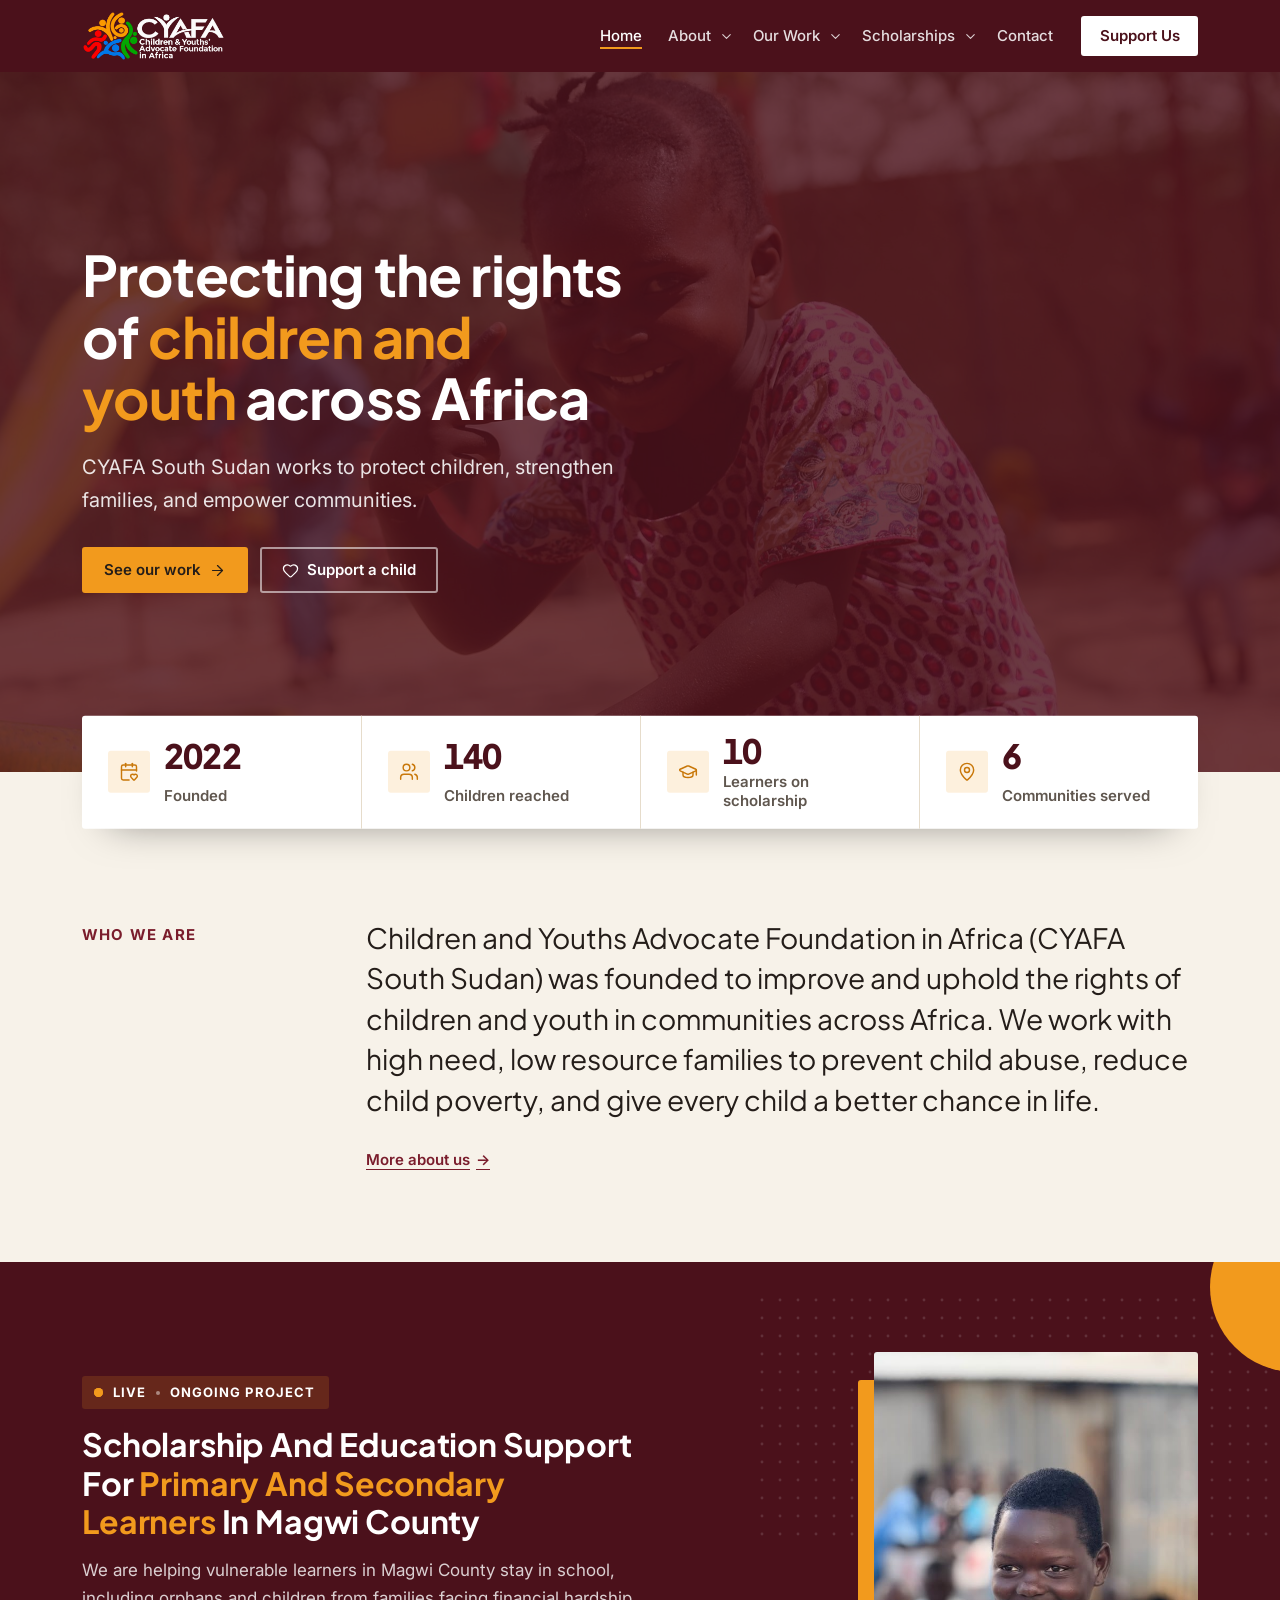
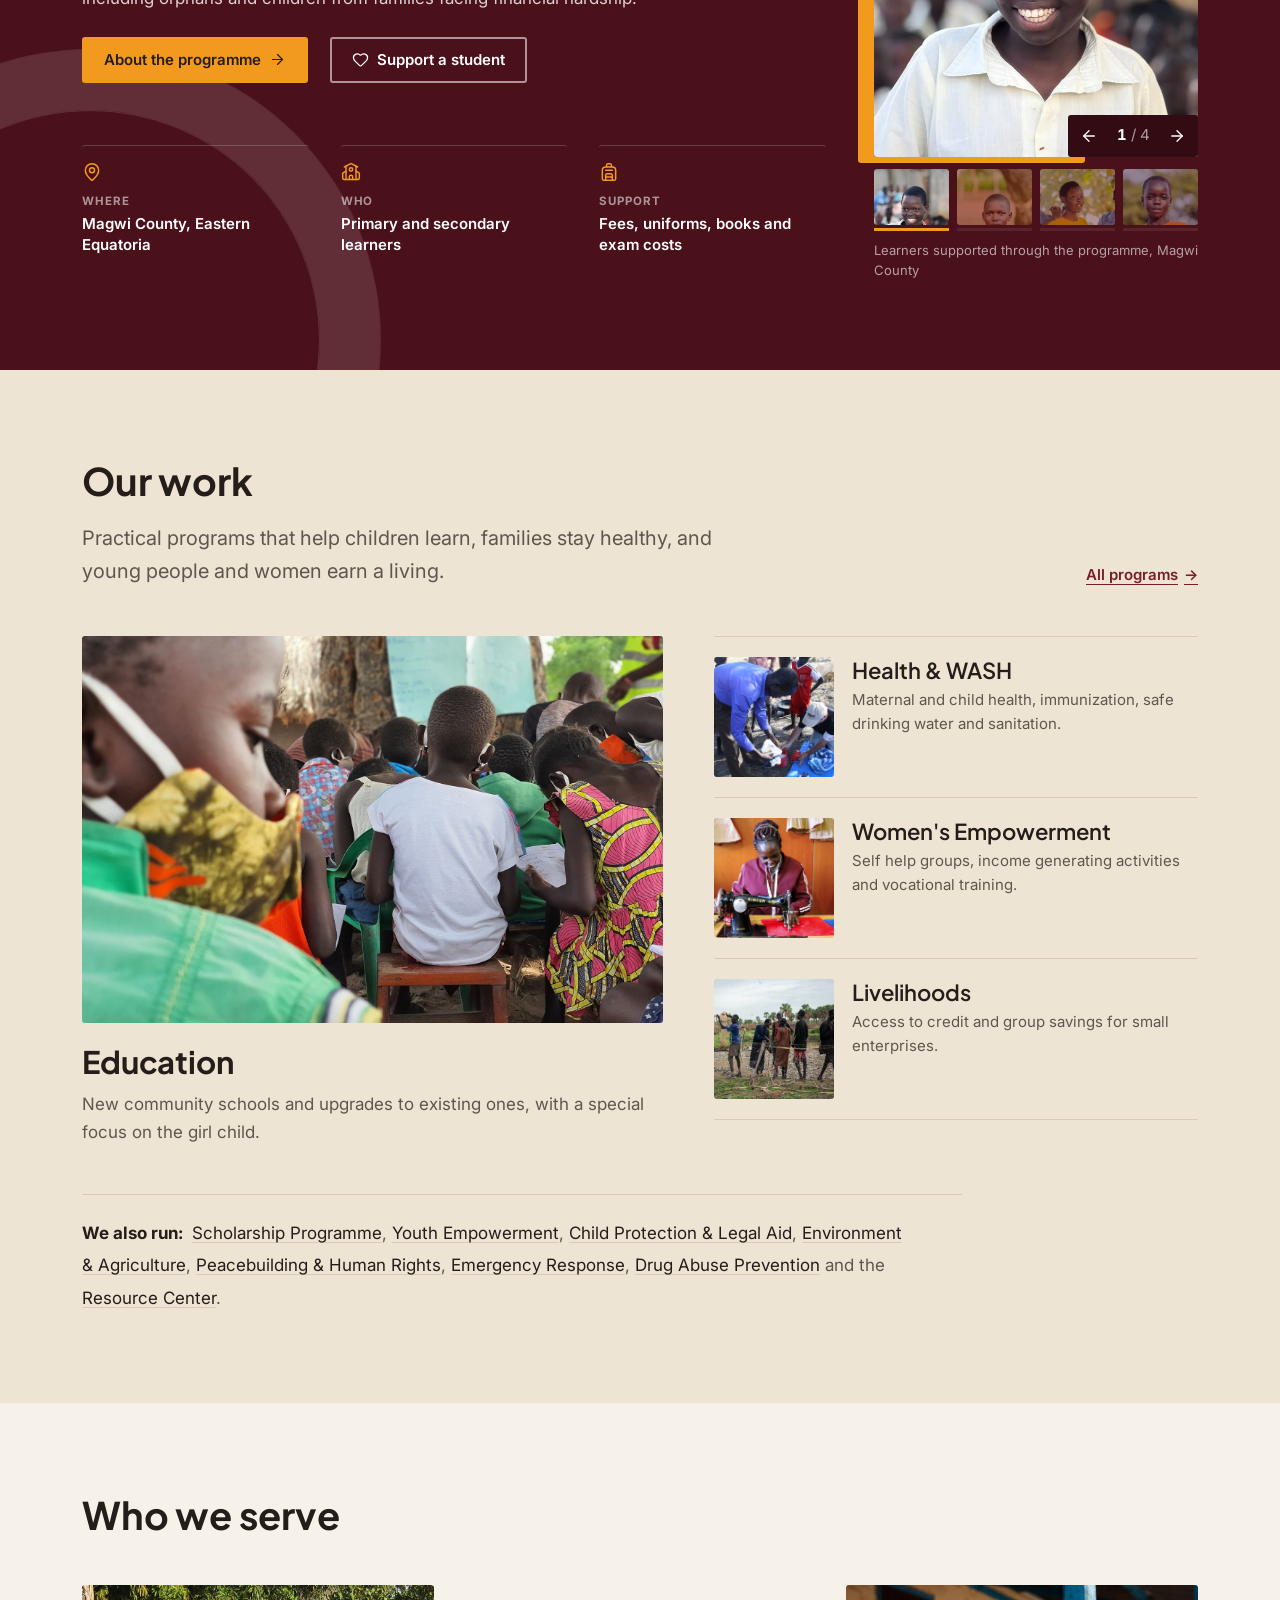
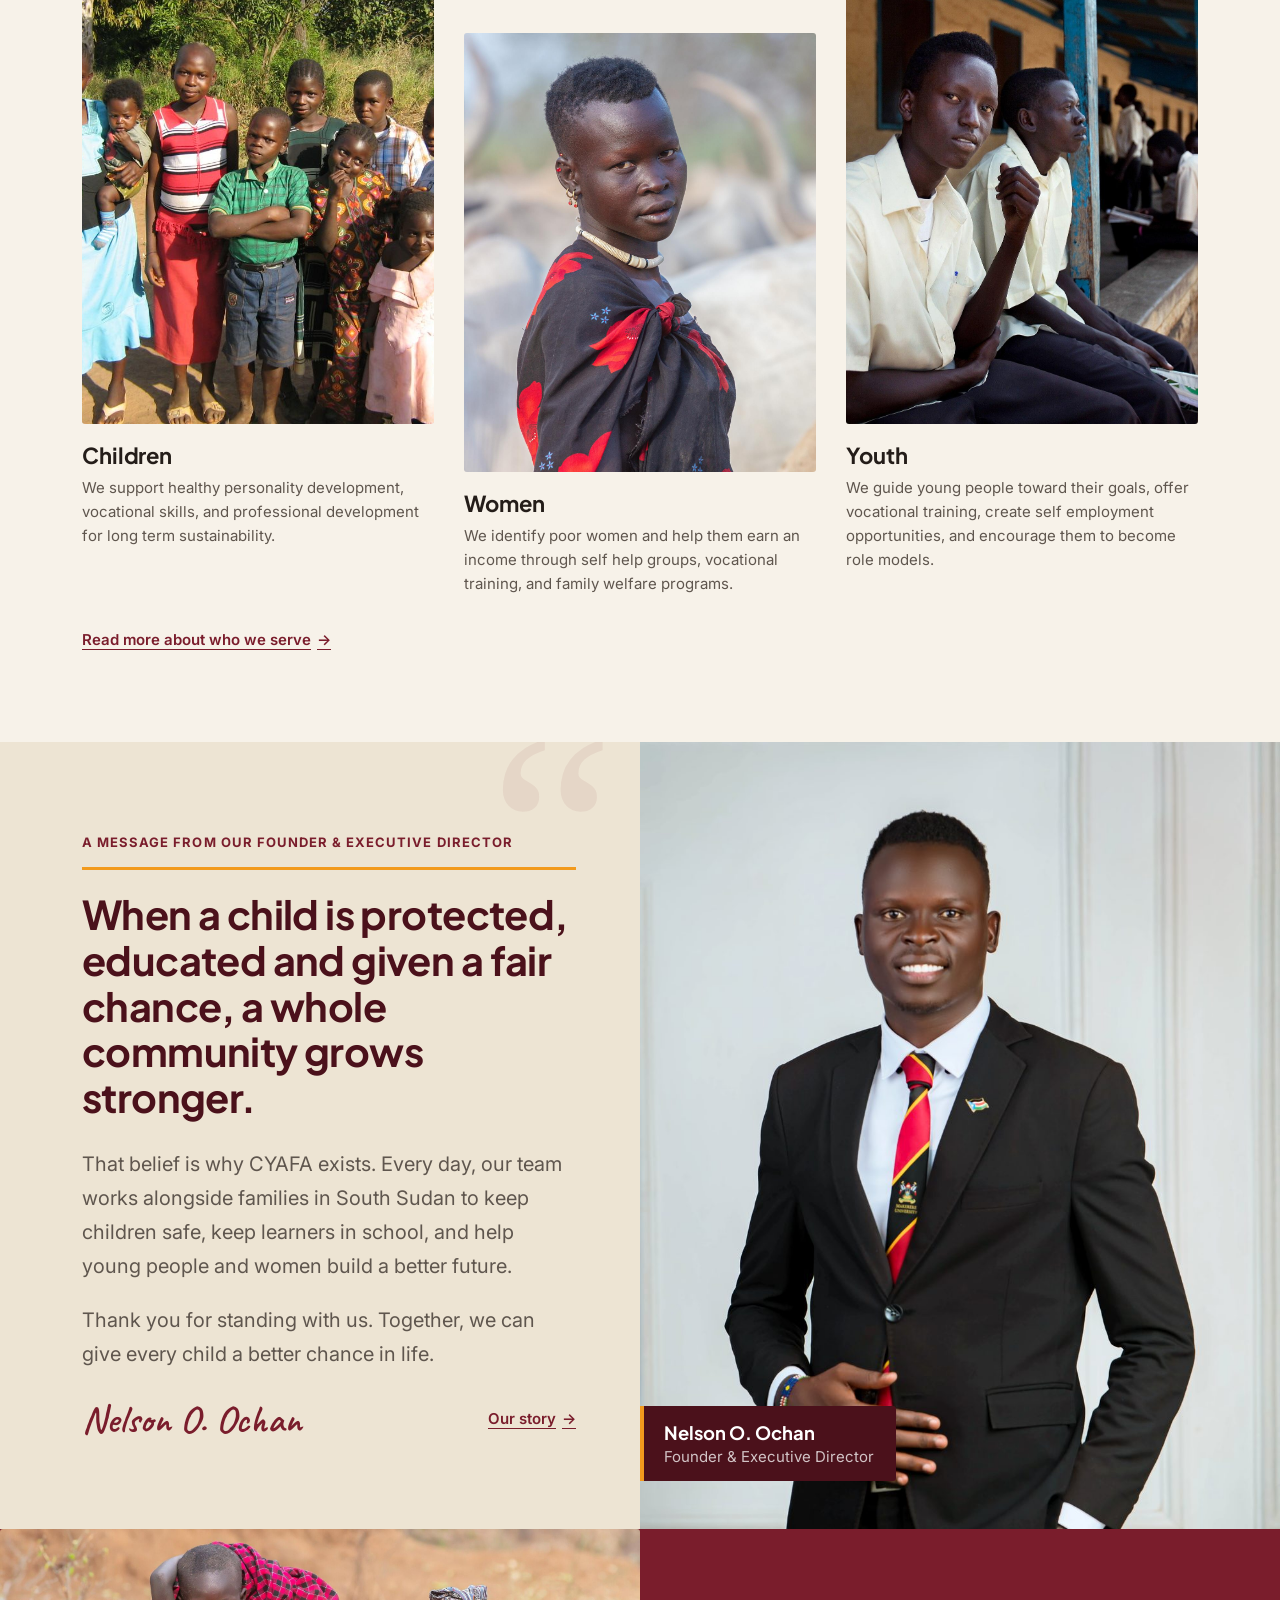
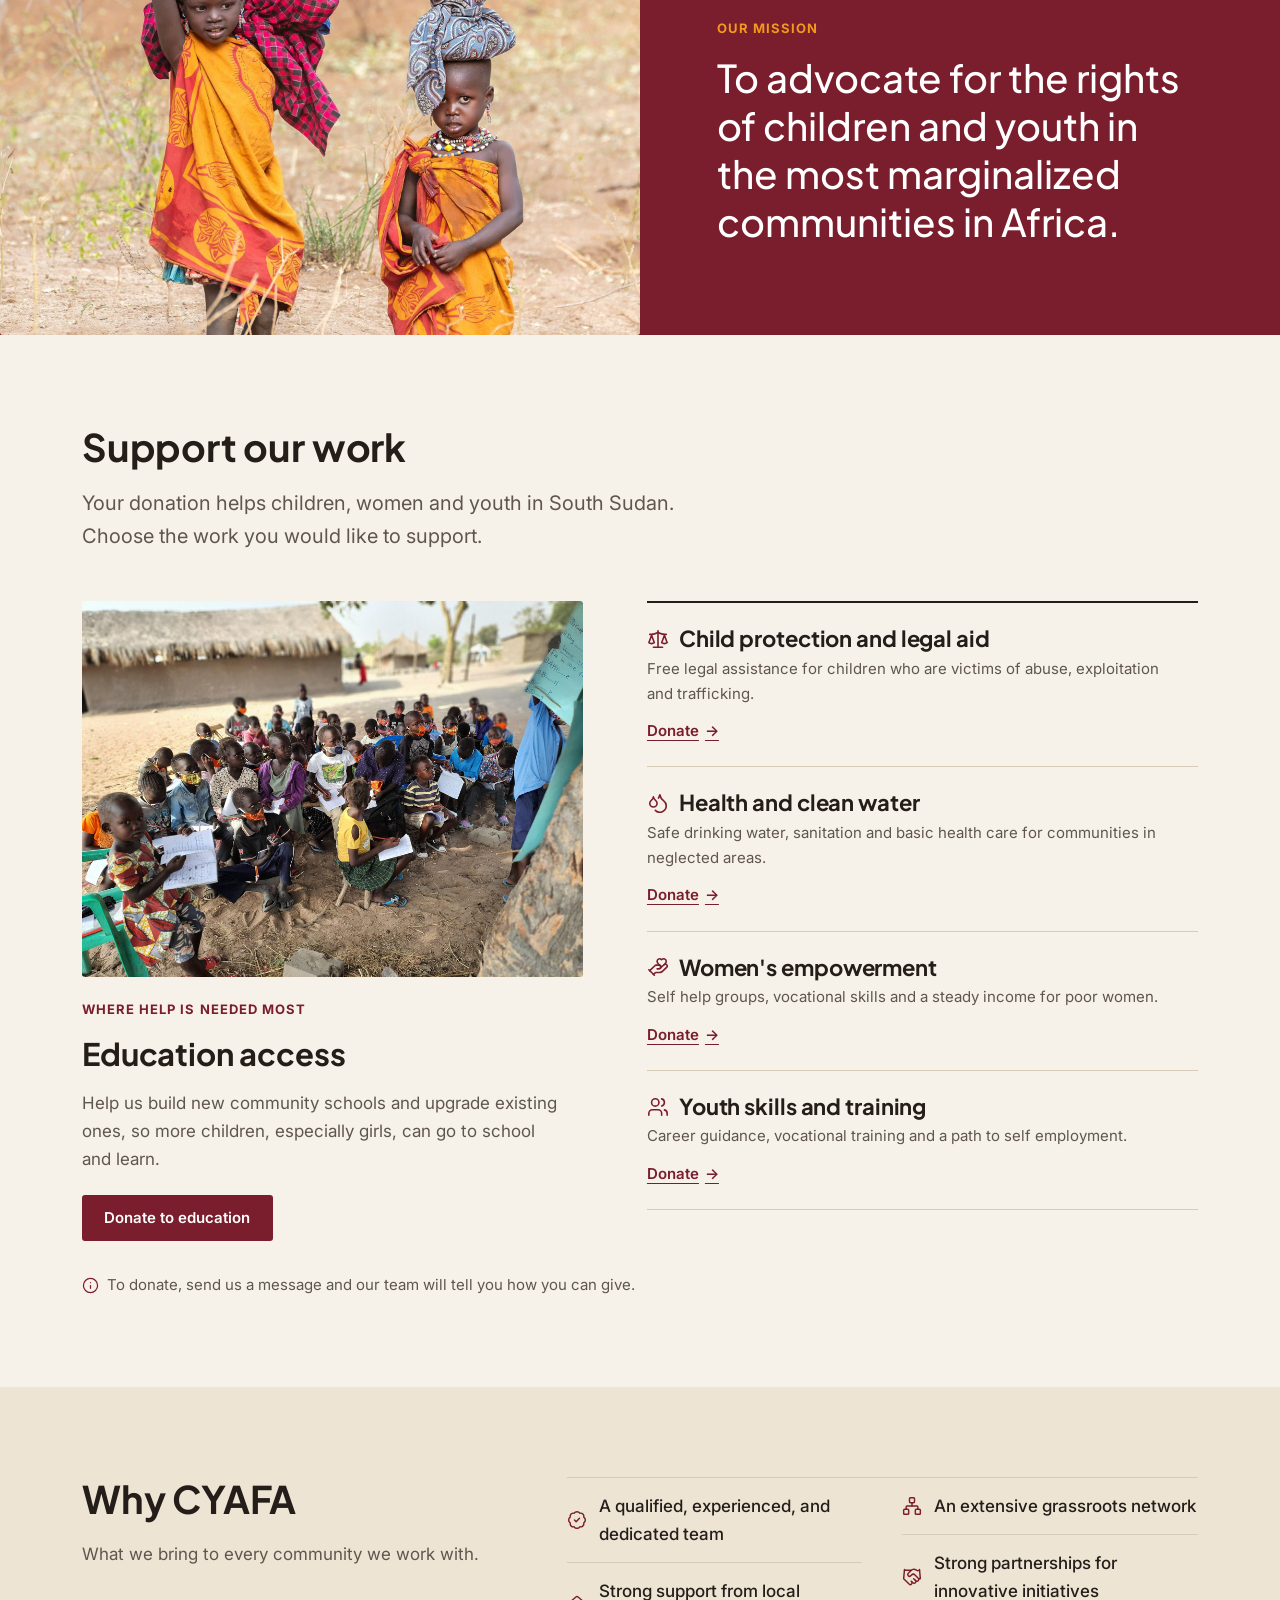
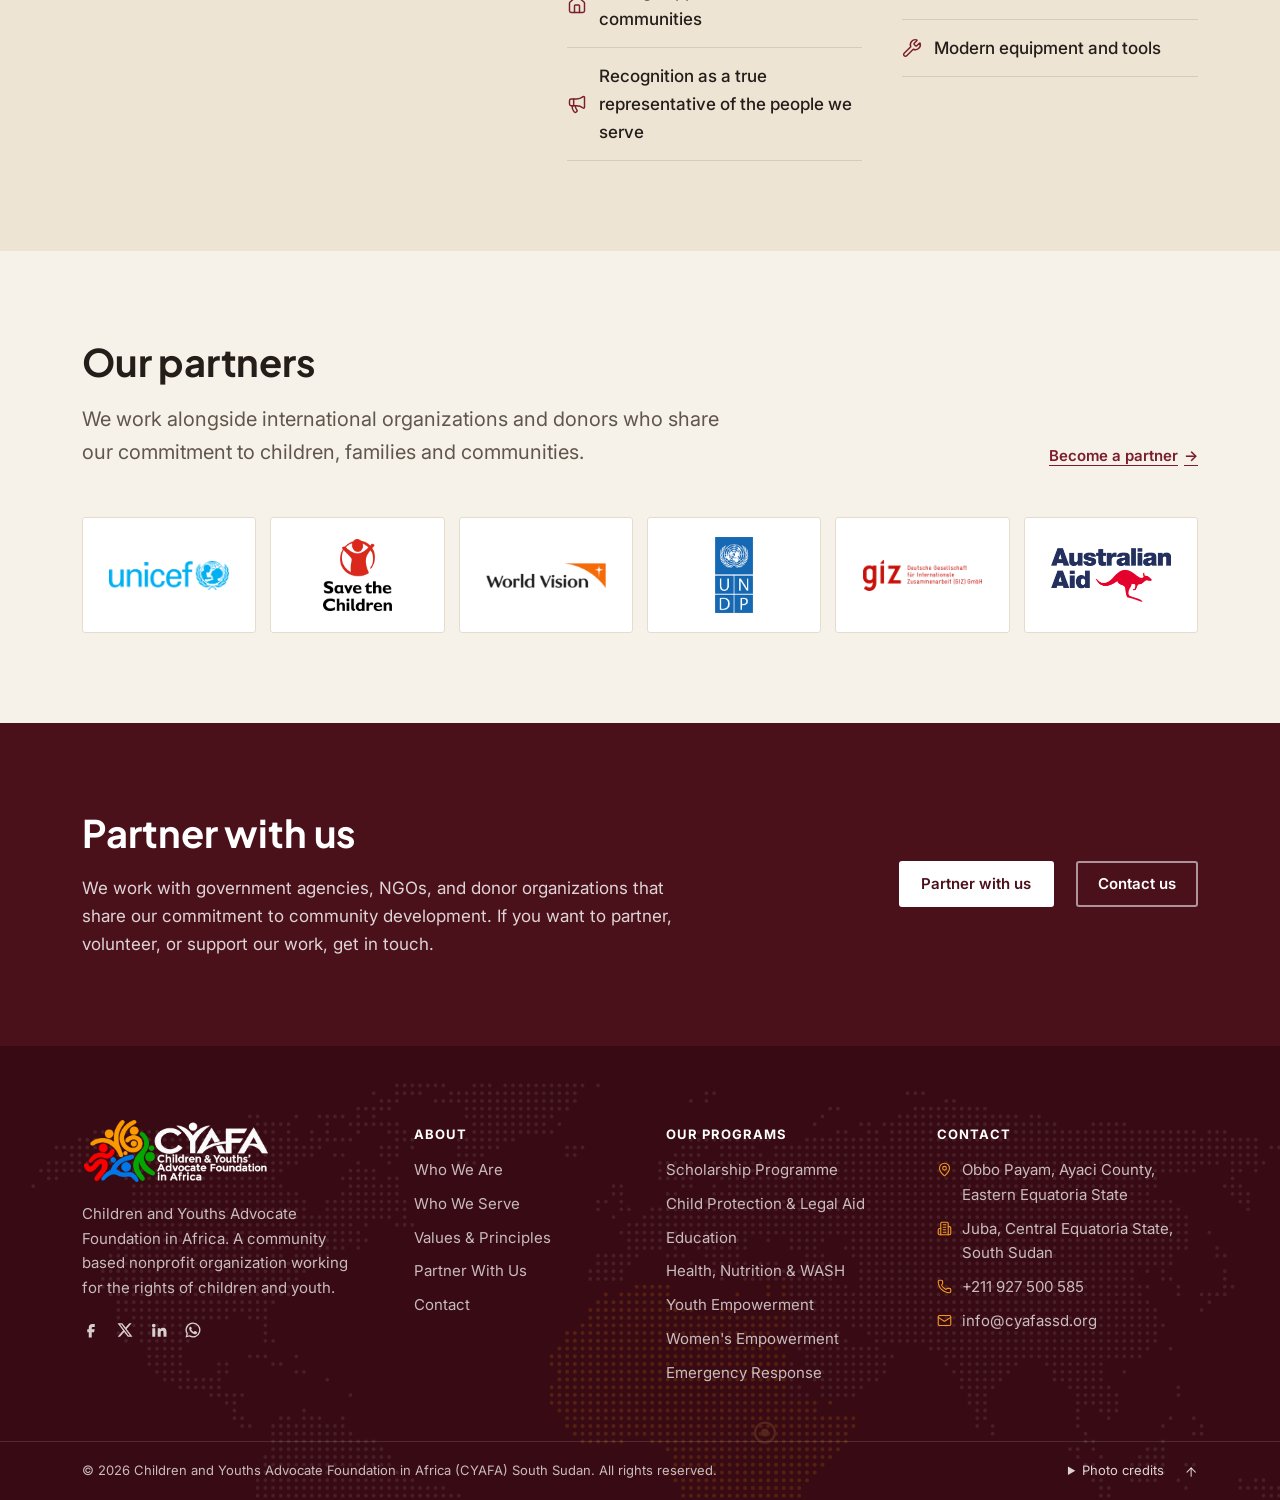
==== index.html @ d772cebc "Add impact counters and redesign the founder message - Counter card between the hero and Who we are:" ====
<!DOCTYPE html>
<html lang="en">
<head>
  <meta charset="UTF-8">
  <meta name="viewport" content="width=device-width, initial-scale=1.0">
  <title>CYAFA South Sudan | Children and Youths Advocate Foundation in Africa</title>
  <meta name="description" content="CYAFA South Sudan is a community based nonprofit working to protect children, strengthen families, and empower communities.">
  <meta name="theme-color" content="#5a1421">
  <link rel="icon" href="favicon.ico" sizes="any">
  <link rel="icon" type="image/png" sizes="32x32" href="favicon-32x32.png">
  <link rel="icon" type="image/png" sizes="16x16" href="favicon-16x16.png">
  <link rel="apple-touch-icon" href="apple-touch-icon.png">
  <link rel="manifest" href="site.webmanifest">
  <link rel="preconnect" href="https://fonts.googleapis.com">
  <link rel="preconnect" href="https://fonts.gstatic.com" crossorigin>
  <link href="https://fonts.googleapis.com/css2?family=Inter:wght@400..700&family=Plus+Jakarta+Sans:wght@400..800&family=Caveat:wght@600&display=swap" rel="stylesheet">
  <link rel="stylesheet" href="styles.css?v=84">
</head>
<body>

  <!-- HEADER -->
  <header class="site-header" id="top">
    <div class="mainbar">
      <div class="container mainbar-inner">
        <a href="./" class="brand" aria-label="CYAFA South Sudan home">
          <img src="images/cyafa-logo.png" alt="CYAFA South Sudan" class="brand-logo" width="640" height="240">
        </a>
        <nav id="site-nav" class="site-nav" aria-label="Main">
          <a href="./" class="nav-link" aria-current="page">Home</a>

          <div class="nav-item has-sub">
            <a href="about/" class="nav-link">About</a>
            <button class="sub-toggle" aria-expanded="false" aria-controls="mega-about" aria-label="Show About pages"><i data-lucide="chevron-down"></i></button>
            <div class="mega" id="mega-about">
              <div class="container mega-inner mega-about">
                <div class="mega-col">
                  <p class="mega-title">About us</p>
                  <ul class="mega-links">
                <li><a href="about/"><span class="sub-ic"><i data-lucide="info"></i></span><span><strong>Who We Are</strong><small>Mission, vision and goal</small></span></a></li>
                <li><a href="serve/"><span class="sub-ic"><i data-lucide="users"></i></span><span><strong>Who We Serve</strong><small>Children, women and youth</small></span></a></li>
                <li><a href="values/"><span class="sub-ic"><i data-lucide="heart-handshake"></i></span><span><strong>Values &amp; Principles</strong><small>What guides our work</small></span></a></li>
                  </ul>
                </div>
                <a href="about/" class="mega-feature">
                  <img src="images/children-kimotong.jpg" alt="" loading="lazy">
                  <span class="mega-feature-text"><small>Our Mission</small>To advocate for the rights of children and youth in the most marginalized communities in Africa.</span>
                </a>
                <div class="mega-col mega-contact">
                  <p class="mega-title">Contact</p>
                  <p><strong>Mr. Odoch Nelson Ochan</strong><br>Founder &amp; Executive Director</p>
                  <p><a href="mailto:info@cyafassd.org">info@cyafassd.org</a><br><a href="tel:+211927500585">+211 927 500 585</a></p>
                  <a href="contact/" class="link-arrow">Contact us <i data-lucide="arrow-right"></i></a>
                </div>
              </div>
            </div>
          </div>

          <div class="nav-item has-sub">
            <a href="work/" class="nav-link">Our Work</a>
            <button class="sub-toggle" aria-expanded="false" aria-controls="mega-work" aria-label="Show programs"><i data-lucide="chevron-down"></i></button>
            <div class="mega" id="mega-work">
              <div class="container mega-inner mega-work">
                <div class="mega-col">
                  <p class="mega-title">Our programs</p>
                  <ul class="mega-programs">
                <li><a href="scholarship/"><i data-lucide="award"></i>Scholarship Programme</a></li>
                <li><a href="work/#education"><i data-lucide="graduation-cap"></i>Education</a></li>
                <li><a href="work/#health"><i data-lucide="heart-pulse"></i>Health, Nutrition &amp; WASH</a></li>
                <li><a href="work/#women"><i data-lucide="hand-heart"></i>Women's Empowerment</a></li>
                <li><a href="work/#youth"><i data-lucide="users"></i>Youth Empowerment</a></li>
                <li><a href="work/#livelihoods"><i data-lucide="piggy-bank"></i>Livelihoods</a></li>
                <li><a href="work/#environment"><i data-lucide="leaf"></i>Environment &amp; Agriculture</a></li>
                <li><a href="work/#legal-aid"><i data-lucide="scale"></i>Child Protection &amp; Legal Aid</a></li>
                <li><a href="work/#peacebuilding"><i data-lucide="landmark"></i>Peacebuilding &amp; Human Rights</a></li>
                <li><a href="work/#emergency"><i data-lucide="siren"></i>Emergency Response</a></li>
                <li><a href="work/#drug-abuse"><i data-lucide="shield-plus"></i>Drug Abuse Prevention</a></li>
                <li><a href="work/#resource-center"><i data-lucide="library"></i>Resource Center</a></li>
                  </ul>
                </div>
                <a href="work/" class="mega-feature">
                  <img src="images/education.jpg" alt="" loading="lazy">
                  <span class="mega-feature-text"><small>Our Work</small>See all programs <i data-lucide="arrow-right"></i></span>
                </a>
              </div>
            </div>
          </div>

          <div class="nav-item has-sub">
            <a href="scholarship/" class="nav-link">Scholarships</a>
            <button class="sub-toggle" aria-expanded="false" aria-controls="mega-scholarship" aria-label="Show Scholarship Programme sections"><i data-lucide="chevron-down"></i></button>
            <div class="mega" id="mega-scholarship">
              <div class="container mega-inner mega-scholar">
                <div class="mega-col">
                  <p class="mega-title">Scholarship Programme</p>
                  <ul class="mega-links mega-links-2">
                <li><a href="scholarship/#categories"><span class="sub-ic"><i data-lucide="layers"></i></span><span><strong>Scholarship Categories</strong><small>Eight areas of education support</small></span></a></li>
                <li><a href="scholarship/#eligibility"><span class="sub-ic"><i data-lucide="list-checks"></i></span><span><strong>Who Can Apply</strong><small>Eligibility and requirements</small></span></a></li>
                <li><a href="scholarship/#how-it-works"><span class="sub-ic"><i data-lucide="route"></i></span><span><strong>How It Works</strong><small>From application to selection</small></span></a></li>
                <li><a href="scholarship/#apply"><span class="sub-ic"><i data-lucide="message-square"></i></span><span><strong>Apply &amp; Enquiries</strong><small>Get official guidance</small></span></a></li>
                <li><a href="scholarship/#support"><span class="sub-ic"><i data-lucide="heart-handshake"></i></span><span><strong>Support a Student</strong><small>Sponsors and partners</small></span></a></li>
                <li><a href="scholarship/#download"><span class="sub-ic"><i data-lucide="file-down"></i></span><span><strong>Scholarship Framework</strong><small>Download the PDF</small></span></a></li>
                  </ul>
                </div>
                <a href="scholarship/" class="mega-feature">
                  <img src="images/scholarship/reading-800.jpg" alt="" loading="lazy">
                  <span class="mega-feature-text"><small>Scholarship Programme</small>Helping vulnerable children stay in school <i data-lucide="arrow-right"></i></span>
                </a>
              </div>
            </div>
          </div>
          <a href="contact/" class="nav-link">Contact</a>
          <a href="contact/#partner" class="btn btn-light nav-cta">Support Us</a>
          <div class="nav-extra">
            <a href="tel:+211927500585" class="nav-extra-line"><svg viewBox="0 0 24 24" aria-hidden="true"><path d="M6.62 10.79c1.44 2.83 3.76 5.14 6.59 6.59l2.2-2.2c.27-.27.67-.36 1.02-.24 1.12.37 2.33.57 3.57.57.55 0 1 .45 1 1V20c0 .55-.45 1-1 1-9.39 0-17-7.61-17-17 0-.55.45-1 1-1h3.5c.55 0 1 .45 1 1 0 1.25.2 2.45.57 3.57.11.35.03.74-.25 1.02l-2.2 2.2z"/></svg>+211 927 500 585</a>
            <a href="mailto:info@cyafassd.org" class="nav-extra-line"><svg viewBox="0 0 24 24" aria-hidden="true"><path d="M20 4H4c-1.1 0-1.99.9-1.99 2L2 18c0 1.1.9 2 2 2h16c1.1 0 2-.9 2-2V6c0-1.1-.9-2-2-2zm0 4l-8 5-8-5V6l8 5 8-5v2z"/></svg>info@cyafassd.org</a>
            <div class="nav-extra-social" aria-label="Social media">
              <!-- TODO: replace # with CYAFA's real social media links -->
              <a href="#" aria-label="Facebook"><svg viewBox="0 0 24 24"><path d="M14 8h3V4h-3a5 5 0 0 0-5 5v2H7v4h2v7h4v-7h3l1-4h-4V9a1 1 0 0 1 1-1z"/></svg></a>
              <a href="#" aria-label="X (Twitter)"><svg viewBox="0 0 24 24"><path d="M17.8 3h3.1l-6.8 7.8L22 21h-6.2l-4.9-6.4L5.3 21H2.2l7.3-8.3L2 3h6.4l4.4 5.8L17.8 3zm-1.1 16.2h1.7L7.4 4.7H5.6l11.1 14.5z"/></svg></a>
              <a href="#" aria-label="LinkedIn"><svg viewBox="0 0 24 24"><path d="M4.98 3.5a2.5 2.5 0 1 1 0 5 2.5 2.5 0 0 1 0-5zM3 9.5h4V21H3V9.5zm6.5 0h3.8v1.6h.1c.5-1 1.8-2 3.8-2 4 0 4.8 2.6 4.8 6V21h-4v-5.1c0-1.2 0-2.8-1.7-2.8s-2 1.3-2 2.7V21h-4V9.5z"/></svg></a>
              <a href="https://wa.me/211927500585" aria-label="WhatsApp"><svg viewBox="0 0 24 24"><path d="M12 2a10 10 0 0 0-8.6 15.1L2 22l5-1.3A10 10 0 1 0 12 2zm0 18.2a8.2 8.2 0 0 1-4.2-1.1l-.3-.2-3 .8.8-2.9-.2-.3A8.2 8.2 0 1 1 12 20.2zm4.5-6.1c-.2-.1-1.5-.7-1.7-.8-.2-.1-.4-.1-.6.1l-.8 1c-.1.2-.3.2-.5.1a6.7 6.7 0 0 1-3.3-2.9c-.3-.4.2-.4.7-1.4.1-.2 0-.3 0-.4l-.8-1.8c-.2-.5-.4-.4-.6-.4h-.5a1 1 0 0 0-.7.3 3 3 0 0 0-.9 2.2 5.2 5.2 0 0 0 1.1 2.8 11.9 11.9 0 0 0 4.6 4c1.7.7 2.4.8 3.2.7.5-.1 1.5-.6 1.8-1.2.2-.6.2-1.1.1-1.2l-.4-.3z"/></svg></a>
            </div>
          </div>
        </nav>
        <button class="nav-toggle" aria-expanded="false" aria-controls="site-nav" aria-label="Open menu">
          <span class="nav-toggle-lines"><span></span><span></span><span></span></span>
        </button>
      </div>
    </div>
  </header>

  <main>
    <section class="hero">
      <div class="hero-bg" aria-hidden="true">
        <img src="images/hero/protect.jpg" alt="" class="active" fetchpriority="high" style="--pos: 62% 35%; --pos-sm: 58% center">
        <img src="images/hero/education.jpg" alt="" loading="lazy" style="--pos: 60% 30%; --pos-sm: 55% center">
        <img src="images/hero/youth.jpg" alt="" loading="lazy" style="--pos: 70% 40%; --pos-sm: 70% center">
      </div>
      <div class="container hero-inner">
        <div class="hero-copy">
          <h1>Protecting the rights of <em>children and youth</em> across Africa</h1>
          <p class="lead">CYAFA South Sudan works to protect children, strengthen families, and empower communities.</p>
          <div class="hero-actions">
            <a href="work/" class="btn btn-gold">See our work <i data-lucide="arrow-right"></i></a>
            <a href="#donate" class="btn btn-outline"><i data-lucide="heart"></i> Support a child</a>
          </div>
        </div>
      </div>
    </section>

    <section class="metrics" aria-label="CYAFA at a glance">
      <div class="container">
        <ul class="metric-row">
          <li class="metric">
            <span class="metric-ic"><i data-lucide="calendar-heart"></i></span>
            <strong class="metric-num"><span class="count" data-to="2022" data-plain>2022</span></strong>
            <span class="metric-label">Founded</span>
            <span class="metric-note">Serving children and youth in South Sudan</span>
          </li>
          <li class="metric">
            <span class="metric-ic"><i data-lucide="users"></i></span>
            <strong class="metric-num"><span class="count" data-to="140">140</span></strong>
            <span class="metric-label">Children reached</span>
            <span class="metric-note">Through our programmes so far</span>
          </li>
          <li class="metric">
            <span class="metric-ic"><i data-lucide="graduation-cap"></i></span>
            <strong class="metric-num"><span class="count" data-to="10">10</span></strong>
            <span class="metric-label">Learners on scholarship</span>
            <span class="metric-note">Primary and secondary learners in Magwi County</span>
          </li>
          <li class="metric">
            <span class="metric-ic"><i data-lucide="map-pin"></i></span>
            <strong class="metric-num"><span class="count" data-to="6">6</span></strong>
            <span class="metric-label">Communities served</span>
            <span class="metric-note">Where our programmes are active</span>
          </li>
        </ul>
      </div>
    </section>

    <section class="section intro" id="intro">
      <div class="container intro-grid">
        <h2 class="intro-label">Who we are</h2>
        <div>
          <p class="intro-text">Children and Youths Advocate Foundation in Africa (CYAFA South Sudan) was founded to improve and uphold the rights of children and youth in communities across Africa. We work with high need, low resource families to prevent child abuse, reduce child poverty, and give every child a better chance in life.</p>
          <a href="about/" class="text-link">More about us</a>
        </div>
      </div>
    </section>

    <section class="section project" id="ongoing-project">
      <div class="container project-cards">
        <article class="pc pc-main">
          <p class="project-status"><span class="pulse" aria-hidden="true"></span>Live<span class="sep" aria-hidden="true"></span>Ongoing project</p>
          <h2>Scholarship And Education Support For <em>Primary And Secondary Learners</em> In Magwi County</h2>
          <p class="project-lead">We are helping vulnerable learners in Magwi County stay in school, including orphans and children from families facing financial hardship.</p>
          <div class="hero-actions">
            <a href="scholarship/" class="btn btn-gold">About the programme <i data-lucide="arrow-right"></i></a>
            <a href="scholarship/#support" class="btn btn-outline"><i data-lucide="heart"></i> Support a student</a>
          </div>
        </article>

        <figure class="pc pc-photo learner-show" aria-roledescription="carousel" aria-label="Learners in the scholarship programme">
          <div class="show-stage">
            <div class="show-slides" aria-live="polite">
              <img src="images/scholarship/learners/learner-1.jpg" alt="A smiling boy in a white school shirt" class="active" loading="lazy" width="608" height="1080">
              <img src="images/scholarship/learners/learner-2.jpg" alt="A boy in a school shirt carrying a backpack" loading="lazy" width="810" height="1080">
              <img src="images/scholarship/learners/learner-3.jpg" alt="A young woman in a yellow T-shirt speaking with others" loading="lazy" width="810" height="1080">
              <img src="images/scholarship/learners/learner-4.jpg" alt="A boy in an orange T-shirt outdoors" loading="lazy" width="810" height="1080">
            </div>
            <div class="show-nav">
              <button class="show-arrow" data-dir="-1" aria-label="Previous photo"><i data-lucide="arrow-left"></i></button>
              <span class="show-count"><strong>1</strong> / 4</span>
              <button class="show-arrow" data-dir="1" aria-label="Next photo"><i data-lucide="arrow-right"></i></button>
            </div>
          </div>
          <div class="show-thumbs">
            <button class="show-thumb active" aria-label="Show photo 1 of 4" aria-current="true"><img src="images/scholarship/learners/learner-1-thumb.jpg" alt="" loading="lazy"><span class="show-bar"></span></button>
            <button class="show-thumb" aria-label="Show photo 2 of 4"><img src="images/scholarship/learners/learner-2-thumb.jpg" alt="" loading="lazy"><span class="show-bar"></span></button>
            <button class="show-thumb" aria-label="Show photo 3 of 4"><img src="images/scholarship/learners/learner-3-thumb.jpg" alt="" loading="lazy"><span class="show-bar"></span></button>
            <button class="show-thumb" aria-label="Show photo 4 of 4"><img src="images/scholarship/learners/learner-4-thumb.jpg" alt="" loading="lazy"><span class="show-bar"></span></button>
          </div>
          <figcaption>Learners supported through the programme, Magwi County</figcaption>
        </figure>

        <div class="pc pc-fact"><i data-lucide="map-pin"></i><strong>Where</strong><span>Magwi County, Eastern Equatoria</span></div>
        <div class="pc pc-fact"><i data-lucide="school"></i><strong>Who</strong><span>Primary and secondary learners</span></div>
        <div class="pc pc-fact"><i data-lucide="backpack"></i><strong>Support</strong><span>Fees, uniforms, books and exam costs</span></div>
      </div>
    </section>

    <section class="section section-sand">
      <div class="container">
        <div class="head-row">
          <div class="section-head">
            <h2>Our work</h2>
            <p>Practical programs that help children learn, families stay healthy, and young people and women earn a living.</p>
          </div>
          <a href="work/" class="text-link">All programs</a>
        </div>

        <div class="work-layout">
          <a href="work/#education" class="work-lead">
            <img src="images/education.jpg" alt="Children learning outdoors under a tree" loading="lazy">
            <h3>Education</h3>
            <p>New community schools and upgrades to existing ones, with a special focus on the girl child.</p>
          </a>
          <ul class="work-list">
            <li>
              <a href="work/#health">
                <img src="images/health-wash.jpg" alt="A volunteer preparing a chlorine solution to make water safe" loading="lazy">
                <span><strong>Health &amp; WASH</strong>Maternal and child health, immunization, safe drinking water and sanitation.</span>
              </a>
            </li>
            <li>
              <a href="work/#women">
                <img src="images/women-tailoring.jpg" alt="A young woman sewing on a tailoring machine" loading="lazy" style="object-position: center 30%">
                <span><strong>Women's Empowerment</strong>Self help groups, income generating activities and vocational training.</span>
              </a>
            </li>
            <li>
              <a href="work/#livelihoods">
                <img src="images/livelihoods-fishing.jpg" alt="Young men preparing fishing nets" loading="lazy">
                <span><strong>Livelihoods</strong>Access to credit and group savings for small enterprises.</span>
              </a>
            </li>
          </ul>
        </div>

        <p class="work-also"><span>We also run:</span>
          <a href="scholarship/">Scholarship Programme</a>,
          <a href="work/#youth">Youth Empowerment</a>,
          <a href="work/#legal-aid">Child Protection &amp; Legal Aid</a>,
          <a href="work/#environment">Environment &amp; Agriculture</a>,
          <a href="work/#peacebuilding">Peacebuilding &amp; Human Rights</a>,
          <a href="work/#emergency">Emergency Response</a>,
          <a href="work/#drug-abuse">Drug Abuse Prevention</a> and the
          <a href="work/#resource-center">Resource Center</a>.
        </p>
      </div>
    </section>

    <section class="section">
      <div class="container">
        <div class="section-head">
          <h2>Who we serve</h2>
        </div>
        <div class="serve-cols">
          <figure class="serve-col">
            <img src="images/children-yambio.jpg" alt="A group of children standing together in Yambio, Western Equatoria" loading="lazy">
            <figcaption>
              <h3>Children</h3>
              <p>We support healthy personality development, vocational skills, and professional development for long term sustainability.</p>
            </figcaption>
          </figure>
          <figure class="serve-col">
            <img src="images/woman-portrait.jpg" alt="A Mundari woman in Terekeka" loading="lazy" style="object-position: center 25%">
            <figcaption>
              <h3>Women</h3>
              <p>We identify poor women and help them earn an income through self help groups, vocational training, and family welfare programs.</p>
            </figcaption>
          </figure>
          <figure class="serve-col">
            <img src="images/youth-students.jpg" alt="Secondary school students in Juba" loading="lazy">
            <figcaption>
              <h3>Youth</h3>
              <p>We guide young people toward their goals, offer vocational training, create self employment opportunities, and encourage them to become role models.</p>
            </figcaption>
          </figure>
        </div>
        <a href="serve/" class="text-link serve-more">Read more about who we serve</a>
      </div>
    </section>

    <section class="director" id="director">
      <div class="founder-text-col">
        <div class="founder-inner">
          <p class="kicker">A message from our Founder &amp; Executive Director</p>
          <!-- DRAFT message: please review and replace with the Founder & Executive Director's own words if needed -->
          <blockquote class="founder-quote">When a child is protected, educated and given a fair chance, a whole community grows stronger.</blockquote>
          <p class="founder-text">That belief is why CYAFA exists. Every day, our team works alongside families in South Sudan to keep children safe, keep learners in school, and help young people and women build a better future.</p>
          <p class="founder-text">Thank you for standing with us. Together, we can give every child a better chance in life.</p>
          <div class="founder-sign">
            <span class="signature">Nelson O. Ochan</span>
            <a href="about/" class="text-link">Our story</a>
          </div>
        </div>
      </div>
      <figure class="founder-photo">
        <img src="images/team/nelson-ochan-1000.jpg" srcset="images/team/nelson-ochan-600.jpg 600w, images/team/nelson-ochan-1000.jpg 1000w" sizes="(max-width: 980px) 100vw, 50vw" alt="Nelson O. Ochan, Founder and Executive Director of CYAFA South Sudan" loading="lazy" width="1000" height="1250">
        <figcaption class="founder-plate"><strong>Nelson O. Ochan</strong>Founder &amp; Executive Director</figcaption>
      </figure>
    </section>

    <section class="mission">
      <div class="mission-photo">
        <img src="images/children-kimotong.jpg" alt="Children of the Laarim community in Kimotong" loading="lazy" style="object-position: center 35%">
      </div>
      <div class="mission-text">
        <p class="kicker">Our mission</p>
        <blockquote>To advocate for the rights of children and youth in the most marginalized communities in Africa.</blockquote>
      </div>
    </section>

    <section class="section donate" id="donate">
      <div class="container">
        <div class="section-head">
          <h2>Support our work</h2>
          <p>Your donation helps children, women and youth in South Sudan. Choose the work you would like to support.</p>
        </div>
        <div class="donate-layout">
          <article class="donate-priority">
            <img src="images/education-outdoor.jpg" alt="Children attending an outdoor class under a tree" loading="lazy">
            <p class="kicker">Where help is needed most</p>
            <h3>Education access</h3>
            <p>Help us build new community schools and upgrade existing ones, so more children, especially girls, can go to school and learn.</p>
            <a href="contact/?topic=Donation&amp;cause=Education%20access#message" class="btn btn-primary">Donate to education</a>
          </article>
          <ul class="cause-list">
            <li>
              <h3><i data-lucide="scale"></i>Child protection and legal aid</h3>
              <p>Free legal assistance for children who are victims of abuse, exploitation and trafficking.</p>
              <a href="contact/?topic=Donation&amp;cause=Child%20protection#message" class="text-link">Donate</a>
            </li>
            <li>
              <h3><i data-lucide="droplets"></i>Health and clean water</h3>
              <p>Safe drinking water, sanitation and basic health care for communities in neglected areas.</p>
              <a href="contact/?topic=Donation&amp;cause=Health%20and%20clean%20water#message" class="text-link">Donate</a>
            </li>
            <li>
              <h3><i data-lucide="hand-heart"></i>Women's empowerment</h3>
              <p>Self help groups, vocational skills and a steady income for poor women.</p>
              <a href="contact/?topic=Donation&amp;cause=Women%27s%20empowerment#message" class="text-link">Donate</a>
            </li>
            <li>
              <h3><i data-lucide="users"></i>Youth skills and training</h3>
              <p>Career guidance, vocational training and a path to self employment.</p>
              <a href="contact/?topic=Donation&amp;cause=Youth%20skills#message" class="text-link">Donate</a>
            </li>
          </ul>
        </div>
        <p class="donate-note"><i data-lucide="info"></i>To donate, send us a message and our team will tell you how you can give.</p>
      </div>
    </section>

    <section class="section section-sand">
      <div class="container why-grid">
        <div>
          <h2>Why CYAFA</h2>
          <p class="muted">What we bring to every community we work with.</p>
        </div>
        <ul class="plain-list icon-list">
          <li><i data-lucide="badge-check"></i>A qualified, experienced, and dedicated team</li>
          <li><i data-lucide="house"></i>Strong support from local communities</li>
          <li><i data-lucide="megaphone"></i>Recognition as a true representative of the people we serve</li>
          <li><i data-lucide="network"></i>An extensive grassroots network</li>
          <li><i data-lucide="handshake"></i>Strong partnerships for innovative initiatives</li>
          <li><i data-lucide="wrench"></i>Modern equipment and tools</li>
        </ul>
      </div>
    </section>

    <section class="section partners" id="partners">
      <div class="container">
        <div class="head-row">
          <div class="section-head">
            <h2>Our partners</h2>
            <p>We work alongside international organizations and donors who share our commitment to children, families and communities.</p>
          </div>
          <a href="contact/#partner" class="text-link">Become a partner</a>
        </div>
        <ul class="partner-grid" aria-label="Partner organizations">
          <li class="partner"><img src="images/partners/web/unicef.png" alt="UNICEF" loading="lazy" style="--h: 50px"></li>
          <li class="partner"><img src="images/partners/web/save-the-children.png" alt="Save the Children" loading="lazy" style="--h: 72px"></li>
          <li class="partner"><img src="images/partners/web/world-vision.png" alt="World Vision" loading="lazy" style="--h: 36px"></li>
          <li class="partner"><img src="images/partners/web/undp.png" alt="UNDP" loading="lazy" style="--h: 76px"></li>
          <li class="partner"><img src="images/partners/web/giz.png" alt="GIZ (Deutsche Gesellschaft für Internationale Zusammenarbeit)" loading="lazy" style="--h: 56px"></li>
          <li class="partner"><img src="images/partners/web/australian-aid.png" alt="Australian Aid" loading="lazy" style="--h: 60px"></li>
        </ul>
      </div>
    </section>

    <section class="cta-band">
      <div class="container">
        <div class="cta-copy">
          <h2>Partner with us</h2>
          <p>We work with government agencies, NGOs, and donor organizations that share our commitment to community development. If you want to partner, volunteer, or support our work, get in touch.</p>
        </div>
        <div class="hero-actions"><a href="contact/#partner" class="btn btn-light">Partner with us</a><a href="contact/" class="btn btn-outline">Contact us</a></div>
      </div>
    </section>

  </main>

  <!-- FOOTER -->
  <footer class="site-footer">
    <div class="container footer-grid">
      <div class="footer-brand">
        <a href="./" class="brand">
          <img src="images/cyafa-logo.png" alt="CYAFA South Sudan" class="brand-logo" width="640" height="240">
        </a>
        <p>Children and Youths Advocate Foundation in Africa. A community based nonprofit organization working for the rights of children and youth.</p>
        <div class="footer-social" aria-label="Social media">
          <!-- TODO: replace # with CYAFA's real social media links -->
          <a href="#" aria-label="Facebook"><svg viewBox="0 0 24 24"><path d="M14 8h3V4h-3a5 5 0 0 0-5 5v2H7v4h2v7h4v-7h3l1-4h-4V9a1 1 0 0 1 1-1z"/></svg></a>
          <a href="#" aria-label="X (Twitter)"><svg viewBox="0 0 24 24"><path d="M17.8 3h3.1l-6.8 7.8L22 21h-6.2l-4.9-6.4L5.3 21H2.2l7.3-8.3L2 3h6.4l4.4 5.8L17.8 3zm-1.1 16.2h1.7L7.4 4.7H5.6l11.1 14.5z"/></svg></a>
          <a href="#" aria-label="LinkedIn"><svg viewBox="0 0 24 24"><path d="M4.98 3.5a2.5 2.5 0 1 1 0 5 2.5 2.5 0 0 1 0-5zM3 9.5h4V21H3V9.5zm6.5 0h3.8v1.6h.1c.5-1 1.8-2 3.8-2 4 0 4.8 2.6 4.8 6V21h-4v-5.1c0-1.2 0-2.8-1.7-2.8s-2 1.3-2 2.7V21h-4V9.5z"/></svg></a>
          <a href="https://wa.me/211927500585" aria-label="WhatsApp"><svg viewBox="0 0 24 24"><path d="M12 2a10 10 0 0 0-8.6 15.1L2 22l5-1.3A10 10 0 1 0 12 2zm0 18.2a8.2 8.2 0 0 1-4.2-1.1l-.3-.2-3 .8.8-2.9-.2-.3A8.2 8.2 0 1 1 12 20.2zm4.5-6.1c-.2-.1-1.5-.7-1.7-.8-.2-.1-.4-.1-.6.1l-.8 1c-.1.2-.3.2-.5.1a6.7 6.7 0 0 1-3.3-2.9c-.3-.4.2-.4.7-1.4.1-.2 0-.3 0-.4l-.8-1.8c-.2-.5-.4-.4-.6-.4h-.5a1 1 0 0 0-.7.3 3 3 0 0 0-.9 2.2 5.2 5.2 0 0 0 1.1 2.8 11.9 11.9 0 0 0 4.6 4c1.7.7 2.4.8 3.2.7.5-.1 1.5-.6 1.8-1.2.2-.6.2-1.1.1-1.2l-.4-.3z"/></svg></a>
        </div>
      </div>
      <div class="footer-col">
        <h3>About</h3>
        <ul>
          <li><a href="about/">Who We Are</a></li>
          <li><a href="serve/">Who We Serve</a></li>
          <li><a href="values/">Values &amp; Principles</a></li>
          <li><a href="contact/#partner">Partner With Us</a></li>
          <li><a href="contact/">Contact</a></li>
        </ul>
      </div>
      <div class="footer-col">
        <h3>Our Programs</h3>
        <ul>
          <li><a href="scholarship/">Scholarship Programme</a></li>
          <li><a href="work/#legal-aid">Child Protection &amp; Legal Aid</a></li>
          <li><a href="work/#education">Education</a></li>
          <li><a href="work/#health">Health, Nutrition &amp; WASH</a></li>
          <li><a href="work/#youth">Youth Empowerment</a></li>
          <li><a href="work/#women">Women's Empowerment</a></li>
          <li><a href="work/#emergency">Emergency Response</a></li>
        </ul>
      </div>
      <div class="footer-col">
        <h3>Contact</h3>
        <ul class="footer-contact">
          <li><i data-lucide="map-pin"></i><span>Obbo Payam, Ayaci County, Eastern Equatoria State</span></li>
          <li><i data-lucide="building-2"></i><span>Juba, Central Equatoria State, South Sudan</span></li>
          <li><i data-lucide="phone"></i><a href="tel:+211927500585">+211 927 500 585</a></li>
          <li><i data-lucide="mail"></i><a href="mailto:info@cyafassd.org">info@cyafassd.org</a></li>
        </ul>
      </div>
    </div>
    <div class="footer-bottom">
      <div class="container footer-bottom-inner">
        <p>&copy; <span id="year">2026</span> Children and Youths Advocate Foundation in Africa (CYAFA) South Sudan. All rights reserved.</p>
        <details class="credits">
          <summary>Photo credits</summary>
          <ul>
            <li>Schoolchildren: Karl Grobl / Education Development Center, <a href="https://commons.wikimedia.org/wiki/File:USAID-funded_Southern_Sudan_Interactive_Radio_Instruction_project.jpg">public domain</a></li>
            <li>Kimotong: Diego Delso, CC BY-SA 4.0 (<a href="https://commons.wikimedia.org/wiki/File:Tribu_Laarim,_Kimotong,_Sud%C3%A1n_del_Sur,_2024-01-23,_DD_15.jpg">children</a>, <a href="https://commons.wikimedia.org/wiki/File:Tribu_Laarim,_Kimotong,_Sud%C3%A1n_del_Sur,_2024-01-25,_DD_19.jpg">goat herding</a>)</li>
            <li>Mundari woman, Terekeka: Diego Delso, <a href="https://commons.wikimedia.org/wiki/File:Campamento_de_ganado_de_la_tribu_Mundari,_Terekeka,_Sud%C3%A1n_del_Sur,_2024-01-28,_DD_157.jpg">CC BY-SA 4.0</a></li>
            <li>Lomoraronald, CC BY-SA 4.0 (<a href="https://commons.wikimedia.org/wiki/File:Refugee_children_studying_under_a_tree.jpg">learning under a tree</a>, <a href="https://commons.wikimedia.org/wiki/File:South_Sudanese_refugee_children_stuying_under_the_tree.jpg">outdoor class</a>, <a href="https://commons.wikimedia.org/wiki/File:Youths_preparing_the_fishing_nets_ready_to_be_used_in_South_Sudan.png">fishing nets</a>)</li>
            <li>Children in Yambio: Masiya, <a href="https://commons.wikimedia.org/wiki/File:Children_in_Yambio,_Western_Equatoria,_South_Sudan_(28_05_2009).jpg">CC BY-SA 3.0</a></li>
            <li>Safe water: Oxfam East Africa, <a href="https://commons.wikimedia.org/wiki/File:A_volunteer_in_the_Awerial_settlement_is_shown_how_to_make_a_chlorinated_solution_which_can_be_added_to_water_from_the_River_Nile_to_make_it_safe._(11978691436).jpg">CC BY 2.0</a></li>
            <li>Tailoring: Oliversamson1, <a href="https://commons.wikimedia.org/wiki/File:A_Young_South_Sudanese_Woman_Tailoring_%E2%80%94_Traditional_Craft_and_Livelihood,_South_Sudan_2026.jpg">CC0</a></li>
            <li>Secondary students, Juba: B. Desrus, <a href="https://commons.wikimedia.org/wiki/File:Secondary_school_Sudanese_students_during_a_break_at_Supiri_Secondary_School_in_Juba,_South_Sudan._The_school_is_mix_boys_and_girls.jpg">CC BY-SA 3.0 IGO</a></li>
            <li>Boys reading, Zambia: USAID in Africa, <a href="https://commons.wikimedia.org/wiki/File:Zambian_Boys_Reading_and_Laughing_(15349199369).jpg">public domain</a></li>
            <li>Grace at play: David Kabiru, <a href="https://commons.wikimedia.org/wiki/File:Grace,_5_years_old,_a_Refugee_from_South_Sudan,_in_a_see-saw_in_Daadab_Refugee_Camp.jpg">CC BY-SA 4.0</a></li>
            <li>Student reading: Dennisdenaya, <a href="https://commons.wikimedia.org/wiki/File:Learning_Session.jpg">CC BY-SA 4.0</a></li>
            <li>Vocational school, Yei: Norwegian People's Aid, <a href="https://commons.wikimedia.org/wiki/File:Yrkesskole_i_S%C3%B8r-Sudan_(4711438466).jpg">CC BY 2.0</a></li>
          </ul>
        </details>
        <a href="#top" class="back-top" aria-label="Back to top"><i data-lucide="arrow-up"></i></a>
      </div>
    </div>
  </footer>

  <script src="js/lucide.min.js"></script>
  <script src="script.js?v=18"></script>
</body>
</html>
---- styles.css ----
/* =========================================================
   CYAFA South Sudan
   Warm paper, dark ink, maroon for the brand. The four logo
   colours (red, orange, green, blue) appear only as accents.
   ========================================================= */
:root {
  --paper: #f7f2e9;
  --sand: #ede4d3;
  --white: #ffffff;
  --ink: #241d19;
  --muted: #5f564e;
  --line: #d8ccb8;
  --line-soft: #e6dccb;

  --maroon: #7a1d2c;
  --maroon-dark: #4b111b;
  --maroon-deep: #330b12;

  /* From the logo */
  --red: #d8262d;
  --orange: #f29a1d;
  --green: #2b9440;
  --blue: #1b70c0;

  --font: "Inter", "Segoe UI", system-ui, sans-serif;
  --font-head: "Plus Jakarta Sans", "Segoe UI", system-ui, sans-serif;

  --fs-sm: .9375rem;
  --fs-xs: .8125rem;
  --fs-body: 1.0625rem;
  --fs-lead: clamp(1.125rem, 1.05rem + .3vw, 1.25rem);
  --fs-h3: clamp(1.2rem, 1.1rem + .4vw, 1.375rem);
  --fs-h2: clamp(1.75rem, 1.45rem + 1.2vw, 2.375rem);
  --fs-h1: clamp(2.25rem, 1.7rem + 2.4vw, 3.5rem);

  --section-y: clamp(64px, 7vw, 104px);
  --gap: clamp(20px, 2.4vw, 32px);
  --header-h: 72px;
  --radius: 3px;
  --ease: cubic-bezier(.22, .61, .36, 1);
  --ease-out: cubic-bezier(.16, 1, .3, 1);
}

/* ---------- Base ---------- */
*, *::before, *::after { box-sizing: border-box; }
html { scroll-behavior: smooth; scroll-padding-top: calc(var(--header-h) + 16px); -webkit-text-size-adjust: 100%; }
body { margin: 0; font-family: var(--font); font-size: var(--fs-body); line-height: 1.65; color: var(--ink); background: var(--paper); overflow-x: hidden; }
img { display: block; max-width: 100%; height: auto; }
figure { margin: 0; }
h1, h2, h3, h4 { font-family: var(--font-head); font-weight: 700; letter-spacing: -.005em; line-height: 1.15; margin: 0 0 .5em; color: var(--ink); text-wrap: balance; }
h1 { font-size: var(--fs-h1); line-height: 1.1; letter-spacing: -.015em; font-weight: 700; }
h2 { font-size: var(--fs-h2); }
h3 { font-size: var(--fs-h3); line-height: 1.25; }
h4 { font-size: 1.1rem; }
p { margin: 0 0 1em; text-wrap: pretty; }
p:last-child { margin-bottom: 0; }
a { color: var(--maroon); text-underline-offset: 3px; }
.container { width: 100%; max-width: 1180px; margin: 0 auto; padding: 0 clamp(16px, 4vw, 32px); }
.muted { color: var(--muted); }
[data-lucide], svg.lucide { width: 1.1em; height: 1.1em; stroke-width: 1.75; flex-shrink: 0; display: inline-block; vertical-align: middle; }
:focus-visible { outline: 3px solid var(--orange); outline-offset: 3px; }
.skip-link { position: absolute; left: 12px; top: -60px; z-index: 200; padding: 10px 16px; background: var(--orange); color: var(--ink); font-weight: 700; text-decoration: none; }
.skip-link:focus { top: 12px; }
.hide-sm { }

.kicker { font-size: var(--fs-xs); font-weight: 700; letter-spacing: .08em; text-transform: uppercase; color: var(--maroon); margin: 0 0 14px; }
.eyebrow { display: block; font-size: var(--fs-xs); font-weight: 700; letter-spacing: .08em; text-transform: uppercase; color: var(--maroon); margin-bottom: 12px; }

/* ---------- Buttons and links ---------- */
.btn {
  display: inline-flex; align-items: center; justify-content: center; gap: .5em;
  min-height: 46px; padding: .7em 1.35em;
  border: 2px solid transparent; border-radius: var(--radius);
  font: inherit; font-size: var(--fs-sm); font-weight: 600; line-height: 1.2;
  text-decoration: none; white-space: nowrap; cursor: pointer;
  transition: background-color .2s, color .2s, border-color .2s;
}
.btn svg { width: 1em; height: 1em; }
.btn-primary { background: var(--maroon); border-color: var(--maroon); color: var(--white); }
.btn-primary:hover { background: var(--maroon-dark); border-color: var(--maroon-dark); }
.btn-gold { background: var(--orange); border-color: var(--orange); color: var(--ink); }
.btn-gold:hover { background: #e08a0f; border-color: #e08a0f; }
.btn-light { background: var(--white); border-color: var(--white); color: var(--maroon-dark); }
.btn-light:hover { background: var(--paper); border-color: var(--paper); }
.btn-outline { background: transparent; border-color: rgba(255,255,255,.55); color: var(--white); }
.btn-outline:hover { border-color: var(--white); }
.btn-outline-dark { background: transparent; border-color: var(--ink); color: var(--ink); }
.btn-outline-dark:hover { background: var(--ink); color: var(--white); }

/* Plain underlined text link with a small arrow */
.text-link, .link-arrow { display: inline-flex; align-items: center; gap: 6px; font-weight: 600; font-size: var(--fs-sm); color: var(--maroon); text-decoration: underline; text-decoration-thickness: 1px; text-underline-offset: 4px; }
.text-link::after { content: "\2192"; text-decoration: none; display: inline-block; }
.text-link:hover, .link-arrow:hover { color: var(--maroon-dark); text-decoration-thickness: 2px; }
.link-arrow svg { width: 1em; height: 1em; }

/* ---------- Header ---------- */
.site-header { position: sticky; top: 0; z-index: 100; background: var(--maroon-dark); }
.mainbar { position: relative; }
.site-header { transition: box-shadow .3s; }
.site-header.scrolled { box-shadow: 0 10px 28px -18px rgba(20,4,8,.7); }
.mainbar-inner { display: flex; align-items: center; justify-content: space-between; gap: 24px; height: var(--header-h); }
.brand { display: flex; align-items: center; flex-shrink: 0; text-decoration: none; }
.brand-logo { display: block; height: 50px; width: auto; }

.site-nav { display: flex; align-items: center; gap: 2px; height: 100%; }
.nav-link { padding: 8px 12px; color: rgba(255,255,255,.86); text-decoration: none; font-size: var(--fs-sm); font-weight: 500; white-space: nowrap; }
.nav-link:hover { color: var(--white); text-decoration: underline; text-underline-offset: 6px; }
.nav-link[aria-current="page"] { color: var(--white); text-decoration: underline; text-decoration-color: var(--orange); text-decoration-thickness: 2px; text-underline-offset: 6px; }
.nav-cta { margin-left: 14px; min-height: 40px; padding: .5em 1.1em; }

/* Mega menu: full-width panel under the header */
.nav-item { display: flex; align-items: center; height: 100%; }
.nav-item > .nav-link { padding-right: 2px; }
.sub-toggle { display: grid; place-items: center; width: 26px; height: 32px; padding: 0; border: 0; background: none; color: rgba(255,255,255,.8); cursor: pointer; }
.sub-toggle svg { width: 15px; height: 15px; transition: transform .3s var(--ease); }
.nav-item:hover .sub-toggle svg, .nav-item.open .sub-toggle svg { transform: rotate(180deg); }
.mega {
  position: absolute; left: 0; right: 0; top: 100%; z-index: 10;
  background: var(--white); border-top: 3px solid var(--orange);
  box-shadow: 0 30px 50px -30px rgba(36,12,14,.55);
  opacity: 0; visibility: hidden; transform: translateY(8px);
  transition: opacity .3s var(--ease), transform .3s var(--ease), visibility 0s linear .3s;
}
.nav-item:hover .mega, .nav-item:focus-within .mega, .nav-item.open .mega { opacity: 1; visibility: visible; transform: none; transition: opacity .3s var(--ease), transform .3s var(--ease), visibility 0s; }
.mega-inner { display: grid; gap: 40px; padding-top: 30px; padding-bottom: 34px; }
.mega-about { grid-template-columns: 1.15fr 1fr .85fr; }
.mega-work, .mega-scholar { grid-template-columns: 2fr 1fr; }
.mega-title { font-size: var(--fs-xs); font-weight: 700; letter-spacing: .08em; text-transform: uppercase; color: var(--muted); margin: 0 0 12px; padding-bottom: 12px; border-bottom: 1px solid var(--line-soft); }
.mega-links, .mega-programs { list-style: none; margin: 0; padding: 0; }
.mega-links { display: grid; gap: 4px; }
.mega-links-2 { grid-template-columns: repeat(2, minmax(0, 1fr)); gap: 4px 20px; }
.mega-links a { display: flex; align-items: center; gap: 14px; padding: 10px 12px; color: var(--ink); text-decoration: none; transition: background .25s; }
.mega-links a:hover, .mega-links a[aria-current="page"] { background: var(--paper); }
.mega-links strong { display: block; font-size: var(--fs-sm); font-weight: 600; color: var(--ink); }
.mega-links small { display: block; font-size: var(--fs-xs); color: var(--muted); line-height: 1.4; margin-top: 2px; }
.sub-ic { display: grid; place-items: center; width: 40px; height: 40px; flex-shrink: 0; background: var(--sand); color: var(--maroon); transition: background .25s, color .25s; }
.sub-ic svg { width: 19px; height: 19px; }
.mega-links a:hover .sub-ic, .mega-links a[aria-current="page"] .sub-ic { background: var(--maroon); color: var(--white); }
.mega-programs { display: grid; grid-template-columns: repeat(2, minmax(0, 1fr)); gap: 2px 24px; }
.mega-programs a { display: flex; align-items: center; gap: 12px; padding: 9px 10px; color: var(--ink); text-decoration: none; font-size: var(--fs-sm); font-weight: 500; transition: background .25s, color .25s; }
.mega-programs a svg { width: 18px; height: 18px; color: var(--maroon); }
.mega-programs a:hover { background: var(--paper); color: var(--maroon); }
.mega-feature { position: relative; display: block; min-height: 220px; overflow: hidden; color: var(--white); text-decoration: none; background: var(--maroon-deep); }
.mega-feature img { position: absolute; inset: 0; width: 100%; height: 100%; object-fit: cover; transition: transform 1s var(--ease-out); }
.mega-feature:hover img { transform: scale(1.05); }
.mega-feature::after { content: ""; position: absolute; inset: 0; background: rgba(36,12,14,.55); }
.mega-feature-text { position: absolute; left: 20px; right: 20px; bottom: 18px; z-index: 1; display: flex; flex-wrap: wrap; align-items: center; gap: 6px; font-family: var(--font-head); font-size: 1.05rem; line-height: 1.4; }
.mega-feature-text small { flex-basis: 100%; font-family: var(--font); font-size: .7rem; font-weight: 700; letter-spacing: .1em; text-transform: uppercase; color: var(--orange); }
.mega-feature-text svg { width: 16px; height: 16px; }
.mega-contact p:not(.mega-title) { font-size: var(--fs-sm); color: var(--muted); line-height: 1.6; margin-bottom: 14px; }
.mega-contact strong { color: var(--ink); }
.mega-contact p a { color: var(--maroon); text-decoration: none; overflow-wrap: anywhere; }
.mega-contact p a:hover { text-decoration: underline; }

/* Menu button */
.nav-toggle { display: none; position: relative; z-index: 2; width: 46px; height: 46px; margin-right: -11px; padding: 0; border: 0; background: none; color: var(--white); cursor: pointer; }
.nav-toggle-lines { position: absolute; left: 50%; top: 50%; width: 24px; height: 16px; transform: translate(-50%, -50%); }
.nav-toggle-lines span { position: absolute; left: 0; width: 100%; height: 2px; background: currentColor; transition: transform .2s, opacity .2s, top .2s; }
.nav-toggle-lines span:nth-child(1) { top: 0; }
.nav-toggle-lines span:nth-child(2) { top: 7px; }
.nav-toggle-lines span:nth-child(3) { top: 14px; }
.nav-toggle[aria-expanded="true"] .nav-toggle-lines span:nth-child(1) { top: 7px; transform: rotate(45deg); }
.nav-toggle[aria-expanded="true"] .nav-toggle-lines span:nth-child(2) { opacity: 0; }
.nav-toggle[aria-expanded="true"] .nav-toggle-lines span:nth-child(3) { top: 7px; transform: rotate(-45deg); }
.nav-extra { display: none; }
html.menu-locked { overflow: hidden; }

/* ---------- Sections ---------- */
.section { padding: var(--section-y) 0; }
.section-sand, .section-tint { background: var(--sand); }
.section-dark { background: var(--maroon-deep); color: rgba(255,255,255,.88); }
.section-dark h2, .section-dark h3, .section-dark h4 { color: var(--white); }
.section-dark .eyebrow, .on-photo .eyebrow, .section-dark .kicker { color: var(--orange); }
.section-head { max-width: 640px; margin-bottom: clamp(32px, 4vw, 48px); }
.section-head p { color: var(--muted); font-size: var(--fs-lead); }
.section-dark .section-head p { color: rgba(255,255,255,.75); }
.head-row { display: flex; justify-content: space-between; align-items: flex-end; gap: 32px; margin-bottom: clamp(32px, 4vw, 48px); }
.head-row .section-head { margin-bottom: 0; }
.head-row > .btn, .head-row > .text-link { flex-shrink: 0; }
.hero-actions { display: flex; flex-wrap: wrap; align-items: center; gap: 14px 22px; margin-top: 30px; }

/* ---------- Home: hero, photos behind the text ---------- */
.hero { position: relative; isolation: isolate; overflow: hidden; display: flex; align-items: center; min-height: min(calc(100svh - var(--header-h)), 760px); padding: clamp(56px, 7vw, 96px) 0 clamp(40px, 5vw, 64px); color: var(--white); background: var(--maroon-deep); }
.hero-bg { position: absolute; inset: 0; z-index: -2; }
.hero-bg img { position: absolute; inset: 0; width: 100%; height: 100%; object-fit: cover; object-position: var(--pos, center); opacity: 0; transform: scale(1.08); transition: opacity 1.4s var(--ease), transform 8s linear; }
.hero-bg img.active { opacity: 1; transform: scale(1); }
/* Dark on the left for the text, opening up to the photo on the right */
.hero::after { content: ""; position: absolute; inset: 0; z-index: -1; background: rgba(75,17,27,.82); }
.hero-inner { display: grid; grid-template-columns: minmax(0, 1fr); align-items: end; row-gap: clamp(40px, 6vw, 72px); }
.hero-copy { grid-column: 1 / -1; max-width: 620px; }
.hero h1 { max-width: 15ch; margin-bottom: .4em; color: var(--white); }
.hero h1 em { font-style: normal; color: var(--orange); }
.hero .lead { font-size: var(--fs-lead); color: rgba(255,255,255,.88); max-width: 42ch; margin: 0; }
.hero .hero-actions { gap: 12px; }
.hero .btn svg { width: 17px; height: 17px; }
.hero .btn-gold svg { transition: transform .2s; }
.hero .btn-gold:hover svg { transform: translateX(3px); }

figcaption, .caption { font-size: var(--fs-xs); color: var(--muted); margin-top: 10px; line-height: 1.5; }

/* ---------- Home: metrics row under the hero ---------- */
.metrics { position: relative; z-index: 3; height: 0; }
.metric-row { display: grid; grid-template-columns: repeat(4, minmax(0, 1fr)); list-style: none; margin: 0; translate: 0 -50%; padding: 0; background: var(--white); color: var(--ink); border-radius: var(--radius); box-shadow: 0 20px 40px -28px rgba(0,0,0,.5); animation: rise .9s .45s var(--ease-out) both; }
/* Icon on the left, number and label stacked beside it */
.metric { display: grid; grid-template-columns: 42px minmax(0, 1fr); column-gap: 14px; align-items: center; padding: 18px clamp(14px, 2vw, 26px); }
.metric + .metric { border-left: 1px solid var(--line-soft); }
.metric-ic { grid-row: span 2; display: grid; place-items: center; width: 42px; height: 42px; border-radius: var(--radius); background: rgba(242,154,29,.15); color: #c9780a; transition: background .3s, color .3s; }
.metric-ic svg { width: 20px; height: 20px; }
.metric:hover .metric-ic { background: var(--orange); color: var(--maroon-deep); }
.metric-num { font-family: var(--font-head); font-size: clamp(1.6rem, 1.3rem + 1vw, 2.1rem); font-weight: 800; line-height: 1; letter-spacing: -.02em; color: var(--maroon-dark); font-variant-numeric: tabular-nums; }
.metric-label { margin-top: 4px; font-size: var(--fs-sm); font-weight: 600; line-height: 1.3; color: var(--muted); }
.metric-note { display: none; }

/* ---------- Home: ongoing project (minimal cards) ---------- */
.project { position: relative; overflow: hidden; isolation: isolate; background: var(--maroon-dark); color: rgba(255,255,255,.86); }
/* Decoration, all flat colour: a dot patch top right, two thin rings bottom left, an orange half circle on the edge */
.project::before { content: ""; position: absolute; z-index: -1; top: 36px; right: 0; width: min(42%, 520px); height: 240px; pointer-events: none;
  background-image: url("data:image/svg+xml,%3Csvg xmlns='http://www.w3.org/2000/svg' width='18' height='18'%3E%3Ccircle cx='2' cy='2' r='1.4' fill='white' fill-opacity='.13'/%3E%3C/svg%3E"); }
.project::after { content: ""; position: absolute; z-index: -1; left: -140px; bottom: -200px; width: 460px; height: 460px; border-radius: 50%; border: 1px solid rgba(255,255,255,.12); box-shadow: 0 0 0 60px rgba(255,255,255,.025), 0 0 0 61px rgba(255,255,255,.1); pointer-events: none; }
.project::before { z-index: -2; }
.project > .container::before { content: ""; position: absolute; z-index: -1; right: -150px; top: -150px; width: 170px; height: 170px; border-radius: 50%; background: var(--orange); pointer-events: none; }
.project > .container { position: relative; }
.project-cards { display: grid; grid-template-columns: repeat(3, minmax(0, 1fr)) minmax(0, 340px); gap: 0 clamp(20px, 2.5vw, 32px); align-items: start; }
/* No boxes: content sits straight on the page */
.pc { background: none; border: 0; border-radius: 0; }
.pc-main { grid-column: 1 / 4; padding: clamp(8px, 2vw, 24px) 0 0; }
.pc-photo { grid-column: 4; grid-row: 1 / 3; display: flex; flex-direction: column; margin: 0; }
.pc-fact { display: flex; flex-direction: column; gap: 2px; margin-top: clamp(28px, 3vw, 40px); padding-top: 16px; border-top: 1px solid rgba(255,255,255,.18); }
.pc-fact svg { width: 20px; height: 20px; margin-bottom: 8px; color: var(--orange); transition: transform .35s var(--ease-out); }
.pc-fact:hover svg { transform: translateY(-3px); }
.pc-fact strong { font-size: .72rem; font-weight: 700; letter-spacing: .08em; text-transform: uppercase; color: rgba(255,255,255,.55); }
.pc-fact span { font-weight: 600; font-size: var(--fs-sm); line-height: 1.4; color: var(--white); }

.project-status { display: inline-flex; align-items: center; gap: 10px; margin: 0 0 16px; padding: 6px 14px 6px 12px; border-radius: var(--radius); background: rgba(242,154,29,.16); font-size: var(--fs-xs); font-weight: 700; letter-spacing: .08em; text-transform: uppercase; color: var(--white); }
.project-status .sep { width: 4px; height: 4px; border-radius: 50%; background: rgba(255,255,255,.45); }
.pulse { position: relative; width: 9px; height: 9px; border-radius: 50%; background: var(--orange); }
.pulse::after { content: ""; position: absolute; inset: 0; border-radius: 50%; background: var(--orange); animation: pulse 1.8s ease-out infinite; }
@keyframes pulse { from { transform: scale(1); opacity: .8; } to { transform: scale(3.2); opacity: 0; } }
.project h2 { font-size: clamp(1.45rem, 1.2rem + 1vw, 2rem); line-height: 1.2; max-width: 26ch; }
.project h2 { color: var(--white); }
.project h2 em { font-style: normal; color: var(--orange); }
.project-lead { color: rgba(255,255,255,.8); max-width: 52ch; }
.project .hero-actions { margin-top: 24px; }
.project .hero-actions .btn svg { width: 17px; height: 17px; }

/* Learner slideshow: framed photo with an orange block behind, arrows and thumbnails */
.learner-show { padding-left: 16px; }
.show-stage { position: relative; }
.show-stage::before { content: ""; position: absolute; z-index: -1; left: -16px; top: 28px; bottom: -6px; width: 70%; background: var(--orange); }
.show-slides { position: relative; aspect-ratio: 4 / 5; overflow: hidden; background: var(--maroon-deep); }
.show-slides img { position: absolute; inset: 0; width: 100%; height: 100%; object-fit: cover; object-position: center 25%; opacity: 0; transform: scale(1.08); transition: opacity .9s var(--ease), transform 5.5s linear; }
.show-slides img.active { opacity: 1; transform: scale(1); }
.show-nav { position: absolute; right: 0; bottom: 0; z-index: 2; display: flex; align-items: center; background: var(--maroon-deep); }
.show-arrow { display: grid; place-items: center; width: 42px; height: 42px; padding: 0; border: 0; background: none; color: var(--white); cursor: pointer; transition: background .25s, color .25s; }
.show-arrow:hover { background: var(--orange); color: var(--maroon-deep); }
.show-arrow svg { width: 18px; height: 18px; }
.show-count { min-width: 46px; text-align: center; font-size: var(--fs-sm); color: rgba(255,255,255,.6); font-variant-numeric: tabular-nums; }
.show-count strong { color: var(--white); }
.show-thumbs { display: grid; grid-template-columns: repeat(4, minmax(0, 1fr)); gap: 8px; margin-top: 12px; }
.show-thumb { position: relative; padding: 0; border: 0; background: none; cursor: pointer; opacity: .55; transition: opacity .3s; }
.show-thumb img { width: 100%; aspect-ratio: 4 / 3; object-fit: cover; object-position: center 25%; }
.show-thumb:hover, .show-thumb.active { opacity: 1; }
.show-bar { position: absolute; left: 0; right: 0; bottom: -6px; height: 3px; background: rgba(255,255,255,.15); }
.show-thumb.active .show-bar::after { content: ""; position: absolute; inset: 0; background: var(--orange); transform-origin: left; animation: bar-fill var(--show-time, 5s) linear forwards; }
.learner-show.paused .show-thumb.active .show-bar::after { animation-play-state: paused; }
@keyframes bar-fill { from { transform: scaleX(0); } to { transform: scaleX(1); } }
.pc-photo figcaption { margin: 16px 0 0; font-size: var(--fs-xs); color: rgba(255,255,255,.6); }

/* ---------- Home: intro ---------- */
.intro-grid { display: grid; grid-template-columns: 220px minmax(0, 1fr); gap: clamp(24px, 5vw, 72px); }
.intro-label { font-family: var(--font); font-size: var(--fs-sm); font-weight: 700; letter-spacing: .08em; text-transform: uppercase; color: var(--maroon); padding-top: .55em; }
.intro-text { font-family: var(--font-head); font-size: clamp(1.3rem, 1.1rem + .9vw, 1.75rem); line-height: 1.45; max-width: 36em; margin-bottom: 24px; }

/* ---------- Home: our work ---------- */
.work-layout { display: grid; grid-template-columns: minmax(0, 1.2fr) minmax(0, 1fr); gap: clamp(28px, 4vw, 56px); align-items: start; }
.work-lead { display: block; color: var(--ink); text-decoration: none; }
.work-lead img { width: 100%; aspect-ratio: 3 / 2; object-fit: cover; margin-bottom: 20px; }
.work-lead h3 { font-size: clamp(1.5rem, 1.3rem + .8vw, 2rem); margin-bottom: 8px; }
.work-lead p { color: var(--muted); max-width: 52ch; }
.work-lead:hover h3, .work-list a:hover strong { color: var(--maroon); text-decoration: underline; text-underline-offset: 4px; text-decoration-thickness: 1px; }
.work-list { list-style: none; margin: 0; padding: 0; border-top: 1px solid var(--line); }
.work-list li { border-bottom: 1px solid var(--line); }
.work-list a { display: grid; grid-template-columns: 120px minmax(0, 1fr); gap: 18px; align-items: start; padding: 20px 0; color: var(--muted); text-decoration: none; font-size: var(--fs-sm); line-height: 1.55; }
.work-list img { width: 120px; aspect-ratio: 1; object-fit: cover; }
.work-list strong { display: block; margin-bottom: 4px; font-family: var(--font-head); font-size: var(--fs-h3); font-weight: 600; color: var(--ink); line-height: 1.25; }
.work-also { margin-top: clamp(32px, 4vw, 48px); padding-top: 22px; border-top: 1px solid var(--line); max-width: 80ch; line-height: 1.9; color: var(--muted); }
.work-also span { font-weight: 700; color: var(--ink); margin-right: 4px; }
.work-also a { color: var(--ink); text-decoration-color: var(--line); }
.work-also a:hover { color: var(--maroon); text-decoration-color: currentColor; }

/* ---------- Home: who we serve ---------- */
.serve-cols { display: grid; grid-template-columns: repeat(3, minmax(0, 1fr)); gap: var(--gap); }
.serve-col img { width: 100%; aspect-ratio: 4 / 5; object-fit: cover; }
.serve-col:nth-child(2) { margin-top: 48px; }
.serve-col figcaption { margin-top: 18px; font-size: var(--fs-body); color: var(--ink); }
.serve-col h3 { margin-bottom: 6px; }
.serve-col p { color: var(--muted); font-size: var(--fs-sm); line-height: 1.6; }
.serve-more { margin-top: 32px; }

/* ---------- Home: Founder & Executive Director message (full-width split) ---------- */
.director { display: grid; grid-template-columns: minmax(0, 1fr) minmax(0, 1fr); background: var(--sand); }
.founder-text-col { position: relative; overflow: hidden; isolation: isolate; display: flex; justify-content: flex-end; }
/* Big faint quote mark as a watermark */
.founder-text-col::before { content: "\201C"; position: absolute; z-index: -1; right: 4%; top: -.18em; font-family: Georgia, serif; font-size: clamp(14rem, 22vw, 22rem); line-height: 1; color: rgba(122,29,44,.07); pointer-events: none; }
.founder-inner { width: 100%; max-width: 590px; padding: clamp(56px, 7vw, 104px) clamp(28px, 5vw, 72px) clamp(56px, 7vw, 104px) clamp(16px, 4vw, 32px); }
.founder-quote { margin: 6px 0 26px; padding-top: 22px; border-top: 3px solid var(--orange); max-width: 20ch; font-family: var(--font-head); font-size: clamp(1.6rem, 1.2rem + 1.6vw, 2.5rem); font-weight: 700; line-height: 1.15; letter-spacing: -.015em; color: var(--maroon-dark); }
.founder-text { color: var(--muted); font-size: var(--fs-lead); line-height: 1.7; max-width: 50ch; }
.founder-sign { display: flex; align-items: center; justify-content: space-between; gap: 16px; flex-wrap: wrap; margin-top: 30px; }
.signature { font-family: "Caveat", "Segoe Script", cursive; font-size: 2.4rem; font-weight: 600; line-height: 1; color: var(--maroon); }
.founder-photo { position: relative; margin: 0; min-height: 560px; background: #eef0f2; overflow: hidden; }
.founder-photo img { position: absolute; inset: 0; width: 100%; height: 100%; object-fit: cover; object-position: center 12%; transition: transform 1.4s var(--ease-out); }
.director:hover .founder-photo img { transform: scale(1.03); }
.founder-plate { position: absolute; left: 0; bottom: clamp(28px, 4vw, 48px); z-index: 1; display: flex; flex-direction: column; margin: 0; padding: 14px 22px 14px 20px; border-left: 4px solid var(--orange); background: var(--maroon-dark); color: rgba(255,255,255,.75); font-size: var(--fs-sm); line-height: 1.4; border-radius: 0 var(--radius) var(--radius) 0; }
.founder-plate strong { font-family: var(--font-head); font-size: 1.15rem; color: var(--white); }

/* ---------- Home: mission ---------- */
.mission { display: grid; grid-template-columns: minmax(0, 1fr) minmax(0, 1fr); background: var(--maroon); color: var(--white); }
.mission-photo { position: relative; min-height: 380px; }
.mission-photo img { position: absolute; inset: 0; width: 100%; height: 100%; object-fit: cover; }
.mission-text { display: flex; flex-direction: column; justify-content: center; padding: clamp(48px, 7vw, 104px) clamp(24px, 6vw, 88px); }
.mission .kicker { color: var(--orange); }
.mission blockquote { margin: 0; max-width: 18em; font-family: var(--font-head); font-size: clamp(1.6rem, 1.2rem + 1.6vw, 2.4rem); font-weight: 500; line-height: 1.25; }

/* ---------- Home: donations ---------- */
.donate-layout { display: grid; grid-template-columns: minmax(0, 1fr) minmax(0, 1.1fr); gap: clamp(32px, 5vw, 72px); align-items: start; }
.donate-priority img { width: 100%; aspect-ratio: 4 / 3; object-fit: cover; margin-bottom: 22px; }
.donate-priority h3 { font-size: clamp(1.5rem, 1.3rem + .8vw, 2rem); }
.donate-priority p:not(.kicker) { color: var(--muted); margin-bottom: 22px; max-width: 46ch; }
.cause-list { list-style: none; margin: 0; padding: 0; border-top: 2px solid var(--ink); }
.cause-list li { padding: 22px 0; border-bottom: 1px solid var(--line); }
.cause-list h3 { display: flex; align-items: center; gap: 10px; margin-bottom: 4px; }
.cause-list h3 svg { width: 22px; height: 22px; color: var(--maroon); }
.cause-list p { color: var(--muted); font-size: var(--fs-sm); margin-bottom: 10px; }
.donate-note { display: flex; align-items: center; gap: 8px; margin-top: 32px; font-size: var(--fs-sm); color: var(--muted); }
.donate-note svg { width: 17px; height: 17px; color: var(--maroon); }

/* ---------- Why CYAFA (home) ---------- */
.why-grid { display: grid; grid-template-columns: minmax(0, .8fr) minmax(0, 1.2fr); gap: clamp(32px, 5vw, 72px); }
.plain-list { list-style: none; margin: 0; padding: 0; border-top: 1px solid var(--line); columns: 2; column-gap: 40px; }
.plain-list li { break-inside: avoid; padding: 14px 0 14px 22px; border-bottom: 1px solid var(--line); position: relative; font-weight: 500; }
.icon-list li { display: flex; align-items: center; gap: 12px; padding-left: 0; }
.icon-list li svg { width: 20px; height: 20px; color: var(--maroon); }
.plain-list:not(.icon-list) li::before { content: ""; position: absolute; left: 0; top: 1.4em; width: 10px; height: 2px; background: var(--maroon); }

/* ---------- Home: partners ---------- */
.partner-grid { display: grid; grid-template-columns: repeat(6, minmax(0, 1fr)); gap: 14px; list-style: none; margin: 0; padding: 0; }
.partner { display: grid; place-items: center; aspect-ratio: 3 / 2; padding: 18px; background: var(--white); border: 1px solid var(--line-soft); transition: border-color .3s, transform .4s var(--ease-out), box-shadow .4s var(--ease-out); }
.partner img { width: auto; max-width: 88%; height: var(--h, 48px); object-fit: contain; }
.partner:hover { border-color: var(--line); transform: translateY(-4px); box-shadow: 0 16px 30px -22px rgba(36,12,14,.45); }

/* ---------- Partner band ---------- */
.cta-band { padding: clamp(56px, 7vw, 88px) 0; background: var(--maroon-dark); color: var(--white); }
.cta-band .container { display: flex; align-items: center; justify-content: space-between; gap: clamp(28px, 5vw, 64px); }
.cta-copy { max-width: 620px; }
.cta-copy h2 { color: var(--white); }
.cta-copy p { color: rgba(255,255,255,.82); }
.cta-band .hero-actions { margin-top: 0; flex-shrink: 0; }

/* ---------- Inner page hero ---------- */
.page-hero { position: relative; display: flex; align-items: flex-end; min-height: 380px; height: 52vh; max-height: 520px; overflow: hidden; color: var(--white); background: var(--maroon-deep); }
.page-hero > img { position: absolute; inset: 0; width: 100%; height: 100%; object-fit: cover; }
.page-hero::after { content: ""; position: absolute; inset: 0; z-index: 1; background: rgba(30,10,12,.55); pointer-events: none; }
.page-hero .container { position: relative; z-index: 2; padding-top: 80px; padding-bottom: clamp(36px, 5vw, 56px); }
.page-hero h1 { color: var(--white); margin-bottom: .25em; }
.page-hero p { max-width: 56ch; font-size: var(--fs-lead); color: rgba(255,255,255,.9); margin: 0; }
.breadcrumb { display: flex; align-items: center; gap: 6px; margin-bottom: 14px; font-size: var(--fs-xs); color: rgba(255,255,255,.8); }
.breadcrumb a { color: var(--white); text-decoration: none; }
.breadcrumb a:hover { text-decoration: underline; }
.breadcrumb svg { width: 13px; height: 13px; }

/* ---------- About ---------- */
.about-split { display: grid; grid-template-columns: minmax(0, 1fr) minmax(0, 1.1fr); gap: clamp(36px, 6vw, 80px); align-items: center; }
.about-media img { width: 100%; aspect-ratio: 4 / 5; object-fit: cover; }
.about-copy p { max-width: 60ch; }
.lead-text { font-family: var(--font-head); font-size: var(--fs-lead); line-height: 1.5; }

.editorial { border-top: 2px solid var(--ink); }
.ed-row { display: grid; grid-template-columns: 220px minmax(0, 1fr); gap: clamp(16px, 4vw, 56px); padding: clamp(24px, 3vw, 36px) 0; border-bottom: 1px solid var(--line); align-items: baseline; }
.ed-row h3 { margin: 0; }
.ed-row h3 svg { display: none; }
.ed-row p { margin: 0; font-family: var(--font-head); font-size: clamp(1.15rem, 1.05rem + .4vw, 1.35rem); line-height: 1.5; max-width: 44ch; }

.icon-grid { display: grid; grid-template-columns: repeat(2, minmax(0, 1fr)); column-gap: 48px; border-top: 1px solid rgba(255,255,255,.2); }
.icon-cell { display: flex; gap: 14px; padding: 18px 0; border-bottom: 1px solid rgba(255,255,255,.2); }
.icon-cell svg { display: none; }
.icon-cell::before { content: ""; flex-shrink: 0; width: 10px; height: 2px; margin-top: .8em; background: var(--orange); }
.icon-cell p { margin: 0; font-weight: 500; }
.icon-cell h3 { font-size: 1.1rem; margin-bottom: 4px; }

.sub-cards { display: grid; grid-template-columns: repeat(2, minmax(0, 1fr)); gap: var(--gap); }
.sub-card { display: block; color: var(--ink); text-decoration: none; }
.sub-card > img { width: 100%; aspect-ratio: 16 / 10; object-fit: cover; margin-bottom: 16px; }
.sub-card-body h3 { margin-bottom: 4px; }
.sub-card-body p { color: var(--muted); font-size: var(--fs-sm); margin-bottom: 10px; }
.sub-card:hover h3 { color: var(--maroon); text-decoration: underline; text-underline-offset: 4px; text-decoration-thickness: 1px; }

/* ---------- Donations (Work page) ---------- */
.donate-grid { display: grid; grid-template-columns: repeat(3, minmax(0, 1fr)); gap: var(--gap); }
.cause-feature { grid-row: span 2; display: flex; flex-direction: column; background: var(--maroon); color: var(--white); }
.cause-feature > img { width: 100%; aspect-ratio: 4 / 3; object-fit: cover; }
.cause-feature-body { padding: clamp(22px, 3vw, 32px); }
.cause-feature h3 { color: var(--white); font-size: clamp(1.4rem, 1.2rem + .8vw, 1.8rem); }
.cause-feature p { color: rgba(255,255,255,.85); margin-bottom: 22px; }
.cause-tag { display: inline-block; margin-bottom: 12px; font-size: var(--fs-xs); font-weight: 700; letter-spacing: .08em; text-transform: uppercase; color: var(--orange); }
.cause-tag svg { display: none; }
.cause { display: flex; flex-direction: column; border-top: 2px solid var(--ink); padding-top: 16px; }
.cause-img img { width: 100%; aspect-ratio: 16 / 9; object-fit: cover; margin-bottom: 14px; }
.cause-ic { display: none; }
.cause-body h3 { margin-bottom: 6px; }
.cause-body p { flex: 1; color: var(--muted); font-size: var(--fs-sm); margin-bottom: 10px; }

/* ---------- Work ---------- */
.prog-nav { position: sticky; top: var(--header-h); z-index: 50; background: var(--paper); border-bottom: 1px solid var(--line); }
.prog-nav ul { display: flex; gap: 4px; list-style: none; margin: 0; padding: 10px 0; overflow-x: auto; scrollbar-width: none; }
.prog-nav ul::-webkit-scrollbar { display: none; }
.prog-nav a { display: inline-block; padding: 6px 12px; white-space: nowrap; color: var(--muted); text-decoration: none; font-size: var(--fs-sm); border-bottom: 2px solid transparent; }
.prog-nav a svg { display: none; }
.prog-nav a:hover { color: var(--ink); }
.prog-nav a.active { color: var(--maroon); border-bottom-color: var(--maroon); font-weight: 600; }

.zigzag { display: flex; flex-direction: column; gap: clamp(64px, 8vw, 112px); }
.zz-row { display: grid; grid-template-columns: minmax(0, 1.1fr) minmax(0, 1fr); gap: clamp(32px, 6vw, 80px); align-items: center; }
.zz-row:nth-child(even) { grid-template-columns: minmax(0, 1fr) minmax(0, 1.1fr); }
.zz-row:nth-child(even) .zz-media { order: 2; }
.zz-media img { width: 100%; aspect-ratio: 4 / 3; object-fit: cover; }
.zz-body { max-width: 520px; }
.zz-body h3 { font-size: clamp(1.5rem, 1.25rem + 1vw, 2rem); margin-bottom: 14px; }
.zz-body p { color: var(--muted); }

.prog-grid { display: grid; grid-template-columns: repeat(3, minmax(0, 1fr)); column-gap: 40px; border-top: 1px solid rgba(255,255,255,.2); }
.prog-cell { padding: 26px 0 30px; border-bottom: 1px solid rgba(255,255,255,.2); scroll-margin-top: 160px; }
.prog-cell h3 { font-size: 1.2rem; margin-bottom: 8px; }
.prog-cell p { margin: 0; color: rgba(255,255,255,.75); font-size: var(--fs-sm); }
.prog-cell.cta-cell { display: flex; flex-direction: column; justify-content: center; gap: 12px; color: var(--white); text-decoration: none; }
.prog-cell.cta-cell h3 { color: var(--orange); }
.prog-cell.cta-cell .link-arrow { color: var(--white); }

.focus-tiles { display: flex; flex-wrap: wrap; gap: 10px 12px; }
.focus-tile { padding: 8px 16px; border: 1px solid var(--line); border-radius: var(--radius); background: var(--paper); font-size: var(--fs-sm); font-weight: 500; }
.focus-tile svg { display: none; }

/* ---------- Who we serve ---------- */
.panel { display: grid; grid-template-columns: minmax(0, 1fr) minmax(0, 1fr); }
.panel:nth-child(even) .panel-media { order: 2; }
.panel-media { position: relative; min-height: 520px; }
.panel-media img { position: absolute; inset: 0; width: 100%; height: 100%; object-fit: cover; }
.panel-tag { position: absolute; left: 0; bottom: 0; z-index: 1; padding: 8px 14px; background: rgba(36,29,25,.75); color: var(--white); font-size: var(--fs-xs); }
.panel-tag svg { display: none; }
.panel-body { display: flex; flex-direction: column; justify-content: center; padding: clamp(48px, 6vw, 88px) clamp(20px, 6vw, 80px); }
.panel:nth-child(2) .panel-body { background: var(--sand); }
.panel-body > * { max-width: 500px; }
.panel-body > p { font-size: var(--fs-lead); color: var(--muted); }
.check-list { list-style: none; padding: 0; margin: 22px 0 30px; }
.check-list li { position: relative; padding: 8px 0 8px 22px; border-bottom: 1px solid var(--line-soft); font-size: var(--fs-sm); }
.check-list li::before { content: ""; position: absolute; left: 0; top: 1.15em; width: 10px; height: 2px; background: var(--maroon); }
.check-list li svg { display: none; }

/* ---------- Values ---------- */
.value-tiles { display: grid; grid-template-columns: repeat(2, minmax(0, 1fr)); column-gap: 48px; border-top: 2px solid var(--ink); }
.value-tile { padding: 18px 0; border-bottom: 1px solid var(--line); }
.value-tile h3 { margin: 0; font-size: clamp(1.15rem, 1.05rem + .4vw, 1.4rem); font-weight: 500; }

.split-sticky { display: grid; grid-template-columns: minmax(0, 1fr) minmax(0, 1.4fr); gap: clamp(36px, 6vw, 88px); align-items: start; }
.split-sticky .sticky { position: sticky; top: 130px; }
.split-sticky .sticky p { max-width: 40ch; }
.guide-list { list-style: none; margin: 0; padding: 0; border-top: 1px solid var(--line); }
.guide-list li { padding: 20px 0; border-bottom: 1px solid var(--line); }
.guide-list .gi { display: none; }
.guide-list h3 { margin-bottom: 4px; }
.guide-list p { margin: 0; color: var(--muted); }

.steps { display: grid; grid-template-columns: repeat(3, minmax(0, 1fr)); column-gap: 40px; list-style: none; margin: 0; padding: 0; border-top: 1px solid rgba(255,255,255,.2); }
.step { padding: 20px 0; border-bottom: 1px solid rgba(255,255,255,.2); }
.step > svg { display: none; }
.step h3 { font-size: 1.15rem; margin: 0; }
.steps:not(.sch-steps) .st-num { display: none; }
.principle-quote { margin: 40px 0 0; padding-left: 20px; border-left: 3px solid var(--orange); max-width: 760px; font-family: var(--font-head); font-size: var(--fs-lead); line-height: 1.55; color: rgba(255,255,255,.9); }
.principle-quote a { color: var(--orange); }

/* ---------- Contact ---------- */
.ct-hero h1 { max-width: 16ch; }
.ct-quick { padding-top: clamp(40px, 5vw, 64px); }
.ct-quick-grid { display: grid; grid-template-columns: repeat(3, minmax(0, 1fr)); border-top: 2px solid var(--ink); }
.ct-quick-card { display: flex; flex-direction: column; padding: 20px 24px 22px 0; border-bottom: 1px solid var(--line); color: var(--ink); text-decoration: none; }
.ct-quick-card + .ct-quick-card { padding-left: 24px; border-left: 1px solid var(--line); }
.ct-quick-ic { display: none; }
.ct-quick-label { font-size: var(--fs-xs); font-weight: 700; letter-spacing: .08em; text-transform: uppercase; color: var(--muted); margin-bottom: 4px; }
.ct-quick-card strong { font-family: var(--font-head); font-size: var(--fs-h3); font-weight: 600; overflow-wrap: anywhere; }
.ct-quick-card small { font-size: var(--fs-sm); color: var(--muted); }
.ct-quick-card:hover strong { color: var(--maroon); text-decoration: underline; text-underline-offset: 4px; text-decoration-thickness: 1px; }

.ct-panel { display: grid; grid-template-columns: minmax(0, .8fr) minmax(0, 1.4fr); gap: clamp(32px, 5vw, 72px); align-items: start; }
.ct-info { padding: clamp(24px, 3vw, 36px); background: var(--maroon); color: rgba(255,255,255,.85); }
.ct-info h2 { color: var(--white); font-size: var(--fs-h3); }
.ct-info > p { font-size: var(--fs-sm); }
.ct-person { margin: 24px 0 20px; padding-bottom: 20px; border-bottom: 1px solid rgba(255,255,255,.2); }
.ct-person-ic { display: none; }
.ct-person strong { display: block; color: var(--white); }
.ct-person span { font-size: var(--fs-sm); }
.ct-lines { list-style: none; padding: 0; margin: 0 0 24px; display: grid; gap: 12px; }
.ct-lines li { display: flex; gap: 10px; align-items: baseline; font-size: var(--fs-sm); }
.ct-lines svg { width: 16px; height: 16px; color: var(--orange); position: relative; top: 2px; }
.ct-lines a { color: var(--white); overflow-wrap: anywhere; }

.ct-form h2 { font-size: var(--fs-h2); margin-bottom: 6px; }
.ct-form > .muted { margin-bottom: 26px; }
.ct-topics { border: 0; margin: 0 0 24px; padding: 0; min-width: 0; }
.ct-topics legend { padding: 0; margin-bottom: 10px; font-size: var(--fs-sm); font-weight: 600; }
.ct-topic-list { display: flex; flex-wrap: wrap; gap: 8px; }
.ct-topic-list label { position: relative; cursor: pointer; }
.ct-topic-list input { position: absolute; opacity: 0; width: 1px; height: 1px; }
.ct-topic-list span { display: inline-block; padding: 7px 14px; border: 1px solid var(--line); border-radius: var(--radius); background: var(--white); font-size: var(--fs-sm); }
.ct-topic-list span svg { display: none; }
.ct-topic-list label:hover span { border-color: var(--ink); }
.ct-topic-list input:checked + span { background: var(--ink); border-color: var(--ink); color: var(--white); }
.ct-topic-list input:focus-visible + span { outline: 3px solid var(--orange); outline-offset: 2px; }

.contact-lines { list-style: none; padding: 0; margin: 24px 0 0; display: grid; gap: 10px; }
.contact-lines li { display: flex; gap: 10px; align-items: center; }
.contact-lines svg { color: var(--maroon); }

.form-grid { display: grid; grid-template-columns: 1fr 1fr; gap: 18px; }
.field { display: flex; flex-direction: column; gap: 6px; }
.field.full { grid-column: 1 / -1; }
.field label { font-size: var(--fs-sm); font-weight: 600; }
.field .opt { font-weight: 400; color: var(--muted); }
.field input, .field select, .field textarea { font: inherit; font-size: var(--fs-body); min-height: 48px; padding: 10px 12px; border: 1px solid #bfb19b; border-radius: var(--radius); background: var(--white); color: var(--ink); }
.field textarea { min-height: 150px; resize: vertical; }
.field input:focus, .field select:focus, .field textarea:focus { outline: 2px solid var(--maroon); outline-offset: 0; border-color: var(--maroon); }
.form-foot { display: flex; align-items: center; justify-content: space-between; gap: 16px; flex-wrap: wrap; margin-top: 22px; }
.form-foot small { color: var(--muted); font-size: var(--fs-xs); }
.form-foot small svg { display: none; }

.ct-center { max-width: 640px; }
.ct-involve { display: grid; grid-template-columns: repeat(3, minmax(0, 1fr)); gap: var(--gap); }
.ct-involve-card { display: flex; flex-direction: column; color: var(--ink); text-decoration: none; }
.ct-involve-img img { width: 100%; aspect-ratio: 3 / 2; object-fit: cover; margin-bottom: 16px; }
.ct-involve-ic { display: none; }
.ct-involve-body { display: flex; flex-direction: column; align-items: flex-start; flex: 1; }
.ct-involve-body h3 { margin-bottom: 6px; }
.ct-involve-body p { flex: 1; color: var(--muted); font-size: var(--fs-sm); margin-bottom: 10px; }
.ct-involve-card:hover h3 { color: var(--maroon); text-decoration: underline; text-underline-offset: 4px; text-decoration-thickness: 1px; }

.ct-offices { display: grid; grid-template-columns: minmax(0, .8fr) minmax(0, 1.2fr); gap: clamp(36px, 6vw, 72px); align-items: start; }
.ct-office { padding: 18px 0; border-bottom: 1px solid var(--line); }
.ct-office:first-of-type { border-top: 2px solid var(--ink); }
.ct-office-ic { display: none; }
.ct-office small { display: block; font-size: var(--fs-xs); font-weight: 700; letter-spacing: .08em; text-transform: uppercase; color: var(--muted); }
.ct-office strong { display: block; font-family: var(--font-head); font-size: var(--fs-h3); font-weight: 600; }
.ct-office p { margin: 2px 0 0; color: var(--muted); font-size: var(--fs-sm); }
.map { min-height: 380px; background: var(--sand); }
.map iframe { display: block; width: 100%; height: 100%; min-height: 380px; border: 0; }

/* ---------- Scholarship Programme ---------- */
.sch-hero { min-height: 460px; max-height: 600px; height: 64vh; }
.sch-intro { display: grid; grid-template-columns: minmax(0, 1fr) minmax(0, 1.05fr); gap: clamp(36px, 6vw, 88px); align-items: center; }
.sch-collage { position: relative; padding: 0 0 14% 0; }
.sch-collage-main { width: 82%; aspect-ratio: 4 / 5; object-fit: cover; }
.sch-collage-inset { position: absolute; right: 0; bottom: 0; width: 50%; aspect-ratio: 4 / 3; object-fit: cover; border: 6px solid var(--paper); }
.sch-area { display: flex; align-items: center; gap: 8px; margin-top: 8px; padding-top: 16px; border-top: 1px solid var(--line); font-size: var(--fs-sm); font-weight: 600; }
.sch-area svg { color: var(--maroon); }

.sch-flagship { background: var(--maroon); color: var(--white); scroll-margin-top: 110px; }
.sch-flagship-inner { display: grid; grid-template-columns: minmax(0, 1fr) minmax(0, 1.2fr); gap: clamp(32px, 6vw, 88px); padding-top: var(--section-y); padding-bottom: var(--section-y); }
.sch-flagship-quote > svg { display: none; }
.sch-flagship-quote blockquote { margin: 0; padding-left: 20px; border-left: 3px solid var(--orange); font-family: var(--font-head); font-size: clamp(1.4rem, 1.1rem + 1.3vw, 2.1rem); font-weight: 500; line-height: 1.3; }
.sch-flagship-body h2 { color: var(--white); max-width: 18ch; }
.sch-flagship-body p { color: rgba(255,255,255,.85); max-width: 54ch; }
.sch-flagship-body .link-arrow, .sch-flagship-body .text-link { color: var(--white); }

@media (min-width: 981px) {
  .sch-cats .ed-row { grid-template-columns: minmax(0, 1fr) minmax(0, 1.2fr); }
}
.sch-cats .ed-row h3 { font-size: clamp(1.15rem, 1.05rem + .4vw, 1.35rem); }
.sch-cats .ed-row p { font-family: var(--font); font-size: var(--fs-body); color: var(--muted); }

.sch-caveat { display: flex; gap: 10px; margin-top: 22px; padding-top: 18px; border-top: 1px solid var(--line); font-size: var(--fs-sm); font-weight: 500; }
.sch-caveat svg { color: var(--maroon); margin-top: 3px; }

.sch-steps { grid-template-columns: repeat(5, minmax(0, 1fr)); column-gap: 28px; border-top: 0; }
.sch-steps .step { border-top: 2px solid rgba(255,255,255,.25); border-bottom: 0; padding-top: 16px; counter-increment: s; }
.sch-steps { counter-reset: s; }
.sch-steps .st-num::before { content: counter(s); }
.sch-steps .st-num { display: block; margin-bottom: 8px; font-family: var(--font-head); font-size: 1.6rem; color: var(--orange); }
.sch-steps .step h3 { margin-bottom: 8px; }
.sch-steps .step p { margin: 0; font-size: var(--fs-sm); color: rgba(255,255,255,.75); }

.photo-band { position: relative; padding: clamp(80px, 10vw, 140px) 0; color: var(--white); background-size: cover; background-position: center; }
.photo-band::before { content: ""; position: absolute; inset: 0; background: rgba(36,12,14,.7); }
.photo-band .container { position: relative; }
.photo-band blockquote { margin: 0; max-width: 20em; font-family: var(--font-head); font-size: clamp(1.5rem, 1.15rem + 1.5vw, 2.25rem); font-weight: 500; line-height: 1.3; }
.photo-band blockquote svg { display: none; }
.photo-band cite { display: block; margin-top: 18px; font-family: var(--font); font-style: normal; font-size: var(--fs-xs); font-weight: 700; letter-spacing: .08em; text-transform: uppercase; color: var(--orange); }
.sch-band p { max-width: 60ch; margin: 22px 0 0; font-size: var(--fs-lead); color: rgba(255,255,255,.88); }

.sch-support { display: grid; grid-template-columns: minmax(0, 1.05fr) minmax(0, 1fr); gap: clamp(36px, 6vw, 88px); align-items: center; }
.sch-costs { list-style: none; padding: 0; margin: 0 0 24px; columns: 2; column-gap: 32px; border-top: 1px solid var(--line); }
.sch-costs li { break-inside: avoid; position: relative; padding: 10px 0 10px 20px; border-bottom: 1px solid var(--line); font-size: var(--fs-sm); }
.sch-costs li::before { content: ""; position: absolute; left: 0; top: 1.2em; width: 10px; height: 2px; background: var(--maroon); }
.sch-frame img { width: 100%; aspect-ratio: 4 / 5; object-fit: cover; }

.sch-routes { border-top: 2px solid var(--ink); }
.sch-route { display: flex; align-items: center; justify-content: space-between; gap: 20px; padding: 20px 0; border-bottom: 1px solid var(--line); color: var(--ink); text-decoration: none; }
.sch-route strong { display: block; font-family: var(--font-head); font-size: var(--fs-h3); font-weight: 600; }
.sch-route small { display: block; margin-top: 2px; font-size: var(--fs-sm); color: var(--muted); }
.sch-route svg { color: var(--maroon); }
.sch-route:hover strong { color: var(--maroon); text-decoration: underline; text-underline-offset: 4px; text-decoration-thickness: 1px; }

.sch-safeguard .icon-grid { margin-top: 8px; }
.sch-concern { display: grid; grid-template-columns: minmax(0, 1fr) auto; gap: 24px 40px; align-items: center; margin-top: clamp(40px, 5vw, 56px); padding: 24px 0 0; border-top: 2px solid var(--orange); }
.sch-concern-ic { display: none; }
.sch-concern h3 { margin-bottom: 6px; }
.sch-concern p { margin: 0; max-width: 56ch; font-size: var(--fs-sm); color: rgba(255,255,255,.8); }
.sch-concern-actions { display: flex; flex-wrap: wrap; gap: 10px; }

.sch-download { align-items: center; }
.sch-download .section-head p { font-size: var(--fs-body); }
.sch-photo-note { margin: 36px 0 0; font-size: var(--fs-xs); color: var(--muted); }

/* ---------- Footer ---------- */
.site-footer { position: relative; overflow: hidden; isolation: isolate; background: #380b14; color: rgba(255,255,255,.72); font-size: var(--fs-sm); }
/* Faint dotted world map behind the footer, Africa picked out in gold */
.site-footer::before {
  content: ""; position: absolute; z-index: -1; pointer-events: none;
  left: 50%; top: 24px; width: min(1500px, 140%); aspect-ratio: 1357 / 616;
  transform: translateX(-42%);
  background: url("images/world-dots.svg") no-repeat center / contain;
  opacity: .15;
}
@media (max-width: 640px) { .site-footer::before { width: 260%; top: 40px; transform: translateX(-52%); opacity: .13; } }
.footer-grid { display: grid; grid-template-columns: 1.4fr 1fr 1.1fr 1.3fr; gap: clamp(28px, 4vw, 56px); padding-top: clamp(48px, 6vw, 72px); padding-bottom: clamp(40px, 5vw, 56px); }
.footer-brand .brand-logo { height: 66px; }
.footer-brand p { margin: 18px 0 20px; max-width: 34ch; }
.footer-social { display: flex; gap: 16px; }
.footer-social a { color: rgba(255,255,255,.8); }
.footer-social a:hover { color: var(--orange); }
.footer-social svg { width: 18px; height: 18px; fill: currentColor; }
.footer-col h3 { font-family: var(--font); font-size: var(--fs-xs); font-weight: 700; letter-spacing: .08em; text-transform: uppercase; color: var(--white); margin: 8px 0 16px; }
.footer-col ul { list-style: none; padding: 0; margin: 0; display: grid; gap: 9px; }
.footer-col a { color: rgba(255,255,255,.72); text-decoration: none; }
.footer-col a:hover { color: var(--white); text-decoration: underline; }
.footer-contact li { display: flex; gap: 10px; align-items: flex-start; }
.footer-contact svg { width: 15px; height: 15px; margin-top: 4px; color: var(--orange); }
.footer-contact a { overflow-wrap: anywhere; }
.footer-bottom { border-top: 1px solid rgba(255,255,255,.12); }
.footer-bottom-inner { display: flex; justify-content: space-between; align-items: flex-start; gap: 20px; padding-top: 18px; padding-bottom: 18px; font-size: var(--fs-xs); }
.footer-bottom p { margin: 0; flex: 1 1 0; min-width: 0; }
.credits { margin-left: auto; max-width: 560px; }
.credits summary { cursor: pointer; color: rgba(255,255,255,.82); }
.credits ul { margin: 10px 0 0; padding-left: 18px; line-height: 1.6; }
.credits a { color: var(--orange); }
.back-top { color: rgba(255,255,255,.8); }
.back-top:hover { color: var(--white); }

@media (prefers-reduced-motion: reduce) {
  html { scroll-behavior: auto; }
  *, *::before, *::after { transition-duration: .01ms !important; }
}

/* ---------- Mobile menu (tablet and below) ---------- */
@media (max-width: 1120px) {
  .nav-toggle { display: block; }
  .brand { position: relative; z-index: 2; }
  .site-nav { position: fixed; inset: 0; z-index: 1; height: 100vh; height: 100dvh; overflow-y: auto; overscroll-behavior: contain; flex-direction: column; align-items: stretch; gap: 0; padding: calc(var(--header-h) + 24px) clamp(20px, 6vw, 48px) 28px; background: var(--maroon-dark); visibility: hidden; opacity: 0; transition: opacity .2s, visibility 0s linear .2s; }
  .site-nav.open { visibility: visible; opacity: 1; transition: opacity .2s, visibility 0s; }
  .site-nav .nav-link { display: block; padding: 14px 0; color: var(--white); font-family: var(--font-head); font-size: 1.6rem; font-weight: 500; border-bottom: 1px solid rgba(255,255,255,.14); }
  .site-nav .nav-link:hover { text-decoration: none; }
  .nav-link[aria-current="page"] { color: var(--orange); text-decoration: none; }
  .nav-item { flex-wrap: wrap; align-items: stretch; height: auto; }
  .nav-item > .nav-link { flex: 1; }
  .sub-toggle { width: 52px; height: auto; color: var(--white); border-bottom: 1px solid rgba(255,255,255,.14); }
  .sub-toggle svg { width: 20px; height: 20px; }
  .nav-item:hover .sub-toggle svg { transform: none; }
  .nav-item.open .sub-toggle svg { transform: rotate(180deg); }
  .mega, .nav-item:hover .mega, .nav-item:focus-within .mega { position: static; display: none; flex-basis: 100%; background: none; border: 0; box-shadow: none; opacity: 1; visibility: visible; transform: none; transition: none; }
  .nav-item.open .mega { display: block; animation: fade-up .35s var(--ease-out) both; }
  .mega-inner, .mega-about, .mega-work, .mega-scholar { display: block; padding: 8px 0 14px; }
  .mega-title, .mega-feature, .mega-contact { display: none; }
  .mega-links-2, .mega-programs { grid-template-columns: minmax(0, 1fr); }
  .mega-links a, .mega-programs a { padding: 10px; color: var(--white); }
  .mega-links a:hover, .mega-links a[aria-current="page"], .mega-programs a:hover { background: rgba(255,255,255,.08); color: var(--white); }
  .mega-links strong { color: var(--white); }
  .mega-links a[aria-current="page"] strong { color: var(--orange); }
  .mega-links small { color: rgba(255,255,255,.65); }
  .sub-ic, .mega-links a:hover .sub-ic, .mega-links a[aria-current="page"] .sub-ic { background: rgba(255,255,255,.1); color: var(--orange); }
  .mega-programs a svg { color: var(--orange); }
  .nav-cta { margin: 28px 0 0; min-height: 52px; }
  .nav-extra { display: grid; gap: 12px; margin-top: auto; padding-top: 32px; }
  .nav-extra-line { display: flex; align-items: center; gap: 10px; color: rgba(255,255,255,.85); text-decoration: none; font-size: var(--fs-sm); }
  .nav-extra-line svg { width: 16px; height: 16px; fill: var(--orange); }
  .nav-extra-social { display: flex; gap: 18px; margin-top: 6px; }
  .nav-extra-social a { color: var(--white); }
  .nav-extra-social svg { width: 18px; height: 18px; fill: currentColor; }
  .footer-grid { grid-template-columns: 1fr 1fr; }
}

@media (max-width: 980px) {
  .intro-grid, .work-layout, .donate-layout, .why-grid, .mission,
  .about-split, .zz-row, .zz-row:nth-child(even), .split-sticky, .panel,
  .ct-panel, .ct-offices, .sch-intro, .sch-support, .sch-flagship-inner { grid-template-columns: minmax(0, 1fr); }
  .intro-label { padding-top: 0; margin-bottom: 0; }
  .serve-col:nth-child(2) { margin-top: 0; }
  .mission-photo { min-height: 300px; }
  .zz-row:nth-child(even) .zz-media, .panel:nth-child(even) .panel-media { order: 0; }
  .split-sticky .sticky { position: static; }
  .panel-media { min-height: 340px; }
  .head-row { flex-direction: column; align-items: flex-start; gap: 16px; }
  .cta-band .container { flex-direction: column; align-items: flex-start; }
  .prog-grid, .steps { grid-template-columns: repeat(2, minmax(0, 1fr)); }
  .partner-grid { grid-template-columns: repeat(3, minmax(0, 1fr)); }
  .donate-grid { grid-template-columns: repeat(2, minmax(0, 1fr)); }
  .cause-feature { grid-column: 1 / -1; grid-row: auto; }
  .ct-quick-grid, .ct-involve { grid-template-columns: minmax(0, 1fr); }
  .ct-quick-card + .ct-quick-card { padding-left: 0; border-left: 0; }
  .ed-row { grid-template-columns: minmax(0, 1fr); gap: 8px; }
  .sch-collage { max-width: 560px; }
  .sch-frame { max-width: 520px; }
  .sch-frame img { aspect-ratio: 4 / 3; }
  .sch-steps { grid-template-columns: repeat(2, minmax(0, 1fr)); row-gap: 28px; }
  .sch-concern { grid-template-columns: minmax(0, 1fr); }
  .footer-bottom-inner { flex-wrap: wrap; }
  .credits { margin-left: 0; order: 3; flex-basis: 100%; }
}

@media (max-width: 640px) {
  :root { --header-h: 62px; --gap: 18px; --section-y: 56px; }
  .hide-sm { display: none !important; }
  .brand-logo { height: 42px; }
  .hero-actions { margin-top: 24px; }
  .work-list a { grid-template-columns: 88px minmax(0, 1fr); gap: 14px; }
  .work-list img { width: 88px; }
  .serve-cols { grid-template-columns: minmax(0, 1fr); gap: 40px; }
  .serve-col img { aspect-ratio: 4 / 3; }
  .plain-list, .sch-costs { columns: 1; }
  .project-cards { grid-template-columns: minmax(0, 1fr); gap: 10px; }
  .pc-fact { display: grid; grid-template-columns: 24px minmax(0, 1fr); column-gap: 12px; align-items: center; margin-top: 0; padding: 14px 0; }
  .pc-fact svg { grid-row: span 2; margin: 0; }
  .show-slides { aspect-ratio: 4 / 3.6; }
  .project .hero-actions { display: grid; grid-template-columns: 1fr; gap: 10px; }
  .project .hero-actions .btn { width: 100%; }
  .partner-grid { grid-template-columns: repeat(2, minmax(0, 1fr)); gap: 10px; }
  .partner { padding: 14px; }
  .partner img { height: calc(var(--h, 48px) * .8); }
  .page-hero { min-height: 320px; height: auto; }
  .icon-grid, .prog-grid, .steps, .value-tiles, .sub-cards, .form-grid, .donate-grid { grid-template-columns: minmax(0, 1fr); }
  .sch-steps { grid-template-columns: minmax(0, 1fr); }
  .cta-band .hero-actions { width: 100%; }
  .cta-band .hero-actions .btn { flex: 1 1 140px; }
  .form-foot { flex-direction: column; align-items: stretch; }
  .form-foot .btn { width: 100%; }
  .map, .map iframe { min-height: 260px; }
  .footer-grid { grid-template-columns: repeat(2, minmax(0, 1fr)); gap: 32px 24px; }
  .footer-brand, .footer-col:last-child { grid-column: 1 / -1; }
}

/* =========================================================
   Motion
   ========================================================= */
@keyframes rise { from { opacity: 0; transform: translateY(24px); } to { opacity: 1; transform: none; } }
@keyframes fade-up { from { opacity: 0; transform: translateY(8px); } to { opacity: 1; transform: none; } }
@keyframes unveil { from { clip-path: inset(0 0 100% 0); } to { clip-path: inset(0 0 0 0); } }
@keyframes settle { from { transform: scale(1.12); } to { transform: scale(1); } }
@keyframes grow-x { from { transform: scaleX(0); } to { transform: scaleX(1); } }
@keyframes slide-in { from { opacity: 0; transform: translateX(24px); } to { opacity: 1; transform: none; } }

/* Home hero entrance: text rises in order, then the program tiles */
.hero h1, .hero .lead, .hero .hero-actions { animation: rise .9s var(--ease-out) both; }
.hero h1 { animation-delay: 0s; }
.hero .lead { animation-delay: .2s; }
.hero .hero-actions { animation-delay: .3s; }

/* Inner page heroes: photo settles, title rises */
.page-hero > img { animation: settle 2.2s var(--ease-out) both; }
.page-hero .container > * { animation: rise .9s var(--ease-out) both; }
.page-hero .container > :nth-child(2) { animation-delay: .12s; }
.page-hero .container > :nth-child(3) { animation-delay: .24s; }
.page-hero .container > :nth-child(4) { animation-delay: .36s; }

/* Scroll reveal (classes added by script.js) */
.js .reveal { opacity: 0; transform: translateY(28px); transition: opacity .8s var(--ease-out), transform .8s var(--ease-out); transition-delay: var(--delay, 0s); }
.js .reveal.visible { opacity: 1; transform: none; }

/* Photos lift and warm up slightly on hover */
.work-lead img, .work-list img, .sub-card > img, .ct-involve-img img { transition: filter .4s, transform .6s var(--ease-out); }
.work-lead:hover img, .work-list a:hover img, .sub-card:hover > img, .ct-involve-card:hover img { filter: saturate(1.15) brightness(1.04); transform: translateY(-3px); }
.text-link::after { transition: transform .25s var(--ease-out); }
.text-link:hover::after { transform: translateX(4px); }
.cause-list h3 svg, .icon-list li svg { transition: transform .35s var(--ease-out); }
.cause-list li:hover h3 svg, .icon-list li:hover svg { transform: scale(1.18); }

@media (prefers-reduced-motion: reduce) {
  .pulse::after, .show-bar::after { display: none; }
  *, *::before, *::after { animation-duration: .01ms !important; animation-delay: 0s !important; }
  .js .reveal { opacity: 1; transform: none; }
}

/* =========================================================
   Home hero on tablets and phones
   ========================================================= */
@media (max-width: 980px) {
  .project-cards { grid-template-columns: repeat(3, minmax(0, 1fr)); }
  .pc-main { grid-column: 1 / -1; }
  .pc-photo { grid-column: 1 / -1; grid-row: auto; }
  .pc-photo { margin-top: 32px; max-width: 460px; }
  .show-slides { aspect-ratio: 4 / 4; }
  .project::before { width: 60%; height: 160px; }
  .project > .container::before { display: none; }
  .pc-fact { margin-top: 24px; }
  .hero-inner { grid-template-columns: minmax(0, 1fr); }
}
@media (max-width: 640px) {
  .hero { align-items: flex-end; min-height: calc(100svh - var(--header-h)); padding: 48px 0 28px; }
  .hero-bg img { object-position: var(--pos-sm, center); }
  .hero::after { background: rgba(75,17,27,.84); }
  .hero-inner { row-gap: 26px; }
    .hero h1 { font-size: clamp(2rem, 1.4rem + 3.2vw, 2.4rem); max-width: none; margin-bottom: .35em; }
  .hero .lead { font-size: 1.02rem; line-height: 1.55; }
  .hero .hero-actions { display: grid; grid-template-columns: 1fr 1fr; gap: 10px; margin-top: 22px; }
  .hero .hero-actions .btn { width: 100%; padding: .7em .5em; font-size: .9rem; }
}
@media (max-width: 360px) {
  .hero .hero-actions { grid-template-columns: 1fr; }
}

/* Ongoing project on phones (kept last so it wins over the tablet rules) */
@media (max-width: 640px) {
  .project-cards { grid-template-columns: minmax(0, 1fr); gap: 0; }
  .pc-photo { margin: 28px 0 8px; }
  .learner-show { padding-left: 10px; }
  .show-stage::before { left: -10px; top: 18px; }
  .show-thumbs { gap: 6px; }
  .pc-fact { margin-top: 0; padding: 14px 0; }
  .show-slides { aspect-ratio: 4 / 4.2; }
  .project::after { width: 320px; height: 320px; left: -160px; bottom: -160px; }
}

/* Founder message on tablets and phones */
@media (max-width: 980px) {
  .director { grid-template-columns: minmax(0, 1fr); }
  .founder-photo { order: -1; min-height: 0; aspect-ratio: 4 / 3.4; }
  .founder-text-col { justify-content: flex-start; }
  .founder-inner { max-width: none; padding: 48px clamp(16px, 4vw, 32px) 56px; }
}
@media (max-width: 640px) {
  .founder-photo { aspect-ratio: 4 / 4.4; }
  .founder-quote { font-size: 1.65rem; }
  .founder-text { font-size: 1.02rem; }
  .signature { font-size: 2.1rem; }
  .founder-plate { padding: 10px 16px; }
}

/* Photos and image tiles share the button corner radius */
.mega-feature, .mega-feature img, .sub-ic,
.work-lead img, .work-list img, .serve-col img, .mission-photo img, .donate-priority img,
.partner, .show-slides, .show-thumb img, .show-stage::before, .show-nav,

.about-media img, .sub-card > img, .zz-media img, .cause-feature, .cause-img img,
.ct-involve-img img, .ct-info, .map, .sch-collage-main, .sch-collage-inset, .sch-frame img,
.hero-place, .project-facts li, .pc-fact { border-radius: var(--radius); }
.show-slides, .partner, .mega-feature, .cause-feature, .map { overflow: hidden; }

/* Phone refinements for the home page */
@media (max-width: 640px) {
  .intro-text { font-size: 1.2rem; line-height: 1.5; }
  .serve-cols { gap: 32px; }
  .serve-col img { aspect-ratio: 16 / 10; }
}

/* Metrics on tablets and phones */
@media (max-width: 980px) {
  .metric-row { grid-template-columns: repeat(2, minmax(0, 1fr)); }
  .metric:nth-child(3) { border-left: 0; }
  .metric:nth-child(n+3) { border-top: 1px solid var(--line-soft); }
}
@media (max-width: 640px) {
  .metric { grid-template-columns: 32px minmax(0, 1fr); column-gap: 10px; padding: 14px 12px; }
  .metric-ic { width: 32px; height: 32px; }
  .metric-ic svg { width: 17px; height: 17px; }
  .metric-num { font-size: 1.5rem; }
  .metric-label { font-size: .8rem; }
}

/* Metrics card overlapping the hero's bottom edge */
@media (max-width: 640px) {
  .hero { padding-bottom: 56px; }
}
/* Metrics card centred on the line between the hero and "Who we are" */
.hero { min-height: min(calc(100svh - var(--header-h) - 64px), 700px); padding-bottom: 96px; }
.metrics + .intro { padding-top: calc(var(--section-y) + 56px); }
@media (max-width: 640px) {
  .hero { min-height: calc(100svh - var(--header-h) - 92px); padding-bottom: 112px; }
  .metrics + .intro { padding-top: calc(var(--section-y) + 84px); }
}
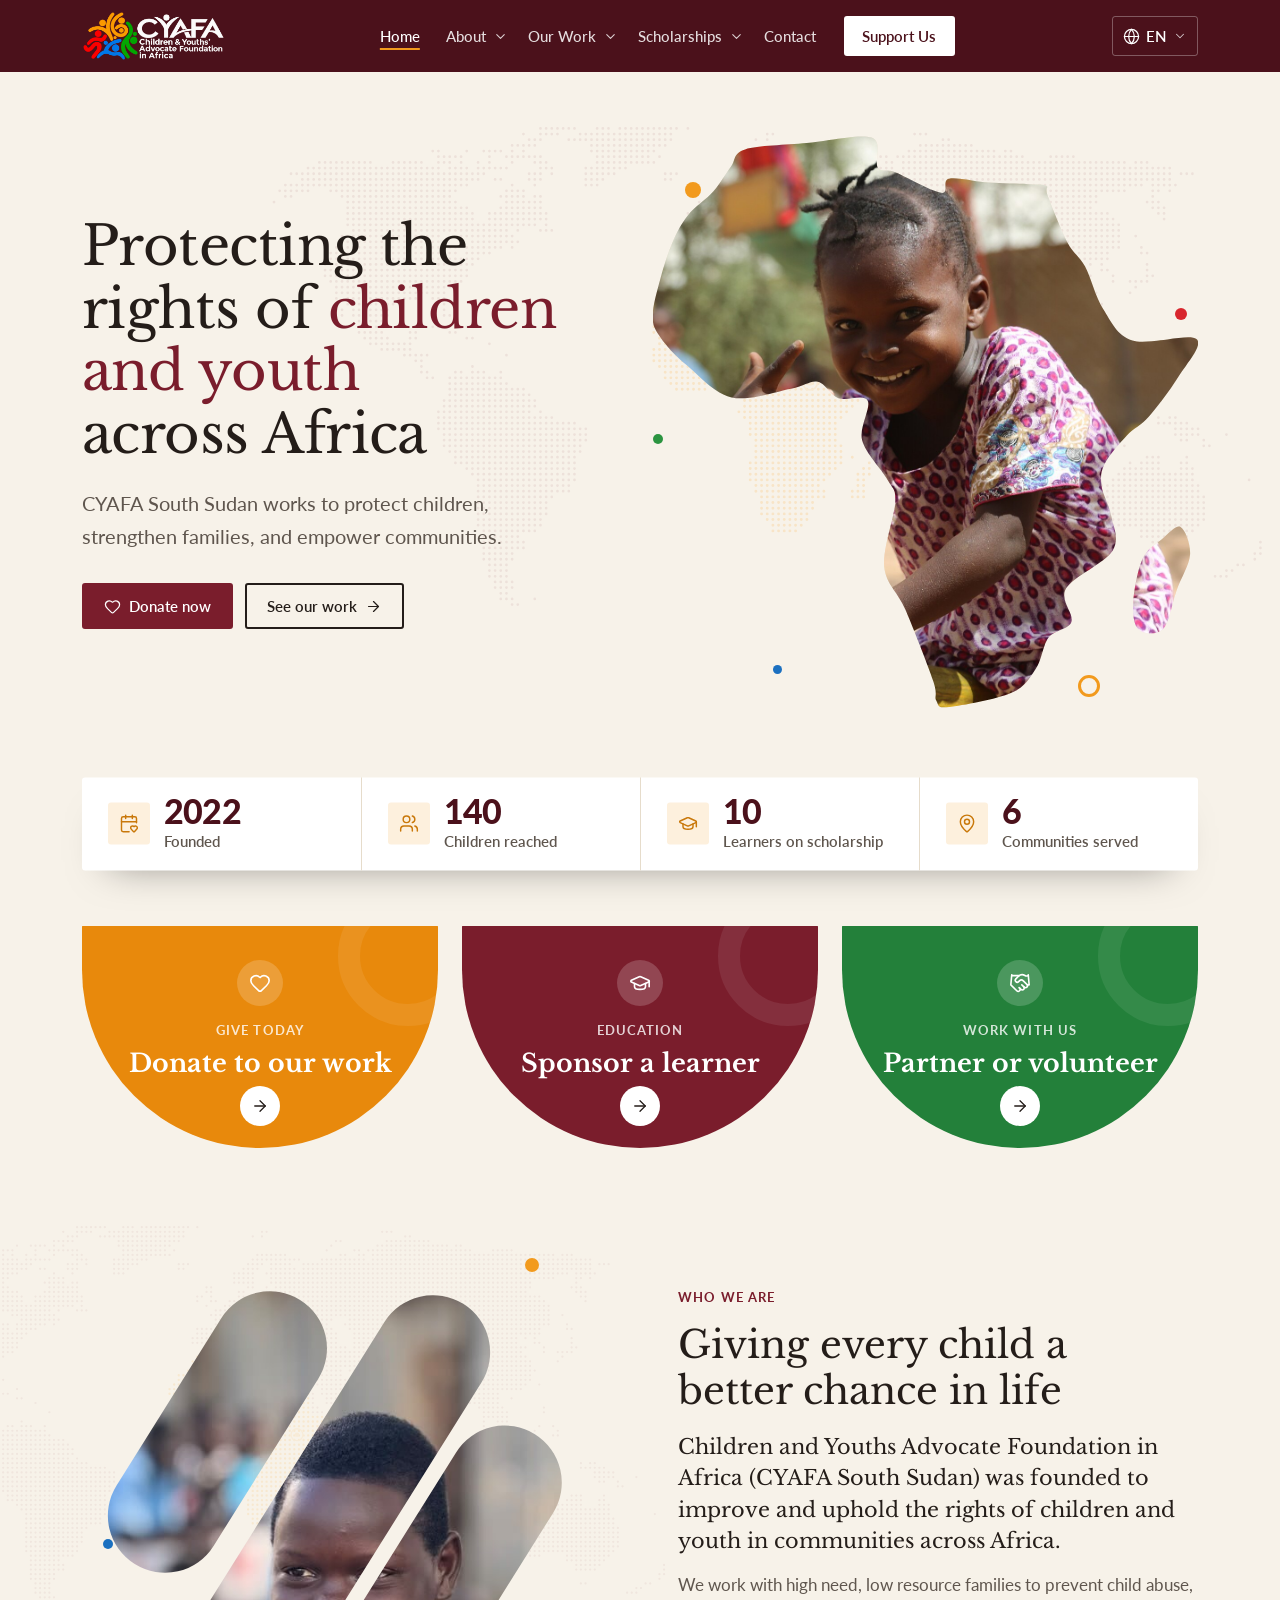
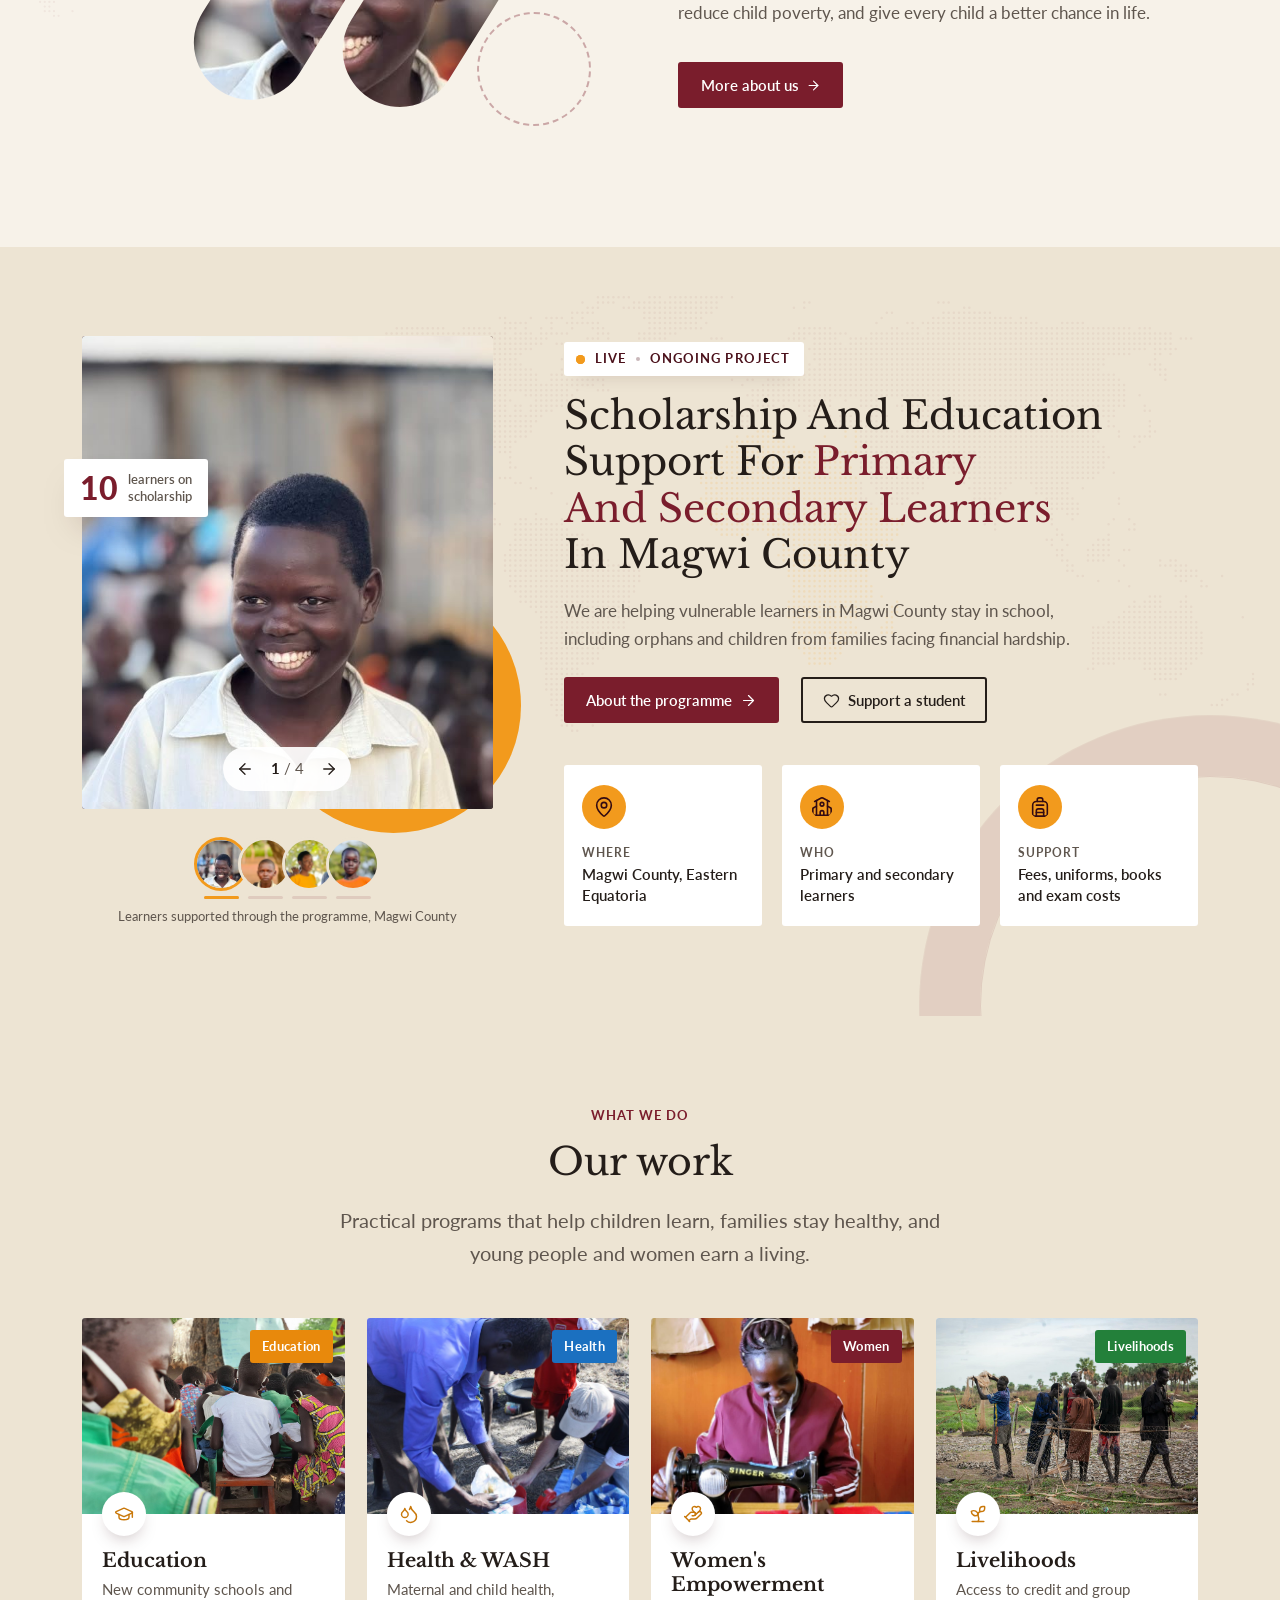
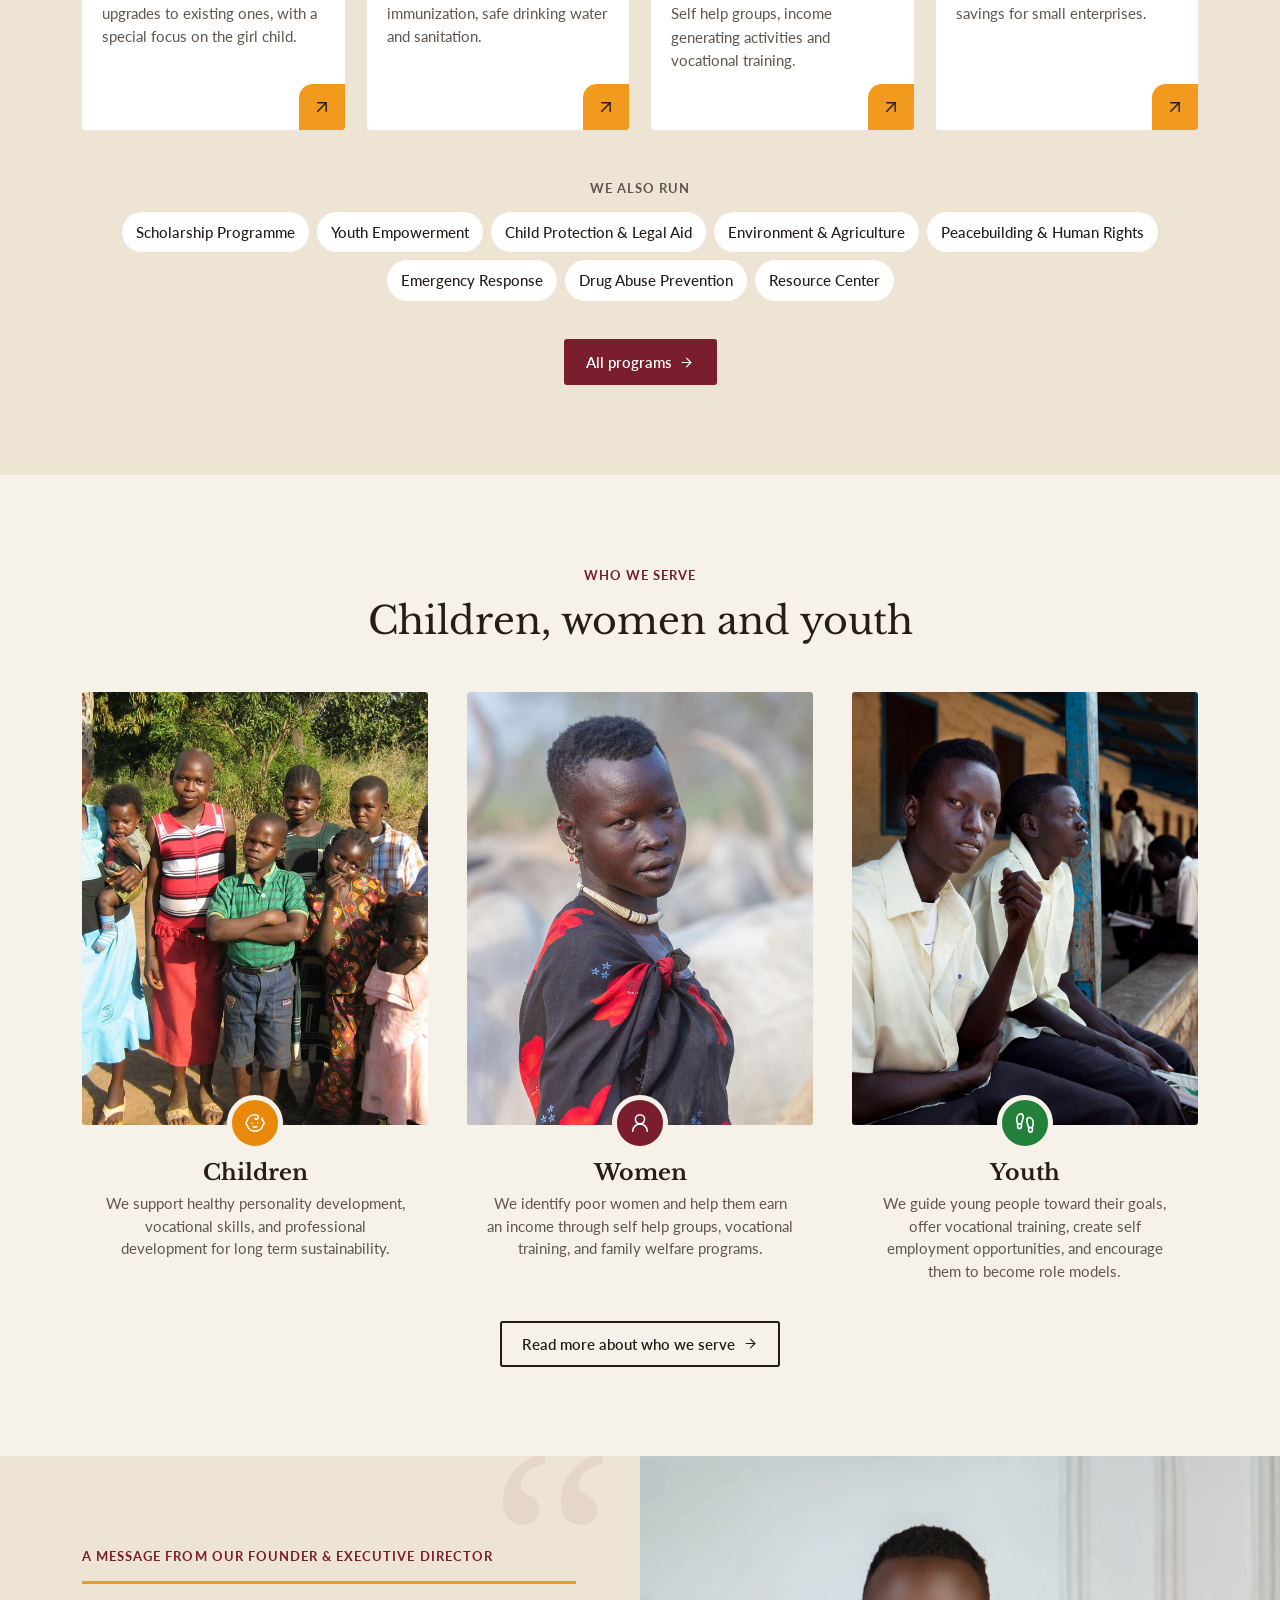
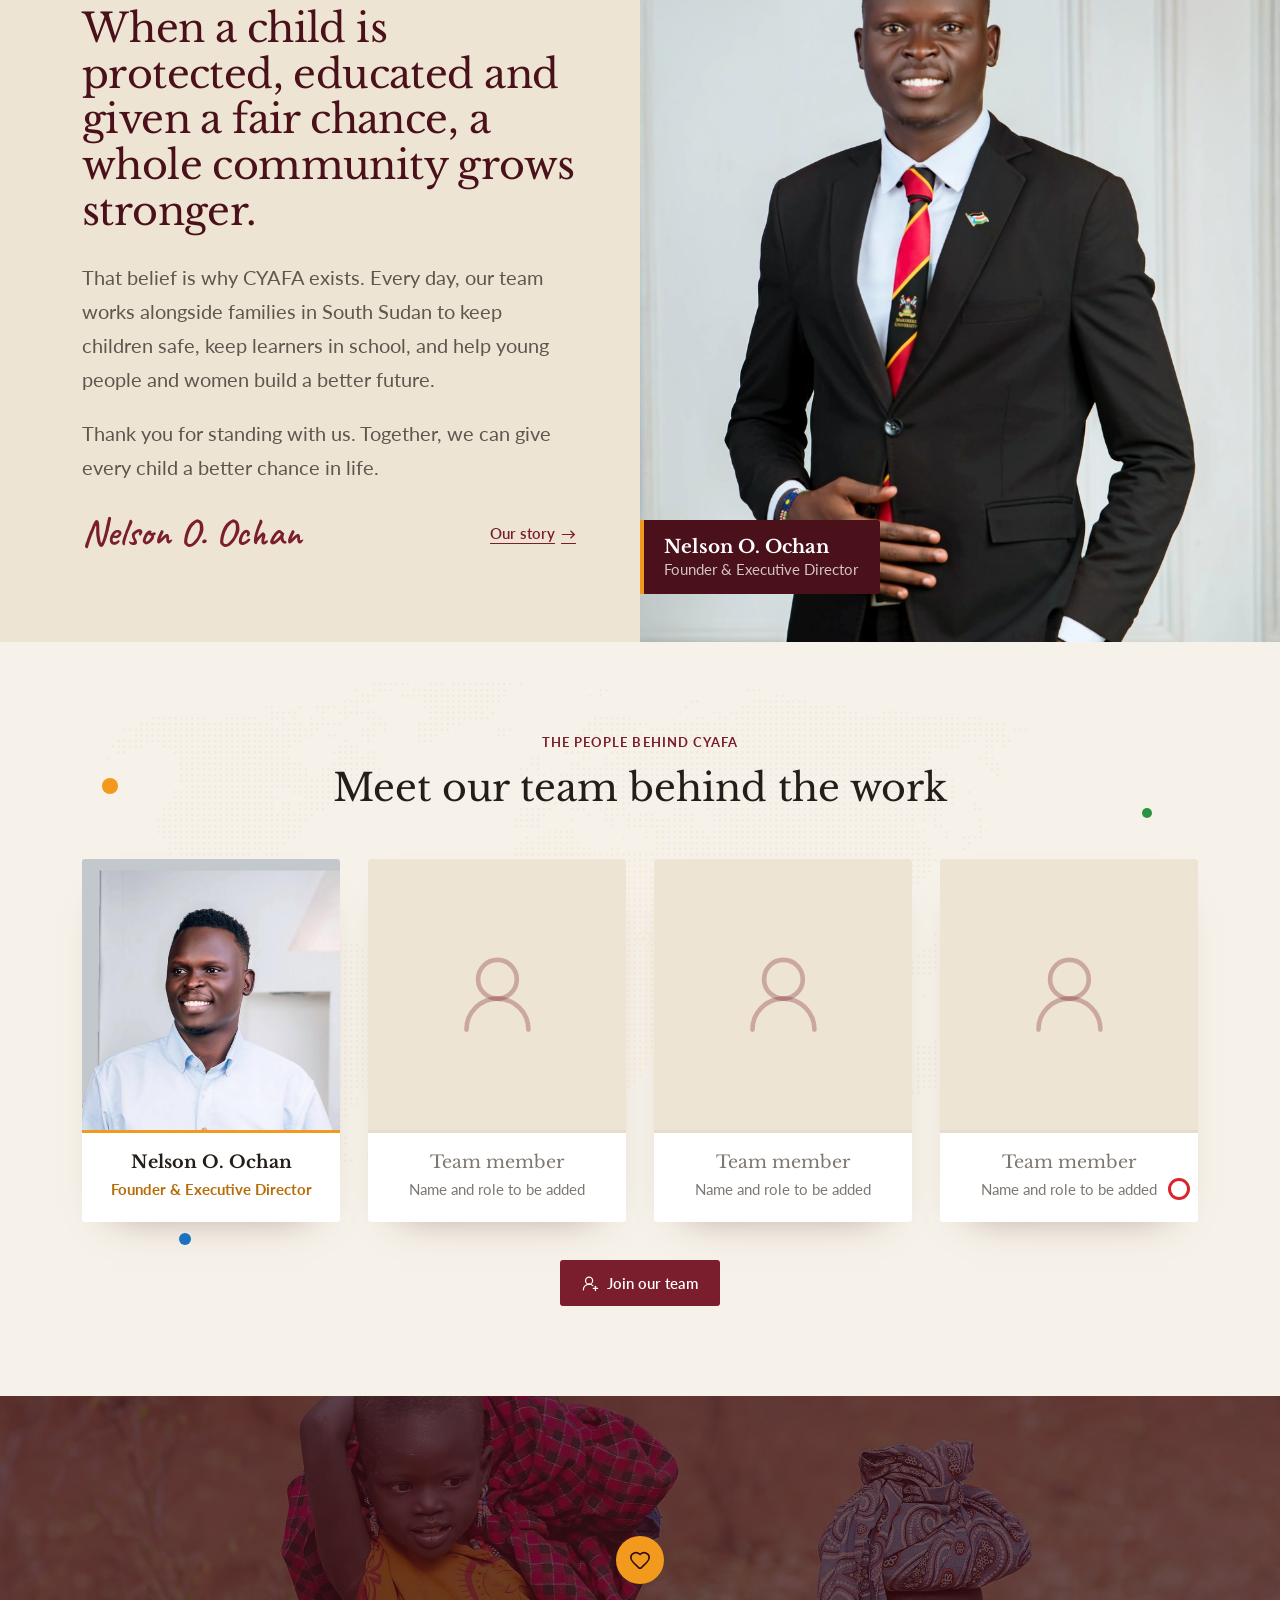
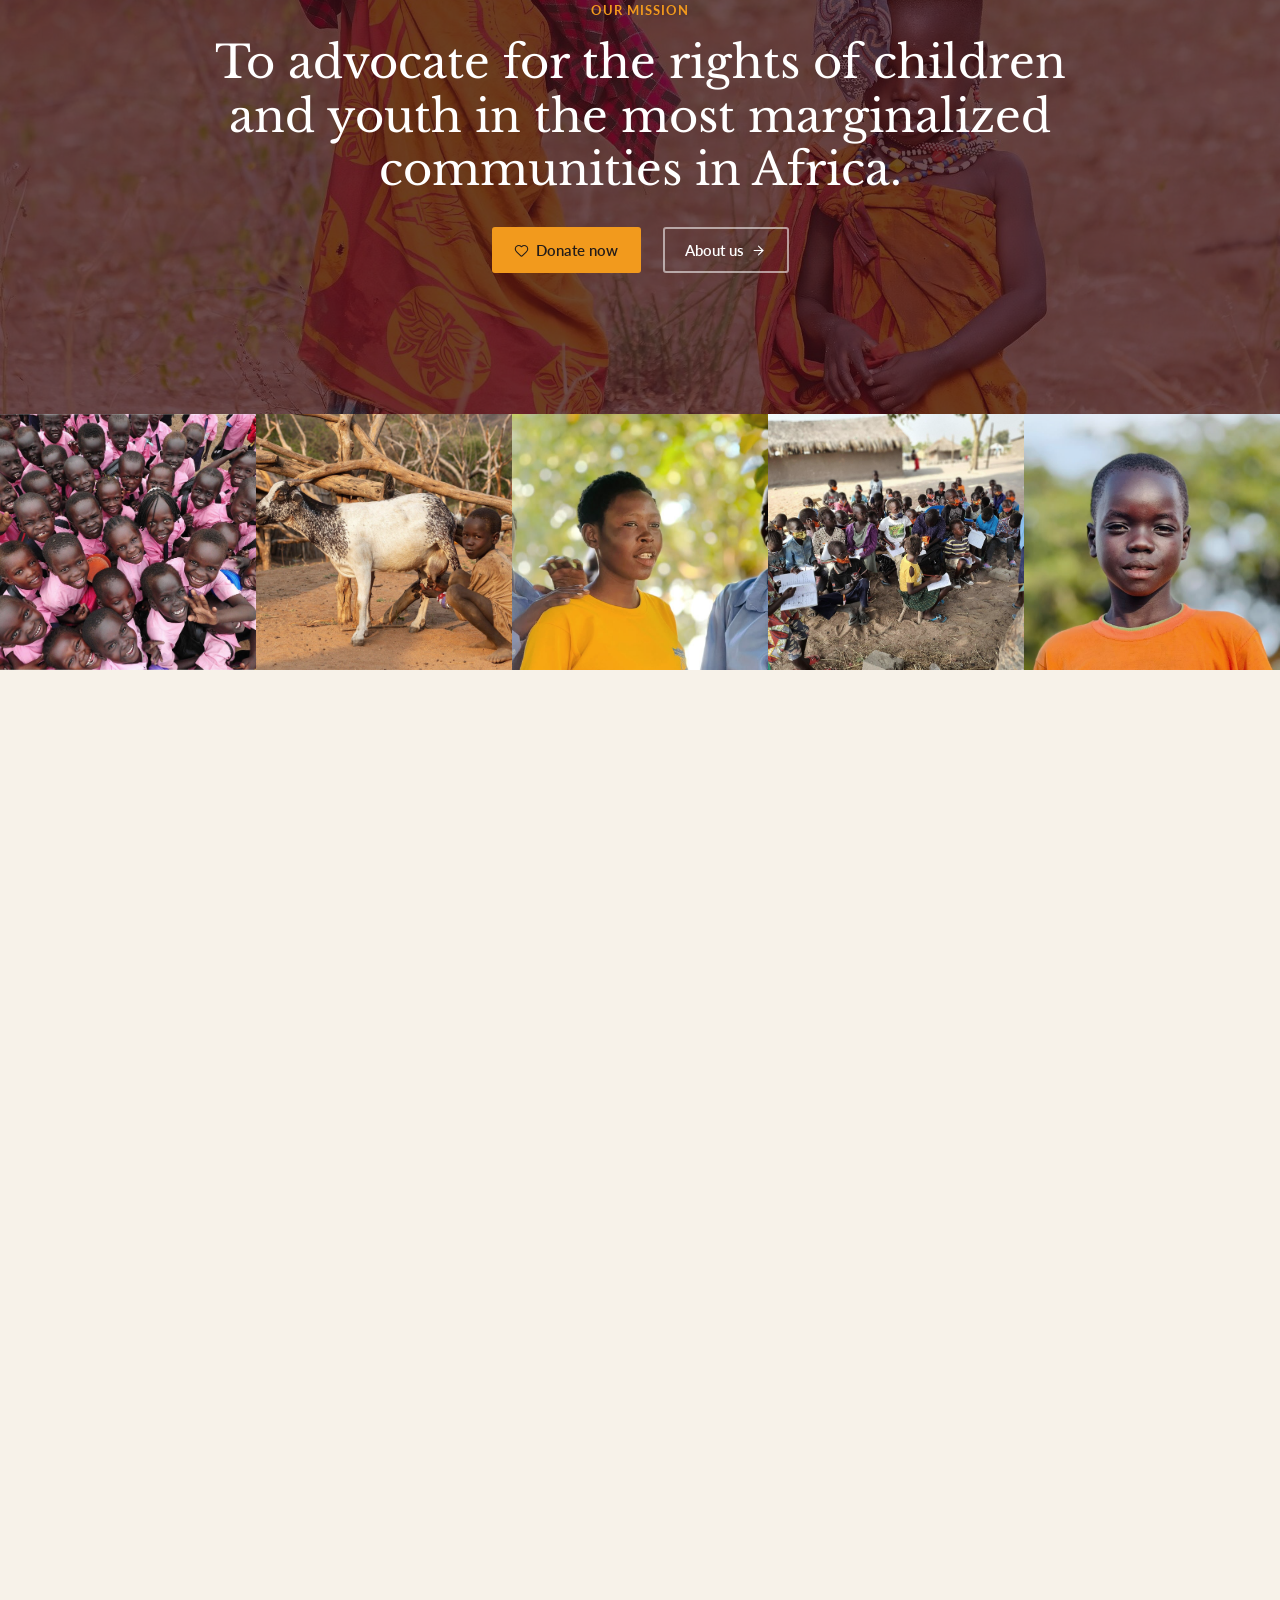
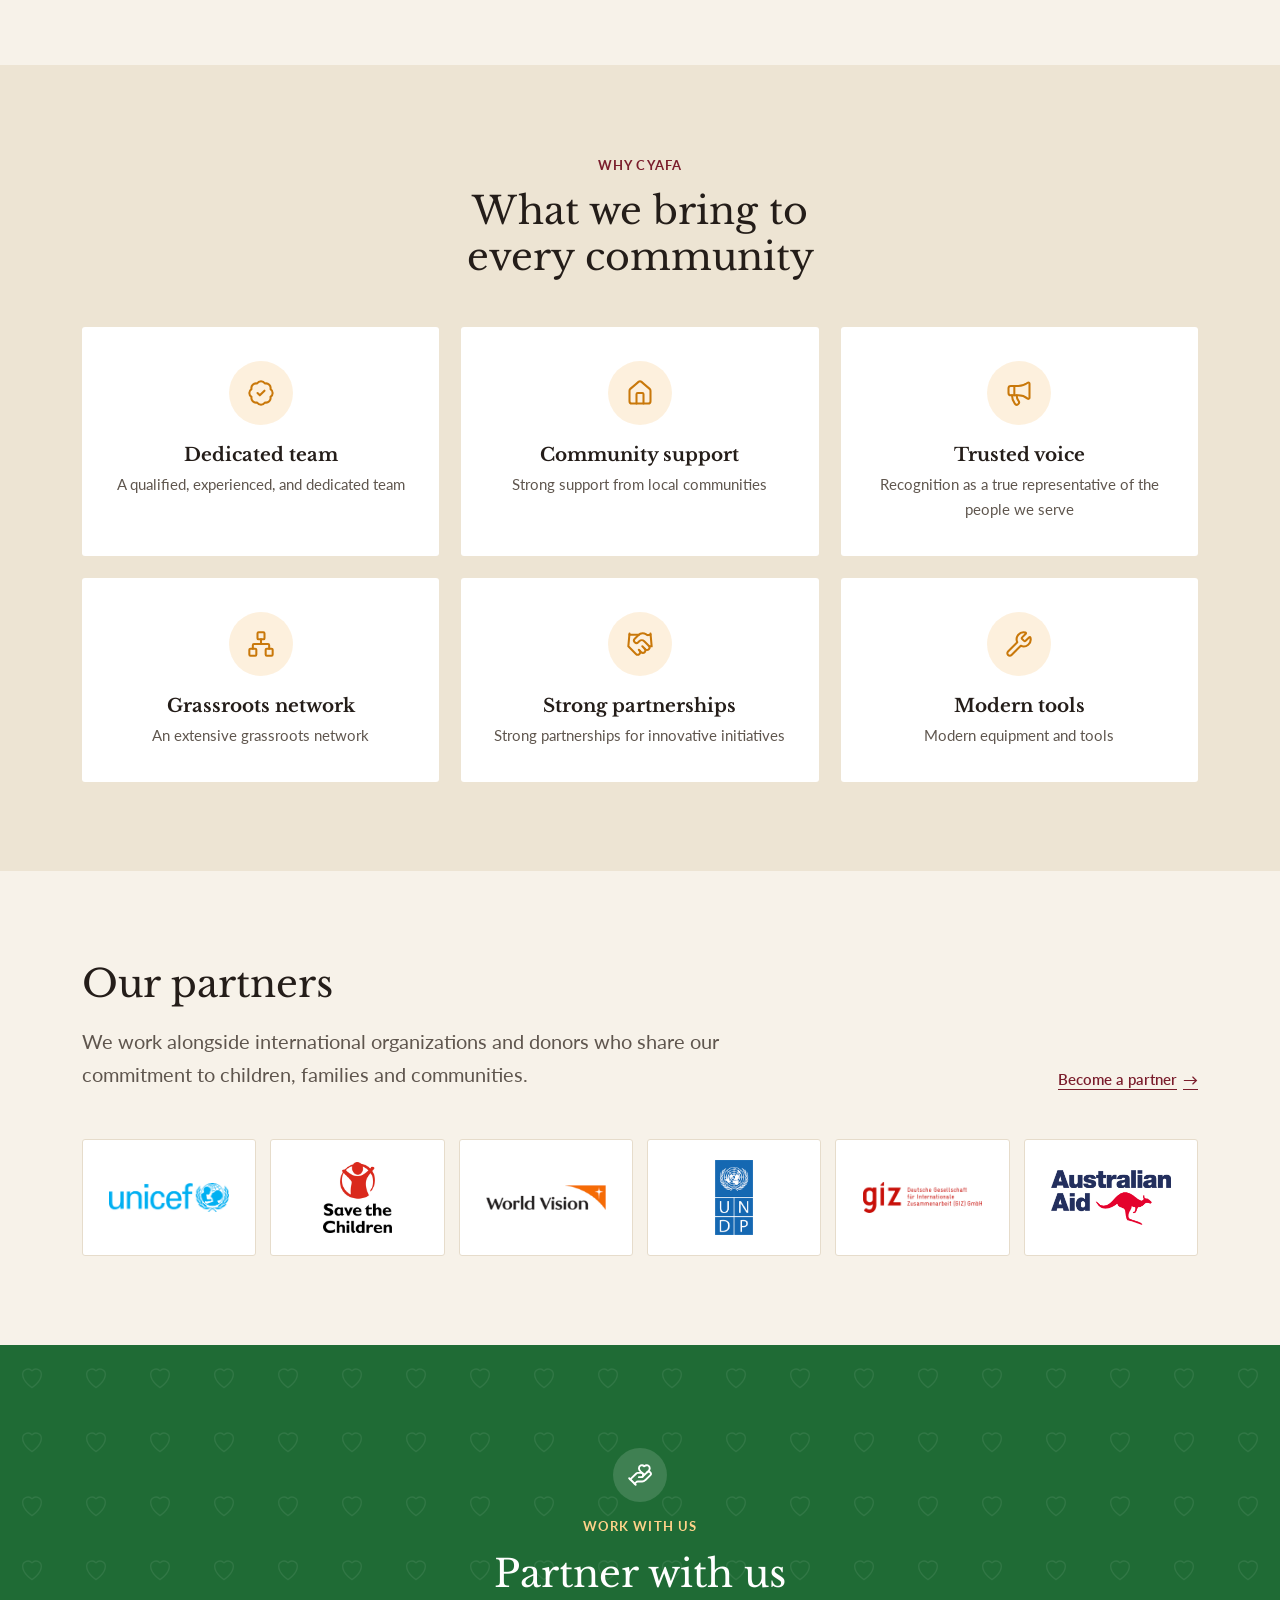
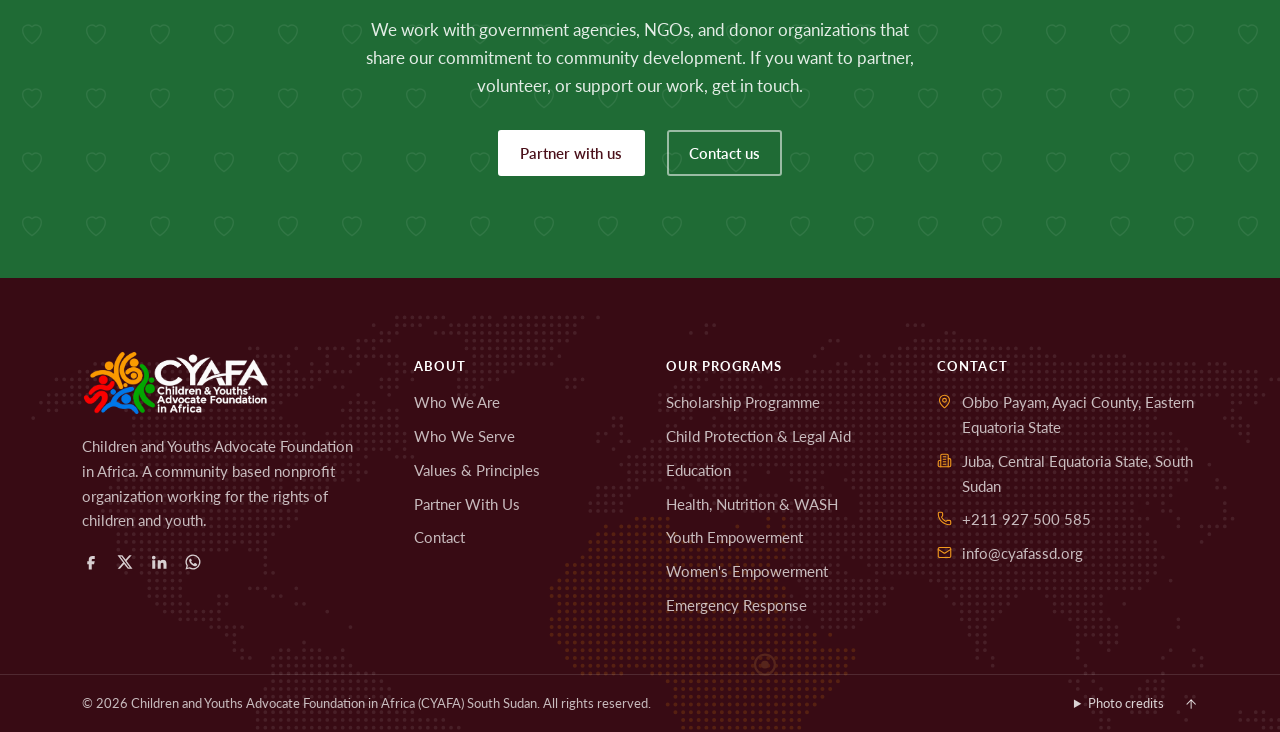
==== commit 3b1577f7: "Redesign the site in a template-inspired style and add a language switcher - Language menu (Google T" ====
--- a/index.html
+++ b/index.html
@@ -13,8 +13,8 @@
   <link rel="manifest" href="site.webmanifest">
   <link rel="preconnect" href="https://fonts.googleapis.com">
   <link rel="preconnect" href="https://fonts.gstatic.com" crossorigin>
-  <link href="https://fonts.googleapis.com/css2?family=Inter:wght@400..700&family=Plus+Jakarta+Sans:wght@400..800&family=Caveat:wght@600&display=swap" rel="stylesheet">
-  <link rel="stylesheet" href="styles.css?v=84">
+  <link href="https://fonts.googleapis.com/css2?family=Lato:wght@400;700;900&family=Libre+Baskerville:wght@400;700&family=Caveat:wght@600&display=swap" rel="stylesheet">
+  <link rel="stylesheet" href="styles.css?v=103">
 </head>
 <body>
 
@@ -122,6 +122,28 @@
             </div>
           </div>
         </nav>
+        <div class="lang" translate="no">
+          <button class="lang-btn" type="button" aria-expanded="false" aria-controls="lang-list" aria-label="Choose language"><i data-lucide="globe"></i><span class="lang-cur">EN</span><i data-lucide="chevron-down"></i></button>
+          <ul class="lang-list" id="lang-list">
+            <li><button type="button" data-lang="en" lang="en"><span>English</span><small>EN</small></button></li>
+            <li><button type="button" data-lang="fr" lang="fr"><span>Français</span><small>FR</small></button></li>
+            <li><button type="button" data-lang="de" lang="de"><span>Deutsch</span><small>DE</small></button></li>
+            <li><button type="button" data-lang="es" lang="es"><span>Español</span><small>ES</small></button></li>
+            <li class="lang-sep">More languages</li>
+            <li><button type="button" data-lang="ar" lang="ar"><span>العربية</span><small>AR</small></button></li>
+            <li><button type="button" data-lang="pt" lang="pt"><span>Português</span><small>PT</small></button></li>
+            <li><button type="button" data-lang="it" lang="it"><span>Italiano</span><small>IT</small></button></li>
+            <li><button type="button" data-lang="nl" lang="nl"><span>Nederlands</span><small>NL</small></button></li>
+            <li><button type="button" data-lang="sw" lang="sw"><span>Kiswahili</span><small>SW</small></button></li>
+            <li><button type="button" data-lang="no" lang="no"><span>Norsk</span><small>NO</small></button></li>
+            <li><button type="button" data-lang="sv" lang="sv"><span>Svenska</span><small>SV</small></button></li>
+            <li><button type="button" data-lang="zh-CN" lang="zh-CN"><span>中文</span><small>ZH</small></button></li>
+            <li><button type="button" data-lang="ja" lang="ja"><span>日本語</span><small>JA</small></button></li>
+            <li><button type="button" data-lang="ko" lang="ko"><span>한국어</span><small>KO</small></button></li>
+            <li class="lang-note">Automatic translation by Google</li>
+          </ul>
+        </div>
+        <div id="google_translate_element" hidden></div>
         <button class="nav-toggle" aria-expanded="false" aria-controls="site-nav" aria-label="Open menu">
           <span class="nav-toggle-lines"><span></span><span></span><span></span></span>
         </button>
@@ -131,21 +153,25 @@
 
   <main>
     <section class="hero">
-      <div class="hero-bg" aria-hidden="true">
-        <img src="images/hero/protect.jpg" alt="" class="active" fetchpriority="high" style="--pos: 62% 35%; --pos-sm: 58% center">
-        <img src="images/hero/education.jpg" alt="" loading="lazy" style="--pos: 60% 30%; --pos-sm: 55% center">
-        <img src="images/hero/youth.jpg" alt="" loading="lazy" style="--pos: 70% 40%; --pos-sm: 70% center">
-      </div>
-      <div class="container hero-inner">
+      <div class="container hero-grid">
         <div class="hero-copy">
           <h1>Protecting the rights of <em>children and youth</em> across Africa</h1>
           <p class="lead">CYAFA South Sudan works to protect children, strengthen families, and empower communities.</p>
           <div class="hero-actions">
-            <a href="work/" class="btn btn-gold">See our work <i data-lucide="arrow-right"></i></a>
-            <a href="#donate" class="btn btn-outline"><i data-lucide="heart"></i> Support a child</a>
-          </div>
-        </div>
-      </div>
+            <a href="#donate" class="btn btn-primary"><i data-lucide="heart"></i> Donate now</a>
+            <a href="work/" class="btn btn-outline-dark">See our work <i data-lucide="arrow-right"></i></a>
+          </div>
+        </div>
+        <div class="hero-art" aria-hidden="true">
+          <div class="africa">
+            <img src="images/hero/protect.jpg" alt="" class="active" fetchpriority="high" style="object-position: 60% 35%">
+            <img src="images/hero/education.jpg" alt="" loading="lazy" style="object-position: 58% 30%">
+            <img src="images/hero/youth.jpg" alt="" loading="lazy" style="object-position: 70% 40%">
+          </div>
+          <span class="dot dot-1"></span><span class="dot dot-2"></span><span class="dot dot-3"></span><span class="dot dot-4"></span><span class="dot dot-5"></span>
+        </div>
+      </div>
+      <svg class="clip-defs" width="0" height="0" aria-hidden="true" focusable="false"><defs><clipPath id="africa-clip" clipPathUnits="objectBoundingBox"><path d="M0.1696,0.0234C0.1928,0.0166 0.2440,0.0159 0.2826,0.0124C0.3213,0.0090 0.3797,-0.0044 0.4014,0.0028C0.4232,0.0099 0.4058,0.0451 0.4130,0.0552C0.4203,0.0653 0.4256,0.0561 0.4449,0.0634C0.4643,0.0708 0.5126,0.0975 0.5290,0.0993C0.5454,0.1011 0.5290,0.0775 0.5435,0.0745C0.5580,0.0715 0.5918,0.0798 0.6159,0.0814C0.6401,0.0830 0.6708,0.0832 0.6884,0.0841C0.7060,0.0851 0.7157,0.0834 0.7217,0.0869C0.7278,0.0903 0.7181,0.0883 0.7246,0.1048C0.7312,0.1214 0.7495,0.1657 0.7609,0.1862C0.7722,0.2067 0.7819,0.2083 0.7928,0.2276C0.8036,0.2469 0.8116,0.2805 0.8261,0.3021C0.8406,0.3237 0.8512,0.3485 0.8797,0.3572C0.9082,0.3660 0.9831,0.3439 0.9971,0.3545C1.0111,0.3651 0.9783,0.3982 0.9638,0.4207C0.9493,0.4432 0.9258,0.4726 0.9101,0.4897C0.8944,0.5067 0.8831,0.5090 0.8696,0.5228C0.8560,0.5366 0.8367,0.5577 0.8290,0.5724C0.8213,0.5871 0.8213,0.5961 0.8232,0.6110C0.8251,0.6260 0.8372,0.6432 0.8406,0.6621C0.8440,0.6809 0.8572,0.7028 0.8435,0.7241C0.8297,0.7455 0.7705,0.7697 0.7580,0.7903C0.7454,0.8110 0.7734,0.8340 0.7681,0.8483C0.7628,0.8625 0.7370,0.8623 0.7261,0.8759C0.7152,0.8894 0.7143,0.9136 0.7029,0.9297C0.6915,0.9457 0.6845,0.9611 0.6580,0.9724C0.6314,0.9837 0.5664,0.9949 0.5435,0.9972C0.5205,0.9995 0.5251,0.9938 0.5203,0.9862C0.5155,0.9786 0.5239,0.9782 0.5145,0.9517C0.5051,0.9253 0.4787,0.8609 0.4638,0.8276C0.4488,0.7943 0.4278,0.7832 0.4246,0.7517C0.4215,0.7202 0.4440,0.6639 0.4449,0.6386C0.4459,0.6133 0.4406,0.6179 0.4304,0.6000C0.4203,0.5821 0.3901,0.5540 0.3841,0.5310C0.3780,0.5080 0.4014,0.4743 0.3942,0.4621C0.3870,0.4499 0.3558,0.4634 0.3406,0.4579C0.3254,0.4524 0.3174,0.4317 0.3029,0.4290C0.2884,0.4262 0.2800,0.4368 0.2536,0.4414C0.2273,0.4460 0.1768,0.4634 0.1449,0.4566C0.1130,0.4497 0.0841,0.4175 0.0623,0.4000C0.0406,0.3825 0.0249,0.3660 0.0145,0.3517C0.0041,0.3375 0.0000,0.3317 0.0000,0.3145C0.0000,0.2972 0.0085,0.2697 0.0145,0.2483C0.0205,0.2269 0.0278,0.2046 0.0362,0.1862C0.0447,0.1678 0.0527,0.1529 0.0652,0.1379C0.0778,0.1230 0.0986,0.1106 0.1116,0.0966C0.1246,0.0825 0.1338,0.0660 0.1435,0.0538C0.1531,0.0416 0.1464,0.0303 0.1696,0.0234Z"/><path d="M0.9681,0.6828C0.9766,0.6874 0.9867,0.7126 0.9855,0.7310C0.9843,0.7494 0.9691,0.7715 0.9609,0.7931C0.9527,0.8147 0.9478,0.8492 0.9362,0.8607C0.9246,0.8722 0.9005,0.8699 0.8913,0.8621C0.8821,0.8543 0.8800,0.8345 0.8812,0.8138C0.8824,0.7931 0.8896,0.7563 0.8986,0.7379C0.9075,0.7195 0.9232,0.7126 0.9348,0.7034C0.9464,0.6943 0.9597,0.6782 0.9681,0.6828Z"/></clipPath></defs></svg>
     </section>
 
     <section class="metrics" aria-label="CYAFA at a glance">
@@ -179,12 +205,41 @@
       </div>
     </section>
 
+    <section class="actions-row" aria-label="Ways to help">
+      <div class="container action-tiles">
+        <a href="contact/?topic=Donation&amp;cause=General%20support#message" class="action-tile at-orange">
+          <span class="at-ic"><i data-lucide="heart"></i></span>
+          <small>Give today</small>
+          <strong>Donate to our work</strong>
+          <span class="at-go"><i data-lucide="arrow-right"></i></span>
+        </a>
+        <a href="scholarship/#support" class="action-tile at-maroon">
+          <span class="at-ic"><i data-lucide="graduation-cap"></i></span>
+          <small>Education</small>
+          <strong>Sponsor a learner</strong>
+          <span class="at-go"><i data-lucide="arrow-right"></i></span>
+        </a>
+        <a href="contact/#partner" class="action-tile at-green">
+          <span class="at-ic"><i data-lucide="handshake"></i></span>
+          <small>Work with us</small>
+          <strong>Partner or volunteer</strong>
+          <span class="at-go"><i data-lucide="arrow-right"></i></span>
+        </a>
+      </div>
+    </section>
+
     <section class="section intro" id="intro">
-      <div class="container intro-grid">
-        <h2 class="intro-label">Who we are</h2>
-        <div>
-          <p class="intro-text">Children and Youths Advocate Foundation in Africa (CYAFA South Sudan) was founded to improve and uphold the rights of children and youth in communities across Africa. We work with high need, low resource families to prevent child abuse, reduce child poverty, and give every child a better chance in life.</p>
-          <a href="about/" class="text-link">More about us</a>
+      <div class="container intro-split">
+        <div class="capsules" aria-hidden="true">
+          <img src="images/scholarship/learners/learner-1.jpg" alt="" loading="lazy">
+          <span class="dot dot-6"></span><span class="dot dot-7"></span><span class="cap-ring"></span>
+        </div>
+        <div class="intro-copy">
+          <p class="kicker">Who we are</p>
+          <h2>Giving every child a better chance in life</h2>
+          <p class="intro-text">Children and Youths Advocate Foundation in Africa (CYAFA South Sudan) was founded to improve and uphold the rights of children and youth in communities across Africa.</p>
+          <p class="muted">We work with high need, low resource families to prevent child abuse, reduce child poverty, and give every child a better chance in life.</p>
+          <a href="about/" class="btn btn-primary">More about us <i data-lucide="arrow-right"></i></a>
         </div>
       </div>
     </section>
@@ -196,8 +251,8 @@
           <h2>Scholarship And Education Support For <em>Primary And Secondary Learners</em> In Magwi County</h2>
           <p class="project-lead">We are helping vulnerable learners in Magwi County stay in school, including orphans and children from families facing financial hardship.</p>
           <div class="hero-actions">
-            <a href="scholarship/" class="btn btn-gold">About the programme <i data-lucide="arrow-right"></i></a>
-            <a href="scholarship/#support" class="btn btn-outline"><i data-lucide="heart"></i> Support a student</a>
+            <a href="scholarship/" class="btn btn-primary">About the programme <i data-lucide="arrow-right"></i></a>
+            <a href="scholarship/#support" class="btn btn-outline-dark"><i data-lucide="heart"></i> Support a student</a>
           </div>
         </article>
 
@@ -209,6 +264,7 @@
               <img src="images/scholarship/learners/learner-3.jpg" alt="A young woman in a yellow T-shirt speaking with others" loading="lazy" width="810" height="1080">
               <img src="images/scholarship/learners/learner-4.jpg" alt="A boy in an orange T-shirt outdoors" loading="lazy" width="810" height="1080">
             </div>
+            <div class="show-badge"><strong>10</strong><span>learners on<br>scholarship</span></div>
             <div class="show-nav">
               <button class="show-arrow" data-dir="-1" aria-label="Previous photo"><i data-lucide="arrow-left"></i></button>
               <span class="show-count"><strong>1</strong> / 4</span>
@@ -230,86 +286,87 @@
       </div>
     </section>
 
-    <section class="section section-sand">
-      <div class="container">
-        <div class="head-row">
-          <div class="section-head">
-            <h2>Our work</h2>
-            <p>Practical programs that help children learn, families stay healthy, and young people and women earn a living.</p>
-          </div>
-          <a href="work/" class="text-link">All programs</a>
-        </div>
-
-        <div class="work-layout">
-          <a href="work/#education" class="work-lead">
-            <img src="images/education.jpg" alt="Children learning outdoors under a tree" loading="lazy">
-            <h3>Education</h3>
-            <p>New community schools and upgrades to existing ones, with a special focus on the girl child.</p>
-          </a>
-          <ul class="work-list">
-            <li>
-              <a href="work/#health">
-                <img src="images/health-wash.jpg" alt="A volunteer preparing a chlorine solution to make water safe" loading="lazy">
-                <span><strong>Health &amp; WASH</strong>Maternal and child health, immunization, safe drinking water and sanitation.</span>
-              </a>
-            </li>
-            <li>
-              <a href="work/#women">
-                <img src="images/women-tailoring.jpg" alt="A young woman sewing on a tailoring machine" loading="lazy" style="object-position: center 30%">
-                <span><strong>Women's Empowerment</strong>Self help groups, income generating activities and vocational training.</span>
-              </a>
-            </li>
-            <li>
-              <a href="work/#livelihoods">
-                <img src="images/livelihoods-fishing.jpg" alt="Young men preparing fishing nets" loading="lazy">
-                <span><strong>Livelihoods</strong>Access to credit and group savings for small enterprises.</span>
-              </a>
-            </li>
-          </ul>
-        </div>
-
-        <p class="work-also"><span>We also run:</span>
-          <a href="scholarship/">Scholarship Programme</a>,
-          <a href="work/#youth">Youth Empowerment</a>,
-          <a href="work/#legal-aid">Child Protection &amp; Legal Aid</a>,
-          <a href="work/#environment">Environment &amp; Agriculture</a>,
-          <a href="work/#peacebuilding">Peacebuilding &amp; Human Rights</a>,
-          <a href="work/#emergency">Emergency Response</a>,
-          <a href="work/#drug-abuse">Drug Abuse Prevention</a> and the
-          <a href="work/#resource-center">Resource Center</a>.
-        </p>
-      </div>
-    </section>
-
-    <section class="section">
-      <div class="container">
-        <div class="section-head">
-          <h2>Who we serve</h2>
-        </div>
-        <div class="serve-cols">
-          <figure class="serve-col">
-            <img src="images/children-yambio.jpg" alt="A group of children standing together in Yambio, Western Equatoria" loading="lazy">
-            <figcaption>
-              <h3>Children</h3>
-              <p>We support healthy personality development, vocational skills, and professional development for long term sustainability.</p>
-            </figcaption>
+    <section class="section section-sand work">
+      <div class="container">
+        <div class="section-head center">
+          <p class="kicker">What we do</p>
+          <h2>Our work</h2>
+          <p>Practical programs that help children learn, families stay healthy, and young people and women earn a living.</p>
+        </div>
+        <div class="camp-grid">
+          <a href="work/#education" class="camp">
+            <span class="camp-img"><img src="images/education.jpg" alt="Children learning outdoors under a tree" loading="lazy"><span class="camp-flag t-orange">Education</span></span>
+            <span class="camp-body">
+              <span class="camp-tag"><i data-lucide="graduation-cap"></i></span>
+              <strong>Education</strong>
+              <span class="camp-text">New community schools and upgrades to existing ones, with a special focus on the girl child.</span>
+            </span>
+            <span class="camp-go" aria-hidden="true"><i data-lucide="arrow-up-right"></i></span>
+          </a>
+          <a href="work/#health" class="camp">
+            <span class="camp-img"><img src="images/health-wash.jpg" alt="A volunteer preparing a chlorine solution to make water safe" loading="lazy"><span class="camp-flag t-blue">Health</span></span>
+            <span class="camp-body">
+              <span class="camp-tag"><i data-lucide="droplets"></i></span>
+              <strong>Health &amp; WASH</strong>
+              <span class="camp-text">Maternal and child health, immunization, safe drinking water and sanitation.</span>
+            </span>
+            <span class="camp-go" aria-hidden="true"><i data-lucide="arrow-up-right"></i></span>
+          </a>
+          <a href="work/#women" class="camp">
+            <span class="camp-img"><img src="images/women-tailoring.jpg" alt="A young woman sewing on a tailoring machine" loading="lazy" style="object-position: center 30%"><span class="camp-flag t-maroon">Women</span></span>
+            <span class="camp-body">
+              <span class="camp-tag"><i data-lucide="hand-heart"></i></span>
+              <strong>Women's Empowerment</strong>
+              <span class="camp-text">Self help groups, income generating activities and vocational training.</span>
+            </span>
+            <span class="camp-go" aria-hidden="true"><i data-lucide="arrow-up-right"></i></span>
+          </a>
+          <a href="work/#livelihoods" class="camp">
+            <span class="camp-img"><img src="images/livelihoods-fishing.jpg" alt="Young men preparing fishing nets" loading="lazy"><span class="camp-flag t-green">Livelihoods</span></span>
+            <span class="camp-body">
+              <span class="camp-tag"><i data-lucide="sprout"></i></span>
+              <strong>Livelihoods</strong>
+              <span class="camp-text">Access to credit and group savings for small enterprises.</span>
+            </span>
+            <span class="camp-go" aria-hidden="true"><i data-lucide="arrow-up-right"></i></span>
+          </a>
+        </div>
+        <p class="chips-title">We also run</p>
+        <ul class="chips">
+          <li><a href="scholarship/">Scholarship Programme</a></li>
+          <li><a href="work/#youth">Youth Empowerment</a></li>
+          <li><a href="work/#legal-aid">Child Protection &amp; Legal Aid</a></li>
+          <li><a href="work/#environment">Environment &amp; Agriculture</a></li>
+          <li><a href="work/#peacebuilding">Peacebuilding &amp; Human Rights</a></li>
+          <li><a href="work/#emergency">Emergency Response</a></li>
+          <li><a href="work/#drug-abuse">Drug Abuse Prevention</a></li>
+          <li><a href="work/#resource-center">Resource Center</a></li>
+        </ul>
+        <div class="center-btn"><a href="work/" class="btn btn-primary">All programs <i data-lucide="arrow-right"></i></a></div>
+      </div>
+    </section>
+
+    <section class="section serve">
+      <div class="container">
+        <div class="section-head center">
+          <p class="kicker">Who we serve</p>
+          <h2>Children, women and youth</h2>
+        </div>
+        <div class="arches">
+          <figure class="arch arch-orange">
+            <div class="arch-img"><img src="images/children-yambio.jpg" alt="A group of children standing together in Yambio, Western Equatoria" loading="lazy"><span class="arch-ic"><i data-lucide="baby"></i></span></div>
+            <figcaption><h3>Children</h3><p>We support healthy personality development, vocational skills, and professional development for long term sustainability.</p></figcaption>
           </figure>
-          <figure class="serve-col">
-            <img src="images/woman-portrait.jpg" alt="A Mundari woman in Terekeka" loading="lazy" style="object-position: center 25%">
-            <figcaption>
-              <h3>Women</h3>
-              <p>We identify poor women and help them earn an income through self help groups, vocational training, and family welfare programs.</p>
-            </figcaption>
+          <figure class="arch arch-maroon">
+            <div class="arch-img"><img src="images/woman-portrait.jpg" alt="A Mundari woman in Terekeka" loading="lazy" style="object-position: center 25%"><span class="arch-ic"><i data-lucide="user-round"></i></span></div>
+            <figcaption><h3>Women</h3><p>We identify poor women and help them earn an income through self help groups, vocational training, and family welfare programs.</p></figcaption>
           </figure>
-          <figure class="serve-col">
-            <img src="images/youth-students.jpg" alt="Secondary school students in Juba" loading="lazy">
-            <figcaption>
-              <h3>Youth</h3>
-              <p>We guide young people toward their goals, offer vocational training, create self employment opportunities, and encourage them to become role models.</p>
-            </figcaption>
+          <figure class="arch arch-green">
+            <div class="arch-img"><img src="images/youth-students.jpg" alt="Secondary school students in Juba" loading="lazy"><span class="arch-ic"><i data-lucide="footprints"></i></span></div>
+            <figcaption><h3>Youth</h3><p>We guide young people toward their goals, offer vocational training, create self employment opportunities, and encourage them to become role models.</p></figcaption>
           </figure>
         </div>
-        <a href="serve/" class="text-link serve-more">Read more about who we serve</a>
+        <div class="center-btn"><a href="serve/" class="btn btn-outline-dark">Read more about who we serve <i data-lucide="arrow-right"></i></a></div>
       </div>
     </section>
 
@@ -322,7 +379,7 @@
           <p class="founder-text">That belief is why CYAFA exists. Every day, our team works alongside families in South Sudan to keep children safe, keep learners in school, and help young people and women build a better future.</p>
           <p class="founder-text">Thank you for standing with us. Together, we can give every child a better chance in life.</p>
           <div class="founder-sign">
-            <span class="signature">Nelson O. Ochan</span>
+            <span class="signature" translate="no">Nelson O. Ochan</span>
             <a href="about/" class="text-link">Our story</a>
           </div>
         </div>
@@ -333,70 +390,157 @@
       </figure>
     </section>
 
-    <section class="mission">
-      <div class="mission-photo">
-        <img src="images/children-kimotong.jpg" alt="Children of the Laarim community in Kimotong" loading="lazy" style="object-position: center 35%">
-      </div>
-      <div class="mission-text">
+    <section class="section team" id="team">
+      <span class="dot td-1"></span><span class="dot td-2"></span><span class="dot td-3"></span><span class="dot td-4"></span>
+      <div class="container">
+        <div class="section-head center">
+          <p class="kicker">The people behind CYAFA</p>
+          <h2>Meet our team behind the work</h2>
+        </div>
+        <!-- TODO: replace the placeholder cards with real team members (photo in images/team/, name and role) -->
+        <ul class="tc-row">
+          <li class="tcard-m">
+            <div class="tc-photo"><img src="images/team/nelson-profile-480.jpg" alt="Nelson O. Ochan" loading="lazy" width="480" height="480">
+              <div class="tc-social">
+                <!-- TODO: replace # with Nelson O. Ochan's real Facebook, X and LinkedIn profile links -->
+                <a href="#" aria-label="Nelson O. Ochan on Facebook"><svg viewBox="0 0 24 24" aria-hidden="true"><path d="M14 8h3V4h-3a5 5 0 0 0-5 5v2H7v4h2v7h4v-7h3l1-4h-4V9a1 1 0 0 1 1-1z"/></svg></a>
+                <a href="#" aria-label="Nelson O. Ochan on X"><svg viewBox="0 0 24 24" aria-hidden="true"><path d="M17.8 3h3.1l-6.8 7.8L22 21h-6.2l-4.9-6.4L5.3 21H2.2l7.3-8.3L2 3h6.4l4.4 5.8L17.8 3zm-1.1 16.2h1.7L7.4 4.7H5.6l11.1 14.5z"/></svg></a>
+                <a href="#" aria-label="Nelson O. Ochan on LinkedIn"><svg viewBox="0 0 24 24" aria-hidden="true"><path d="M4.98 3.5a2.5 2.5 0 1 1 0 5 2.5 2.5 0 0 1 0-5zM3 9.5h4V21H3V9.5zm6.5 0h3.8v1.6h.1c.5-1 1.8-2 3.8-2 4 0 4.8 2.6 4.8 6V21h-4v-5.1c0-1.2 0-2.8-1.7-2.8s-2 1.3-2 2.7V21h-4V9.5z"/></svg></a>
+                <a href="https://wa.me/211927500585" aria-label="WhatsApp Nelson O. Ochan"><svg viewBox="0 0 24 24" aria-hidden="true"><path d="M12 2a10 10 0 0 0-8.6 15.1L2 22l5-1.3A10 10 0 1 0 12 2zm4.5 12.1c-.2-.1-1.5-.7-1.7-.8-.2-.1-.4-.1-.6.1l-.8 1c-.1.2-.3.2-.5.1a6.7 6.7 0 0 1-3.3-2.9c-.3-.4.2-.4.7-1.4.1-.2 0-.3 0-.4l-.8-1.8c-.2-.5-.4-.4-.6-.4h-.5a1 1 0 0 0-.7.3 3 3 0 0 0-.9 2.2 5.2 5.2 0 0 0 1.1 2.8 11.9 11.9 0 0 0 4.6 4c1.7.7 2.4.8 3.2.7.5-.1 1.5-.6 1.8-1.2.2-.6.2-1.1.1-1.2l-.4-.3z"/></svg></a>
+                <a href="mailto:info@cyafassd.org" aria-label="Email Nelson O. Ochan"><svg viewBox="0 0 24 24" aria-hidden="true"><path d="M20 4H4c-1.1 0-2 .9-2 2v12c0 1.1.9 2 2 2h16c1.1 0 2-.9 2-2V6c0-1.1-.9-2-2-2zm0 4-8 5-8-5V6l8 5 8-5v2z"/></svg></a>
+              </div>
+            </div>
+            <div class="tc-body"><h3 translate="no">Nelson O. Ochan</h3><p>Founder &amp; Executive Director</p></div>
+          </li>
+          <li class="tcard-m is-placeholder">
+            <div class="tc-photo"><span class="tc-empty"><i data-lucide="user-round"></i></span>
+              <div class="tc-social" aria-hidden="true"><span><svg viewBox="0 0 24 24" aria-hidden="true"><path d="M14 8h3V4h-3a5 5 0 0 0-5 5v2H7v4h2v7h4v-7h3l1-4h-4V9a1 1 0 0 1 1-1z"/></svg></span><span><svg viewBox="0 0 24 24" aria-hidden="true"><path d="M17.8 3h3.1l-6.8 7.8L22 21h-6.2l-4.9-6.4L5.3 21H2.2l7.3-8.3L2 3h6.4l4.4 5.8L17.8 3zm-1.1 16.2h1.7L7.4 4.7H5.6l11.1 14.5z"/></svg></span><span><svg viewBox="0 0 24 24" aria-hidden="true"><path d="M4.98 3.5a2.5 2.5 0 1 1 0 5 2.5 2.5 0 0 1 0-5zM3 9.5h4V21H3V9.5zm6.5 0h3.8v1.6h.1c.5-1 1.8-2 3.8-2 4 0 4.8 2.6 4.8 6V21h-4v-5.1c0-1.2 0-2.8-1.7-2.8s-2 1.3-2 2.7V21h-4V9.5z"/></svg></span></div>
+            </div>
+            <div class="tc-body"><h3>Team member</h3><p>Name and role to be added</p></div>
+          </li>
+          <li class="tcard-m is-placeholder">
+            <div class="tc-photo"><span class="tc-empty"><i data-lucide="user-round"></i></span>
+              <div class="tc-social" aria-hidden="true"><span><svg viewBox="0 0 24 24" aria-hidden="true"><path d="M14 8h3V4h-3a5 5 0 0 0-5 5v2H7v4h2v7h4v-7h3l1-4h-4V9a1 1 0 0 1 1-1z"/></svg></span><span><svg viewBox="0 0 24 24" aria-hidden="true"><path d="M17.8 3h3.1l-6.8 7.8L22 21h-6.2l-4.9-6.4L5.3 21H2.2l7.3-8.3L2 3h6.4l4.4 5.8L17.8 3zm-1.1 16.2h1.7L7.4 4.7H5.6l11.1 14.5z"/></svg></span><span><svg viewBox="0 0 24 24" aria-hidden="true"><path d="M4.98 3.5a2.5 2.5 0 1 1 0 5 2.5 2.5 0 0 1 0-5zM3 9.5h4V21H3V9.5zm6.5 0h3.8v1.6h.1c.5-1 1.8-2 3.8-2 4 0 4.8 2.6 4.8 6V21h-4v-5.1c0-1.2 0-2.8-1.7-2.8s-2 1.3-2 2.7V21h-4V9.5z"/></svg></span></div>
+            </div>
+            <div class="tc-body"><h3>Team member</h3><p>Name and role to be added</p></div>
+          </li>
+          <li class="tcard-m is-placeholder">
+            <div class="tc-photo"><span class="tc-empty"><i data-lucide="user-round"></i></span>
+              <div class="tc-social" aria-hidden="true"><span><svg viewBox="0 0 24 24" aria-hidden="true"><path d="M14 8h3V4h-3a5 5 0 0 0-5 5v2H7v4h2v7h4v-7h3l1-4h-4V9a1 1 0 0 1 1-1z"/></svg></span><span><svg viewBox="0 0 24 24" aria-hidden="true"><path d="M17.8 3h3.1l-6.8 7.8L22 21h-6.2l-4.9-6.4L5.3 21H2.2l7.3-8.3L2 3h6.4l4.4 5.8L17.8 3zm-1.1 16.2h1.7L7.4 4.7H5.6l11.1 14.5z"/></svg></span><span><svg viewBox="0 0 24 24" aria-hidden="true"><path d="M4.98 3.5a2.5 2.5 0 1 1 0 5 2.5 2.5 0 0 1 0-5zM3 9.5h4V21H3V9.5zm6.5 0h3.8v1.6h.1c.5-1 1.8-2 3.8-2 4 0 4.8 2.6 4.8 6V21h-4v-5.1c0-1.2 0-2.8-1.7-2.8s-2 1.3-2 2.7V21h-4V9.5z"/></svg></span></div>
+            </div>
+            <div class="tc-body"><h3>Team member</h3><p>Name and role to be added</p></div>
+          </li>
+        </ul>
+        <div class="center-btn"><a href="contact/?topic=Volunteering#message" class="btn btn-primary"><i data-lucide="user-round-plus"></i> Join our team</a></div>
+      </div>
+    </section>
+
+    <section class="mission-band">
+      <img src="images/children-kimotong.jpg" alt="" loading="lazy" style="object-position: center 35%">
+      <div class="container">
+        <span class="mb-ic"><i data-lucide="heart"></i></span>
         <p class="kicker">Our mission</p>
         <blockquote>To advocate for the rights of children and youth in the most marginalized communities in Africa.</blockquote>
-      </div>
-    </section>
+        <div class="hero-actions">
+          <a href="#donate" class="btn btn-gold"><i data-lucide="heart"></i> Donate now</a>
+          <a href="about/" class="btn btn-outline">About us <i data-lucide="arrow-right"></i></a>
+        </div>
+      </div>
+    </section>
+
+    <div class="photo-strip" aria-hidden="true">
+      <img src="images/hero-schoolchildren.jpg" alt="" loading="lazy">
+      <img src="images/agriculture-kimotong.jpg" alt="" loading="lazy">
+      <img src="images/scholarship/learners/learner-3.jpg" alt="" loading="lazy" style="object-position: center 25%">
+      <img src="images/education-outdoor.jpg" alt="" loading="lazy">
+      <img src="images/scholarship/learners/learner-4.jpg" alt="" loading="lazy" style="object-position: center 25%">
+    </div>
 
     <section class="section donate" id="donate">
       <div class="container">
-        <div class="section-head">
-          <h2>Support our work</h2>
-          <p>Your donation helps children, women and youth in South Sudan. Choose the work you would like to support.</p>
-        </div>
-        <div class="donate-layout">
-          <article class="donate-priority">
+        <div class="section-head center">
+          <p class="kicker">Support our work</p>
+          <h2>Choose the work you would like to support</h2>
+          <p>Your donation helps children, women and youth in South Sudan.</p>
+        </div>
+        <div class="give-grid">
+          <a href="contact/?topic=Donation&amp;cause=Education%20access#message" class="give-feature">
             <img src="images/education-outdoor.jpg" alt="Children attending an outdoor class under a tree" loading="lazy">
-            <p class="kicker">Where help is needed most</p>
-            <h3>Education access</h3>
-            <p>Help us build new community schools and upgrade existing ones, so more children, especially girls, can go to school and learn.</p>
-            <a href="contact/?topic=Donation&amp;cause=Education%20access#message" class="btn btn-primary">Donate to education</a>
-          </article>
-          <ul class="cause-list">
-            <li>
-              <h3><i data-lucide="scale"></i>Child protection and legal aid</h3>
-              <p>Free legal assistance for children who are victims of abuse, exploitation and trafficking.</p>
-              <a href="contact/?topic=Donation&amp;cause=Child%20protection#message" class="text-link">Donate</a>
-            </li>
-            <li>
-              <h3><i data-lucide="droplets"></i>Health and clean water</h3>
-              <p>Safe drinking water, sanitation and basic health care for communities in neglected areas.</p>
-              <a href="contact/?topic=Donation&amp;cause=Health%20and%20clean%20water#message" class="text-link">Donate</a>
-            </li>
-            <li>
-              <h3><i data-lucide="hand-heart"></i>Women's empowerment</h3>
-              <p>Self help groups, vocational skills and a steady income for poor women.</p>
-              <a href="contact/?topic=Donation&amp;cause=Women%27s%20empowerment#message" class="text-link">Donate</a>
-            </li>
-            <li>
-              <h3><i data-lucide="users"></i>Youth skills and training</h3>
-              <p>Career guidance, vocational training and a path to self employment.</p>
-              <a href="contact/?topic=Donation&amp;cause=Youth%20skills#message" class="text-link">Donate</a>
-            </li>
-          </ul>
+            <span class="gf-body">
+              <span class="gf-tag"><i data-lucide="star"></i> Where help is needed most</span>
+              <strong>Education access</strong>
+              <span>Help us build new community schools and upgrade existing ones, so more children, especially girls, can go to school and learn.</span>
+              <span class="btn btn-gold">Donate to education <i data-lucide="arrow-right"></i></span>
+            </span>
+          </a>
+          <div class="cause-cards">
+          <a href="contact/?topic=Donation&amp;cause=Child%20protection#message" class="cause-card">
+            <span class="cc-ic"><i data-lucide="scale"></i></span>
+            <strong>Child protection and legal aid</strong>
+            <span class="cc-text">Free legal assistance for children who are victims of abuse, exploitation and trafficking.</span>
+            <span class="cc-go">Donate <i data-lucide="arrow-right"></i></span>
+          </a>
+          <a href="contact/?topic=Donation&amp;cause=Health%20and%20clean%20water#message" class="cause-card">
+            <span class="cc-ic"><i data-lucide="droplets"></i></span>
+            <strong>Health and clean water</strong>
+            <span class="cc-text">Safe drinking water, sanitation and basic health care for communities in neglected areas.</span>
+            <span class="cc-go">Donate <i data-lucide="arrow-right"></i></span>
+          </a>
+          <a href="contact/?topic=Donation&amp;cause=Women%27s%20empowerment#message" class="cause-card">
+            <span class="cc-ic"><i data-lucide="hand-heart"></i></span>
+            <strong>Women's empowerment</strong>
+            <span class="cc-text">Self help groups, vocational skills and a steady income for poor women.</span>
+            <span class="cc-go">Donate <i data-lucide="arrow-right"></i></span>
+          </a>
+          <a href="contact/?topic=Donation&amp;cause=Youth%20skills#message" class="cause-card">
+            <span class="cc-ic"><i data-lucide="users"></i></span>
+            <strong>Youth skills and training</strong>
+            <span class="cc-text">Career guidance, vocational training and a path to self employment.</span>
+            <span class="cc-go">Donate <i data-lucide="arrow-right"></i></span>
+          </a>
+          </div>
         </div>
         <p class="donate-note"><i data-lucide="info"></i>To donate, send us a message and our team will tell you how you can give.</p>
       </div>
     </section>
 
-    <section class="section section-sand">
-      <div class="container why-grid">
-        <div>
-          <h2>Why CYAFA</h2>
-          <p class="muted">What we bring to every community we work with.</p>
-        </div>
-        <ul class="plain-list icon-list">
-          <li><i data-lucide="badge-check"></i>A qualified, experienced, and dedicated team</li>
-          <li><i data-lucide="house"></i>Strong support from local communities</li>
-          <li><i data-lucide="megaphone"></i>Recognition as a true representative of the people we serve</li>
-          <li><i data-lucide="network"></i>An extensive grassroots network</li>
-          <li><i data-lucide="handshake"></i>Strong partnerships for innovative initiatives</li>
-          <li><i data-lucide="wrench"></i>Modern equipment and tools</li>
+    <section class="section section-sand why">
+      <div class="container">
+        <div class="section-head center">
+          <p class="kicker">Why CYAFA</p>
+          <h2>What we bring to every community</h2>
+        </div>
+        <ul class="why-cards">
+          <li class="why-card">
+            <span class="why-ic"><i data-lucide="badge-check"></i></span>
+            <h3>Dedicated team</h3>
+            <p>A qualified, experienced, and dedicated team</p>
+          </li>
+          <li class="why-card">
+            <span class="why-ic"><i data-lucide="house"></i></span>
+            <h3>Community support</h3>
+            <p>Strong support from local communities</p>
+          </li>
+          <li class="why-card">
+            <span class="why-ic"><i data-lucide="megaphone"></i></span>
+            <h3>Trusted voice</h3>
+            <p>Recognition as a true representative of the people we serve</p>
+          </li>
+          <li class="why-card">
+            <span class="why-ic"><i data-lucide="network"></i></span>
+            <h3>Grassroots network</h3>
+            <p>An extensive grassroots network</p>
+          </li>
+          <li class="why-card">
+            <span class="why-ic"><i data-lucide="handshake"></i></span>
+            <h3>Strong partnerships</h3>
+            <p>Strong partnerships for innovative initiatives</p>
+          </li>
+          <li class="why-card">
+            <span class="why-ic"><i data-lucide="wrench"></i></span>
+            <h3>Modern tools</h3>
+            <p>Modern equipment and tools</p>
+          </li>
         </ul>
       </div>
     </section>
@@ -421,12 +565,12 @@
       </div>
     </section>
 
-    <section class="cta-band">
-      <div class="container">
-        <div class="cta-copy">
-          <h2>Partner with us</h2>
-          <p>We work with government agencies, NGOs, and donor organizations that share our commitment to community development. If you want to partner, volunteer, or support our work, get in touch.</p>
-        </div>
+    <section class="give-band">
+      <div class="container">
+        <span class="gb-ic"><i data-lucide="hand-heart"></i></span>
+        <p class="kicker">Work with us</p>
+        <h2>Partner with us</h2>
+        <p>We work with government agencies, NGOs, and donor organizations that share our commitment to community development. If you want to partner, volunteer, or support our work, get in touch.</p>
         <div class="hero-actions"><a href="contact/#partner" class="btn btn-light">Partner with us</a><a href="contact/" class="btn btn-outline">Contact us</a></div>
       </div>
     </section>
@@ -507,6 +651,6 @@
   </footer>
 
   <script src="js/lucide.min.js"></script>
-  <script src="script.js?v=18"></script>
+  <script src="script.js?v=22"></script>
 </body>
 </html>
--- a/styles.css
+++ b/styles.css
@@ -22,8 +22,8 @@
   --green: #2b9440;
   --blue: #1b70c0;
 
-  --font: "Inter", "Segoe UI", system-ui, sans-serif;
-  --font-head: "Plus Jakarta Sans", "Segoe UI", system-ui, sans-serif;
+  --font: "Lato", "Segoe UI", system-ui, sans-serif;
+  --font-head: "Libre Baskerville", Georgia, "Segoe UI", system-ui, sans-serif;
 
   --fs-sm: .9375rem;
   --fs-xs: .8125rem;
@@ -180,21 +180,8 @@
 .hero-actions { display: flex; flex-wrap: wrap; align-items: center; gap: 14px 22px; margin-top: 30px; }
 
 /* ---------- Home: hero, photos behind the text ---------- */
-.hero { position: relative; isolation: isolate; overflow: hidden; display: flex; align-items: center; min-height: min(calc(100svh - var(--header-h)), 760px); padding: clamp(56px, 7vw, 96px) 0 clamp(40px, 5vw, 64px); color: var(--white); background: var(--maroon-deep); }
-.hero-bg { position: absolute; inset: 0; z-index: -2; }
-.hero-bg img { position: absolute; inset: 0; width: 100%; height: 100%; object-fit: cover; object-position: var(--pos, center); opacity: 0; transform: scale(1.08); transition: opacity 1.4s var(--ease), transform 8s linear; }
-.hero-bg img.active { opacity: 1; transform: scale(1); }
-/* Dark on the left for the text, opening up to the photo on the right */
-.hero::after { content: ""; position: absolute; inset: 0; z-index: -1; background: rgba(75,17,27,.82); }
-.hero-inner { display: grid; grid-template-columns: minmax(0, 1fr); align-items: end; row-gap: clamp(40px, 6vw, 72px); }
-.hero-copy { grid-column: 1 / -1; max-width: 620px; }
-.hero h1 { max-width: 15ch; margin-bottom: .4em; color: var(--white); }
-.hero h1 em { font-style: normal; color: var(--orange); }
-.hero .lead { font-size: var(--fs-lead); color: rgba(255,255,255,.88); max-width: 42ch; margin: 0; }
 .hero .hero-actions { gap: 12px; }
 .hero .btn svg { width: 17px; height: 17px; }
-.hero .btn-gold svg { transition: transform .2s; }
-.hero .btn-gold:hover svg { transform: translateX(3px); }
 
 figcaption, .caption { font-size: var(--fs-xs); color: var(--muted); margin-top: 10px; line-height: 1.5; }
 
@@ -766,7 +753,6 @@
 /* Home hero entrance: text rises in order, then the program tiles */
 .hero h1, .hero .lead, .hero .hero-actions { animation: rise .9s var(--ease-out) both; }
 .hero h1 { animation-delay: 0s; }
-.hero .lead { animation-delay: .2s; }
 .hero .hero-actions { animation-delay: .3s; }
 
 /* Inner page heroes: photo settles, title rises */
@@ -806,13 +792,8 @@
   .project::before { width: 60%; height: 160px; }
   .project > .container::before { display: none; }
   .pc-fact { margin-top: 24px; }
-  .hero-inner { grid-template-columns: minmax(0, 1fr); }
-}
-@media (max-width: 640px) {
-  .hero { align-items: flex-end; min-height: calc(100svh - var(--header-h)); padding: 48px 0 28px; }
-  .hero-bg img { object-position: var(--pos-sm, center); }
-  .hero::after { background: rgba(75,17,27,.84); }
-  .hero-inner { row-gap: 26px; }
+}
+@media (max-width: 640px) {
     .hero h1 { font-size: clamp(2rem, 1.4rem + 3.2vw, 2.4rem); max-width: none; margin-bottom: .35em; }
   .hero .lead { font-size: 1.02rem; line-height: 1.55; }
   .hero .hero-actions { display: grid; grid-template-columns: 1fr 1fr; gap: 10px; margin-top: 22px; }
@@ -882,12 +863,710 @@
 
 /* Metrics card overlapping the hero's bottom edge */
 @media (max-width: 640px) {
-  .hero { padding-bottom: 56px; }
 }
 /* Metrics card centred on the line between the hero and "Who we are" */
-.hero { min-height: min(calc(100svh - var(--header-h) - 64px), 700px); padding-bottom: 96px; }
-.metrics + .intro { padding-top: calc(var(--section-y) + 56px); }
-@media (max-width: 640px) {
-  .hero { min-height: calc(100svh - var(--header-h) - 92px); padding-bottom: 112px; }
-  .metrics + .intro { padding-top: calc(var(--section-y) + 84px); }
-}
+@media (max-width: 640px) {
+}
+
+/* ---------- Language switcher ---------- */
+.lang { position: relative; z-index: 2; margin-left: 14px; flex-shrink: 0; }
+.lang-btn { display: flex; align-items: center; gap: 6px; height: 40px; padding: 0 10px; border: 1px solid rgba(255,255,255,.3); border-radius: var(--radius); background: none; color: var(--white); font: inherit; font-size: var(--fs-sm); font-weight: 600; cursor: pointer; transition: border-color .2s, background .2s; }
+.lang-btn:hover, .lang.open .lang-btn { border-color: var(--white); background: rgba(255,255,255,.08); }
+.lang-btn svg { width: 17px; height: 17px; }
+.lang-btn svg:last-child { width: 14px; height: 14px; opacity: .75; transition: transform .25s; }
+.lang.open .lang-btn svg:last-child { transform: rotate(180deg); }
+.lang-list { position: absolute; right: 0; top: calc(100% + 10px); min-width: 210px; max-height: min(70vh, 460px); overflow-y: auto; margin: 0; padding: 6px; list-style: none; background: var(--white); border-radius: var(--radius); box-shadow: 0 20px 40px -18px rgba(36,12,14,.45); opacity: 0; visibility: hidden; transform: translateY(6px); transition: opacity .2s, transform .2s, visibility 0s linear .2s; }
+.lang.open .lang-list { opacity: 1; visibility: visible; transform: none; transition: opacity .2s, transform .2s, visibility 0s; }
+.lang-list button { display: flex; align-items: center; justify-content: space-between; gap: 12px; width: 100%; padding: 9px 12px; border: 0; border-radius: var(--radius); background: none; color: var(--ink); font: inherit; font-size: var(--fs-sm); text-align: left; cursor: pointer; }
+.lang-list button small { font-size: .7rem; font-weight: 700; letter-spacing: .06em; color: var(--muted); }
+.lang-list button:hover { background: var(--paper); }
+.lang-list button[aria-current="true"] { color: var(--maroon); font-weight: 700; background: rgba(242,154,29,.12); }
+.lang-sep { margin: 6px 0 2px; padding: 8px 12px 4px; border-top: 1px solid var(--line-soft); font-size: .7rem; font-weight: 700; letter-spacing: .08em; text-transform: uppercase; color: var(--muted); }
+.lang-note { margin-top: 6px; padding: 8px 12px 4px; border-top: 1px solid var(--line-soft); font-size: .72rem; color: var(--muted); }
+@media (max-width: 1120px) {
+  .lang { margin-left: auto; margin-right: 8px; }
+}
+@media (max-width: 640px) {
+  .lang-btn { height: 36px; padding: 0 8px; }
+  .lang-list { position: fixed; left: 16px; right: 16px; top: calc(var(--header-h) + 6px); min-width: 0; }
+}
+/* Hide Google Translate's own toolbar and tooltips */
+body { top: 0 !important; }
+.skiptranslate > iframe, iframe.skiptranslate, .goog-te-banner-frame, #goog-gt-tt, .goog-te-balloon-frame, .VIpgJd-ZVi9od-ORHb-OEVmcd, .VIpgJd-ZVi9od-aZ2wEe-wOHMyf { display: none !important; }
+.goog-text-highlight { background: none !important; box-shadow: none !important; }
+#google_translate_element { display: none !important; }
+
+
+/* =========================================================
+   Home hero: Africa-shaped photo on a light background
+   ========================================================= */
+.hero { position: relative; overflow: hidden; isolation: isolate; padding: clamp(40px, 5vw, 72px) 0 clamp(96px, 9vw, 128px); background: var(--paper); }
+.hero::before { content: ""; position: absolute; z-index: -1; right: -6%; top: 6%; width: min(1100px, 90%); aspect-ratio: 1357 / 616; background: url("images/world-dots-maroon.svg") no-repeat center / contain; opacity: .14; pointer-events: none; }
+.hero-grid { display: grid; grid-template-columns: minmax(0, 1fr) minmax(0, 1.05fr); gap: clamp(24px, 4vw, 64px); align-items: center; }
+.hero h1 { max-width: 13ch; margin-bottom: .4em; color: var(--ink); }
+.hero h1 em { font-style: normal; color: var(--maroon); }
+.hero .lead { font-size: var(--fs-lead); color: var(--muted); max-width: 40ch; margin: 0; }
+.hero .hero-actions { gap: 12px; }
+.hero .btn svg { width: 17px; height: 17px; }
+.hero-art { position: relative; }
+.africa { position: relative; width: 100%; max-width: 560px; margin-left: auto; aspect-ratio: 1 / 1.05; clip-path: url(#africa-clip); background: var(--sand); }
+.africa img { position: absolute; inset: 0; width: 100%; height: 100%; object-fit: cover; opacity: 0; transform: scale(1.08); transition: opacity 1.4s var(--ease), transform 8s linear; }
+.africa img.active { opacity: 1; transform: scale(1); }
+.clip-defs { position: absolute; }
+/* Small dots in the logo colours */
+.dot { position: absolute; border-radius: 50%; pointer-events: none; }
+.dot-1 { width: 16px; height: 16px; background: var(--orange); left: 6%; top: 8%; animation: bob 6s ease-in-out infinite; }
+.dot-2 { width: 10px; height: 10px; background: var(--green); left: 0; top: 52%; animation: bob 7s ease-in-out infinite .6s; }
+.dot-3 { width: 12px; height: 12px; background: var(--red); right: 2%; top: 30%; animation: bob 5.5s ease-in-out infinite 1s; }
+.dot-4 { width: 9px; height: 9px; background: var(--blue); left: 22%; bottom: 6%; animation: bob 6.5s ease-in-out infinite .3s; }
+.dot-5 { width: 22px; height: 22px; border: 3px solid var(--orange); right: 18%; bottom: 2%; animation: bob 8s ease-in-out infinite 1.4s; }
+@keyframes bob { 0%, 100% { transform: translateY(0); } 50% { transform: translateY(-10px); } }
+.hero-art { animation: fade-up 1.2s .2s var(--ease-out) both; }
+
+/* Metrics card centred on the line under the hero */
+.metrics { position: relative; z-index: 3; height: 0; }
+
+/* ---------- Arched action tiles ---------- */
+.actions-row { padding-top: clamp(84px, 8vw, 104px); }
+.action-tiles { display: grid; grid-template-columns: repeat(3, minmax(0, 1fr)); gap: clamp(14px, 2vw, 24px); }
+.action-tile { position: relative; display: flex; flex-direction: column; align-items: center; text-align: center; padding: 34px 24px 70px; border-radius: var(--radius) var(--radius) 999px 999px; color: var(--white); text-decoration: none; overflow: hidden; isolation: isolate; transition: transform .4s var(--ease-out); }
+.action-tile::before { content: ""; position: absolute; z-index: -1; right: -40px; top: -40px; width: 140px; height: 140px; border-radius: 50%; border: 22px solid rgba(255,255,255,.08); }
+.action-tile:hover { transform: translateY(-6px); }
+.at-orange { background: #e8890c; }
+.at-maroon { background: var(--maroon); }
+.at-green { background: #23803a; }
+.at-ic { display: grid; place-items: center; width: 46px; height: 46px; margin-bottom: 14px; border-radius: 50%; background: rgba(255,255,255,.18); }
+.at-ic svg { width: 22px; height: 22px; }
+.action-tile small { font-size: var(--fs-xs); font-weight: 700; letter-spacing: .08em; text-transform: uppercase; color: rgba(255,255,255,.8); }
+.action-tile strong { margin-top: 6px; font-family: var(--font-head); font-size: clamp(1.25rem, 1.1rem + .6vw, 1.6rem); line-height: 1.2; }
+.at-go { position: absolute; left: 50%; bottom: 22px; display: grid; place-items: center; width: 40px; height: 40px; margin-left: -20px; border-radius: 50%; background: var(--white); color: var(--ink); transition: transform .3s var(--ease-out); }
+.at-go svg { width: 18px; height: 18px; }
+.action-tile:hover .at-go { transform: translateX(4px); }
+
+/* ---------- Who we are: circular photo cluster ---------- */
+.intro { position: relative; overflow: hidden; isolation: isolate; }
+.intro::before { content: ""; position: absolute; z-index: -1; left: -12%; top: 10%; width: 70%; aspect-ratio: 1357 / 616; background: url("images/world-dots-maroon.svg") no-repeat center / contain; opacity: .1; pointer-events: none; }
+.intro-split { display: grid; grid-template-columns: minmax(0, 1fr) minmax(0, 1fr); gap: clamp(36px, 6vw, 88px); align-items: center; }
+.circles { position: relative; aspect-ratio: 1 / .92; max-width: 520px; }
+.circles img { position: absolute; border-radius: 50%; object-fit: cover; }
+.c-main { left: 12%; top: 6%; width: 68%; aspect-ratio: 1; border: 8px solid var(--white); box-shadow: 0 30px 60px -36px rgba(51,11,18,.5); }
+.c-a { right: 0; top: 0; width: 30%; aspect-ratio: 1; border: 6px solid var(--white); object-position: center 20%; animation: bob 7s ease-in-out infinite; }
+.c-b { left: 0; bottom: 0; width: 28%; aspect-ratio: 1; border: 6px solid var(--white); object-position: center 30%; animation: bob 8s ease-in-out infinite 1s; }
+.ring { position: absolute; right: 8%; bottom: 8%; width: 26%; aspect-ratio: 1; border-radius: 50%; border: 2px dashed rgba(122,29,44,.35); animation: spin 30s linear infinite; }
+@keyframes spin { to { transform: rotate(360deg); } }
+.dot-6 { width: 14px; height: 14px; background: var(--orange); right: 30%; top: 2%; }
+.dot-7 { width: 10px; height: 10px; background: var(--blue); left: 6%; top: 40%; }
+.intro-copy h2 { max-width: 16ch; }
+.intro-copy .intro-text { font-family: var(--font-head); font-size: clamp(1.1rem, 1rem + .4vw, 1.3rem); line-height: 1.5; margin-bottom: 14px; }
+.intro-copy .btn { margin-top: 18px; }
+
+/* ---------- Why CYAFA: icon cards ---------- */
+.section-head.center { margin-left: auto; margin-right: auto; text-align: center; }
+.why-cards { display: grid; grid-template-columns: repeat(3, minmax(0, 1fr)); gap: clamp(14px, 2vw, 22px); list-style: none; margin: 0; padding: 0; }
+.why-card { padding: clamp(24px, 3vw, 34px) clamp(20px, 2.5vw, 28px); background: var(--white); border-radius: var(--radius); text-align: center; transition: transform .4s var(--ease-out), box-shadow .4s var(--ease-out); }
+.why-card:hover { transform: translateY(-6px); box-shadow: 0 24px 44px -30px rgba(51,11,18,.5); }
+.why-ic { display: grid; place-items: center; width: 64px; height: 64px; margin: 0 auto 18px; border-radius: 50%; background: rgba(242,154,29,.15); color: #c9780a; transition: background .3s, color .3s; }
+.why-ic svg { width: 28px; height: 28px; }
+.why-card:hover .why-ic { background: var(--maroon); color: var(--white); }
+.why-card h3 { font-size: 1.15rem; margin-bottom: 6px; }
+.why-card p { margin: 0; color: var(--muted); font-size: var(--fs-sm); }
+
+@media (max-width: 980px) {
+  .hero-grid, .intro-split { grid-template-columns: minmax(0, 1fr); }
+  .hero-art { order: -1; }
+  .africa { max-width: 420px; margin: 0 auto; }
+  .hero h1 { max-width: 18ch; }
+  .why-cards { grid-template-columns: repeat(2, minmax(0, 1fr)); }
+  .circles { margin: 0 auto; width: 100%; }
+}
+@media (max-width: 640px) {
+  .hero { padding: 20px 0 104px; }
+  .africa { max-width: 300px; }
+  .hero h1 { font-size: clamp(2rem, 1.4rem + 3.2vw, 2.4rem); }
+  .hero .hero-actions { display: grid; grid-template-columns: 1fr 1fr; gap: 10px; margin-top: 22px; }
+  .hero .hero-actions .btn { width: 100%; padding: .7em .5em; font-size: .9rem; }
+  .actions-row { padding-top: 112px; }
+  .action-tiles { grid-template-columns: minmax(0, 1fr); }
+  .action-tile { flex-direction: row; text-align: left; gap: 14px; padding: 18px 64px 18px 18px; border-radius: var(--radius) 999px 999px var(--radius); }
+  .action-tile .at-ic { margin: 0; flex-shrink: 0; }
+  .action-tile small { display: none; }
+  .action-tile strong { margin: 0; font-size: 1.15rem; }
+  .at-go { left: auto; right: 14px; bottom: 50%; margin: 0 0 -20px; }
+  .why-cards { grid-template-columns: minmax(0, 1fr); }
+  .why-card { display: grid; grid-template-columns: 52px minmax(0, 1fr); column-gap: 16px; text-align: left; padding: 18px; }
+  .why-ic { grid-row: span 2; width: 52px; height: 52px; margin: 0; }
+  .why-ic svg { width: 24px; height: 24px; }
+}
+@media (prefers-reduced-motion: reduce) {
+  .dot, .c-a, .c-b, .ring { animation: none !important; }
+}
+
+
+/* =========================================================
+   Home sections in the template-inspired style
+   ========================================================= */
+.center-btn { display: flex; justify-content: center; margin-top: clamp(28px, 3vw, 40px); }
+.section-head.center p:not(.kicker) { margin-left: auto; margin-right: auto; }
+
+/* Our work: campaign cards with an orange corner button */
+.camp-grid { display: grid; grid-template-columns: repeat(4, minmax(0, 1fr)); gap: clamp(14px, 2vw, 22px); }
+.camp { position: relative; display: flex; flex-direction: column; background: var(--white); border-radius: var(--radius); overflow: hidden; color: var(--ink); text-decoration: none; transition: transform .4s var(--ease-out), box-shadow .4s var(--ease-out); }
+.camp:hover { transform: translateY(-6px); box-shadow: 0 26px 46px -30px rgba(51,11,18,.55); }
+.camp-img { display: block; aspect-ratio: 4 / 3; overflow: hidden; }
+.camp-img img { width: 100%; height: 100%; object-fit: cover; transition: transform 1s var(--ease-out); }
+.camp:hover .camp-img img { transform: scale(1.06); }
+.camp-body { position: relative; display: flex; flex-direction: column; flex: 1; padding: 34px 20px 58px; }
+.camp-tag { position: absolute; left: 20px; top: -22px; display: grid; place-items: center; width: 44px; height: 44px; border-radius: 50%; background: var(--white); color: #c9780a; box-shadow: 0 8px 18px -8px rgba(51,11,18,.35); }
+.camp-tag svg { width: 20px; height: 20px; }
+.camp-body strong { font-family: var(--font-head); font-size: 1.2rem; line-height: 1.25; margin-bottom: 6px; }
+.camp-text { color: var(--muted); font-size: var(--fs-sm); line-height: 1.55; }
+.camp-go { position: absolute; right: 0; bottom: 0; display: grid; place-items: center; width: 46px; height: 46px; background: var(--orange); color: var(--ink); border-radius: 14px 0 0 0; transition: background .3s, color .3s; }
+.camp-go svg { width: 20px; height: 20px; }
+.camp:hover .camp-go { background: var(--maroon); color: var(--white); }
+.chips-title { margin: clamp(32px, 4vw, 48px) 0 12px; text-align: center; font-size: var(--fs-xs); font-weight: 700; letter-spacing: .08em; text-transform: uppercase; color: var(--muted); }
+.chips { display: flex; flex-wrap: wrap; justify-content: center; gap: 8px; list-style: none; margin: 0; padding: 0; }
+.chips a { display: inline-block; padding: 8px 14px; border-radius: 100px; background: var(--white); color: var(--ink); text-decoration: none; font-size: var(--fs-sm); font-weight: 500; transition: background .25s, color .25s; }
+.chips a:hover { background: var(--maroon); color: var(--white); }
+
+/* Who we serve: arch-topped photos */
+.arches { display: grid; grid-template-columns: repeat(3, minmax(0, 1fr)); gap: clamp(20px, 3vw, 40px); }
+.arch { margin: 0; text-align: center; }
+.arch-img { position: relative; margin-bottom: 34px; }
+.arch-img img { width: 100%; aspect-ratio: 4 / 5; object-fit: cover; border-radius: var(--radius); transition: transform .6s var(--ease-out); }
+.arch:hover .arch-img img { transform: translateY(-6px); }
+.arch-ic { position: absolute; left: 50%; bottom: -26px; display: grid; place-items: center; width: 56px; height: 56px; margin-left: -28px; border-radius: 50%; border: 5px solid var(--paper); color: var(--white); }
+.arch-ic svg { width: 22px; height: 22px; }
+.arch-orange .arch-ic { background: #e8890c; }
+.arch-maroon .arch-ic { background: var(--maroon); }
+.arch-green .arch-ic { background: #23803a; }
+.arch h3 { margin-bottom: 6px; }
+.arch p { margin: 0 auto; max-width: 34ch; color: var(--muted); font-size: var(--fs-sm); }
+
+/* Mission: full-width photo band with a centred quote */
+.mission-band { position: relative; overflow: hidden; isolation: isolate; padding: clamp(88px, 11vw, 150px) 0; color: var(--white); text-align: center; background: var(--maroon-deep); }
+.mission-band > img { position: absolute; inset: 0; z-index: -2; width: 100%; height: 100%; object-fit: cover; }
+.mission-band::after { content: ""; position: absolute; inset: 0; z-index: -1; background: rgba(51,11,18,.72); }
+.mb-ic { display: inline-grid; place-items: center; width: 48px; height: 48px; margin-bottom: 16px; border-radius: 50%; background: var(--orange); color: var(--maroon-deep); }
+.mb-ic svg { width: 22px; height: 22px; }
+.mission-band .kicker { color: var(--orange); }
+.mission-band blockquote { margin: 0 auto; max-width: 20em; font-family: var(--font-head); font-size: clamp(1.7rem, 1.2rem + 2vw, 2.8rem); font-weight: 700; line-height: 1.2; }
+.mission-band .hero-actions { justify-content: center; }
+
+/* Five-photo strip */
+.photo-strip { display: grid; grid-template-columns: repeat(5, minmax(0, 1fr)); }
+.photo-strip img { width: 100%; aspect-ratio: 1; object-fit: cover; filter: saturate(.9); transition: filter .4s, transform .6s var(--ease-out); }
+.photo-strip img:hover { filter: saturate(1.15); transform: scale(1.03); position: relative; z-index: 1; }
+
+/* Support our work */
+.give-grid { display: grid; grid-template-columns: minmax(0, .9fr) minmax(0, 1.1fr); gap: clamp(16px, 2vw, 24px); }
+.give-feature { position: relative; display: flex; align-items: flex-end; min-height: 460px; overflow: hidden; border-radius: var(--radius); color: var(--white); text-decoration: none; isolation: isolate; }
+.give-feature img { position: absolute; inset: 0; z-index: -2; width: 100%; height: 100%; object-fit: cover; transition: transform 1.2s var(--ease-out); }
+.give-feature:hover img { transform: scale(1.05); }
+.give-feature::after { content: ""; position: absolute; inset: 0; z-index: -1; background: rgba(51,11,18,.62); }
+.gf-body { display: flex; flex-direction: column; align-items: flex-start; gap: 10px; padding: clamp(22px, 3vw, 34px); }
+.gf-tag { display: inline-flex; align-items: center; gap: 6px; padding: 5px 12px; border-radius: 100px; background: var(--orange); color: var(--maroon-deep); font-size: var(--fs-xs); font-weight: 700; }
+.gf-tag svg { width: 14px; height: 14px; }
+.gf-body strong { font-family: var(--font-head); font-size: clamp(1.5rem, 1.2rem + 1vw, 2rem); line-height: 1.15; }
+.gf-body > span:not(.gf-tag):not(.btn) { color: rgba(255,255,255,.88); max-width: 44ch; }
+.gf-body .btn { margin-top: 8px; }
+.cause-cards { display: grid; grid-template-columns: repeat(2, minmax(0, 1fr)); gap: clamp(14px, 2vw, 20px); }
+.cause-card { position: relative; display: flex; flex-direction: column; padding: 24px 22px 60px; background: var(--white); border: 1px solid var(--line-soft); border-radius: var(--radius); color: var(--ink); text-decoration: none; overflow: hidden; transition: transform .4s var(--ease-out), box-shadow .4s var(--ease-out); }
+.cause-card:hover { transform: translateY(-5px); box-shadow: 0 22px 40px -28px rgba(51,11,18,.5); }
+.cc-ic { display: grid; place-items: center; width: 48px; height: 48px; margin-bottom: 14px; border-radius: 50%; background: rgba(242,154,29,.15); color: #c9780a; }
+.cc-ic svg { width: 22px; height: 22px; }
+.cause-card strong { font-family: var(--font-head); font-size: 1.12rem; line-height: 1.25; margin-bottom: 6px; }
+.cc-text { color: var(--muted); font-size: var(--fs-sm); line-height: 1.55; }
+.cc-go { position: absolute; right: 0; bottom: 0; display: inline-flex; align-items: center; gap: 6px; padding: 10px 16px; background: var(--orange); color: var(--ink); font-size: var(--fs-sm); font-weight: 700; border-radius: 14px 0 0 0; transition: background .3s, color .3s; }
+.cc-go svg { width: 16px; height: 16px; }
+.cause-card:hover .cc-go { background: var(--maroon); color: var(--white); }
+.donate-note { justify-content: center; }
+
+/* Partner band: green with a heart pattern */
+.give-band, .cta-band { position: relative; overflow: hidden; isolation: isolate; padding: clamp(64px, 8vw, 104px) 0; background: #1f6b35; color: var(--white); text-align: center; }
+.give-band::before, .cta-band::before { content: ""; position: absolute; inset: 0; z-index: -1; opacity: .08; background-image: url("data:image/svg+xml,%3Csvg xmlns='http://www.w3.org/2000/svg' width='64' height='64' viewBox='0 0 24 24' fill='none' stroke='white' stroke-width='1' stroke-linecap='round' stroke-linejoin='round'%3E%3Cpath d='M12 20s-7-4.4-7-10a4 4 0 0 1 7-2.6A4 4 0 0 1 19 10c0 5.6-7 10-7 10z' transform='scale(.5) translate(12 12)'/%3E%3C/svg%3E"); }
+.gb-ic { display: inline-grid; place-items: center; width: 54px; height: 54px; margin-bottom: 14px; border-radius: 50%; background: rgba(255,255,255,.14); }
+.gb-ic svg { width: 26px; height: 26px; }
+.give-band .kicker { color: #ffd38a; }
+.give-band h2, .cta-band h2 { color: var(--white); }
+.give-band p:not(.kicker), .cta-copy p { max-width: 56ch; margin: 0 auto; color: rgba(255,255,255,.88); }
+.give-band .hero-actions, .cta-band .hero-actions { justify-content: center; }
+
+@media (max-width: 980px) {
+  .camp-grid { grid-template-columns: repeat(2, minmax(0, 1fr)); }
+  .give-grid { grid-template-columns: minmax(0, 1fr); }
+  .give-feature { min-height: 380px; }
+  .photo-strip { grid-template-columns: repeat(3, minmax(0, 1fr)); }
+  .photo-strip img:nth-child(n+4) { display: none; }
+}
+@media (max-width: 640px) {
+  .camp-grid { grid-template-columns: minmax(0, 1fr); }
+  .arches { grid-template-columns: minmax(0, 1fr); gap: 36px; max-width: 360px; margin: 0 auto; }
+  .arch-img img { aspect-ratio: 4 / 4.2; }
+  .cause-cards { grid-template-columns: minmax(0, 1fr); }
+  .mission-band .hero-actions, .give-band .hero-actions { display: grid; grid-template-columns: 1fr; }
+  .chips a { font-size: var(--fs-xs); padding: 7px 12px; }
+}
+
+.section-head p.kicker { font-size: var(--fs-xs); color: var(--maroon); margin-bottom: 12px; }
+@media (max-width: 640px) {
+  .camp-img { aspect-ratio: 16 / 9; }
+  .camp-body { padding: 30px 18px 50px; }
+  .arches { max-width: 300px; gap: 30px; }
+  .arch-img img { aspect-ratio: 1 / 1; }
+}
+
+
+/* =========================================================
+   Charius-inspired pieces
+   ========================================================= */
+/* Who we are: one photo seen through three slanted pills */
+.capsules { position: relative; aspect-ratio: 1; max-width: 520px; }
+.capsules img { position: absolute; inset: 0; width: 100%; height: 100%; object-fit: cover; object-position: center 20%;
+  -webkit-mask: url("data:image/svg+xml,%3Csvg xmlns='http://www.w3.org/2000/svg' viewBox='0 0 100 100'%3E%3Cg transform='rotate%2832 50 50%29'%3E%3Crect x='12' y='22' width='22' height='60' rx='11'/%3E%3Crect x='39' y='6' width='22' height='88' rx='11'/%3E%3Crect x='64' y='20' width='22' height='60' rx='11'/%3E%3C/g%3E%3C/svg%3E") center / 100% 100% no-repeat; mask: url("data:image/svg+xml,%3Csvg xmlns='http://www.w3.org/2000/svg' viewBox='0 0 100 100'%3E%3Cg transform='rotate%2832 50 50%29'%3E%3Crect x='12' y='22' width='22' height='60' rx='11'/%3E%3Crect x='39' y='6' width='22' height='88' rx='11'/%3E%3Crect x='64' y='20' width='22' height='60' rx='11'/%3E%3C/g%3E%3C/svg%3E") center / 100% 100% no-repeat;
+  transition: transform .8s var(--ease-out); }
+.capsules:hover img { transform: scale(1.03); }
+.cap-ring { position: absolute; right: 2%; bottom: 6%; width: 22%; aspect-ratio: 1; border-radius: 50%; border: 2px dashed rgba(122,29,44,.35); animation: spin 30s linear infinite; }
+.capsules .dot-6 { right: 12%; top: 4%; }
+.capsules .dot-7 { left: 4%; top: 58%; }
+
+/* Our work: coloured corner tag on each photo */
+.camp-img { position: relative; }
+.camp-flag { position: absolute; right: 12px; top: 12px; padding: 6px 12px; border-radius: var(--radius); color: var(--white); font-size: var(--fs-xs); font-weight: 700; letter-spacing: .02em; }
+.t-orange { background: #e8890c; } .t-blue { background: var(--blue); } .t-maroon { background: var(--maroon); } .t-green { background: #23803a; }
+
+/* Meet our team: circular portraits */
+.team-grid { display: grid; grid-template-columns: repeat(4, minmax(0, 1fr)); gap: clamp(20px, 3vw, 36px); list-style: none; margin: 0; padding: 0; text-align: center; }
+.member-photo { position: relative; display: grid; place-items: center; width: min(200px, 100%); aspect-ratio: 1; margin: 0 auto 18px; border-radius: 50%; background: var(--sand); color: rgba(122,29,44,.35); }
+.member-photo::after { content: ""; position: absolute; inset: -8px; border-radius: 50%; border: 2px dashed transparent; transition: border-color .3s, transform 1.2s var(--ease-out); }
+.member:hover .member-photo::after { border-color: var(--orange); transform: rotate(60deg); }
+.member-photo img { position: absolute; inset: 0; width: 100%; height: 100%; border-radius: 50%; object-fit: cover; object-position: center 12%; }
+.member-photo svg { width: 42%; height: 42%; stroke-width: 1.3; }
+.member h3 { font-size: 1.15rem; margin-bottom: 2px; }
+.member p { margin: 0; color: var(--muted); font-size: var(--fs-sm); }
+.member.is-placeholder h3, .member.is-placeholder p { color: var(--muted); opacity: .7; }
+
+@media (max-width: 980px) {
+  .capsules { margin: 0 auto; width: 100%; }
+  .team-grid { grid-template-columns: repeat(2, minmax(0, 1fr)); }
+}
+@media (max-width: 640px) {
+  .capsules { max-width: 340px; }
+  .member-photo { width: min(140px, 100%); }
+}
+@media (prefers-reduced-motion: reduce) { .cap-ring { animation: none; } }
+
+
+/* =========================================================
+   Inner pages in the home page's card-and-photo style
+   ========================================================= */
+.tcard, .ed-row, .value-tile, .guide-list li, .sub-card, .cause, .ct-quick-card, .ct-involve-card, .ct-office, .sch-route {
+  background: var(--white); border: 0; border-radius: var(--radius);
+  transition: transform .4s var(--ease-out), box-shadow .4s var(--ease-out); }
+.ed-row:hover, .value-tile:hover, .guide-list li:hover, .sub-card:hover, .cause:hover, .ct-quick-card:hover, .ct-involve-card:hover, .ct-office:hover, .sch-route:hover {
+  transform: translateY(-5px); box-shadow: 0 24px 44px -30px rgba(51,11,18,.5); }
+.section-dark .icon-cell, .section-dark .step, .section-dark .prog-cell, .sch-concern, .principle-quote {
+  background: rgba(255,255,255,.06); border: 1px solid rgba(255,255,255,.12); border-radius: var(--radius); }
+/* Orange corner button on link cards */
+.sub-card, .cause, .ct-involve-card { position: relative; overflow: hidden; }
+.sub-card .link-arrow, .cause .link-arrow, .ct-involve-card .link-arrow { position: absolute; right: 0; bottom: 0; padding: 10px 16px; background: var(--orange); color: var(--ink); text-decoration: none; border-radius: 14px 0 0 0; transition: background .3s, color .3s; }
+.sub-card:hover .link-arrow, .cause:hover .link-arrow, .ct-involve-card:hover .link-arrow { background: var(--maroon); color: var(--white); }
+
+/* Page banner: centred title, breadcrumb pill, curved bottom */
+.page-hero { min-height: 340px; height: auto; max-height: none; align-items: center; text-align: center; border-radius: 0 0 50% 50% / 0 0 48px 48px; }
+.page-hero::after { background: rgba(51,11,18,.68); }
+.page-hero .container { display: flex; flex-direction: column; align-items: center; padding-top: clamp(72px, 9vw, 112px); padding-bottom: clamp(80px, 9vw, 112px); }
+.page-hero h1 { order: 1; max-width: 18ch; }
+.page-hero p { order: 2; margin: 0 auto; }
+.page-hero .breadcrumb { order: 3; margin: 20px 0 0; padding: 8px 16px; border-radius: 100px; background: rgba(255,255,255,.14); color: var(--white); }
+.page-hero .hero-actions { order: 4; justify-content: center; }
+.page-hero .breadcrumb span { color: var(--orange); font-weight: 600; }
+
+/* About */
+.about-media img { aspect-ratio: 1; -webkit-mask: url("data:image/svg+xml,%3Csvg xmlns='http://www.w3.org/2000/svg' viewBox='0 0 100 100'%3E%3Cg transform='rotate%2832 50 50%29'%3E%3Crect x='12' y='22' width='22' height='60' rx='11'/%3E%3Crect x='39' y='6' width='22' height='88' rx='11'/%3E%3Crect x='64' y='20' width='22' height='60' rx='11'/%3E%3C/g%3E%3C/svg%3E") center / 100% 100% no-repeat; mask: url("data:image/svg+xml,%3Csvg xmlns='http://www.w3.org/2000/svg' viewBox='0 0 100 100'%3E%3Cg transform='rotate%2832 50 50%29'%3E%3Crect x='12' y='22' width='22' height='60' rx='11'/%3E%3Crect x='39' y='6' width='22' height='88' rx='11'/%3E%3Crect x='64' y='20' width='22' height='60' rx='11'/%3E%3C/g%3E%3C/svg%3E") center / 100% 100% no-repeat; }
+.about-split { align-items: center; }
+.editorial { display: grid; grid-template-columns: repeat(3, minmax(0, 1fr)); gap: clamp(14px, 2vw, 22px); border-top: 0; counter-reset: ed; }
+.ed-row { display: block; padding: clamp(26px, 3vw, 36px) clamp(20px, 2.4vw, 28px); text-align: center; counter-increment: ed; }
+.ed-row::before { content: counter(ed, decimal-leading-zero); display: grid; place-items: center; width: 54px; height: 54px; margin: 0 auto 18px; border-radius: 50%; background: var(--orange); color: var(--maroon-deep); font-family: var(--font-head); font-weight: 800; }
+.ed-row h3 { margin-bottom: 10px; }
+.ed-row p { font-family: var(--font); font-size: var(--fs-body); color: var(--muted); margin: 0 auto; }
+.sch-cats { grid-template-columns: repeat(4, minmax(0, 1fr)); }
+.icon-grid { grid-template-columns: repeat(3, minmax(0, 1fr)); gap: clamp(14px, 2vw, 20px); border: 0; }
+.icon-cell { flex-direction: column; gap: 0; padding: clamp(22px, 2.6vw, 30px); border-bottom: 0; }
+.icon-cell::before { content: none; }
+.icon-cell svg { display: block; box-sizing: border-box; width: 50px; height: 50px; padding: 12px; margin-bottom: 16px; border-radius: 50%; background: var(--orange); color: var(--maroon-deep); }
+.sub-card > img { margin: 0; aspect-ratio: 16 / 9; }
+.sub-card-body { padding: 22px 22px 60px; }
+
+/* Who we serve: arch photos with an orange disc behind */
+.panel:nth-child(2) { background: var(--sand); }
+.panel:nth-child(2) .panel-body { background: none; }
+.panel-media { isolation: isolate; min-height: 600px; }
+.panel-media::before { content: ""; position: absolute; z-index: -1; left: 50%; bottom: 24px; width: 46%; aspect-ratio: 1; border-radius: 50%; background: var(--orange); opacity: .9; }
+.panel-media img { top: 40px; bottom: 40px; left: 12%; right: 12%; width: 76%; height: calc(100% - 80px); border-radius: var(--radius); }
+.panel-tag { left: 50%; bottom: 56px; transform: translateX(-50%); border-radius: 100px; white-space: nowrap; }
+.panel-tag svg { display: inline-block; color: var(--orange); margin-right: 6px; }
+.check-list li { display: flex; gap: 12px; align-items: center; padding-left: 0; }
+.check-list li::before { content: none; }
+.check-list li svg { display: block; box-sizing: border-box; width: 26px; height: 26px; padding: 5px; flex-shrink: 0; border-radius: 50%; background: rgba(242,154,29,.18); color: #c9780a; }
+
+/* Values */
+.value-tiles { grid-template-columns: repeat(4, minmax(0, 1fr)); gap: clamp(14px, 2vw, 20px); border-top: 0; counter-reset: vt; }
+.value-tile { display: flex; flex-direction: column; align-items: center; justify-content: center; gap: 14px; min-height: 170px; padding: 26px 18px; text-align: center; border-bottom: 0; counter-increment: vt; }
+.value-tile::before { content: counter(vt, decimal-leading-zero); display: grid; place-items: center; width: 50px; height: 50px; border-radius: 50%; background: rgba(242,154,29,.16); color: #c9780a; font-family: var(--font-head); font-weight: 800; transition: background .3s, color .3s; }
+.value-tile:hover::before { background: var(--maroon); color: var(--white); }
+.value-tile h3 { font-weight: 700; }
+.guide-list { border-top: 0; display: grid; gap: 12px; }
+.guide-list li { display: grid; grid-template-columns: 54px minmax(0, 1fr); gap: 18px; align-items: center; padding: 18px 22px; border-bottom: 0; }
+.guide-list .gi { display: grid; place-items: center; width: 54px; height: 54px; border-radius: 50%; background: rgba(242,154,29,.16); color: #c9780a; }
+.guide-list .gi svg { width: 24px; height: 24px; }
+.steps { gap: clamp(14px, 2vw, 20px); border-top: 0; }
+.step { padding: 24px; border-bottom: 0; }
+.steps:not(.sch-steps) .step > svg { display: block; box-sizing: border-box; width: 50px; height: 50px; padding: 12px; margin-bottom: 16px; border-radius: 50%; background: var(--orange); color: var(--maroon-deep); }
+.principle-quote { padding: 24px 28px; border-left: 4px solid var(--orange); }
+
+/* Our work */
+.zz-media { position: relative; isolation: isolate; }
+.zz-media::before { content: ""; position: absolute; z-index: -1; inset: 26px -16px -16px 26px; border-radius: var(--radius); background: var(--orange); }
+.zz-row:nth-child(even) .zz-media::before { inset: 26px 26px -16px -16px; background: var(--maroon); }
+.zz-media img { aspect-ratio: 4 / 3.6; border-radius: var(--radius); }
+.prog-grid { gap: clamp(14px, 2vw, 20px); border-top: 0; }
+.prog-cell { padding: 24px; border-bottom: 0; }
+.prog-cell.cta-cell { background: var(--orange); border-color: var(--orange); color: var(--maroon-deep); }
+.prog-cell.cta-cell h3, .prog-cell.cta-cell .link-arrow { color: var(--maroon-deep); }
+.focus-tiles { justify-content: center; }
+.focus-tile { display: inline-flex; align-items: center; gap: 8px; padding: 9px 16px; border: 0; border-radius: 100px; background: var(--white); }
+.focus-tile svg { display: block; width: 18px; height: 18px; color: #c9780a; }
+.donate-grid { gap: clamp(14px, 2vw, 22px); }
+.cause-feature { position: relative; justify-content: flex-end; min-height: 100%; border-radius: var(--radius); overflow: hidden; isolation: isolate; }
+.cause-feature > img { position: absolute; inset: 0; z-index: -2; height: 100%; aspect-ratio: auto; }
+.cause-feature::after { content: ""; position: absolute; inset: 0; z-index: -1; background: rgba(51,11,18,.62); }
+.cause-tag { display: inline-flex; align-items: center; gap: 6px; padding: 5px 12px; border-radius: 100px; background: var(--orange); color: var(--maroon-deep); }
+.cause { border-top: 0; padding-top: 0; }
+.cause-img img { margin: 0; aspect-ratio: 16 / 9; }
+.cause-body { position: relative; padding: 32px 20px 60px; }
+.cause-ic { position: absolute; left: 20px; top: -22px; display: grid; place-items: center; width: 44px; height: 44px; border-radius: 50%; background: var(--white); color: #c9780a; box-shadow: 0 8px 18px -8px rgba(51,11,18,.35); }
+.cause-ic svg { width: 20px; height: 20px; }
+
+/* Contact */
+.ct-quick-grid { gap: clamp(14px, 2vw, 20px); border-top: 0; }
+.ct-quick-card, .ct-quick-card + .ct-quick-card { display: grid; grid-template-columns: 52px minmax(0, 1fr); column-gap: 16px; align-items: center; padding: 22px; border: 0; }
+.ct-quick-ic { grid-row: span 3; display: grid; place-items: center; width: 52px; height: 52px; border-radius: 50%; background: var(--orange); color: var(--maroon-deep); }
+.ct-quick-ic svg { width: 22px; height: 22px; }
+.ct-info { border-radius: var(--radius); }
+.ct-person { display: flex; align-items: center; gap: 14px; }
+.ct-person-ic { display: grid; place-items: center; width: 46px; height: 46px; flex-shrink: 0; border-radius: 50%; background: var(--orange); color: var(--maroon-deep); }
+.ct-form { padding: clamp(24px, 3vw, 40px); background: var(--white); border-radius: var(--radius); }
+.ct-involve-img img { margin: 0; }
+.ct-involve-body { position: relative; padding: 32px 22px 60px; }
+.ct-involve-ic { position: absolute; left: 22px; top: -24px; display: grid; place-items: center; width: 48px; height: 48px; border-radius: 50%; background: var(--white); color: #c9780a; box-shadow: 0 8px 18px -8px rgba(51,11,18,.35); }
+.ct-involve-donate .ct-involve-ic { background: var(--orange); color: var(--maroon-deep); }
+.ct-office, .ct-office:first-of-type { display: flex; align-items: center; gap: 16px; margin-bottom: 12px; padding: 20px; border: 0; }
+.ct-office-ic { display: grid; place-items: center; width: 50px; height: 50px; flex-shrink: 0; border-radius: 50%; background: rgba(242,154,29,.16); color: #c9780a; }
+.map { border-radius: var(--radius); overflow: hidden; }
+
+/* Scholarship */
+.sch-collage { padding: 0; }
+.sch-collage-main { width: 100%; aspect-ratio: 1; -webkit-mask: url("data:image/svg+xml,%3Csvg xmlns='http://www.w3.org/2000/svg' viewBox='0 0 100 100'%3E%3Cg transform='rotate%2832 50 50%29'%3E%3Crect x='12' y='22' width='22' height='60' rx='11'/%3E%3Crect x='39' y='6' width='22' height='88' rx='11'/%3E%3Crect x='64' y='20' width='22' height='60' rx='11'/%3E%3C/g%3E%3C/svg%3E") center / 100% 100% no-repeat; mask: url("data:image/svg+xml,%3Csvg xmlns='http://www.w3.org/2000/svg' viewBox='0 0 100 100'%3E%3Cg transform='rotate%2832 50 50%29'%3E%3Crect x='12' y='22' width='22' height='60' rx='11'/%3E%3Crect x='39' y='6' width='22' height='88' rx='11'/%3E%3Crect x='64' y='20' width='22' height='60' rx='11'/%3E%3C/g%3E%3C/svg%3E") center / 100% 100% no-repeat; }
+.sch-collage-inset { width: 36%; aspect-ratio: 1; border-radius: 50%; border: 6px solid var(--paper); right: 0; bottom: 2%; }
+.sch-frame { position: relative; isolation: isolate; }
+.sch-frame::before { content: ""; position: absolute; z-index: -1; inset: 26px -16px -16px 26px; border-radius: var(--radius); background: var(--orange); }
+.sch-frame img { border-radius: var(--radius); }
+.sch-steps .step { border-top: 1px solid rgba(255,255,255,.12); padding: 24px 20px; }
+.sch-steps .st-num { display: grid; place-items: center; width: 46px; height: 46px; border-radius: 50%; background: var(--orange); color: var(--maroon-deep); font-size: 1.1rem; font-weight: 800; }
+.sch-routes { display: grid; grid-template-columns: repeat(2, minmax(0, 1fr)); gap: 14px; border-top: 0; }
+.sch-route { padding: 22px 24px; border-bottom: 0; }
+.sch-route svg { box-sizing: content-box; padding: 10px; border-radius: 50%; background: var(--orange); color: var(--ink); }
+.sch-concern { padding: 26px 28px; border-top: 1px solid rgba(255,255,255,.12); }
+
+/* Partner band on inner pages */
+.cta-band { position: relative; overflow: hidden; isolation: isolate; }
+.cta-band .container { flex-direction: column; align-items: center; text-align: center; }
+.cta-copy { margin: 0 auto; }
+.cta-band .hero-actions { margin-top: 26px; }
+
+@media (max-width: 980px) {
+  .editorial, .sch-cats, .icon-grid, .value-tiles, .prog-grid, .steps { grid-template-columns: repeat(2, minmax(0, 1fr)); }
+  .editorial { grid-template-columns: minmax(0, 1fr); }
+  .sch-routes { grid-template-columns: minmax(0, 1fr); }
+  .panel-media { min-height: 460px; }
+  .zz-media { max-width: 520px; }
+}
+@media (max-width: 640px) {
+  .page-hero { min-height: 260px; border-radius: 0 0 50% 50% / 0 0 28px 28px; }
+  .sch-cats, .icon-grid, .prog-grid, .steps, .sch-steps { grid-template-columns: minmax(0, 1fr); }
+  .value-tiles { grid-template-columns: repeat(2, minmax(0, 1fr)); }
+  .value-tile { min-height: 0; padding: 20px 12px; }
+  .panel-media { min-height: 360px; }
+  .panel-media img { top: 24px; bottom: 24px; left: 10%; right: 10%; width: 80%; height: calc(100% - 48px); }
+  .zz-media::before, .zz-row:nth-child(even) .zz-media::before, .sch-frame::before { inset: 18px -10px -10px 18px; }
+  .ct-quick-grid { grid-template-columns: minmax(0, 1fr); }
+  .guide-list li { grid-template-columns: 46px minmax(0, 1fr); gap: 14px; padding: 16px; }
+  .guide-list .gi { width: 46px; height: 46px; }
+}
+
+/* Playfair Display headings: serif weight and spacing */
+h1, h2, h3, h4 { letter-spacing: 0; }
+h1 { font-weight: 700; letter-spacing: -.01em; }
+h2 { font-weight: 700; }
+.metric-num, .ed-row::before, .value-tile::before, .sch-steps .st-num { font-family: var(--font); }
+
+
+/* =========================================================
+   Ongoing project in the light, template-inspired style
+   ========================================================= */
+.project { background: var(--sand); color: var(--ink); }
+.project::before { top: 40px; right: auto; left: 50%; width: min(1000px, 90%); height: auto; aspect-ratio: 1357 / 616; transform: translateX(-30%); background: url("images/world-dots-maroon.svg") no-repeat center / contain; opacity: .1; }
+.project::after { border-color: rgba(122,29,44,.12); box-shadow: 0 0 0 60px rgba(122,29,44,.025), 0 0 0 61px rgba(122,29,44,.08); left: auto; right: -160px; bottom: -220px; }
+.project > .container::before { display: none; }
+.project-cards { grid-template-columns: minmax(0, 1.05fr) repeat(3, minmax(0, .45fr)); grid-template-rows: auto auto; gap: 16px clamp(14px, 1.6vw, 20px); align-items: end; }
+.pc-photo { grid-column: 1; grid-row: 1 / 3; margin-right: clamp(16px, 4vw, 56px); }
+.pc-main { grid-column: 2 / 5; grid-row: 1; padding: 0; align-self: center; }
+.pc-fact { grid-row: 2; margin-top: 8px; padding: 20px 18px; background: var(--white); border: 0; border-radius: var(--radius); transition: transform .4s var(--ease-out), box-shadow .4s var(--ease-out); }
+.pc-fact:hover { transform: translateY(-5px); box-shadow: 0 22px 40px -28px rgba(51,11,18,.5); }
+.pc-fact svg { box-sizing: border-box; width: 44px; height: 44px; padding: 11px; margin-bottom: 12px; border-radius: 50%; background: var(--orange); color: var(--maroon-deep); }
+.pc-fact strong { color: var(--muted); }
+.pc-fact span { color: var(--ink); }
+.project-status { background: var(--white); color: var(--maroon-dark); box-shadow: 0 8px 20px -14px rgba(51,11,18,.4); }
+.project-status .sep { background: rgba(75,17,27,.3); }
+.project h2 { color: var(--ink); font-size: clamp(1.7rem, 1.3rem + 1.4vw, 2.5rem); }
+.project h2 em { color: var(--maroon); }
+.project-lead { color: var(--muted); }
+
+/* Slideshow: arch photo, orange disc, round avatar thumbnails */
+.learner-show { padding-left: 0; }
+.show-stage { position: relative; isolation: isolate; }
+.show-stage::before { left: auto; right: -28px; top: auto; bottom: -24px; width: 62%; height: auto; aspect-ratio: 1; border-radius: 50%; background: var(--orange); }
+.show-slides { aspect-ratio: 4 / 4.6; border-radius: var(--radius); }
+.show-nav { left: 50%; right: auto; bottom: 18px; transform: translateX(-50%); gap: 4px; padding: 4px; background: rgba(255,255,255,.92); border-radius: 100px; }
+.show-arrow { width: 36px; height: 36px; border-radius: 50%; color: var(--ink); }
+.show-arrow:hover { background: var(--maroon); color: var(--white); }
+.show-count { color: var(--muted); min-width: 40px; }
+.show-count strong { color: var(--ink); }
+.show-badge { position: absolute; z-index: 3; left: -18px; top: 26%; display: flex; align-items: center; gap: 10px; padding: 12px 16px; background: var(--white); border-radius: var(--radius); box-shadow: 0 18px 36px -20px rgba(51,11,18,.5); animation: bob 6s ease-in-out infinite; }
+.show-badge strong { font-family: var(--font); font-size: 2rem; font-weight: 800; line-height: 1; color: var(--maroon); }
+.show-badge span { font-size: var(--fs-xs); font-weight: 600; line-height: 1.3; color: var(--muted); }
+.show-thumbs { display: flex; justify-content: center; gap: 0; margin-top: 28px; }
+.show-thumb { width: 54px; margin-left: -10px; opacity: 1; }
+.show-thumb:first-child { margin-left: 0; }
+.show-thumb img { aspect-ratio: 1; border-radius: 50%; border: 3px solid var(--sand); transition: transform .3s var(--ease-out), border-color .3s; }
+.show-thumb:hover img { transform: translateY(-3px); }
+.show-thumb.active img { border-color: var(--orange); }
+.show-bar { left: 18%; right: 18%; bottom: -8px; border-radius: 3px; background: rgba(122,29,44,.12); overflow: hidden; }
+.pc-photo figcaption { color: var(--muted); text-align: center; }
+
+@media (max-width: 980px) {
+  .project-cards { grid-template-columns: repeat(3, minmax(0, 1fr)); }
+  .pc-photo { grid-column: 1 / -1; grid-row: auto; margin: 0 auto 24px; width: 100%; max-width: 420px; }
+  .pc-main { grid-column: 1 / -1; grid-row: auto; }
+  .pc-fact { grid-row: auto; }
+}
+@media (max-width: 640px) {
+  .project-cards { grid-template-columns: minmax(0, 1fr); }
+  .pc-photo { max-width: 320px; }
+  .show-stage::before { right: -14px; bottom: -14px; }
+  .show-badge { left: -8px; padding: 10px 12px; }
+  .show-badge strong { font-size: 1.6rem; }
+  .pc-fact { margin-top: 0; }
+  .pc-fact svg { margin: 0; }
+}
+@media (prefers-reduced-motion: reduce) { .show-badge { animation: none; } }
+@media (max-width: 640px) {
+  .pc-fact { display: grid; grid-template-columns: 44px minmax(0, 1fr); column-gap: 14px; align-items: center; padding: 14px 16px; }
+  .pc-fact svg { grid-row: span 2; }
+  .pc-fact strong, .pc-fact span { grid-column: 2; }
+}
+
+/* Libre Baskerville headings run wide: slightly smaller, regular weight for big titles */
+h1 { font-weight: 400; letter-spacing: -.01em; line-height: 1.15; }
+h2 { font-weight: 400; line-height: 1.2; }
+h3, h4 { font-weight: 700; letter-spacing: 0; }
+.hero h1 { font-size: clamp(2.1rem, 1.5rem + 2.4vw, 3.4rem); }
+.project h2, .founder-quote, .mission-band blockquote { font-weight: 400; }
+
+/* Lato has 400/700/900 only: map in-between weights */
+.metric-num, .show-badge strong { font-weight: 900; }
+
+
+/* ---------- Meet our team: arch portrait cards ---------- */
+.team { position: relative; overflow: hidden; isolation: isolate; background: var(--sand); }
+.team::before { content: ""; position: absolute; z-index: -1; left: 50%; top: 30px; width: min(1100px, 92%); aspect-ratio: 1357 / 616; transform: translateX(-50%); background: url("images/world-dots-maroon.svg") no-repeat center / contain; opacity: .08; }
+.team-grid { gap: clamp(16px, 2.4vw, 28px); text-align: center; }
+.member { display: flex; flex-direction: column; }
+.member-photo { position: relative; width: 100%; aspect-ratio: 4 / 5; margin: 0; border-radius: var(--radius); background: var(--white); overflow: hidden; isolation: isolate; color: rgba(122,29,44,.3); }
+.member-photo::after { content: none; }
+.member-photo::before { content: ""; position: absolute; z-index: -1; left: 50%; bottom: -30%; width: 120%; aspect-ratio: 1; border-radius: 50%; background: var(--orange); transform: translateX(-50%); transition: bottom .6s var(--ease-out); }
+.member:hover .member-photo::before { bottom: -22%; }
+.member-photo img { position: absolute; inset: 0; width: 100%; height: 100%; border-radius: 0; object-fit: cover; object-position: center 15%; transition: transform .8s var(--ease-out); }
+.member:hover .member-photo img { transform: scale(1.04); }
+.member-empty { position: absolute; inset: 0; display: grid; place-items: center; }
+.member-empty svg { width: 34%; height: 34%; stroke-width: 1.2; }
+.member.is-placeholder .member-photo::before { background: rgba(242,154,29,.25); }
+.member-social { position: absolute; left: 50%; bottom: 16px; z-index: 2; display: flex; gap: 8px; transform: translate(-50%, 70px); transition: transform .45s var(--ease-out); }
+.member:hover .member-social, .member:focus-within .member-social { transform: translate(-50%, 0); }
+.member-social a { display: grid; place-items: center; width: 40px; height: 40px; border-radius: 50%; background: var(--white); color: var(--maroon); box-shadow: 0 8px 18px -8px rgba(0,0,0,.4); transition: background .25s, color .25s; }
+.member-social a:hover { background: var(--maroon); color: var(--white); }
+.member-social svg { width: 18px; height: 18px; fill: currentColor; }
+.member-plate { position: relative; z-index: 2; margin: -28px 14px 0; padding: 16px 12px 14px; background: var(--white); border-radius: var(--radius); box-shadow: 0 18px 34px -24px rgba(51,11,18,.45); border-bottom: 3px solid transparent; transition: border-color .3s, transform .4s var(--ease-out); }
+.member:hover .member-plate { border-bottom-color: var(--orange); transform: translateY(-4px); }
+.member-plate h3 { font-size: 1.05rem; margin-bottom: 4px; }
+.member-plate p { margin: 0; font-size: var(--fs-sm); color: var(--muted); }
+@media (hover: none) { .member-social { transform: translate(-50%, 0); } }
+@media (max-width: 640px) {
+  .team-grid { grid-template-columns: repeat(2, minmax(0, 1fr)); gap: 14px; }
+  .member-photo { width: 100%; }
+  .member-plate { margin: -20px 6px 0; padding: 12px 8px; }
+  .member-plate h3 { font-size: .95rem; }
+  .member-plate p { font-size: .8rem; }
+  .member-social a { width: 34px; height: 34px; }
+}
+
+
+/* ---------- Meet our team: featured founder + grid ---------- */
+.team-head { display: flex; align-items: flex-end; justify-content: space-between; gap: 24px 48px; margin-bottom: clamp(32px, 4vw, 48px); }
+.team-head h2 { margin: 0; }
+.team-head > p { max-width: 38ch; margin: 0; color: var(--muted); font-size: var(--fs-lead); }
+.team-layout { display: grid; grid-template-columns: minmax(0, 1.15fr) minmax(0, 1fr); gap: clamp(18px, 2.4vw, 28px); align-items: stretch; }
+.lead-member { display: grid; grid-template-columns: minmax(0, .9fr) minmax(0, 1fr); background: var(--white); border-radius: var(--radius); overflow: hidden; box-shadow: 0 30px 60px -44px rgba(51,11,18,.55); }
+.lead-photo { position: relative; isolation: isolate; min-height: 380px; padding: 22px 0 0 22px; background: var(--maroon-dark); overflow: hidden; }
+.lead-photo::before { content: ""; position: absolute; z-index: -1; left: -30%; bottom: -30%; width: 110%; aspect-ratio: 1; border-radius: 50%; background: var(--orange); }
+.lead-photo img { width: 100%; height: 100%; object-fit: cover; object-position: center 12%; border-radius: var(--radius) var(--radius) 0 0; transition: transform .8s var(--ease-out); }
+.lead-member:hover .lead-photo img { transform: scale(1.03); }
+.lead-body { display: flex; flex-direction: column; justify-content: center; align-items: flex-start; padding: clamp(24px, 3vw, 36px); }
+.lead-tag { padding: 5px 12px; margin-bottom: 14px; border-radius: 100px; background: rgba(242,154,29,.16); color: #b86c06; font-size: var(--fs-xs); font-weight: 700; letter-spacing: .06em; text-transform: uppercase; }
+.lead-body h3 { font-size: clamp(1.35rem, 1.15rem + .7vw, 1.7rem); margin-bottom: 4px; }
+.lead-role { margin-bottom: 14px; color: var(--maroon); font-weight: 700; }
+.lead-body p:not(.lead-role) { color: var(--muted); font-size: var(--fs-sm); }
+.lead-links { display: flex; align-items: center; gap: 10px; margin-top: 18px; flex-wrap: wrap; }
+.lead-links a:not(.text-link) { display: grid; place-items: center; width: 40px; height: 40px; border-radius: 50%; background: var(--sand); color: var(--maroon); transition: background .25s, color .25s; }
+.lead-links a:not(.text-link):hover { background: var(--maroon); color: var(--white); }
+.lead-links svg { width: 18px; height: 18px; fill: currentColor; }
+.lead-links .text-link { margin-left: 6px; }
+.team-mates { display: grid; grid-template-columns: repeat(2, minmax(0, 1fr)); gap: clamp(14px, 2vw, 20px); list-style: none; margin: 0; padding: 0; }
+.mate, .mate-join a { display: flex; flex-direction: column; align-items: center; justify-content: center; gap: 14px; padding: 22px 16px; background: var(--white); border-radius: var(--radius); text-align: center; color: var(--ink); text-decoration: none; transition: transform .4s var(--ease-out), box-shadow .4s var(--ease-out); }
+.mate-join { padding: 0; background: none; }
+.mate-join a { height: 100%; background: var(--maroon); color: var(--white); }
+.mate:hover, .mate-join a:hover { transform: translateY(-5px); box-shadow: 0 22px 40px -28px rgba(51,11,18,.5); }
+.mate-join:hover { transform: none; box-shadow: none; }
+.mate-photo { display: grid; place-items: center; width: 84px; height: 84px; border-radius: 50%; background: var(--sand); color: rgba(122,29,44,.4); }
+.mate-photo svg { width: 38px; height: 38px; stroke-width: 1.3; }
+.mate-join .mate-photo { background: var(--orange); color: var(--maroon-deep); }
+.mate-text strong { display: block; font-family: var(--font-head); font-size: 1rem; }
+.mate-text small { display: block; margin-top: 2px; font-size: var(--fs-xs); color: var(--muted); }
+.mate-join .mate-text small { color: rgba(255,255,255,.75); }
+.mate.is-placeholder .mate-text { opacity: .75; }
+@media (max-width: 980px) {
+  .team-layout { grid-template-columns: minmax(0, 1fr); }
+  .team-head { flex-direction: column; align-items: flex-start; }
+}
+@media (max-width: 640px) {
+  .lead-member { grid-template-columns: minmax(0, 1fr); }
+  .lead-photo { min-height: 0; aspect-ratio: 4 / 3.8; padding: 18px 18px 0; }
+  .lead-photo img { height: 100%; }
+  .mate, .mate-join a { padding: 18px 10px; }
+  .mate-photo { width: 64px; height: 64px; }
+  .mate-photo svg { width: 30px; height: 30px; }
+}
+.team-mates .mate-join { display: flex; align-items: stretch; justify-content: stretch; }
+.mate-join a { flex: 1; width: 100%; }
+
+
+/* ---------- Meet our team: maroon band, tall portrait cards ---------- */
+.team { background: var(--maroon-dark); color: rgba(255,255,255,.85); }
+.team::before { background-image: url("images/world-dots.svg"); opacity: .1; }
+.team-wrap { display: grid; grid-template-columns: minmax(0, .8fr) minmax(0, 2fr); gap: clamp(28px, 5vw, 64px); align-items: center; }
+.team-intro .kicker { color: var(--orange); }
+.team-intro h2 { color: var(--white); }
+.team-intro p:not(.kicker) { color: rgba(255,255,255,.78); font-size: var(--fs-lead); margin-bottom: 26px; }
+.team-intro .btn svg { width: 17px; height: 17px; }
+.team-row { display: grid; grid-template-columns: repeat(3, minmax(0, 1fr)); gap: clamp(14px, 2vw, 22px); list-style: none; margin: 0; padding: 0; }
+.tm-card { position: relative; aspect-ratio: 3 / 4.2; overflow: hidden; border-radius: var(--radius); background: var(--maroon-deep); }
+.tm-card img { position: absolute; inset: 0; width: 100%; height: 100%; object-fit: cover; object-position: center 12%; transition: transform .9s var(--ease-out); }
+.tm-card:hover img { transform: scale(1.05); }
+.tm-flag { position: absolute; top: 0; right: 0; padding: 8px 14px; background: var(--orange); color: var(--maroon-deep); font-size: var(--fs-xs); font-weight: 700; letter-spacing: .06em; text-transform: uppercase; border-radius: 0 0 0 14px; }
+.tm-info { position: absolute; left: 12px; right: 12px; bottom: 12px; padding: 14px 16px; background: var(--white); border-radius: var(--radius); color: var(--ink); transition: transform .4s var(--ease-out); }
+.tm-info strong { display: block; font-family: var(--font-head); font-size: 1.1rem; }
+.tm-info small { display: block; margin-top: 2px; color: var(--maroon); font-size: var(--fs-xs); font-weight: 700; }
+.tm-links { display: flex; gap: 8px; max-height: 0; overflow: hidden; opacity: 0; transition: max-height .4s var(--ease-out), opacity .3s, margin .4s; }
+.tm-card:hover .tm-links, .tm-card:focus-within .tm-links { max-height: 50px; opacity: 1; margin-top: 10px; }
+.tm-links a { display: grid; place-items: center; width: 34px; height: 34px; border-radius: 50%; background: var(--sand); color: var(--maroon); transition: background .25s, color .25s; }
+.tm-links a:hover { background: var(--maroon); color: var(--white); }
+.tm-links svg { width: 16px; height: 16px; fill: currentColor; }
+.tm-empty { display: flex; flex-direction: column; align-items: center; justify-content: center; gap: 4px; padding: 20px; text-align: center; background: rgba(255,255,255,.04); border: 2px dashed rgba(255,255,255,.22); }
+.tm-empty-ic { display: grid; place-items: center; width: 64px; height: 64px; margin-bottom: 10px; border-radius: 50%; background: rgba(255,255,255,.08); color: var(--orange); }
+.tm-empty-ic svg { width: 28px; height: 28px; }
+.tm-empty strong { font-family: var(--font-head); color: var(--white); }
+.tm-empty small { color: rgba(255,255,255,.6); font-size: var(--fs-xs); }
+@media (hover: none) { .tm-links { max-height: 50px; opacity: 1; margin-top: 10px; } }
+@media (max-width: 980px) { .team-wrap { grid-template-columns: minmax(0, 1fr); } }
+@media (max-width: 640px) {
+  .team-row { grid-template-columns: minmax(0, 1fr) minmax(0, 1fr); }
+  .team-row .tm-card:first-child { grid-column: 1 / -1; aspect-ratio: 4 / 4.4; }
+  .tm-empty { aspect-ratio: 3 / 3.4; }
+}
+
+
+/* ---------- Meet our team: round portraits (Charius style) ---------- */
+.team { background: var(--paper); color: var(--ink); }
+.team::before { background-image: url("images/world-dots-maroon.svg"); opacity: .07; }
+.team .td-1 { width: 16px; height: 16px; background: var(--orange); left: 8%; top: 18%; animation: bob 6s ease-in-out infinite; }
+.team .td-2 { width: 10px; height: 10px; background: var(--green); right: 10%; top: 22%; animation: bob 7s ease-in-out infinite .5s; }
+.team .td-3 { width: 12px; height: 12px; background: var(--blue); left: 14%; bottom: 20%; animation: bob 6.5s ease-in-out infinite 1s; }
+.team .td-4 { width: 22px; height: 22px; border: 3px solid var(--red); right: 7%; bottom: 26%; animation: bob 8s ease-in-out infinite .3s; }
+.vol-row { display: grid; grid-template-columns: repeat(4, minmax(0, 1fr)); gap: clamp(20px, 3vw, 40px); list-style: none; margin: 0; padding: 0; text-align: center; }
+.vol-photo { position: relative; width: min(210px, 100%); aspect-ratio: 1; margin: 0 auto 22px; }
+.vol-photo::before { content: ""; position: absolute; inset: -10px; border-radius: 50%; border: 2px dashed var(--orange); opacity: .55; transition: transform 1.2s var(--ease-out), opacity .3s; }
+.vol:hover .vol-photo::before { transform: rotate(90deg); opacity: 1; }
+.vol-photo img, .vol-empty { position: absolute; inset: 0; width: 100%; height: 100%; border-radius: 50%; border: 6px solid var(--white); box-shadow: 0 20px 40px -24px rgba(51,11,18,.5); }
+.vol-photo img { object-fit: cover; object-position: center 15%; transition: transform .6s var(--ease-out); }
+.vol:hover .vol-photo img { transform: scale(1.04); }
+.vol-empty { display: grid; place-items: center; background: var(--sand); color: rgba(122,29,44,.35); }
+.vol-empty svg { width: 40%; height: 40%; stroke-width: 1.2; }
+.vol h3 { font-size: 1.15rem; margin-bottom: 4px; }
+.vol-role { margin: 0; color: #c9780a; font-size: var(--fs-sm); font-weight: 700; }
+.vol.is-placeholder h3, .vol.is-placeholder .vol-role { color: var(--muted); opacity: .75; font-weight: 400; }
+.vol-links { display: flex; justify-content: center; gap: 8px; margin-top: 12px; }
+.vol-links a { display: grid; place-items: center; width: 34px; height: 34px; border-radius: 50%; background: var(--white); color: var(--maroon); box-shadow: 0 6px 14px -8px rgba(51,11,18,.4); transition: background .25s, color .25s, transform .25s; }
+.vol-links a:hover { background: var(--maroon); color: var(--white); transform: translateY(-2px); }
+.vol-links svg { width: 15px; height: 15px; fill: currentColor; }
+.team .center-btn .btn svg { width: 17px; height: 17px; }
+@media (max-width: 980px) { .vol-row { grid-template-columns: repeat(2, minmax(0, 1fr)); row-gap: 40px; } }
+@media (max-width: 640px) {
+  .vol-photo { width: min(150px, 100%); margin-bottom: 18px; }
+  .vol h3 { font-size: 1rem; }
+  .vol-role { font-size: .8rem; }
+  .team .dot { display: none; }
+}
+@media (prefers-reduced-motion: reduce) { .team .dot { animation: none; } }
+
+
+/* ---------- Meet our team: rectangular photo cards with social icons ---------- */
+.tc-row { display: grid; grid-template-columns: repeat(4, minmax(0, 1fr)); gap: clamp(16px, 2.4vw, 28px); list-style: none; margin: 0; padding: 0; }
+.tcard-m { background: var(--white); border-radius: var(--radius); overflow: hidden; box-shadow: 0 20px 40px -32px rgba(51,11,18,.5); transition: transform .4s var(--ease-out), box-shadow .4s var(--ease-out); }
+.tcard-m:hover { transform: translateY(-6px); box-shadow: 0 30px 50px -30px rgba(51,11,18,.55); }
+.tc-photo { position: relative; aspect-ratio: 1 / 1.05; overflow: hidden; background: var(--sand); }
+.tc-photo img { width: 100%; height: 100%; object-fit: cover; object-position: center 20%; transition: transform .8s var(--ease-out); }
+.tcard-m:hover .tc-photo img { transform: scale(1.05); }
+.tc-empty { position: absolute; inset: 0; display: grid; place-items: center; color: rgba(122,29,44,.3); }
+.tc-empty svg { width: 36%; height: 36%; stroke-width: 1.2; }
+.tc-social { position: absolute; left: 0; right: 0; bottom: 0; display: flex; justify-content: center; gap: 6px; padding: 12px; background: rgba(75,17,27,.88); transform: translateY(100%); transition: transform .4s var(--ease-out); }
+.tcard-m:hover .tc-social, .tcard-m:focus-within .tc-social { transform: none; }
+.tc-social a, .tc-social span { display: grid; place-items: center; width: 32px; height: 32px; border-radius: 50%; background: rgba(255,255,255,.14); color: var(--white); transition: background .25s, color .25s; }
+.tc-social a:hover { background: var(--orange); color: var(--maroon-deep); }
+.tc-social svg { width: 15px; height: 15px; fill: currentColor; }
+.is-placeholder .tc-social { opacity: .5; }
+.tc-body { padding: 18px 16px 20px; text-align: center; border-top: 3px solid var(--orange); }
+.tc-body h3 { font-size: 1.1rem; margin-bottom: 4px; }
+.tc-body p { margin: 0; color: #b86c06; font-size: var(--fs-sm); font-weight: 700; }
+.is-placeholder .tc-body { border-top-color: var(--line-soft); }
+.is-placeholder .tc-body h3, .is-placeholder .tc-body p { color: var(--muted); font-weight: 400; opacity: .8; }
+@media (hover: none) { .tc-social { transform: none; } }
+@media (max-width: 980px) { .tc-row { grid-template-columns: repeat(2, minmax(0, 1fr)); } }
+@media (max-width: 640px) {
+  .tc-row { gap: 12px; }
+  .tc-social { gap: 4px; padding: 8px 4px; flex-wrap: wrap; }
+  .tc-social a, .tc-social span { width: 28px; height: 28px; }
+  .tc-social svg { width: 13px; height: 13px; }
+  .tc-body { padding: 12px 8px 14px; }
+  .tc-body h3 { font-size: .95rem; }
+  .tc-body p { font-size: .78rem; }
+}
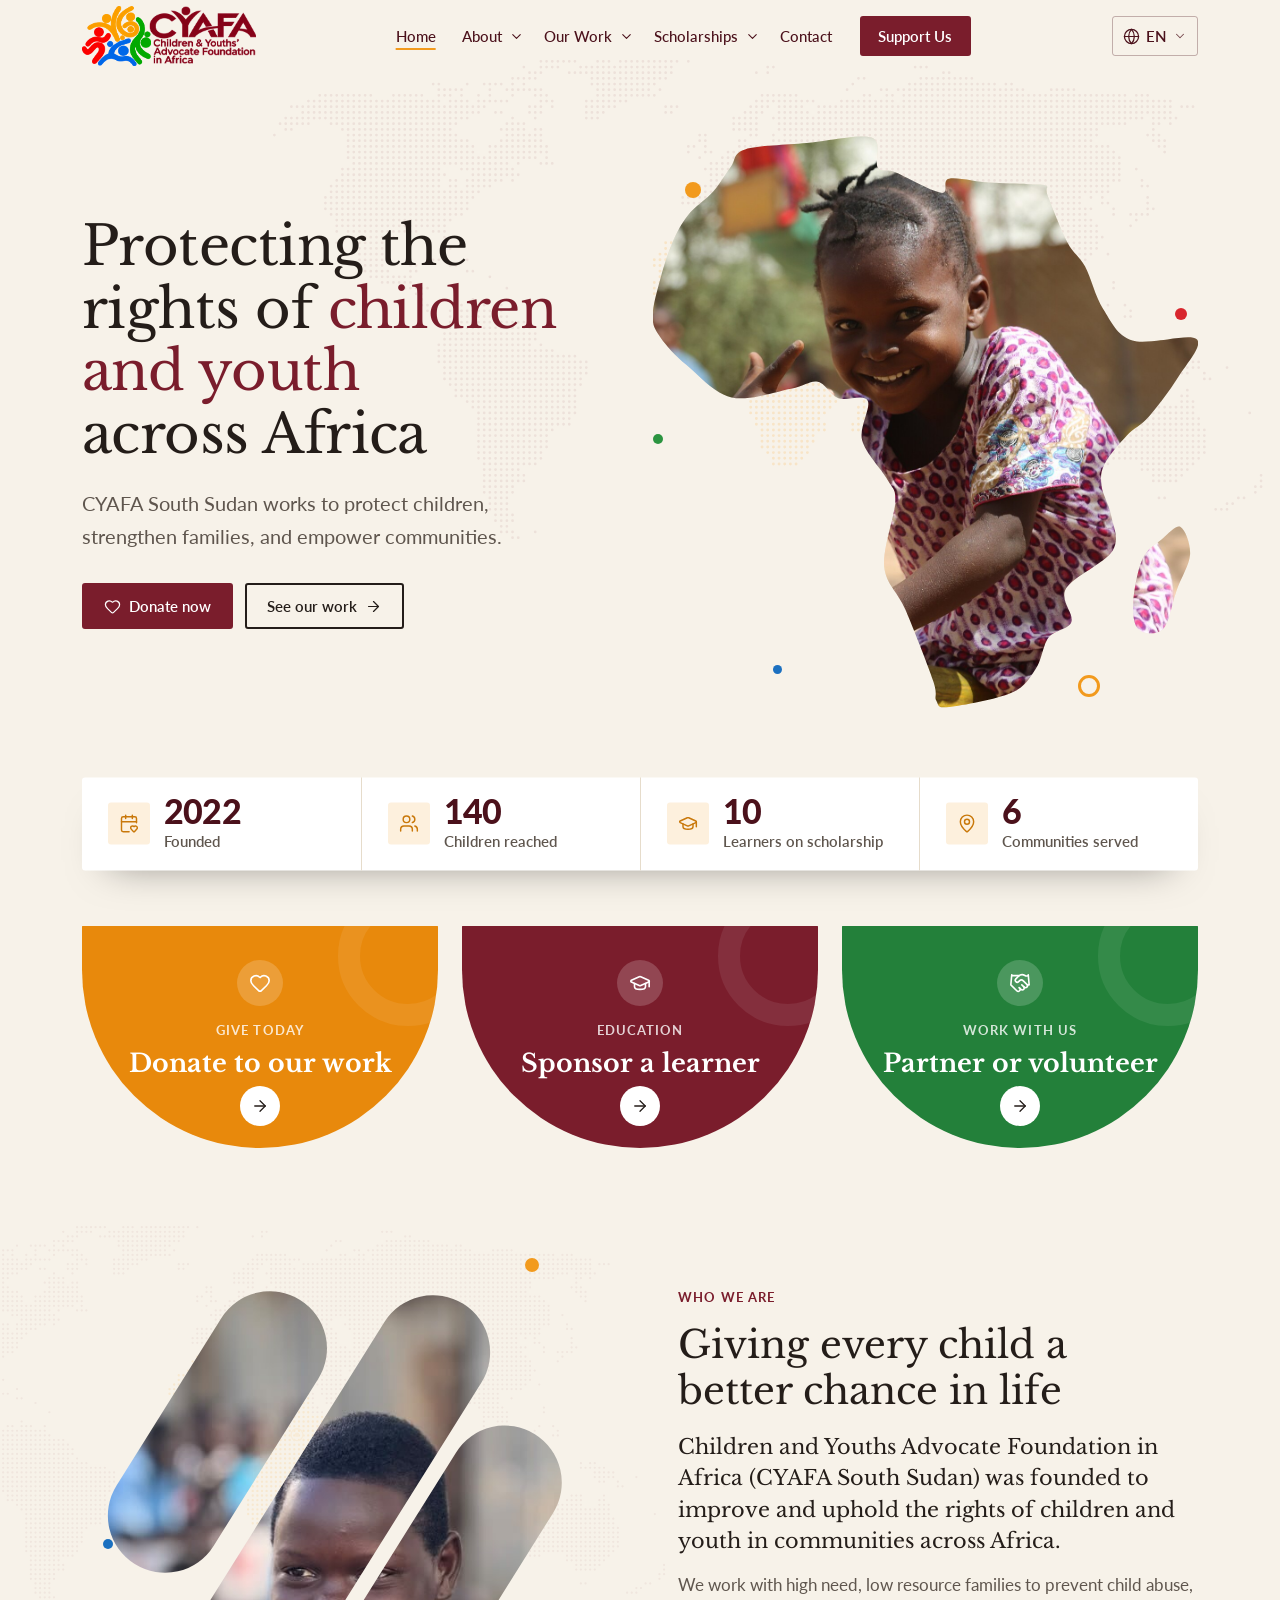
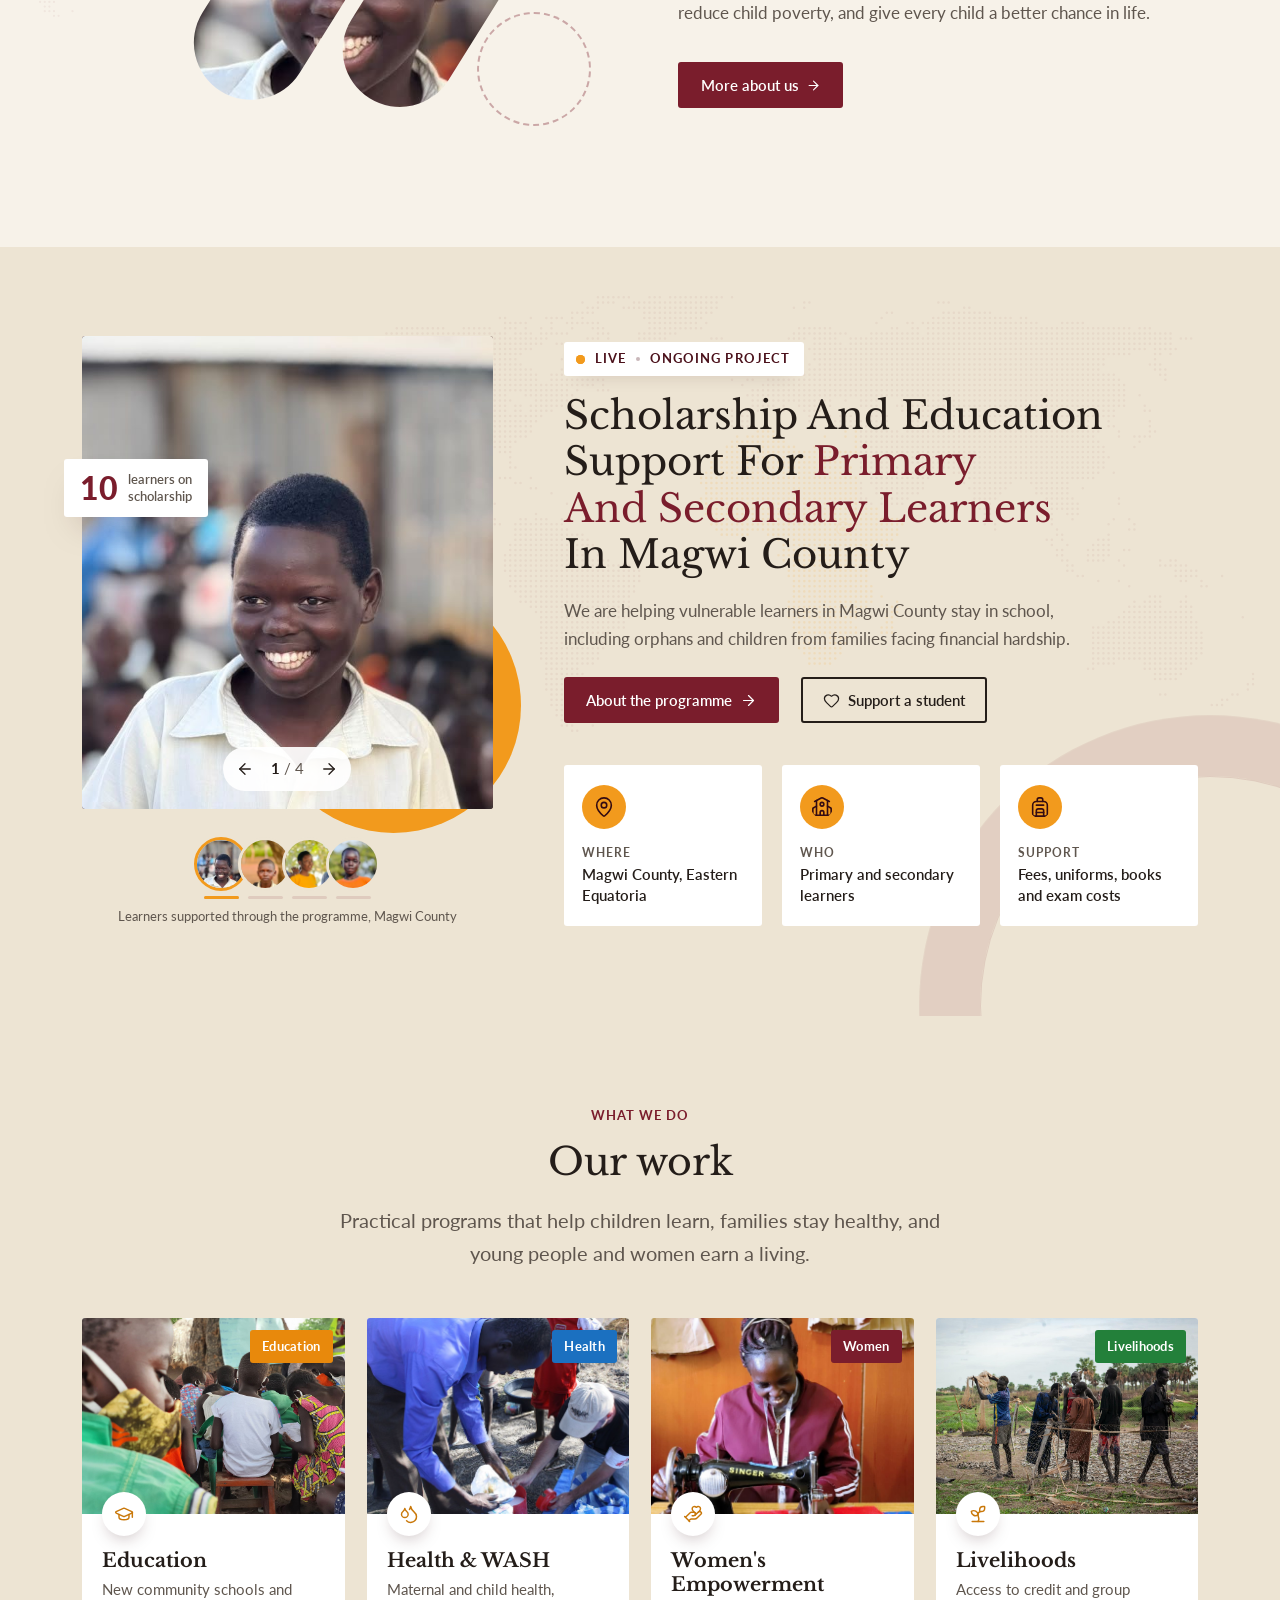
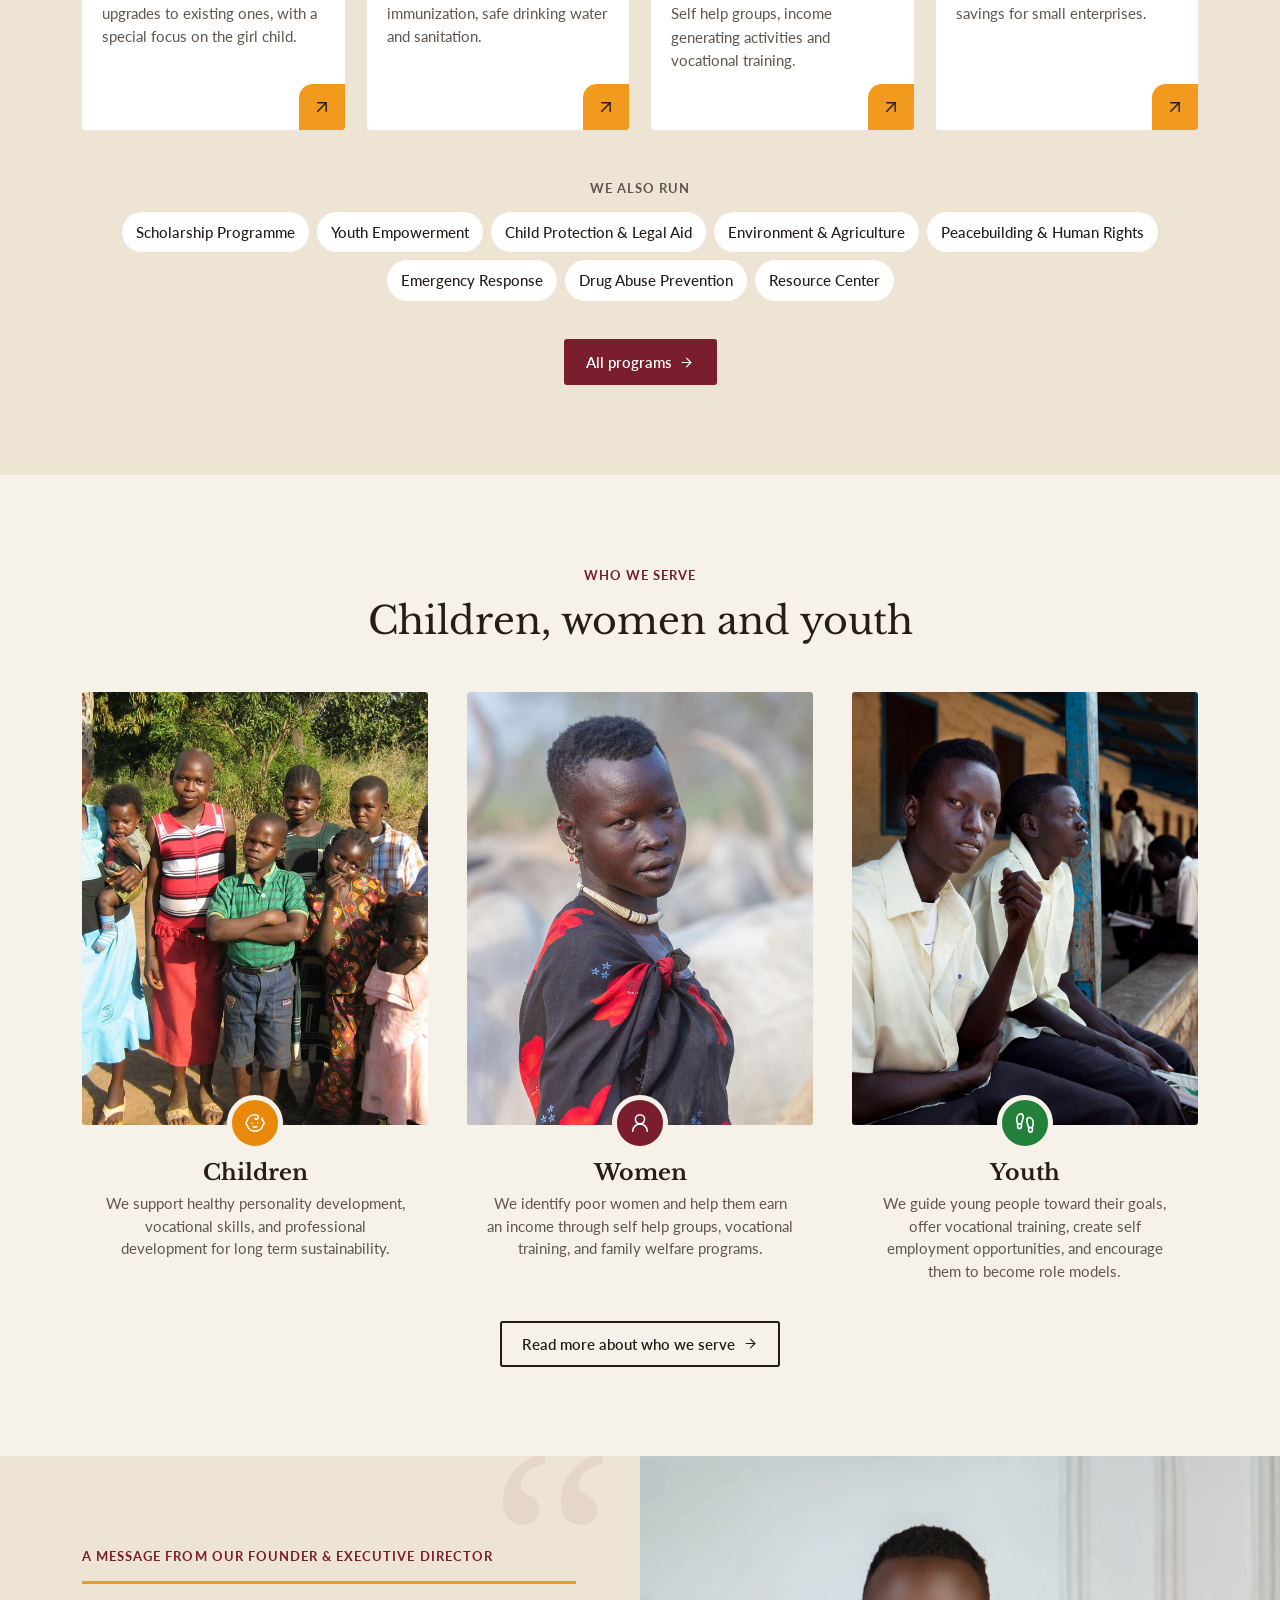
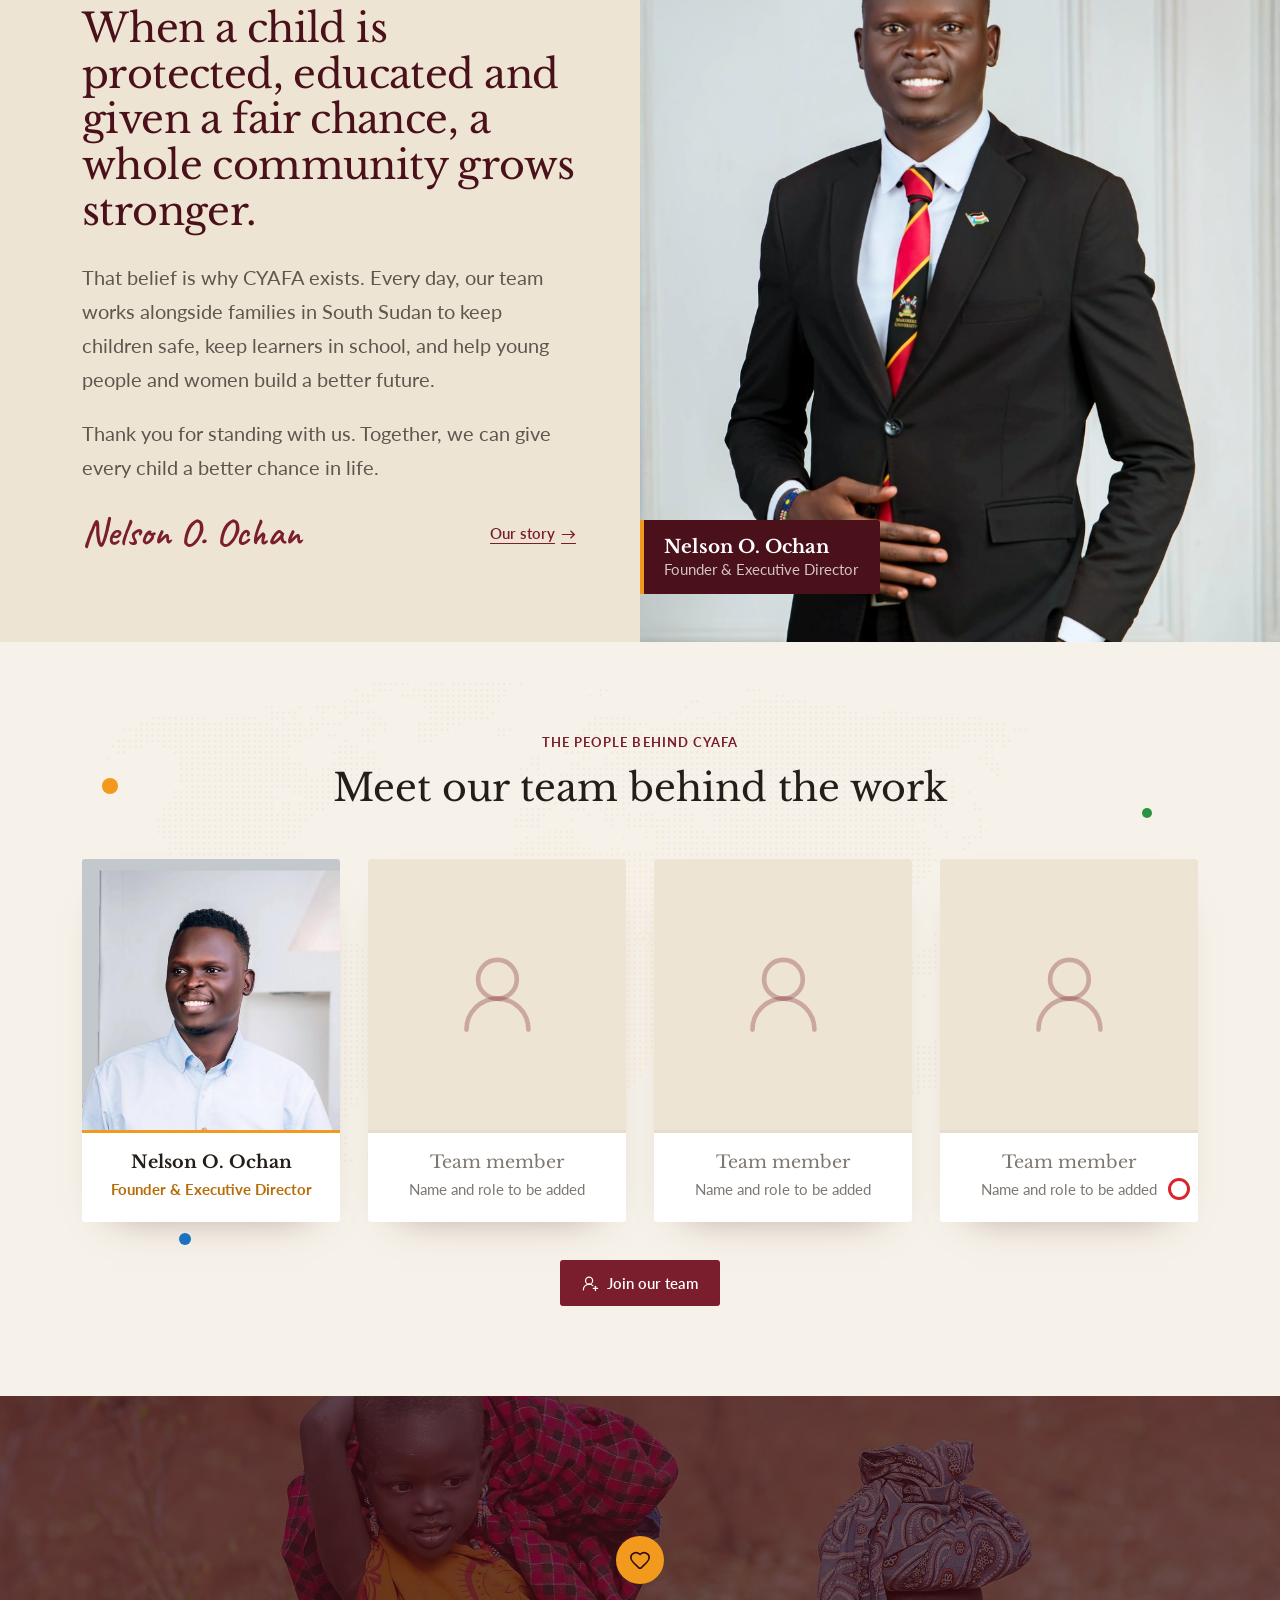
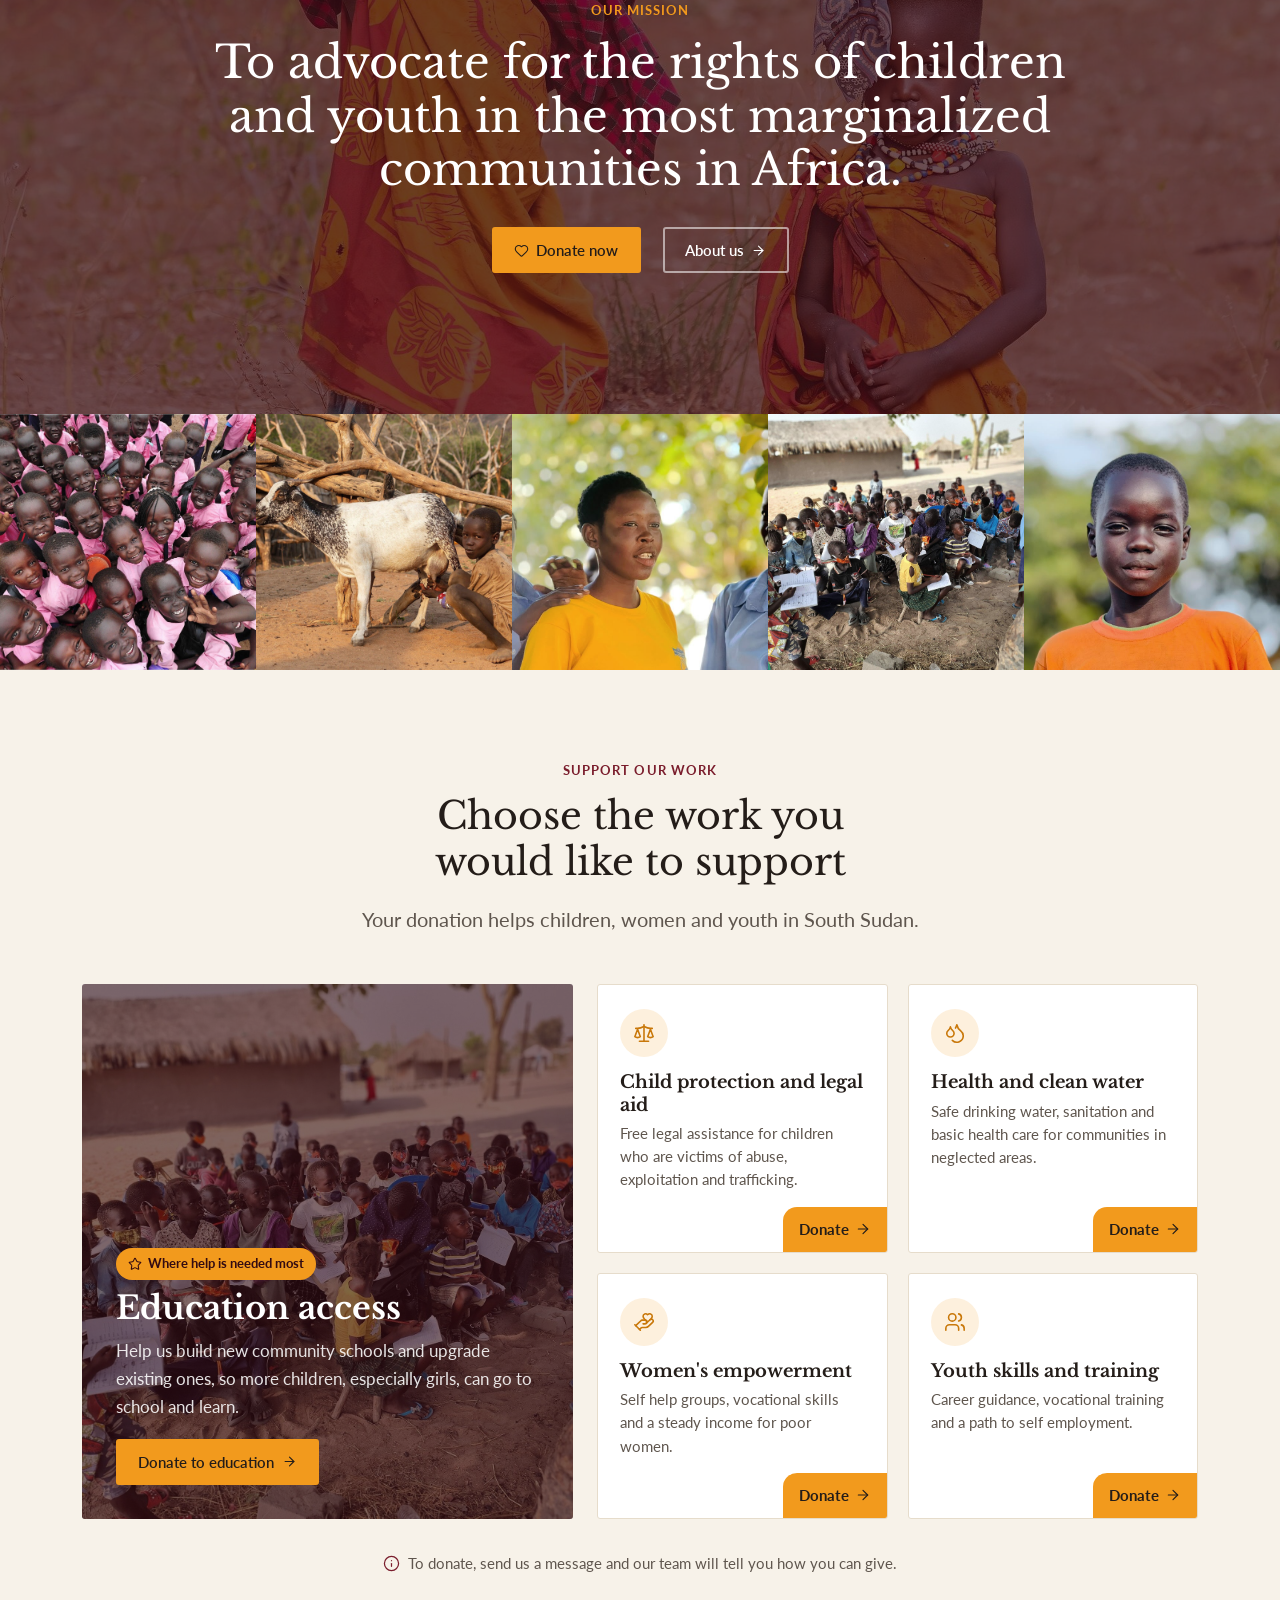
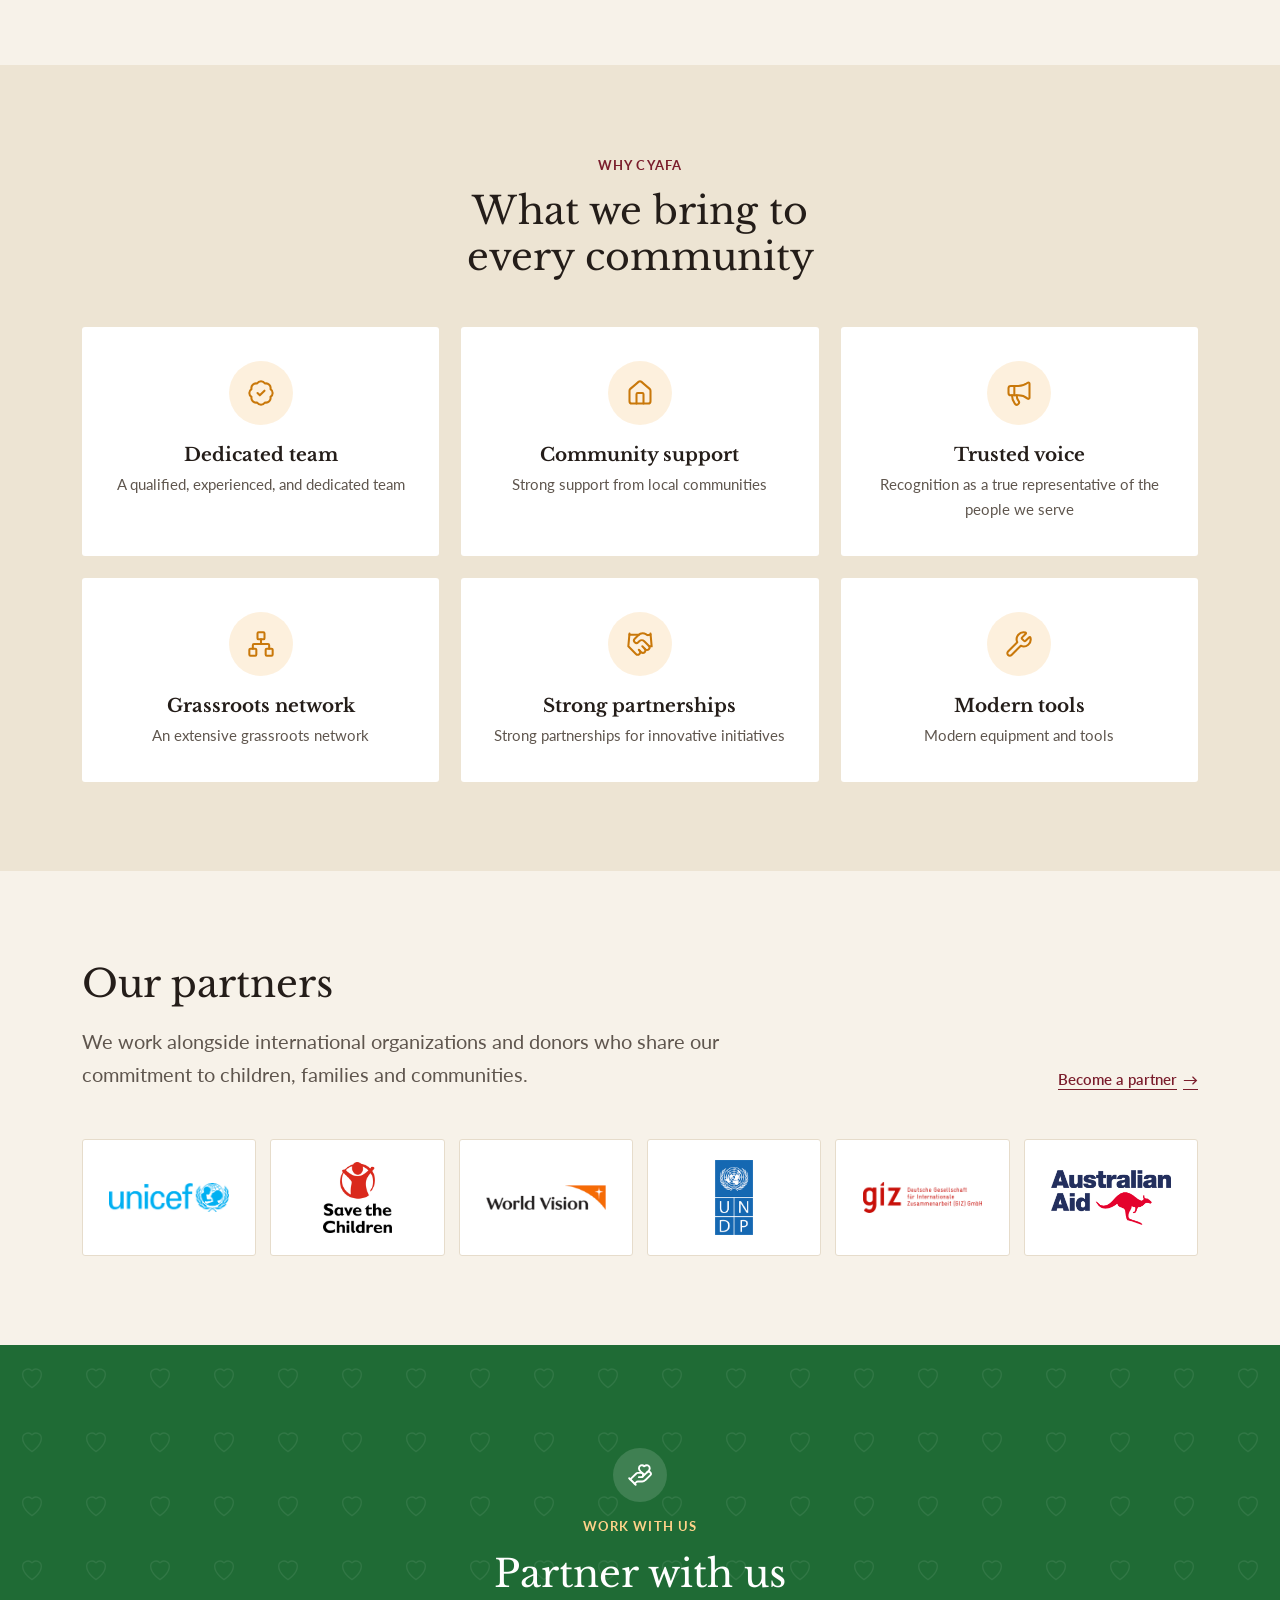
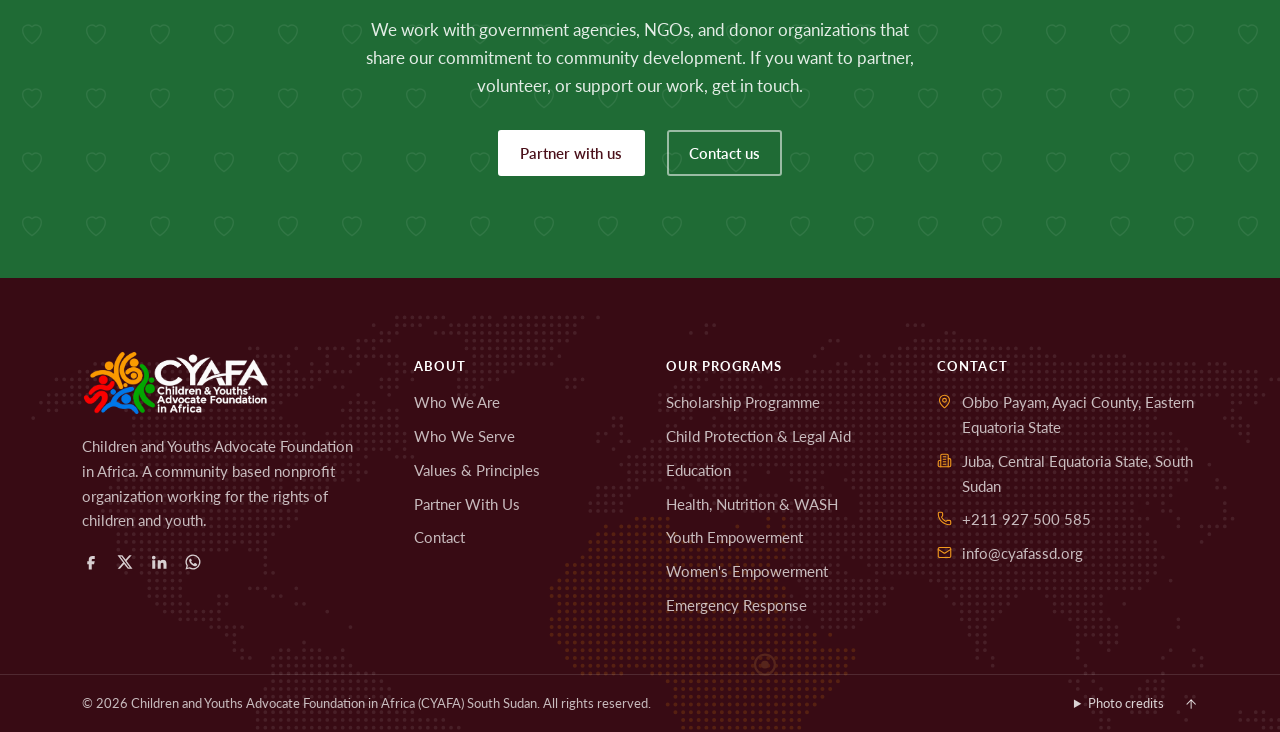
==== commit e1b7b5e9: "Make the header transparent over the hero and use the new logo The header now starts with no backgro" ====
--- a/index.html
+++ b/index.html
@@ -14,16 +14,17 @@
   <link rel="preconnect" href="https://fonts.googleapis.com">
   <link rel="preconnect" href="https://fonts.gstatic.com" crossorigin>
   <link href="https://fonts.googleapis.com/css2?family=Lato:wght@400;700;900&family=Libre+Baskerville:wght@400;700&family=Caveat:wght@600&display=swap" rel="stylesheet">
-  <link rel="stylesheet" href="styles.css?v=103">
+  <link rel="stylesheet" href="styles.css?v=104">
 </head>
 <body>
 
   <!-- HEADER -->
-  <header class="site-header" id="top">
+  <header class="site-header on-light" id="top">
     <div class="mainbar">
       <div class="container mainbar-inner">
         <a href="./" class="brand" aria-label="CYAFA South Sudan home">
-          <img src="images/cyafa-logo.png" alt="CYAFA South Sudan" class="brand-logo" width="640" height="240">
+          <img src="images/cyafa-logo-light.png" alt="CYAFA South Sudan" class="brand-logo logo-light" width="523" height="180">
+          <img src="images/cyafa-logo-color.png" alt="" class="brand-logo logo-color" width="523" height="180" aria-hidden="true">
         </a>
         <nav id="site-nav" class="site-nav" aria-label="Main">
           <a href="./" class="nav-link" aria-current="page">Home</a>
--- a/styles.css
+++ b/styles.css
@@ -1570,3 +1570,38 @@
   .tc-body h3 { font-size: .95rem; }
   .tc-body p { font-size: .78rem; }
 }
+
+
+/* ---------- Header: transparent over the hero, maroon once the page scrolls ---------- */
+.site-header { position: fixed; left: 0; right: 0; top: 0; background: transparent; transition: background .35s var(--ease), box-shadow .35s var(--ease); }
+.site-header.scrolled, .site-header.menu-open { background: var(--maroon-dark); }
+.mainbar-inner { transition: height .35s var(--ease); }
+.brand { position: relative; }
+.brand-logo { height: 60px; transition: opacity .3s var(--ease), height .35s var(--ease); }
+.site-header.scrolled .brand-logo { height: 50px; }
+.logo-color { position: absolute; left: 0; top: 50%; translate: 0 -50%; opacity: 0; pointer-events: none; }
+.hero { padding-top: calc(var(--header-h) + clamp(40px, 5vw, 72px)); }
+.page-hero { min-height: calc(380px + var(--header-h)); max-height: calc(520px + var(--header-h)); }
+.page-hero .container { padding-top: calc(var(--header-h) + clamp(48px, 7vw, 96px)); }
+
+/* Home: the hero is light, so the bar starts with the colour logo and dark links */
+.site-header.on-light:not(.scrolled):not(.menu-open) .logo-light { opacity: 0; }
+.site-header.on-light:not(.scrolled):not(.menu-open) .logo-color { opacity: 1; pointer-events: auto; }
+.site-header.on-light:not(.scrolled):not(.menu-open) .nav-toggle { color: var(--maroon-dark); }
+@media (min-width: 1121px) {
+  .site-header.on-light:not(.scrolled) .site-nav > .nav-link,
+  .site-header.on-light:not(.scrolled) .nav-item > .nav-link,
+  .site-header.on-light:not(.scrolled) .sub-toggle { color: var(--maroon-dark); }
+  .site-header.on-light:not(.scrolled) .nav-cta { background: var(--maroon); border-color: var(--maroon); color: var(--white); }
+  .site-header.on-light:not(.scrolled) .nav-cta:hover { background: var(--maroon-dark); border-color: var(--maroon-dark); }
+  .site-header.on-light:not(.scrolled) .lang-btn { color: var(--maroon-dark); border-color: rgba(75,17,27,.3); }
+  .site-header.on-light:not(.scrolled) .lang-btn:hover, .site-header.on-light:not(.scrolled) .lang.open .lang-btn { border-color: var(--maroon-dark); background: rgba(75,17,27,.05); }
+}
+@media (max-width: 1120px) {
+  .site-header.on-light:not(.scrolled):not(.menu-open) .lang-btn { color: var(--maroon-dark); border-color: rgba(75,17,27,.3); }
+}
+@media (max-width: 640px) {
+  .brand-logo { height: 44px; }
+  .site-header.scrolled .brand-logo { height: 40px; }
+  .page-hero { min-height: calc(320px + var(--header-h)); max-height: none; }
+}
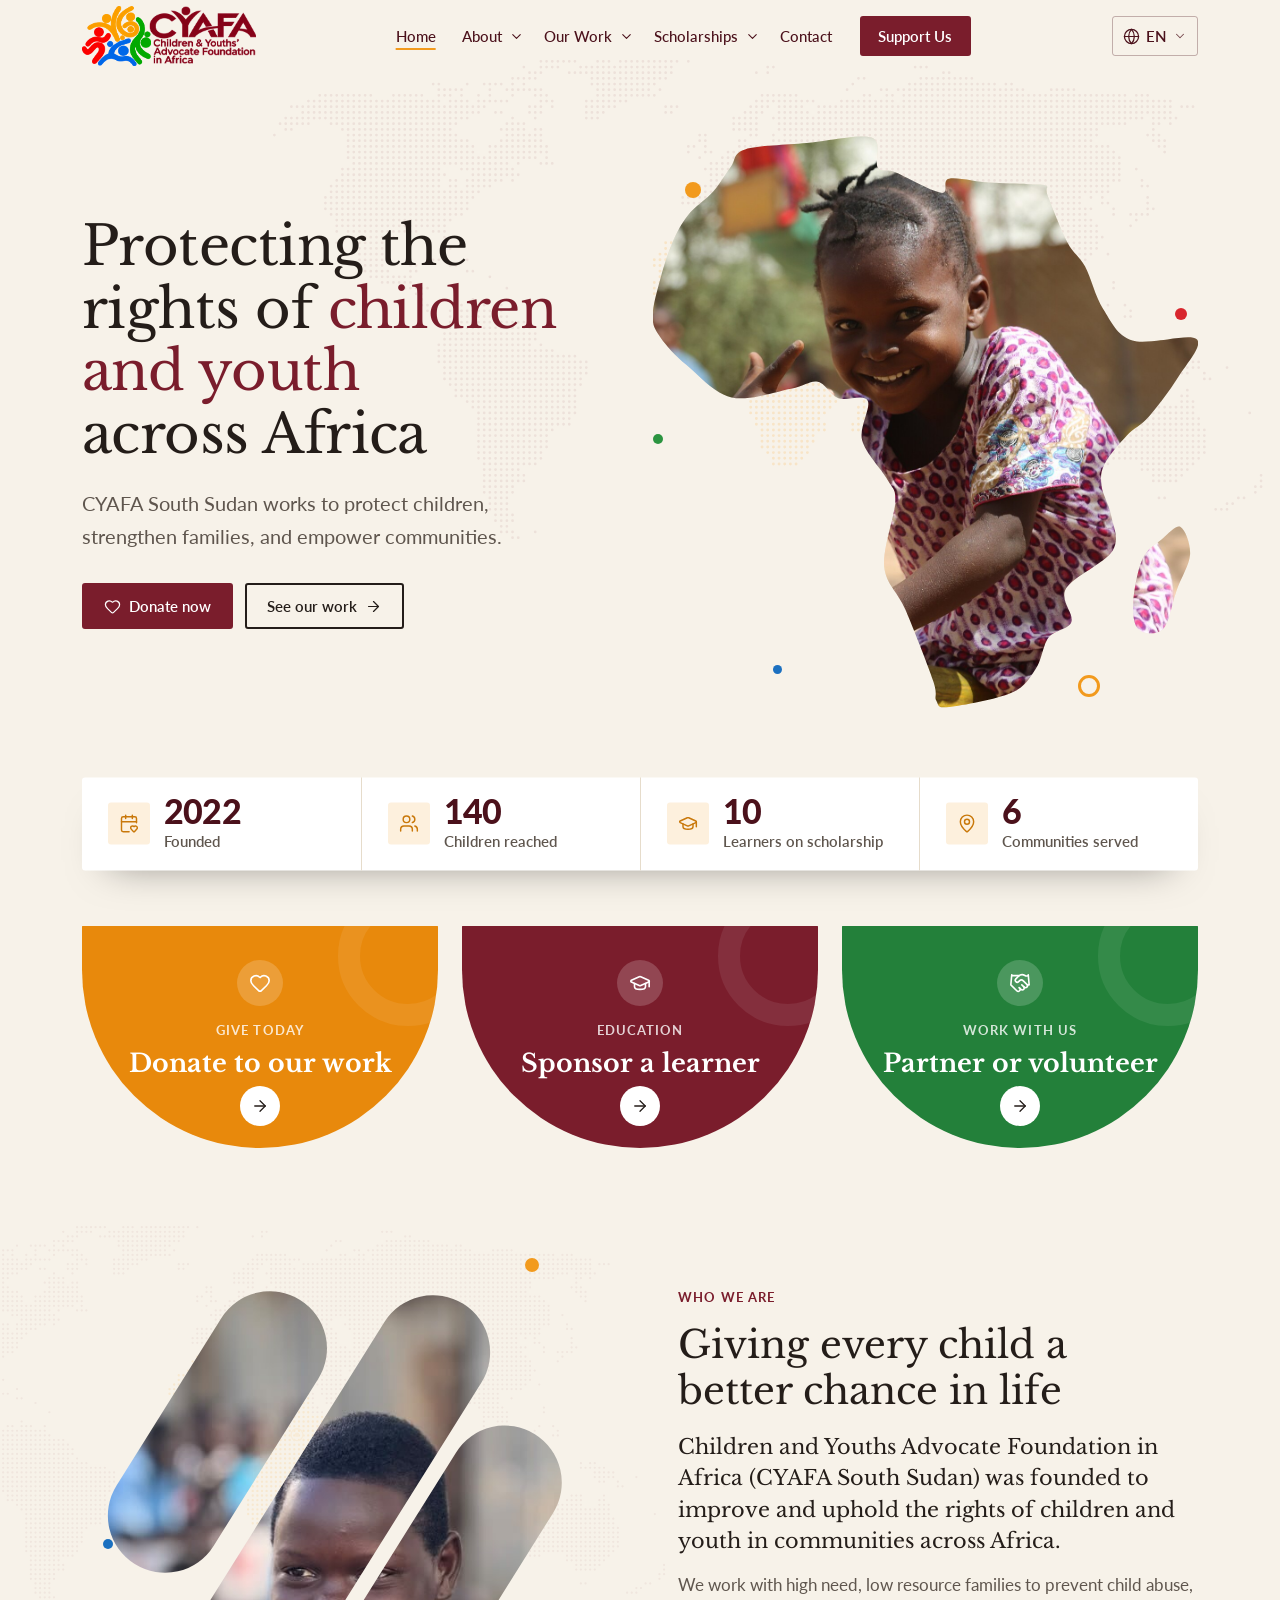
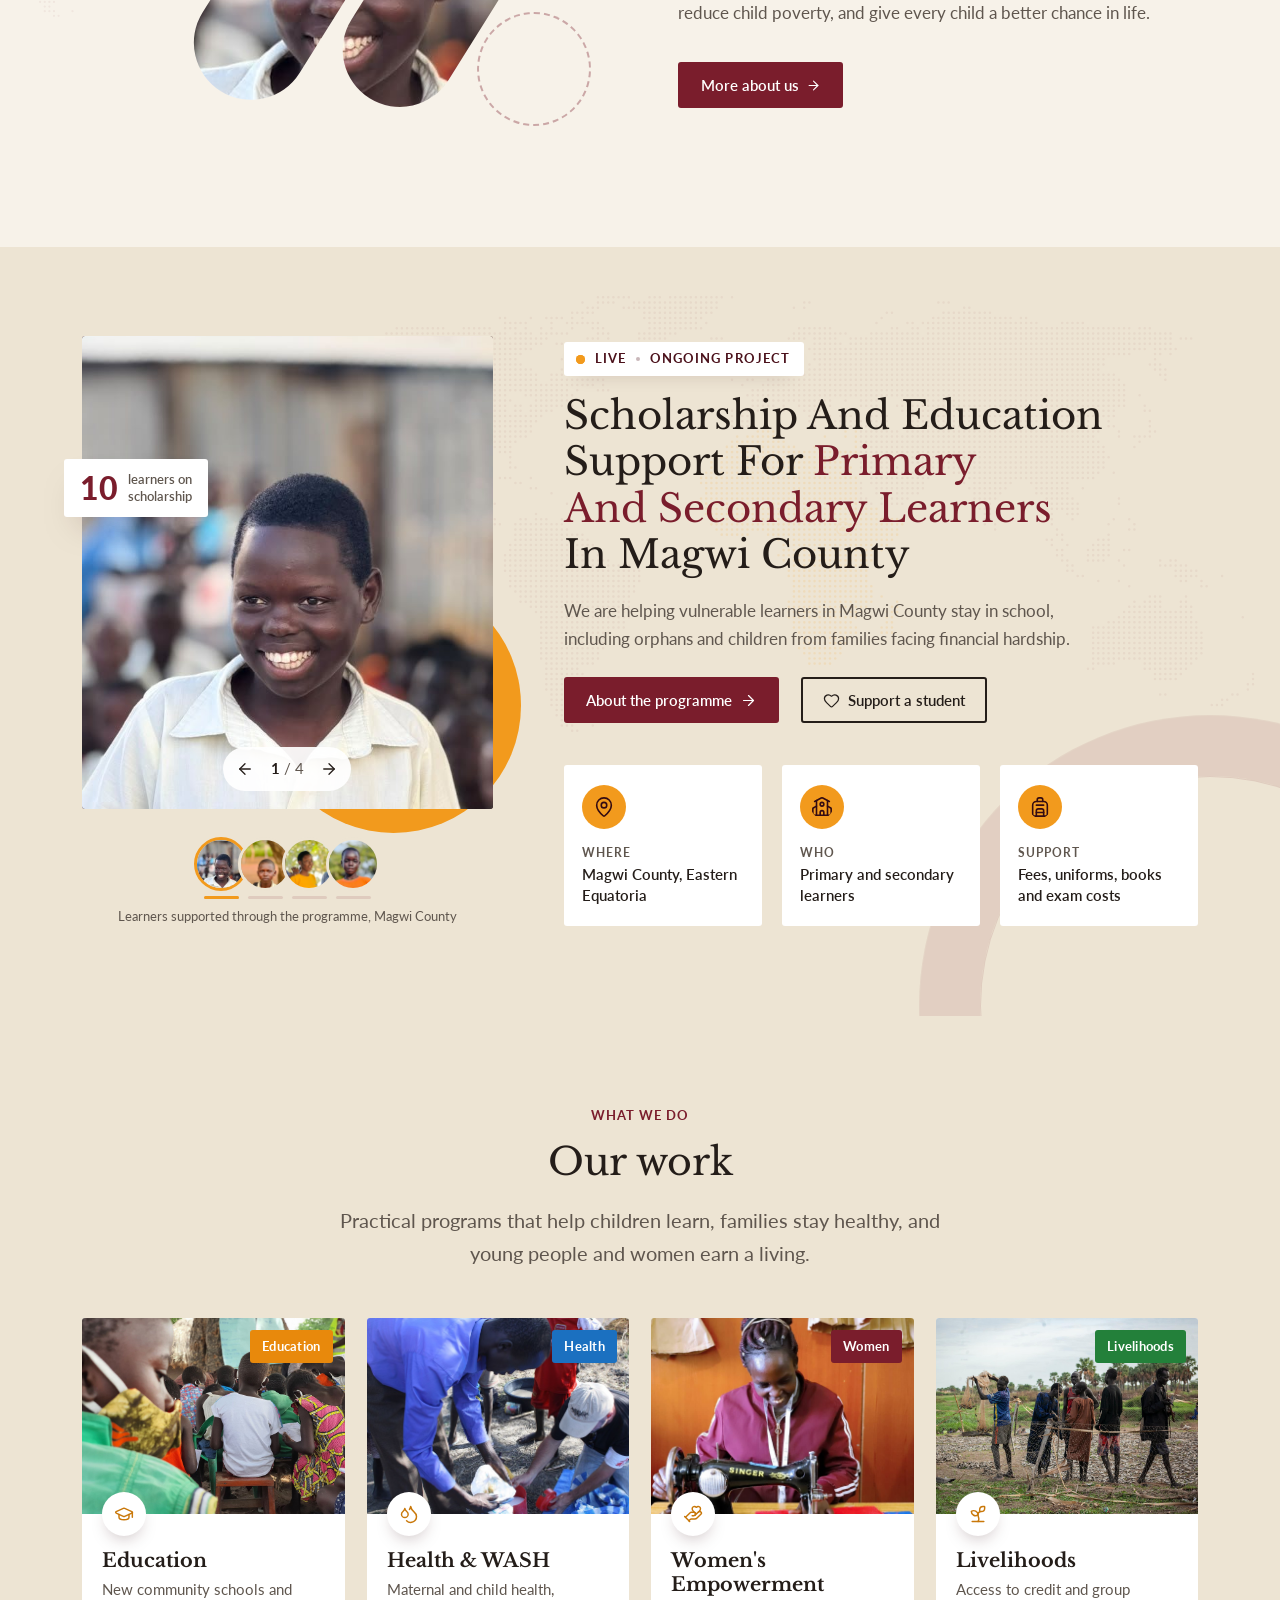
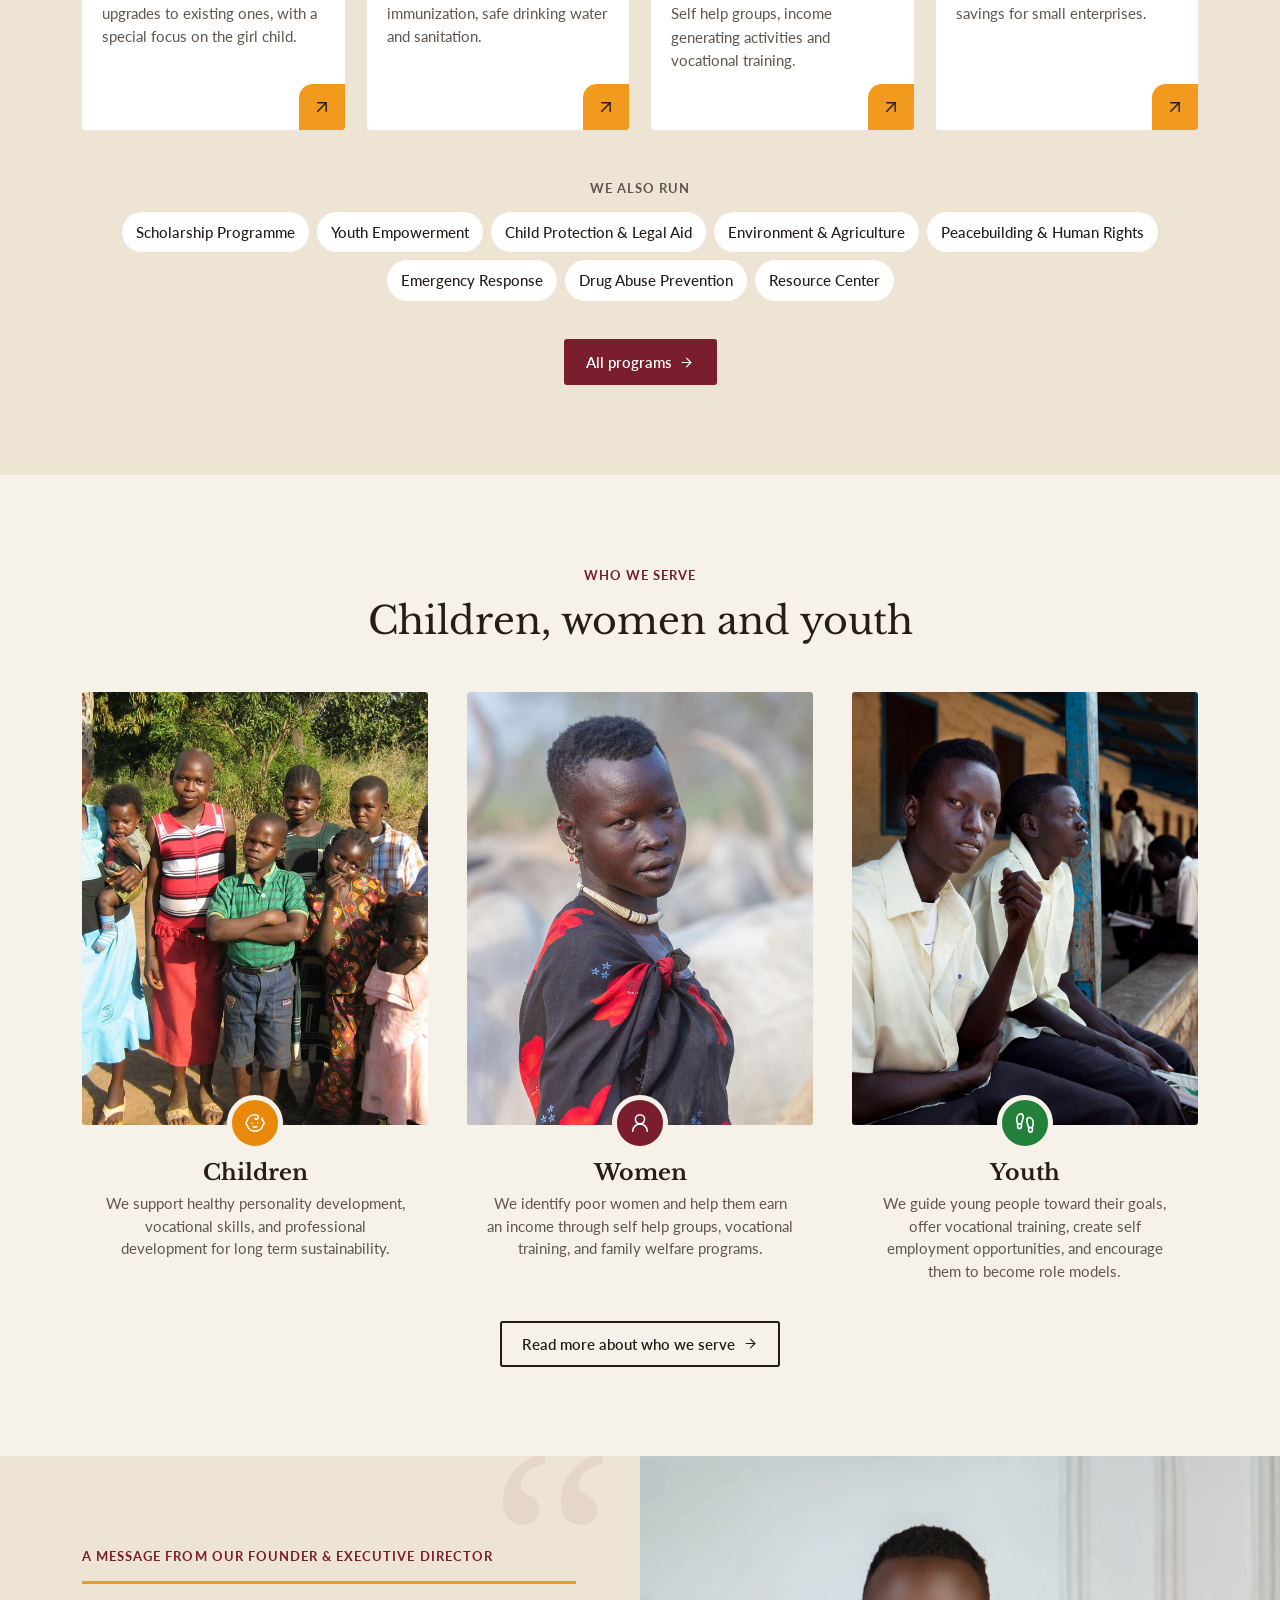
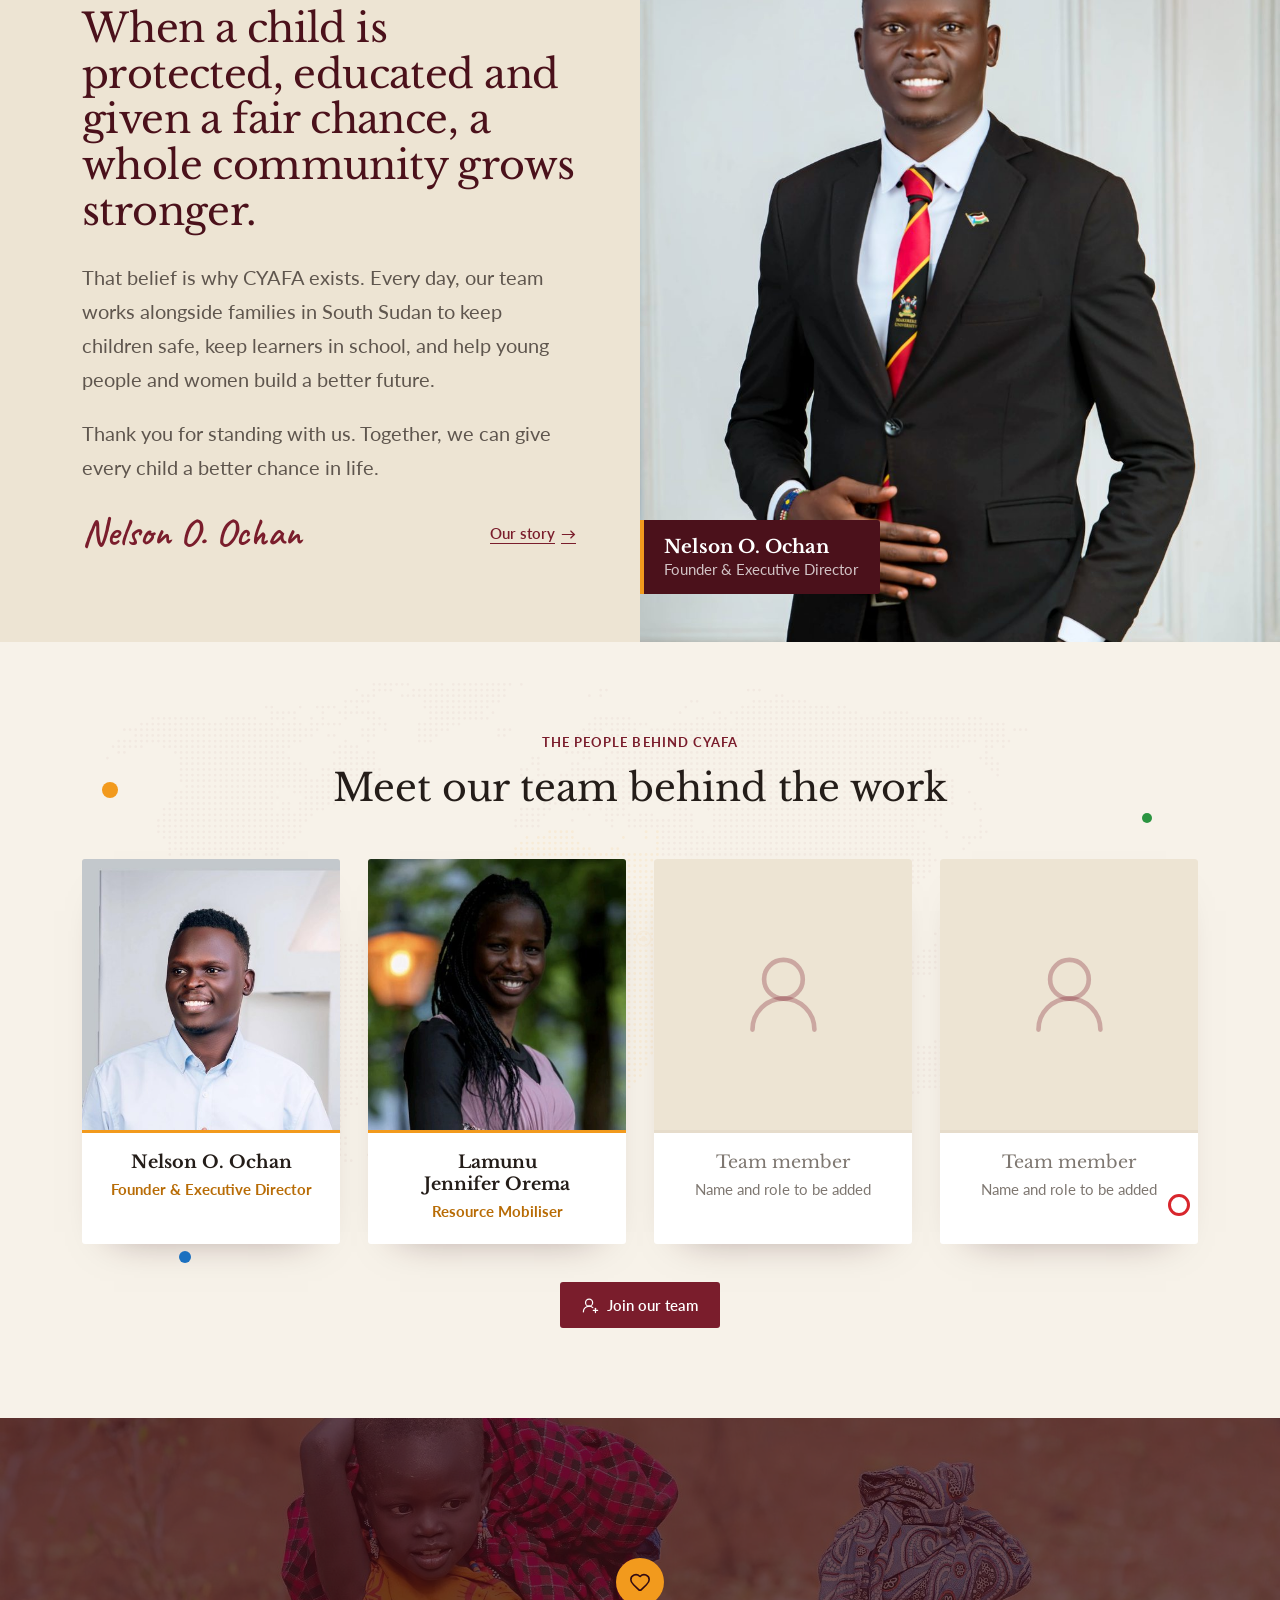
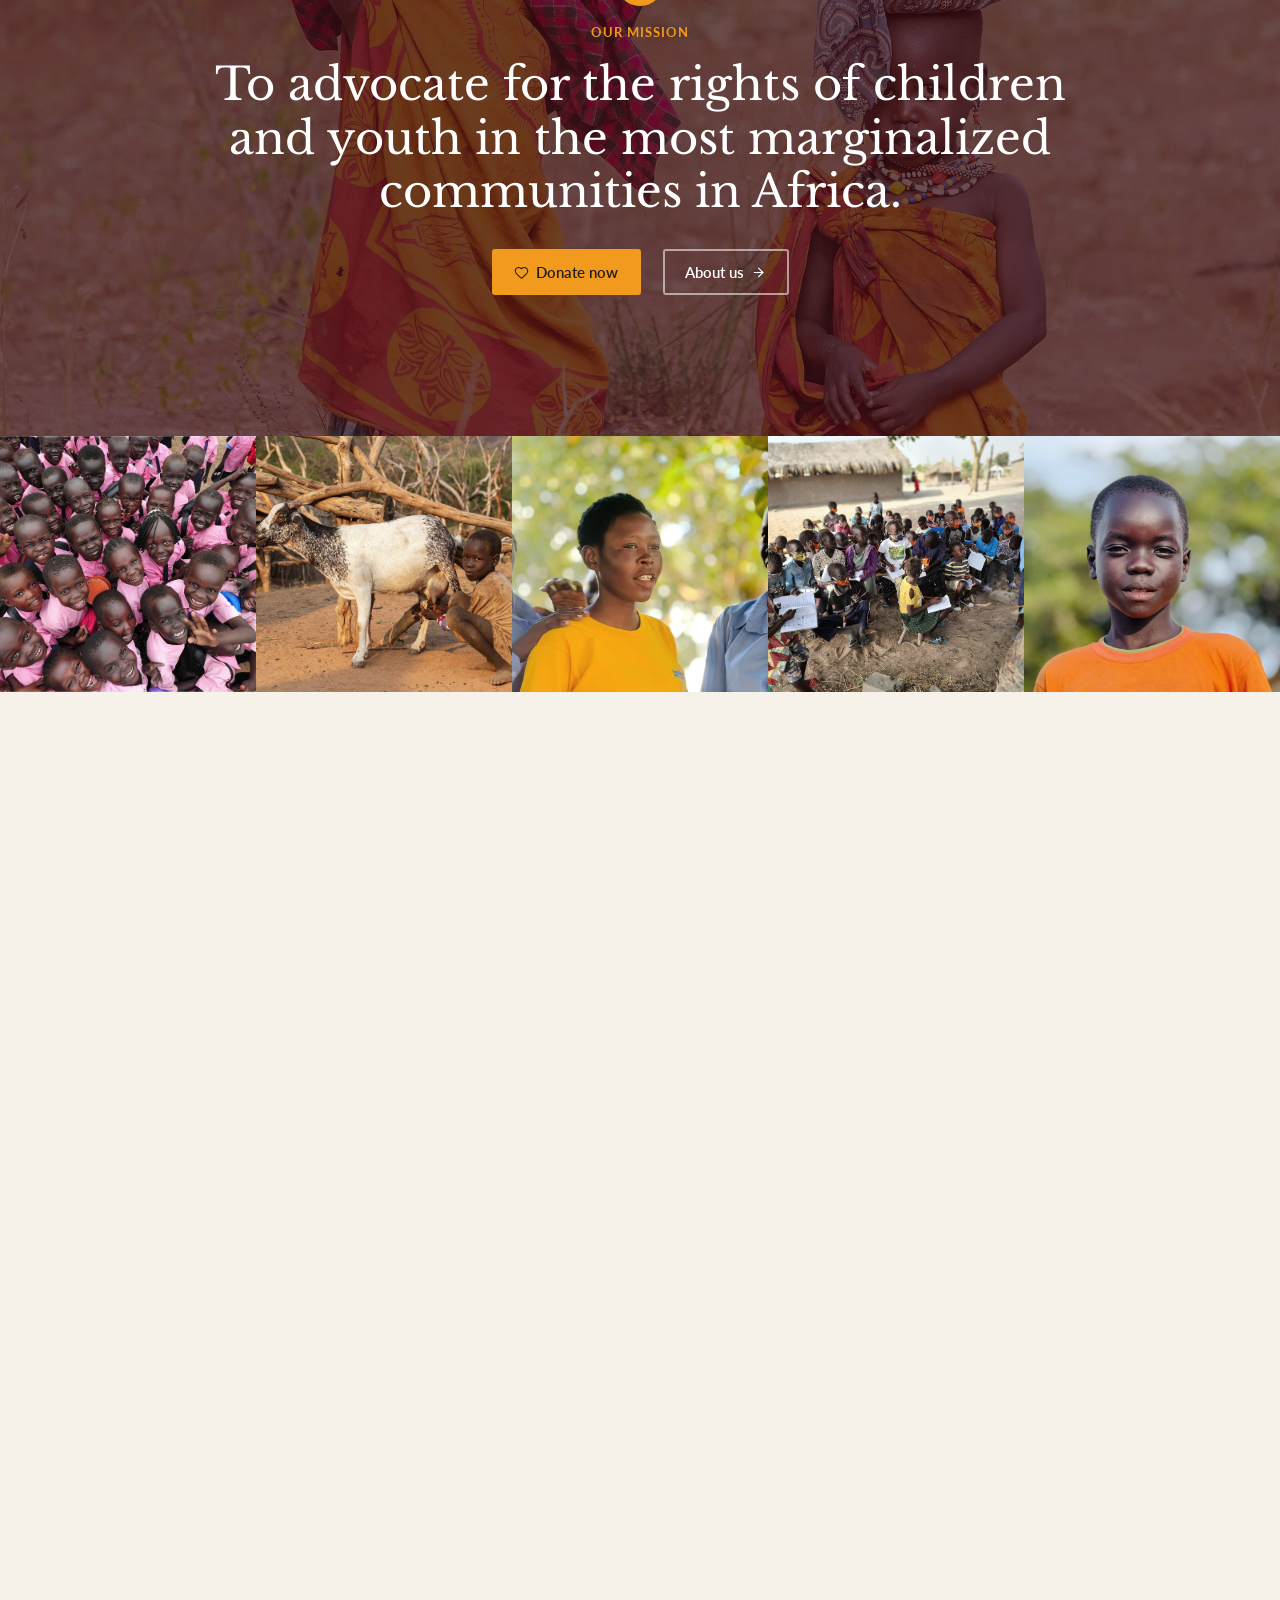
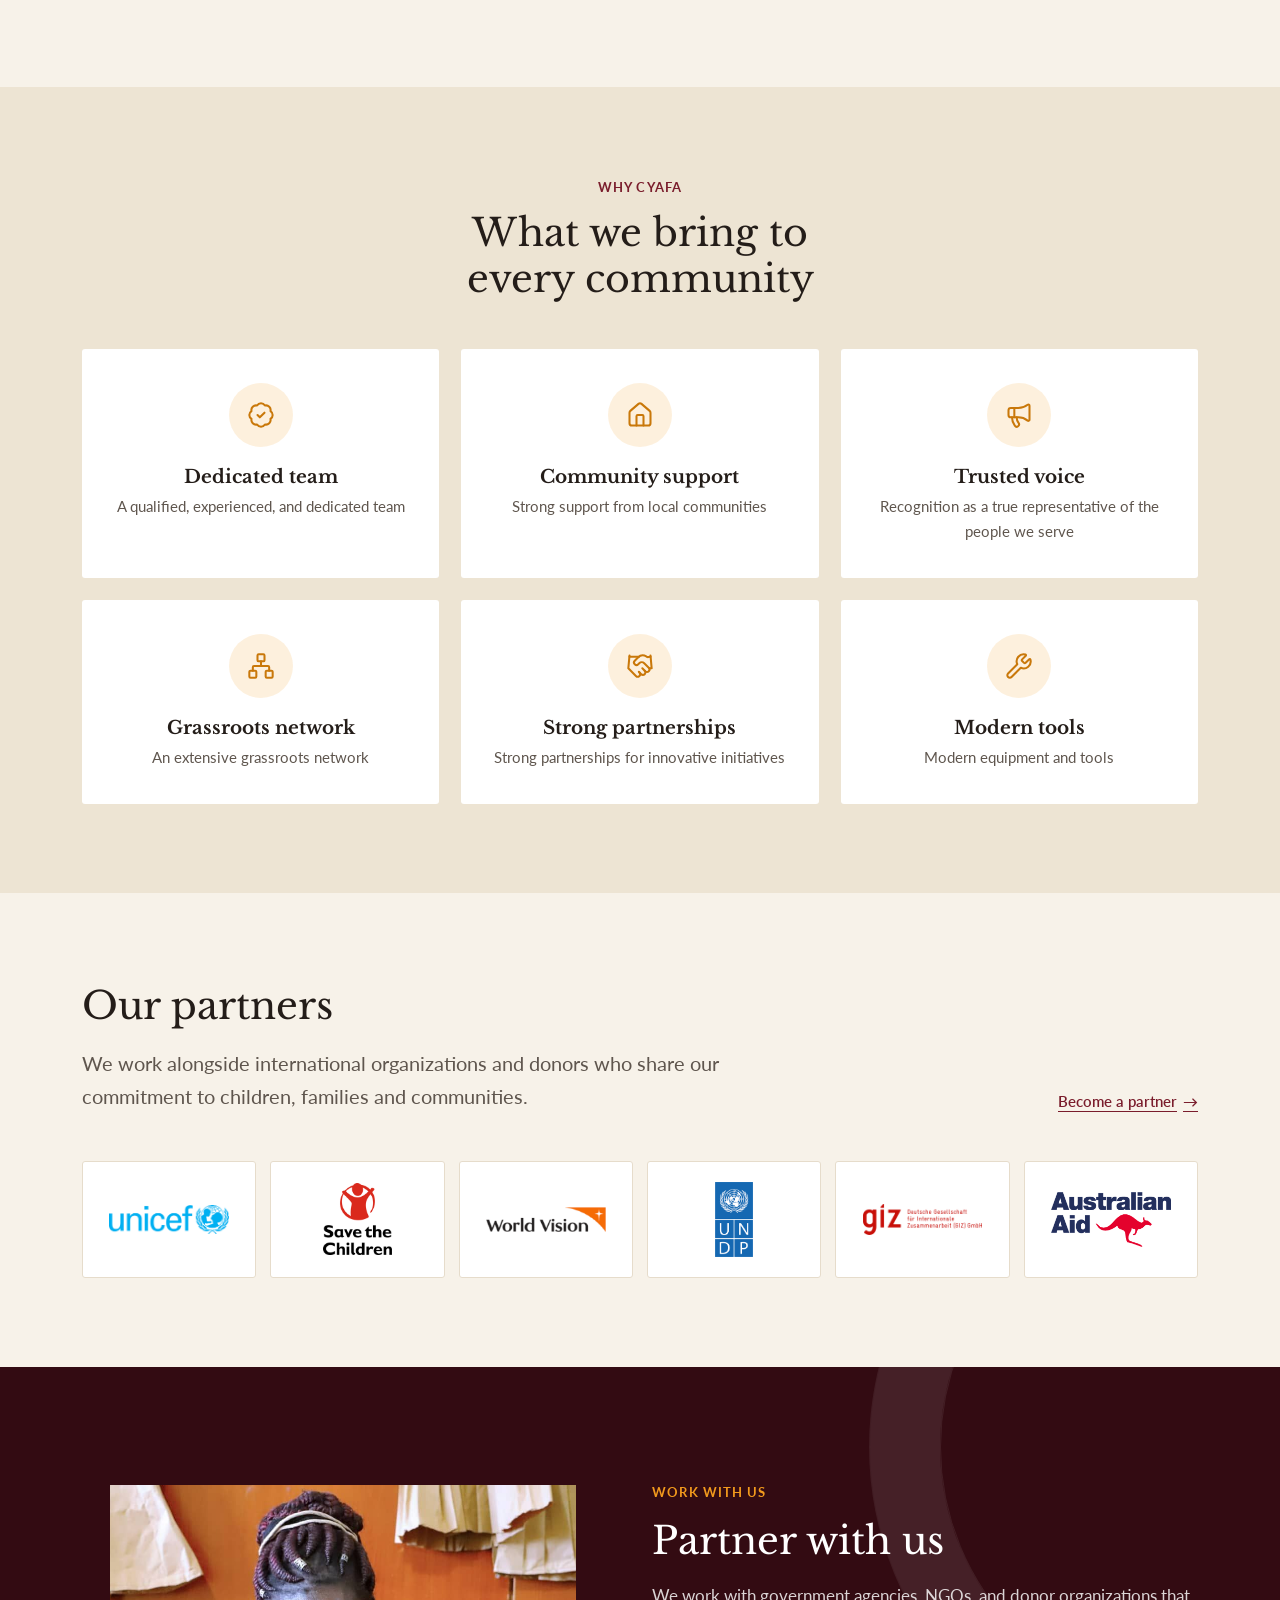
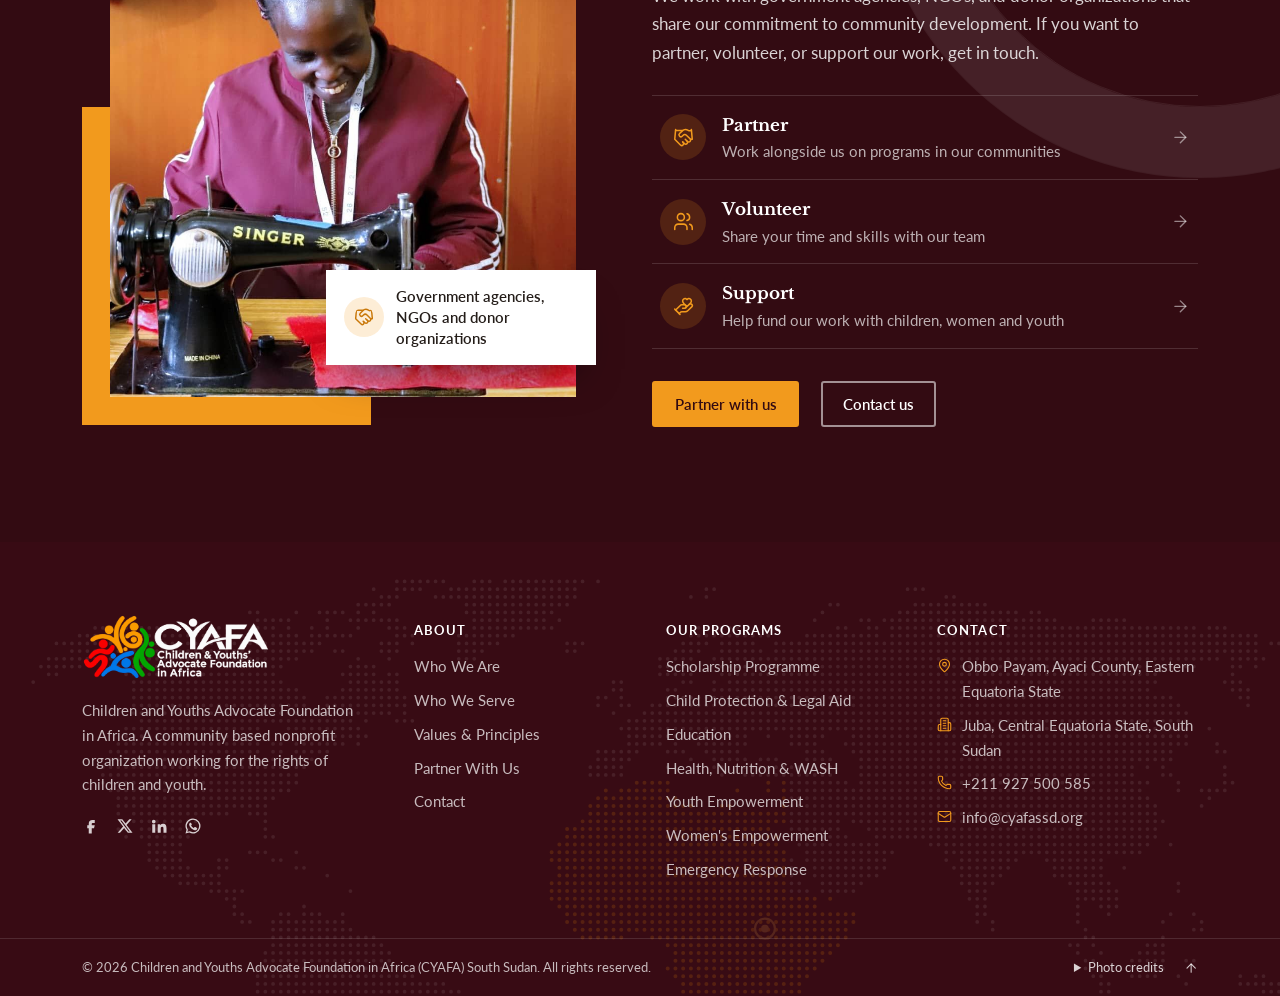
==== commit 2ae6328c: "Straighten inner page heroes, darken their mega menu, redesign the partner section and add a team me" ====
--- a/index.html
+++ b/index.html
@@ -14,7 +14,7 @@
   <link rel="preconnect" href="https://fonts.googleapis.com">
   <link rel="preconnect" href="https://fonts.gstatic.com" crossorigin>
   <link href="https://fonts.googleapis.com/css2?family=Lato:wght@400;700;900&family=Libre+Baskerville:wght@400;700&family=Caveat:wght@600&display=swap" rel="stylesheet">
-  <link rel="stylesheet" href="styles.css?v=104">
+  <link rel="stylesheet" href="styles.css?v=106">
 </head>
 <body>
 
@@ -413,11 +413,13 @@
             </div>
             <div class="tc-body"><h3 translate="no">Nelson O. Ochan</h3><p>Founder &amp; Executive Director</p></div>
           </li>
-          <li class="tcard-m is-placeholder">
-            <div class="tc-photo"><span class="tc-empty"><i data-lucide="user-round"></i></span>
-              <div class="tc-social" aria-hidden="true"><span><svg viewBox="0 0 24 24" aria-hidden="true"><path d="M14 8h3V4h-3a5 5 0 0 0-5 5v2H7v4h2v7h4v-7h3l1-4h-4V9a1 1 0 0 1 1-1z"/></svg></span><span><svg viewBox="0 0 24 24" aria-hidden="true"><path d="M17.8 3h3.1l-6.8 7.8L22 21h-6.2l-4.9-6.4L5.3 21H2.2l7.3-8.3L2 3h6.4l4.4 5.8L17.8 3zm-1.1 16.2h1.7L7.4 4.7H5.6l11.1 14.5z"/></svg></span><span><svg viewBox="0 0 24 24" aria-hidden="true"><path d="M4.98 3.5a2.5 2.5 0 1 1 0 5 2.5 2.5 0 0 1 0-5zM3 9.5h4V21H3V9.5zm6.5 0h3.8v1.6h.1c.5-1 1.8-2 3.8-2 4 0 4.8 2.6 4.8 6V21h-4v-5.1c0-1.2 0-2.8-1.7-2.8s-2 1.3-2 2.7V21h-4V9.5z"/></svg></span></div>
-            </div>
-            <div class="tc-body"><h3>Team member</h3><p>Name and role to be added</p></div>
+          <li class="tcard-m">
+            <div class="tc-photo"><img src="images/team/lamunu-jennifer-orema-480.jpg" alt="Lamunu Jennifer Orema" loading="lazy" width="480" height="480">
+              <div class="tc-social">
+                <a href="mailto:info@cyafassd.org" aria-label="Email Lamunu Jennifer Orema"><svg viewBox="0 0 24 24" aria-hidden="true"><path d="M20 4H4c-1.1 0-2 .9-2 2v12c0 1.1.9 2 2 2h16c1.1 0 2-.9 2-2V6c0-1.1-.9-2-2-2zm0 4-8 5-8-5V6l8 5 8-5v2z"/></svg></a>
+              </div>
+            </div>
+            <div class="tc-body"><h3 translate="no">Lamunu Jennifer Orema</h3><p>Resource Mobiliser</p></div>
           </li>
           <li class="tcard-m is-placeholder">
             <div class="tc-photo"><span class="tc-empty"><i data-lucide="user-round"></i></span>
@@ -566,13 +568,23 @@
       </div>
     </section>
 
-    <section class="give-band">
-      <div class="container">
-        <span class="gb-ic"><i data-lucide="hand-heart"></i></span>
-        <p class="kicker">Work with us</p>
-        <h2>Partner with us</h2>
-        <p>We work with government agencies, NGOs, and donor organizations that share our commitment to community development. If you want to partner, volunteer, or support our work, get in touch.</p>
-        <div class="hero-actions"><a href="contact/#partner" class="btn btn-light">Partner with us</a><a href="contact/" class="btn btn-outline">Contact us</a></div>
+    <section class="partner-cta" aria-labelledby="partner-cta-title">
+      <div class="container pc-grid">
+        <div class="pc-media">
+          <img src="images/women-tailoring.jpg" alt="A young woman smiling as she sews at a tailoring training session" loading="lazy">
+          <p class="pc-tag"><i data-lucide="handshake"></i><span>Government agencies, NGOs and donor organizations</span></p>
+        </div>
+        <div class="pc-body">
+          <p class="kicker">Work with us</p>
+          <h2 id="partner-cta-title">Partner with us</h2>
+          <p class="pc-lead">We work with government agencies, NGOs, and donor organizations that share our commitment to community development. If you want to partner, volunteer, or support our work, get in touch.</p>
+          <ul class="pc-ways">
+            <li><a href="contact/#partner"><span class="pc-ic"><i data-lucide="handshake"></i></span><span class="pc-txt"><strong>Partner</strong><small>Work alongside us on programs in our communities</small></span><i data-lucide="arrow-right" class="pc-go"></i></a></li>
+            <li><a href="contact/"><span class="pc-ic"><i data-lucide="users"></i></span><span class="pc-txt"><strong>Volunteer</strong><small>Share your time and skills with our team</small></span><i data-lucide="arrow-right" class="pc-go"></i></a></li>
+            <li><a href="work/#donate"><span class="pc-ic"><i data-lucide="hand-heart"></i></span><span class="pc-txt"><strong>Support</strong><small>Help fund our work with children, women and youth</small></span><i data-lucide="arrow-right" class="pc-go"></i></a></li>
+          </ul>
+          <div class="hero-actions"><a href="contact/#partner" class="btn btn-orange">Partner with us</a><a href="contact/" class="btn btn-outline">Contact us</a></div>
+        </div>
       </div>
     </section>
 
--- a/styles.css
+++ b/styles.css
@@ -116,7 +116,7 @@
 .nav-item:hover .sub-toggle svg, .nav-item.open .sub-toggle svg { transform: rotate(180deg); }
 .mega {
   position: absolute; left: 0; right: 0; top: 100%; z-index: 10;
-  background: var(--white); border-top: 3px solid var(--orange);
+  background: var(--white);
   box-shadow: 0 30px 50px -30px rgba(36,12,14,.55);
   opacity: 0; visibility: hidden; transform: translateY(8px);
   transition: opacity .3s var(--ease), transform .3s var(--ease), visibility 0s linear .3s;
@@ -1171,8 +1171,8 @@
 .sub-card .link-arrow, .cause .link-arrow, .ct-involve-card .link-arrow { position: absolute; right: 0; bottom: 0; padding: 10px 16px; background: var(--orange); color: var(--ink); text-decoration: none; border-radius: 14px 0 0 0; transition: background .3s, color .3s; }
 .sub-card:hover .link-arrow, .cause:hover .link-arrow, .ct-involve-card:hover .link-arrow { background: var(--maroon); color: var(--white); }
 
-/* Page banner: centred title, breadcrumb pill, curved bottom */
-.page-hero { min-height: 340px; height: auto; max-height: none; align-items: center; text-align: center; border-radius: 0 0 50% 50% / 0 0 48px 48px; }
+/* Page banner: centred title, breadcrumb pill, straight bottom edge */
+.page-hero { min-height: 340px; height: auto; max-height: none; align-items: center; text-align: center; }
 .page-hero::after { background: rgba(51,11,18,.68); }
 .page-hero .container { display: flex; flex-direction: column; align-items: center; padding-top: clamp(72px, 9vw, 112px); padding-bottom: clamp(80px, 9vw, 112px); }
 .page-hero h1 { order: 1; max-width: 18ch; }
@@ -1292,7 +1292,7 @@
   .zz-media { max-width: 520px; }
 }
 @media (max-width: 640px) {
-  .page-hero { min-height: 260px; border-radius: 0 0 50% 50% / 0 0 28px 28px; }
+  .page-hero { min-height: 260px; }
   .sch-cats, .icon-grid, .prog-grid, .steps, .sch-steps { grid-template-columns: minmax(0, 1fr); }
   .value-tiles { grid-template-columns: repeat(2, minmax(0, 1fr)); }
   .value-tile { min-height: 0; padding: 20px 12px; }
@@ -1605,3 +1605,64 @@
   .site-header.scrolled .brand-logo { height: 40px; }
   .page-hero { min-height: calc(320px + var(--header-h)); max-height: none; }
 }
+
+/* Inner pages: the hero is dark, so the mega menu drops down in the same deep maroon */
+@media (min-width: 1121px) {
+  .site-header:not(.on-light) .mega { background: var(--maroon-dark); border-top: 1px solid rgba(255,255,255,.1); box-shadow: 0 30px 50px -30px rgba(20,4,8,.8); }
+  .site-header:not(.on-light) .mega-title { color: rgba(255,255,255,.6); border-bottom-color: rgba(255,255,255,.14); }
+  .site-header:not(.on-light) .mega-links a, .site-header:not(.on-light) .mega-programs a { color: var(--white); }
+  .site-header:not(.on-light) .mega-links a:hover, .site-header:not(.on-light) .mega-links a[aria-current="page"], .site-header:not(.on-light) .mega-programs a:hover { background: rgba(255,255,255,.08); color: var(--white); }
+  .site-header:not(.on-light) .mega-links strong { color: var(--white); }
+  .site-header:not(.on-light) .mega-links a[aria-current="page"] strong { color: var(--orange); }
+  .site-header:not(.on-light) .mega-links small { color: rgba(255,255,255,.65); }
+  .site-header:not(.on-light) .sub-ic { background: rgba(255,255,255,.1); color: var(--orange); }
+  .site-header:not(.on-light) .mega-links a:hover .sub-ic, .site-header:not(.on-light) .mega-links a[aria-current="page"] .sub-ic { background: var(--orange); color: var(--maroon-deep); }
+  .site-header:not(.on-light) .mega-programs a svg { color: var(--orange); }
+  .site-header:not(.on-light) .mega-contact p:not(.mega-title) { color: rgba(255,255,255,.7); }
+  .site-header:not(.on-light) .mega-contact strong { color: var(--white); }
+  .site-header:not(.on-light) .mega-contact p a { color: var(--orange); }
+}
+@media (min-width: 1121px) {
+  .site-header:not(.on-light):has(.nav-item:hover .mega, .nav-item:focus-within .mega, .nav-item.open .mega) { background: var(--maroon-dark); }
+}
+
+/* ---------- Partner CTA: photo + three ways to get involved ---------- */
+.btn-orange { background: var(--orange); border-color: var(--orange); color: var(--maroon-deep); }
+.btn-orange:hover { background: #ffb347; border-color: #ffb347; color: var(--maroon-deep); }
+.partner-cta { position: relative; overflow: hidden; isolation: isolate; padding: clamp(72px, 9vw, 120px) 0; background: var(--maroon-deep); color: var(--white); }
+.partner-cta::before { content: ""; position: absolute; z-index: -1; right: -180px; top: -180px; width: 520px; height: 520px; border-radius: 50%; border: 1px solid rgba(255,255,255,.08); box-shadow: 0 0 0 70px rgba(255,255,255,.02), 0 0 0 71px rgba(255,255,255,.07); pointer-events: none; }
+.pc-grid { display: grid; grid-template-columns: minmax(0, .95fr) minmax(0, 1.05fr); align-items: center; gap: clamp(40px, 6vw, 88px); }
+.pc-media { position: relative; margin: 0 0 28px 28px; }
+.pc-media::before { content: ""; position: absolute; z-index: -1; left: -28px; bottom: -28px; width: 62%; height: 62%; background: var(--orange); }
+.pc-media img { display: block; width: 100%; aspect-ratio: 4 / 4.4; object-fit: cover; object-position: center 30%; }
+.pc-tag { position: absolute; right: -20px; bottom: 32px; display: flex; align-items: center; gap: 12px; max-width: 270px; margin: 0; padding: 16px 18px; background: var(--white); color: var(--ink); font-size: var(--fs-sm); font-weight: 600; line-height: 1.4; box-shadow: 0 24px 40px -20px rgba(0,0,0,.6); }
+.pc-tag svg { flex-shrink: 0; box-sizing: content-box; width: 20px; height: 20px; padding: 10px; border-radius: 50%; background: rgba(242,154,29,.18); color: #c9780a; }
+.pc-body .kicker { color: var(--orange); }
+.pc-body h2 { color: var(--white); }
+.pc-lead { max-width: 54ch; color: rgba(255,255,255,.82); margin: 0 0 28px; }
+.pc-ways { list-style: none; margin: 0 0 32px; padding: 0; border-top: 1px solid rgba(255,255,255,.14); }
+.pc-ways li { border-bottom: 1px solid rgba(255,255,255,.14); }
+.pc-ways a { display: flex; align-items: center; gap: 16px; padding: 16px 8px; color: var(--white); text-decoration: none; transition: background .25s, padding .3s var(--ease); }
+.pc-ways a:hover { background: rgba(255,255,255,.05); padding-left: 14px; }
+.pc-ic { display: grid; place-items: center; width: 46px; height: 46px; flex-shrink: 0; border-radius: 50%; background: rgba(242,154,29,.16); color: var(--orange); transition: background .25s, color .25s; }
+.pc-ic svg { width: 21px; height: 21px; }
+.pc-ways a:hover .pc-ic { background: var(--orange); color: var(--maroon-deep); }
+.pc-txt { flex: 1; min-width: 0; }
+.pc-txt strong { display: block; font-family: var(--font-head); font-size: 1.05rem; font-weight: 700; }
+.pc-txt small { display: block; margin-top: 2px; font-size: var(--fs-sm); color: rgba(255,255,255,.68); line-height: 1.45; }
+.pc-go { width: 20px; height: 20px; flex-shrink: 0; color: rgba(255,255,255,.5); transition: transform .3s var(--ease), color .25s; }
+.pc-ways a:hover .pc-go { color: var(--orange); transform: translateX(4px); }
+.pc-body .hero-actions { margin-top: 0; }
+@media (max-width: 980px) {
+  .pc-grid { grid-template-columns: minmax(0, 1fr); }
+  .pc-media { max-width: 520px; }
+  .pc-media img { aspect-ratio: 4 / 3; }
+}
+@media (max-width: 640px) {
+  .pc-media { margin: 0 0 20px 16px; }
+  .pc-media::before { left: -16px; bottom: -16px; }
+  .pc-tag { right: 12px; bottom: 16px; max-width: calc(100% - 24px); padding: 12px 14px; }
+  .pc-body .hero-actions .btn { flex: 1 1 140px; }
+  .partner-cta::before { display: none; }
+}
+@media (prefers-reduced-motion: reduce) { .pc-ways a, .pc-go { transition: none; } }
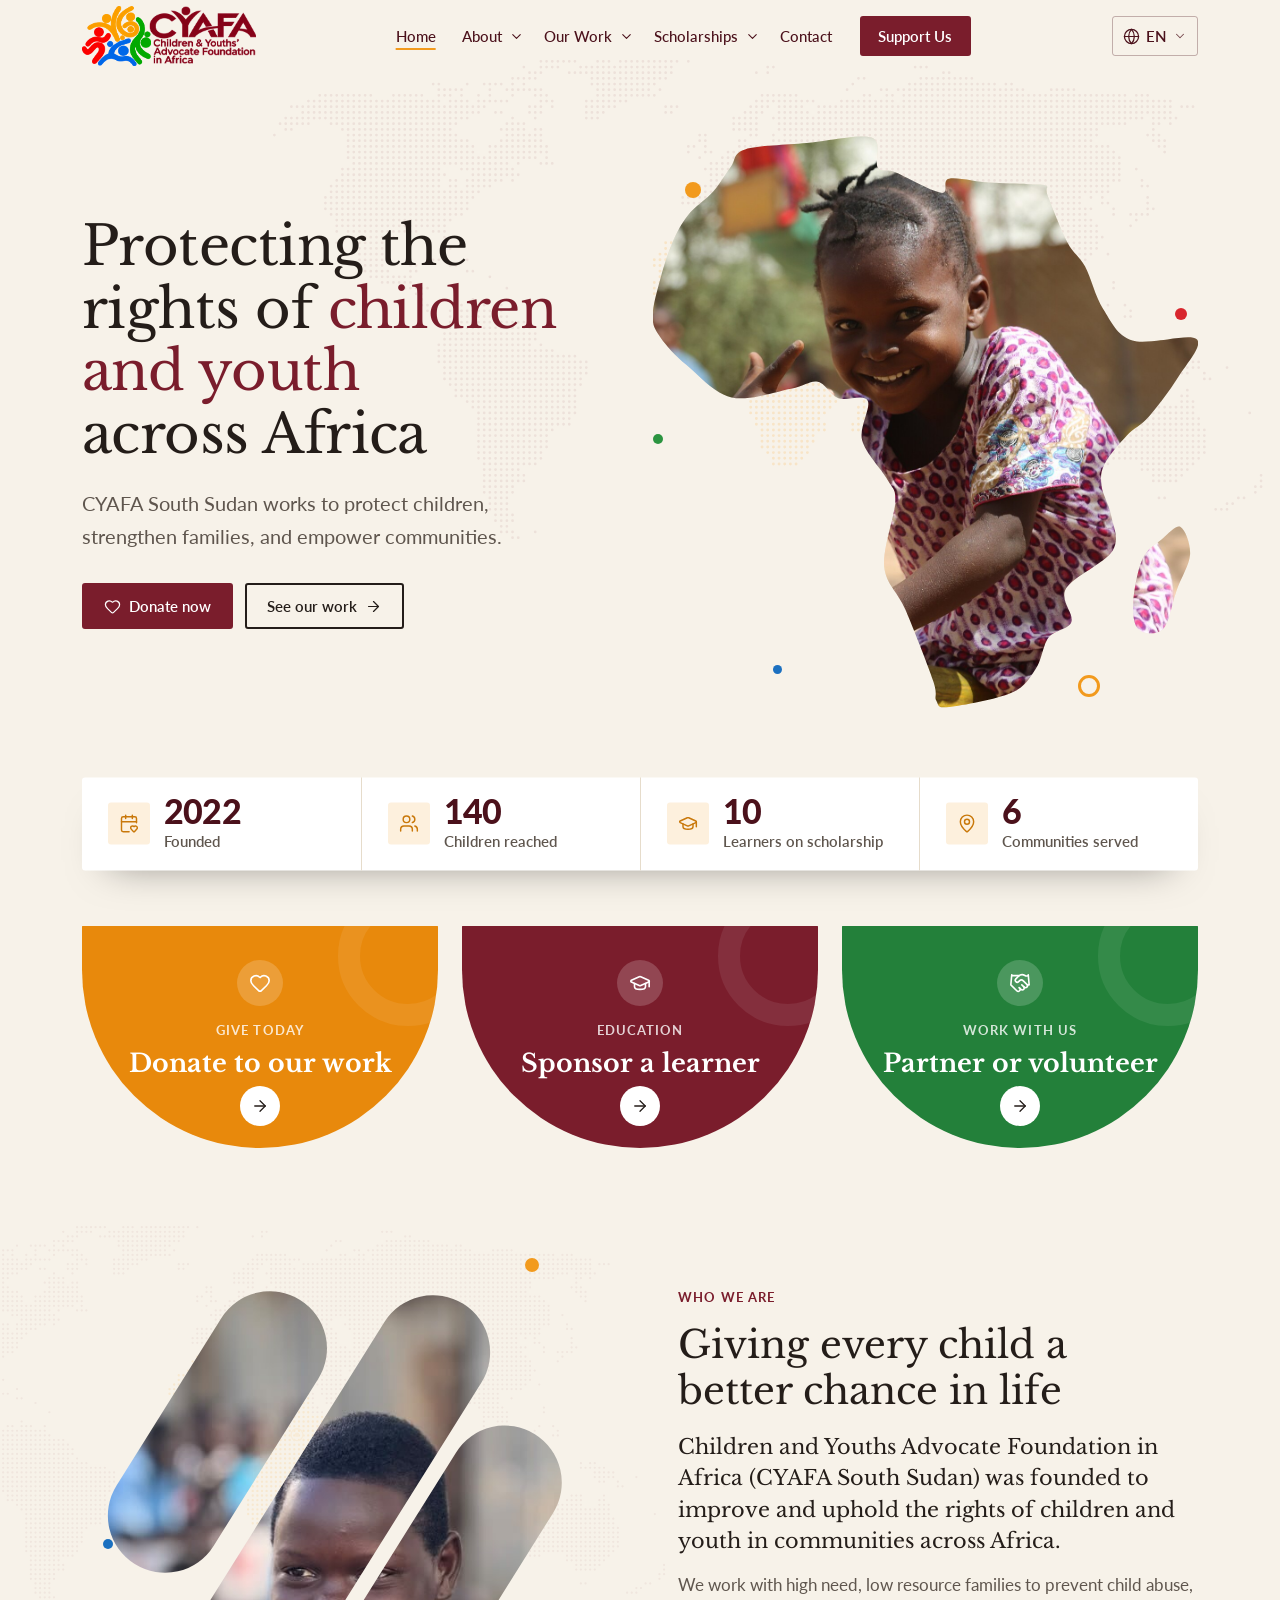
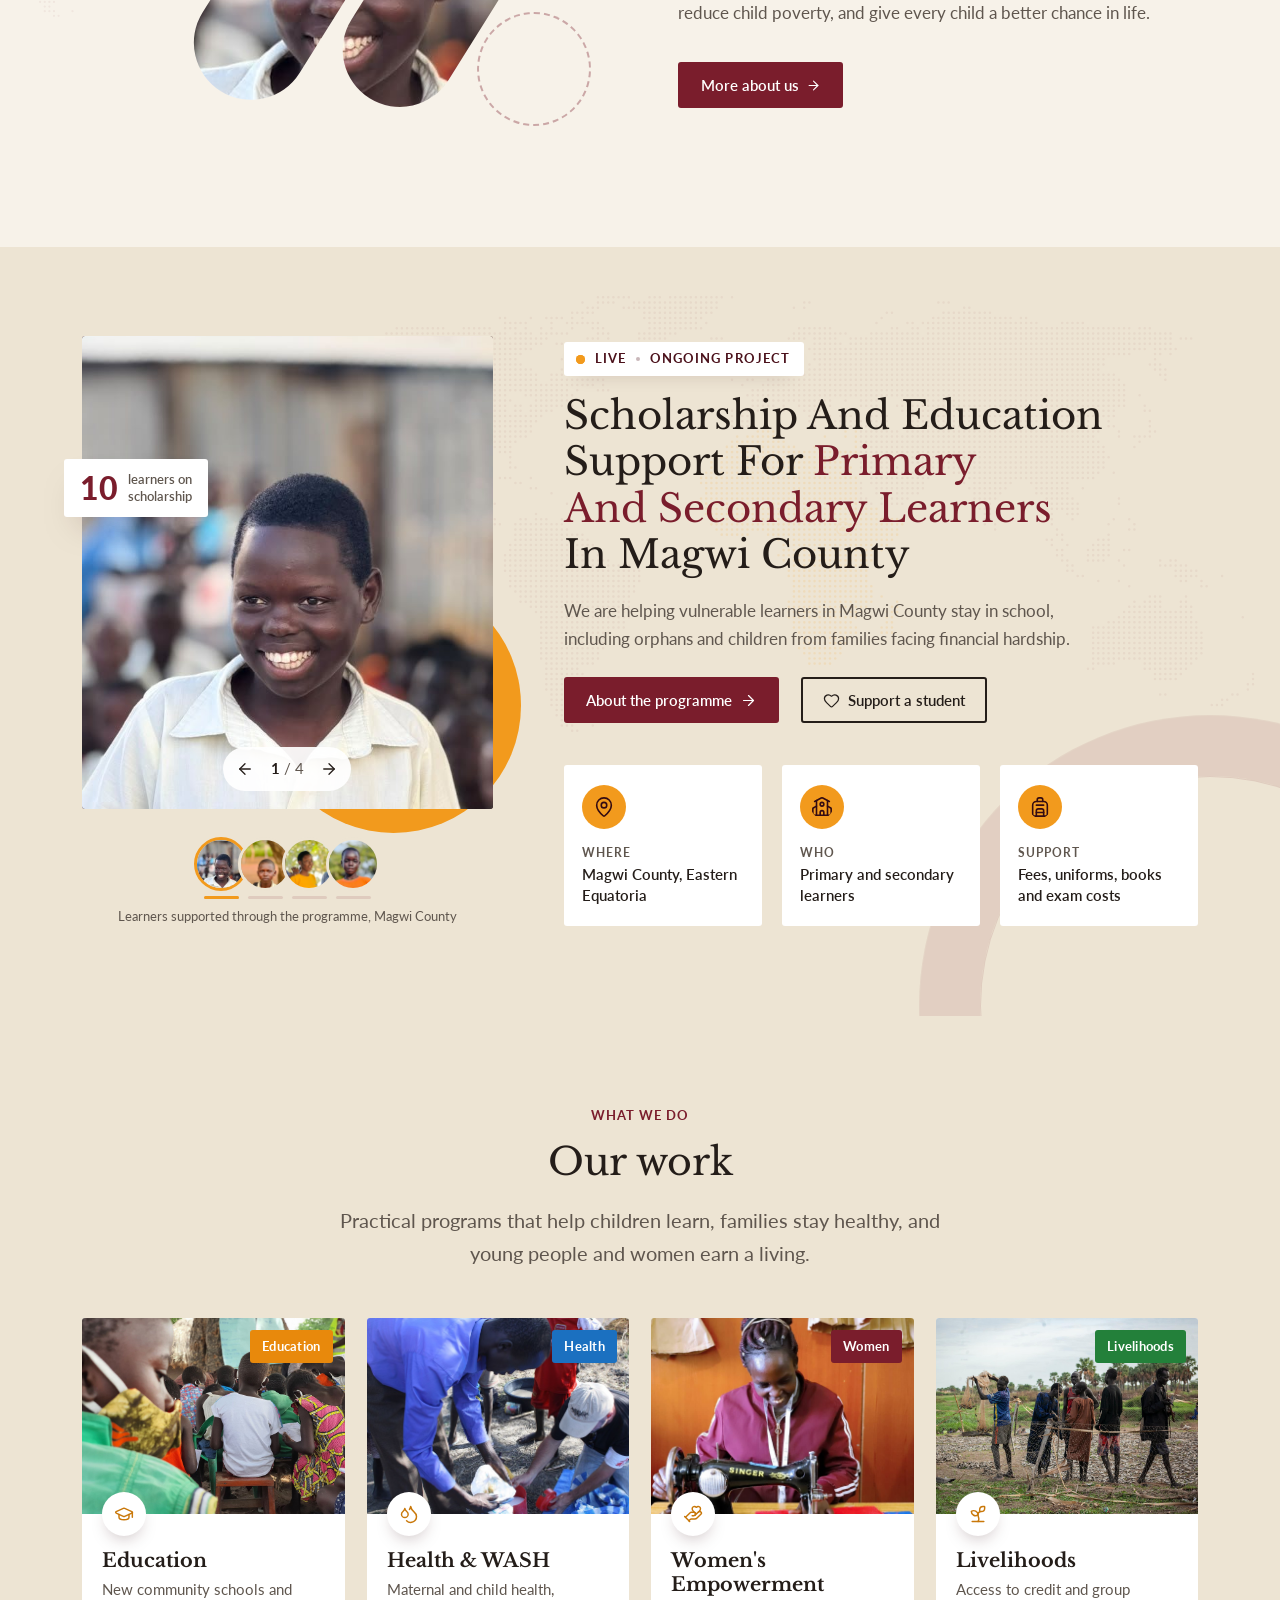
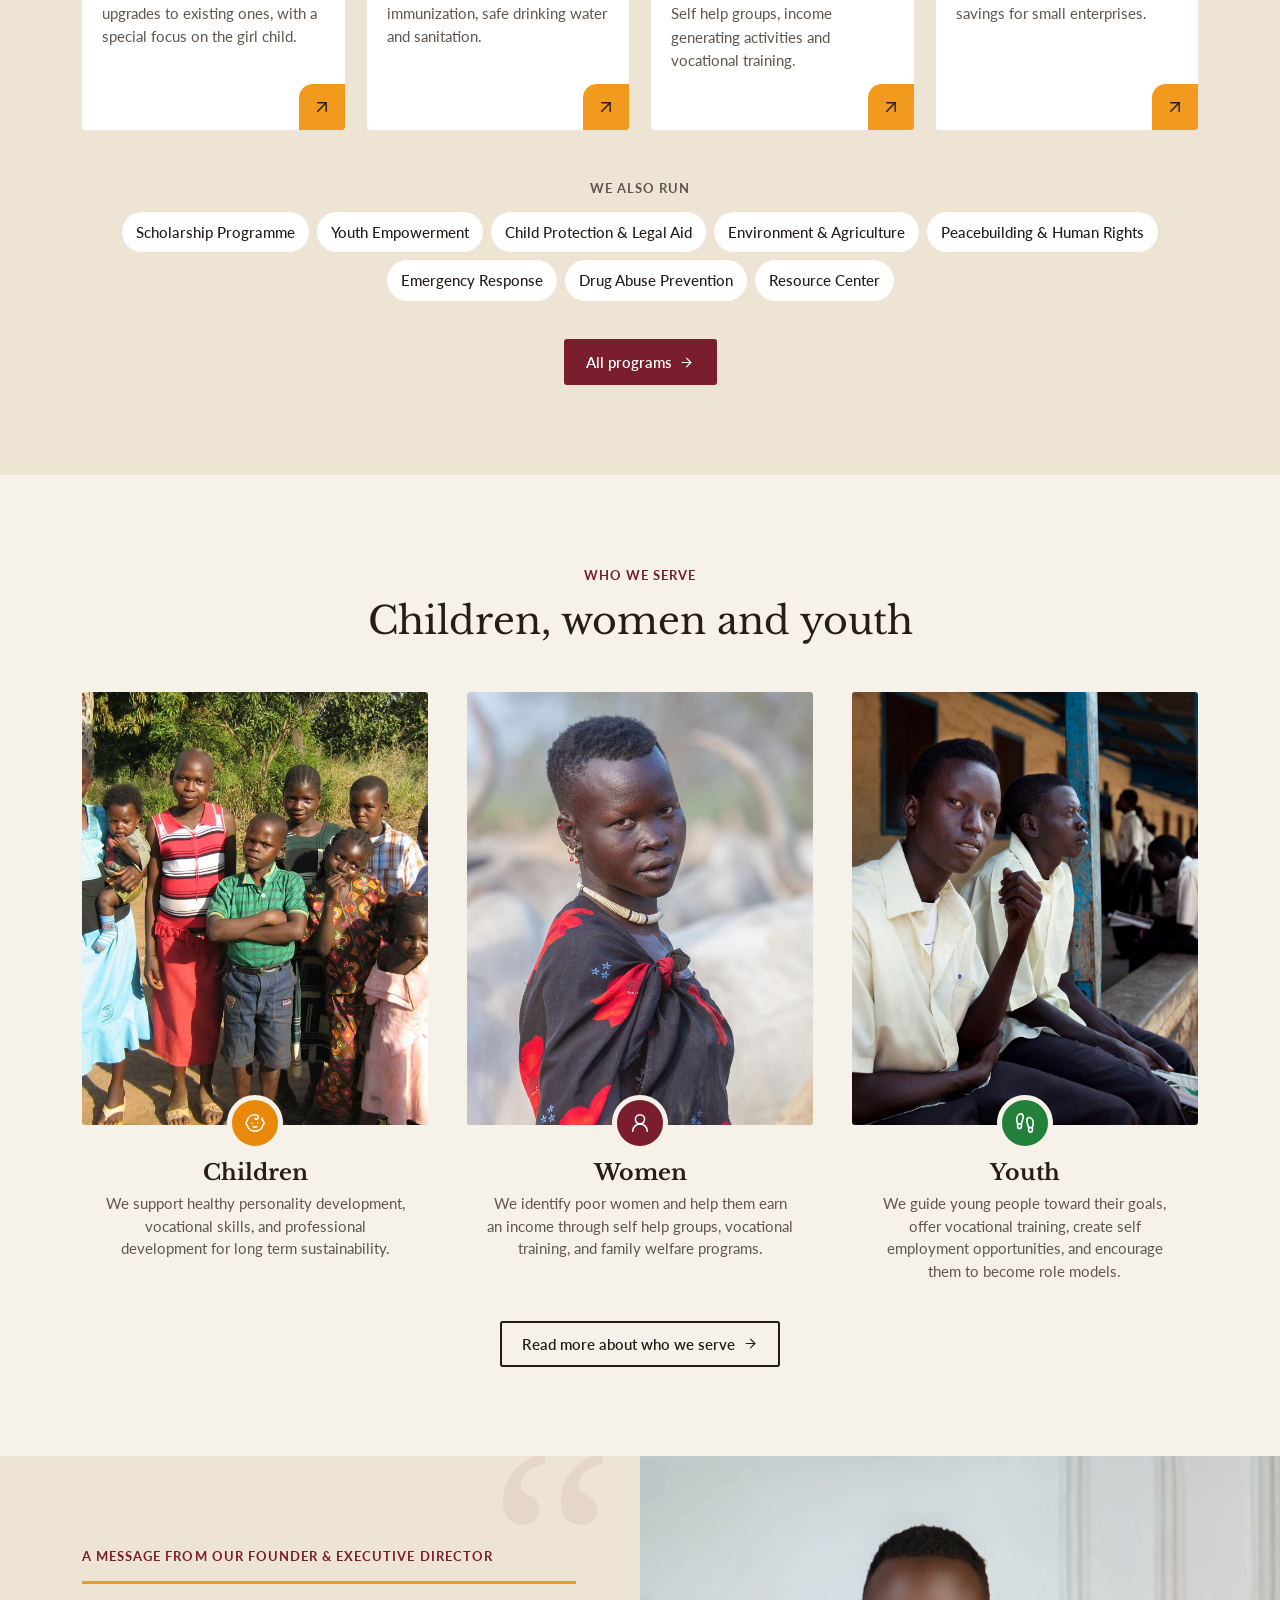
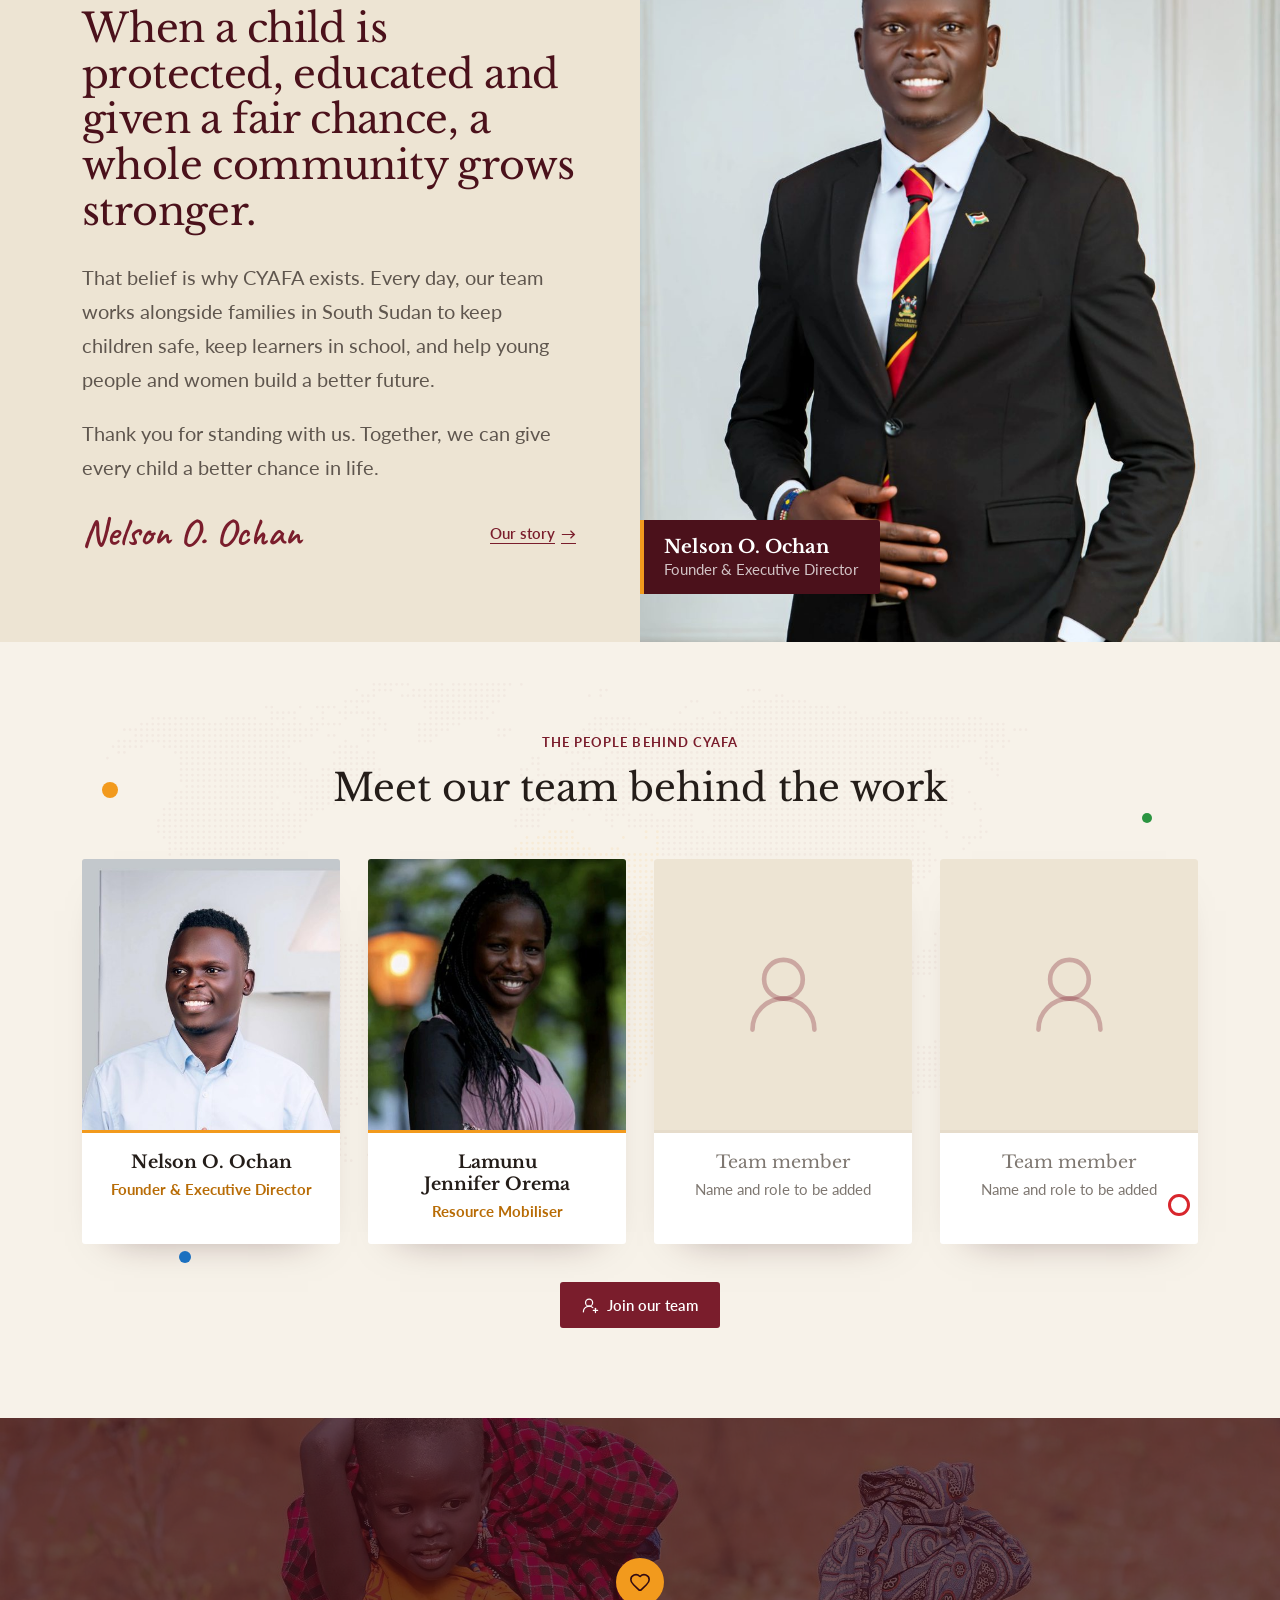
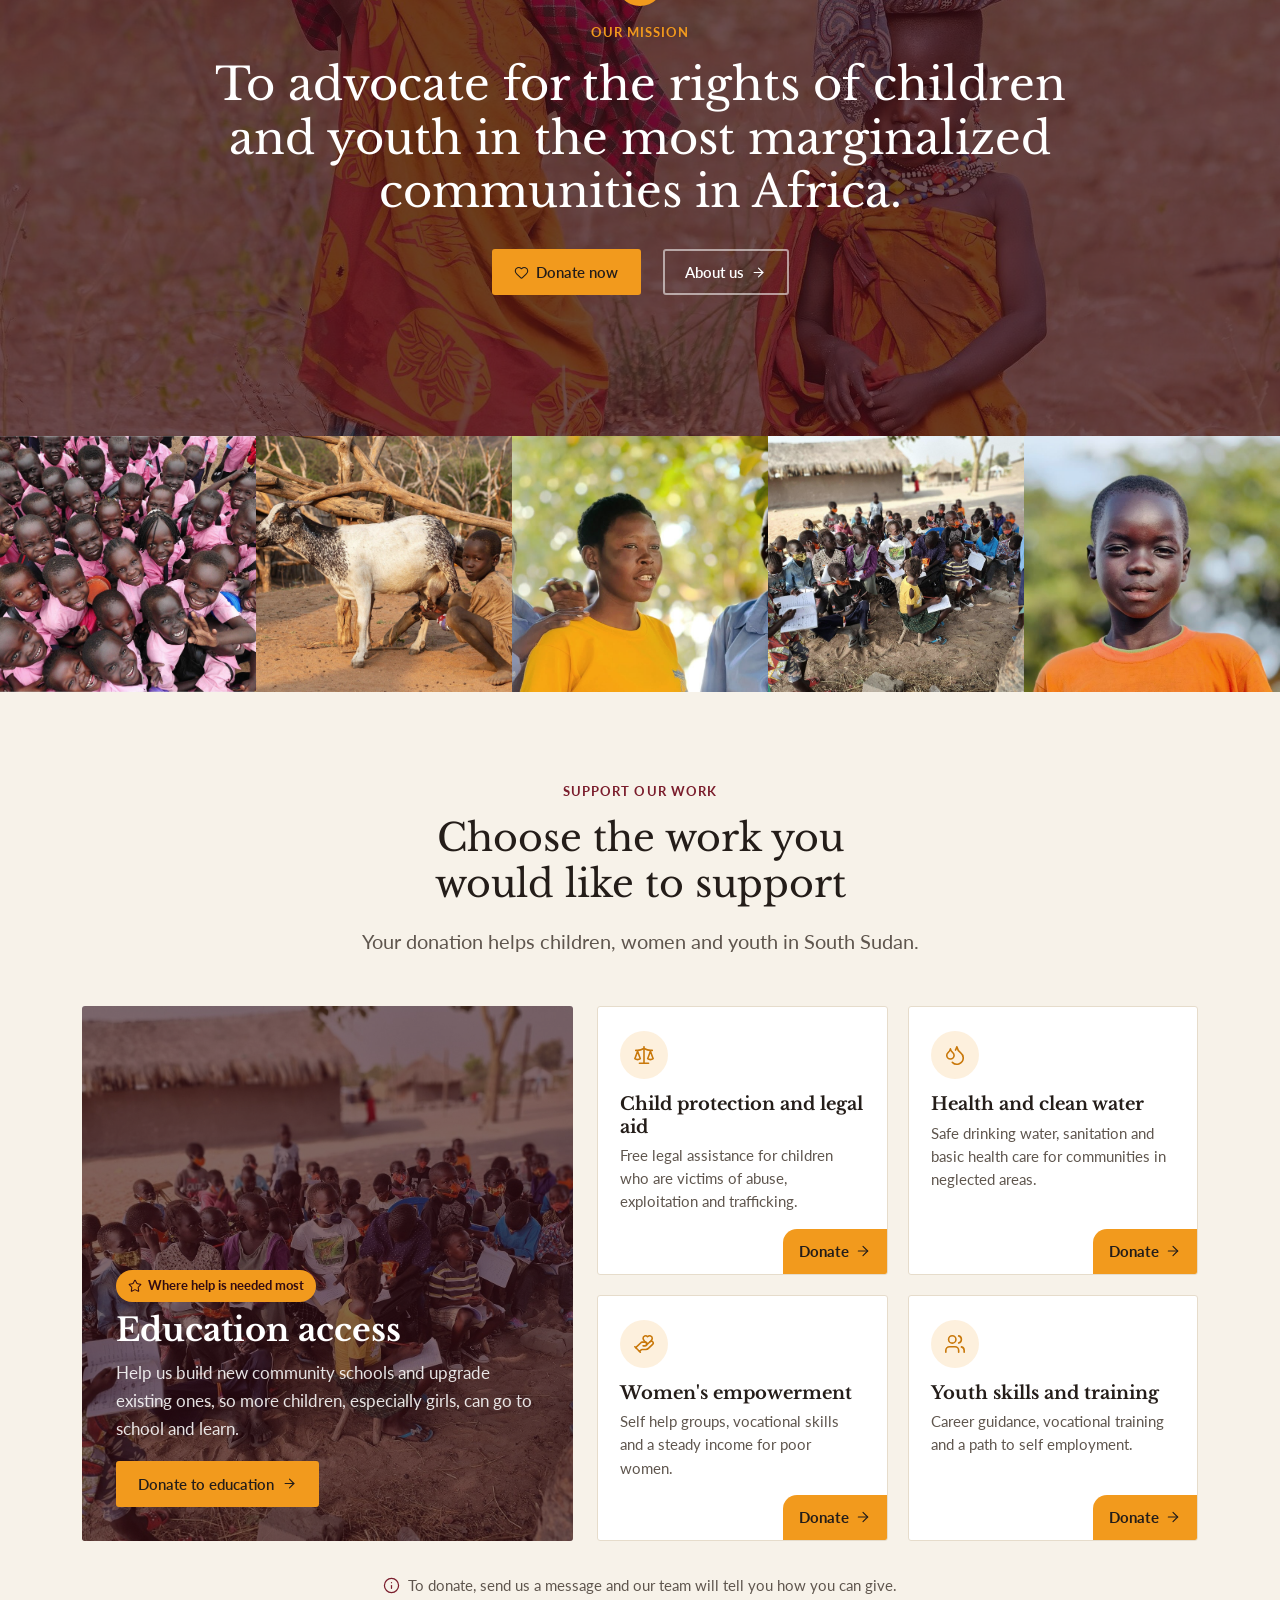
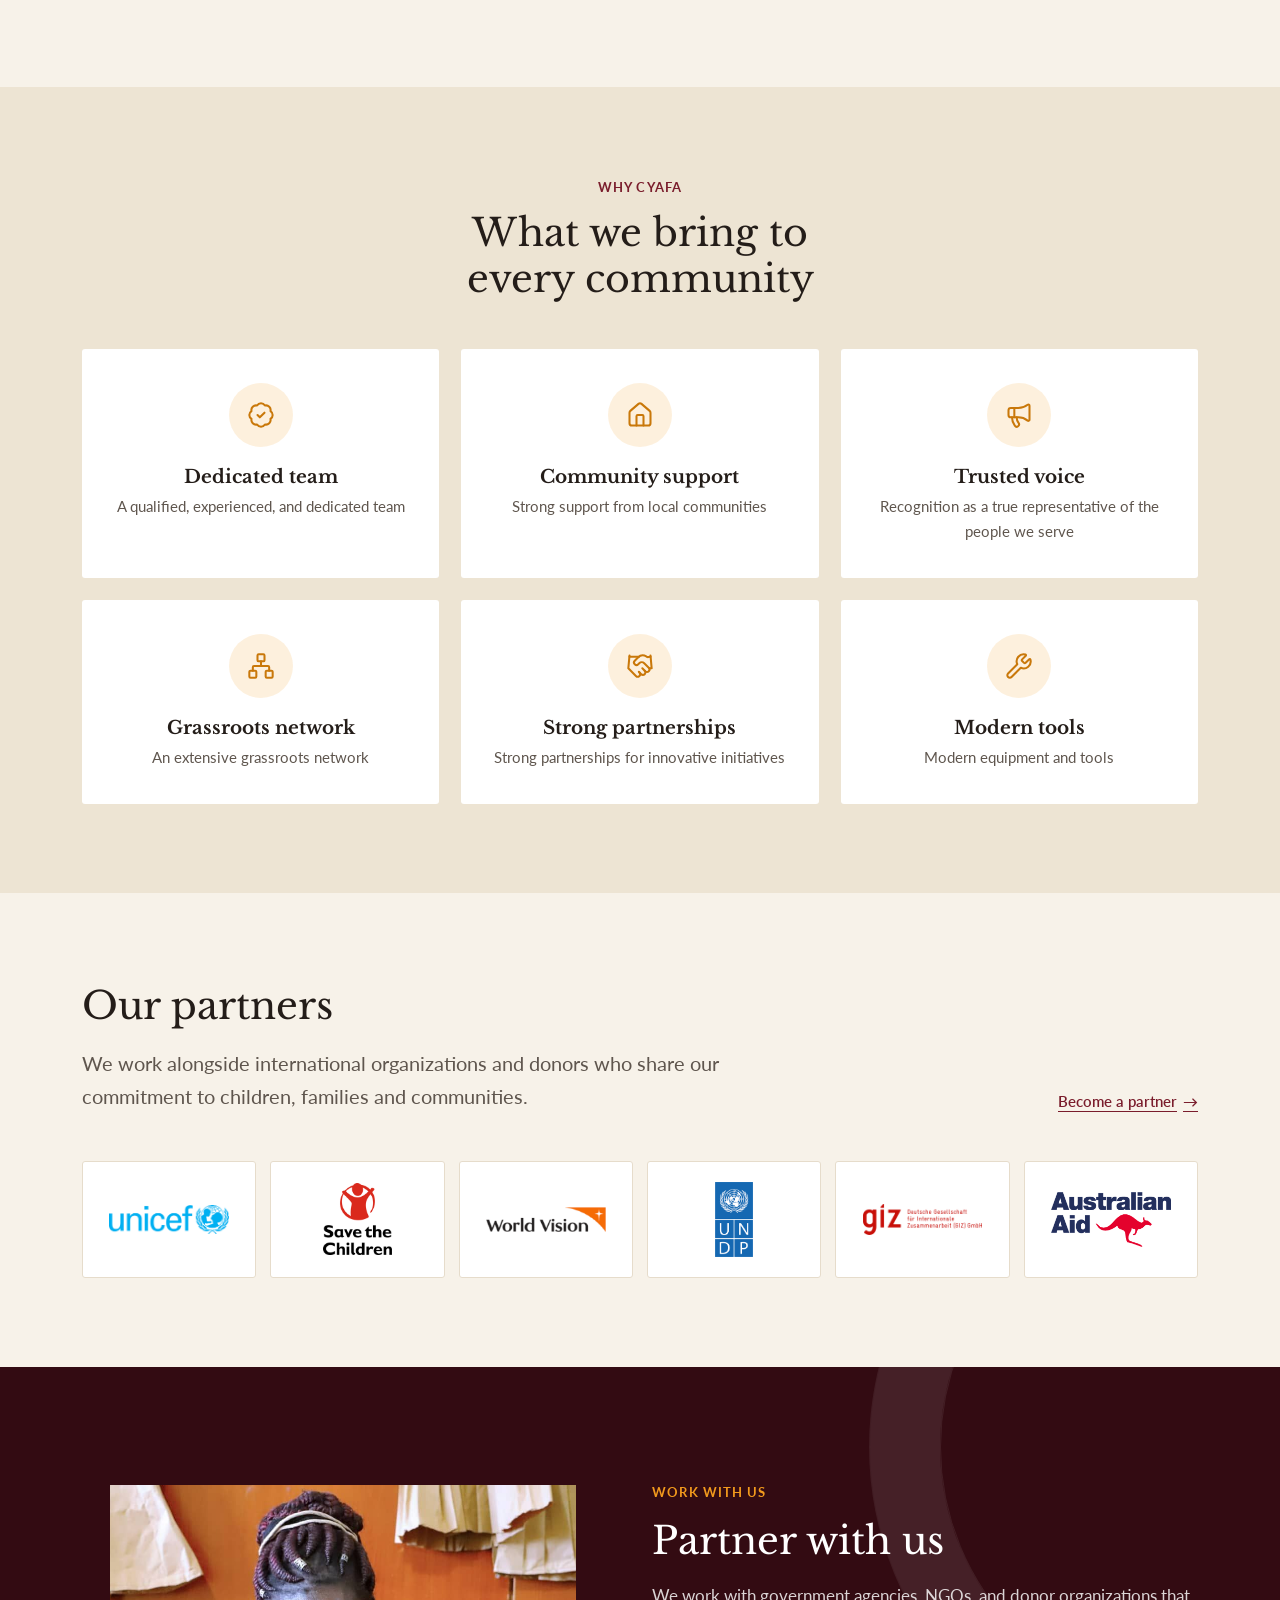
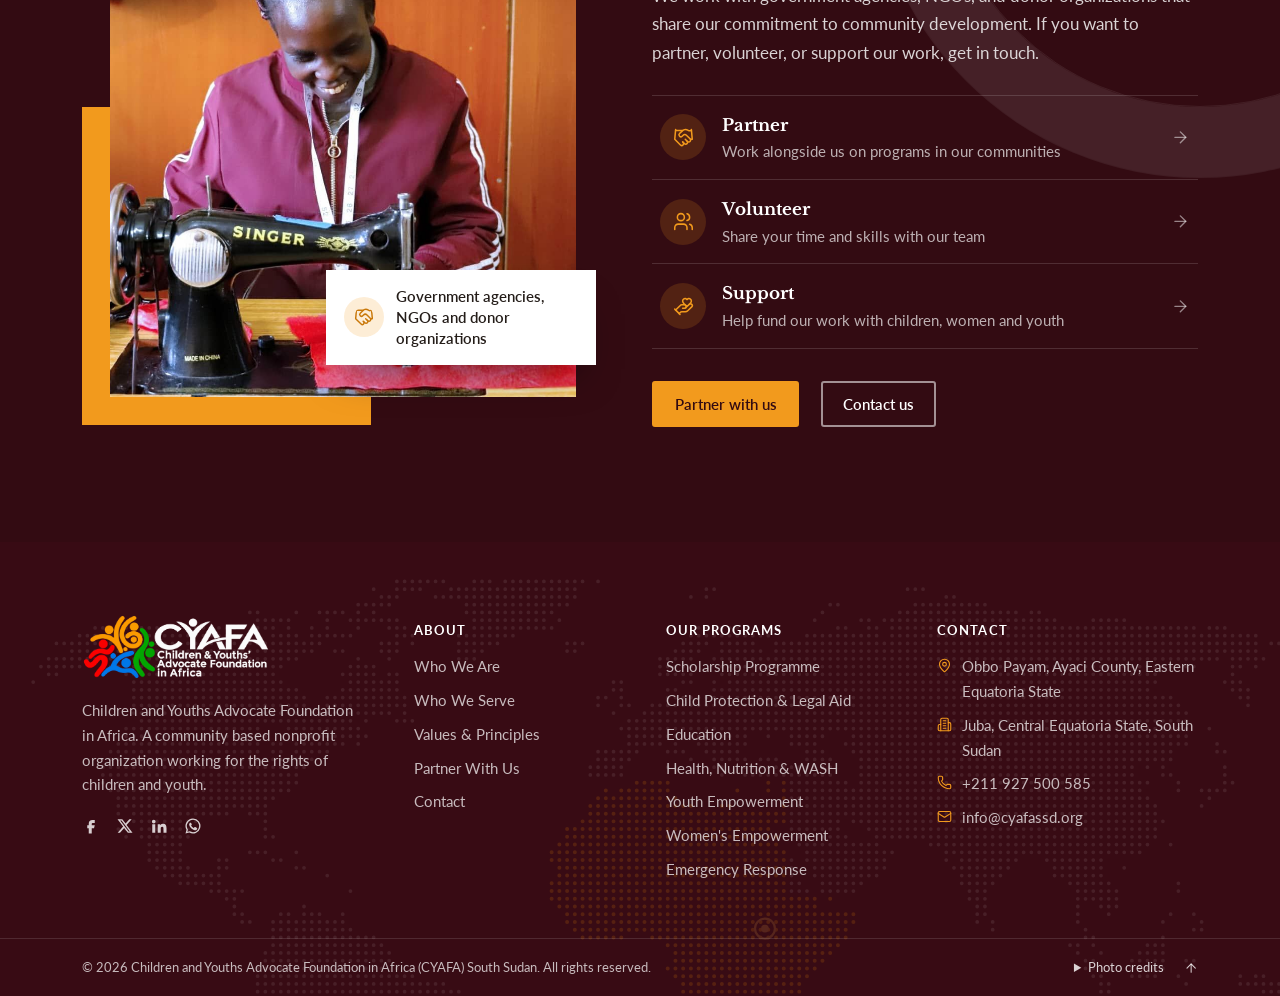
==== commit 55815380: "Move Norwegian into the main group of the language menu Co-Authored-By: Claude Opus 5.5 <noreply@ant" ====
--- a/index.html
+++ b/index.html
@@ -130,13 +130,13 @@
             <li><button type="button" data-lang="fr" lang="fr"><span>Français</span><small>FR</small></button></li>
             <li><button type="button" data-lang="de" lang="de"><span>Deutsch</span><small>DE</small></button></li>
             <li><button type="button" data-lang="es" lang="es"><span>Español</span><small>ES</small></button></li>
+            <li><button type="button" data-lang="no" lang="no"><span>Norsk</span><small>NO</small></button></li>
             <li class="lang-sep">More languages</li>
             <li><button type="button" data-lang="ar" lang="ar"><span>العربية</span><small>AR</small></button></li>
             <li><button type="button" data-lang="pt" lang="pt"><span>Português</span><small>PT</small></button></li>
             <li><button type="button" data-lang="it" lang="it"><span>Italiano</span><small>IT</small></button></li>
             <li><button type="button" data-lang="nl" lang="nl"><span>Nederlands</span><small>NL</small></button></li>
             <li><button type="button" data-lang="sw" lang="sw"><span>Kiswahili</span><small>SW</small></button></li>
-            <li><button type="button" data-lang="no" lang="no"><span>Norsk</span><small>NO</small></button></li>
             <li><button type="button" data-lang="sv" lang="sv"><span>Svenska</span><small>SV</small></button></li>
             <li><button type="button" data-lang="zh-CN" lang="zh-CN"><span>中文</span><small>ZH</small></button></li>
             <li><button type="button" data-lang="ja" lang="ja"><span>日本語</span><small>JA</small></button></li>
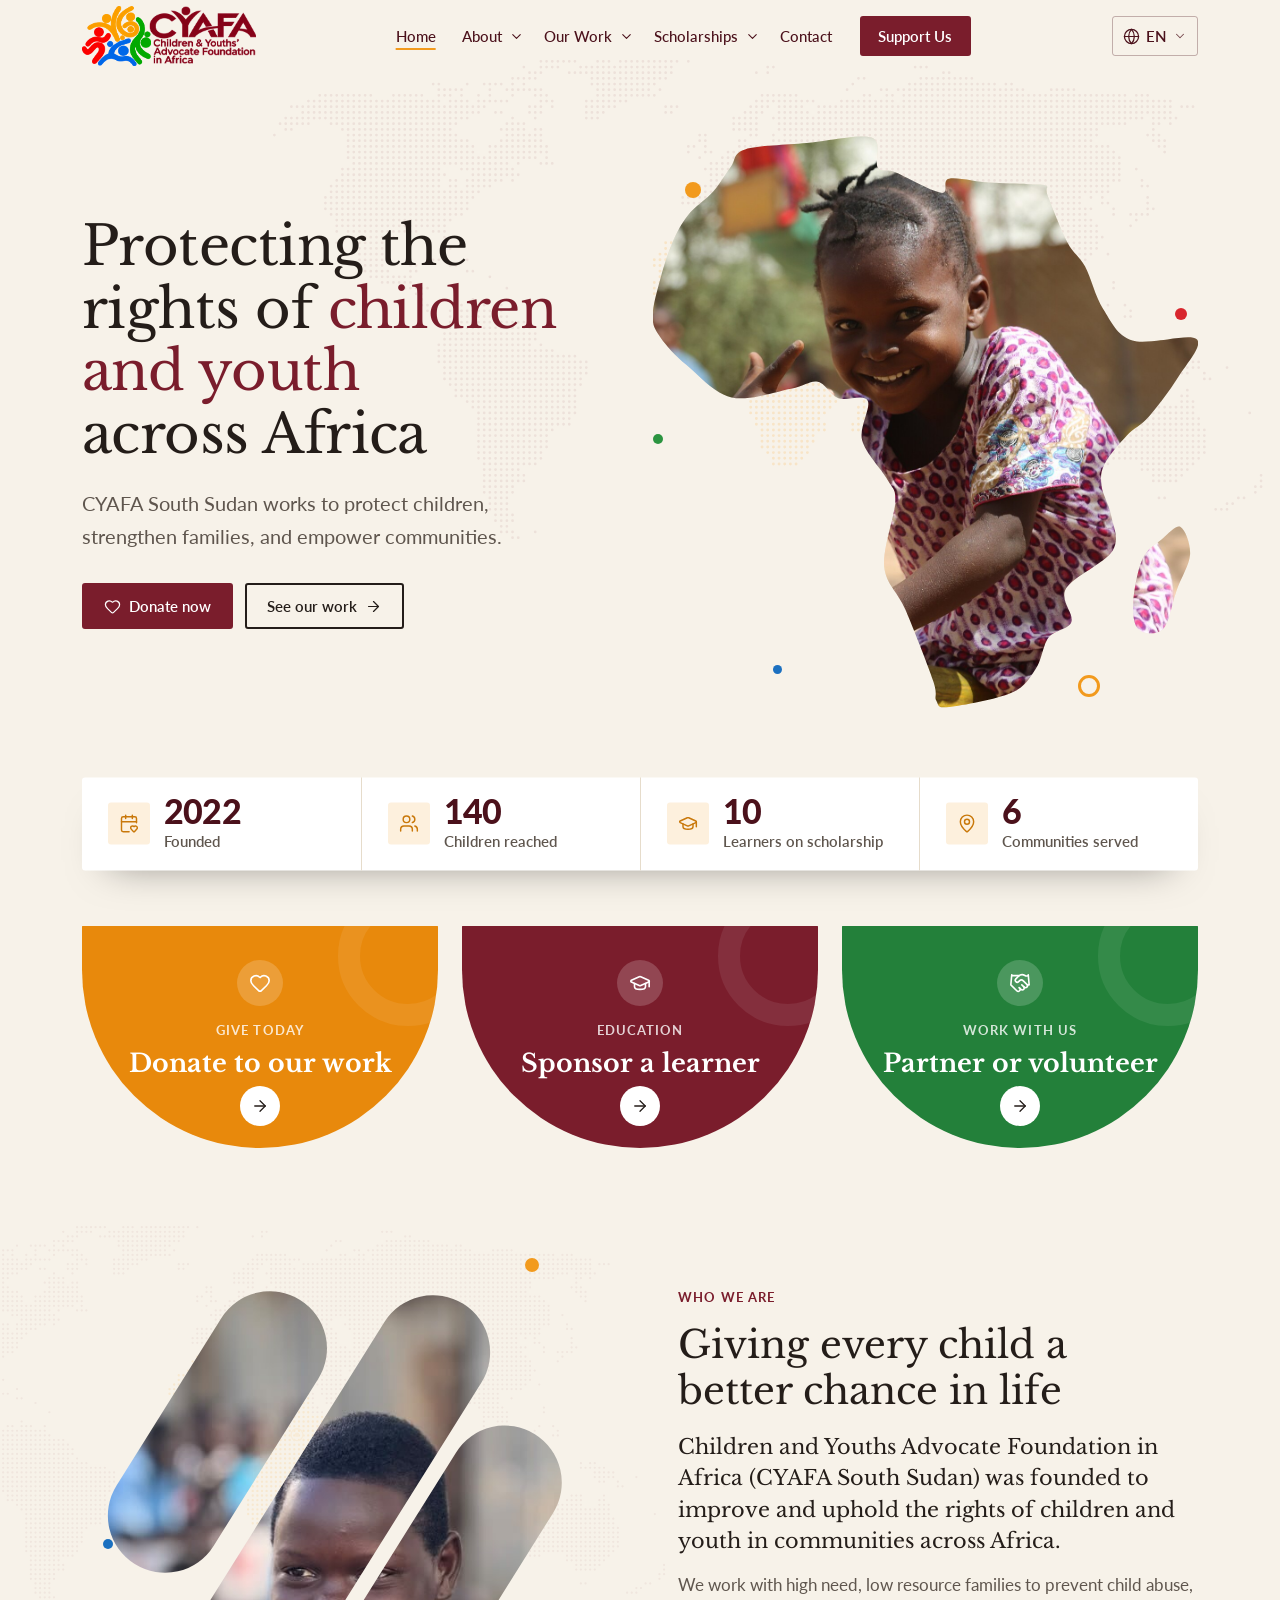
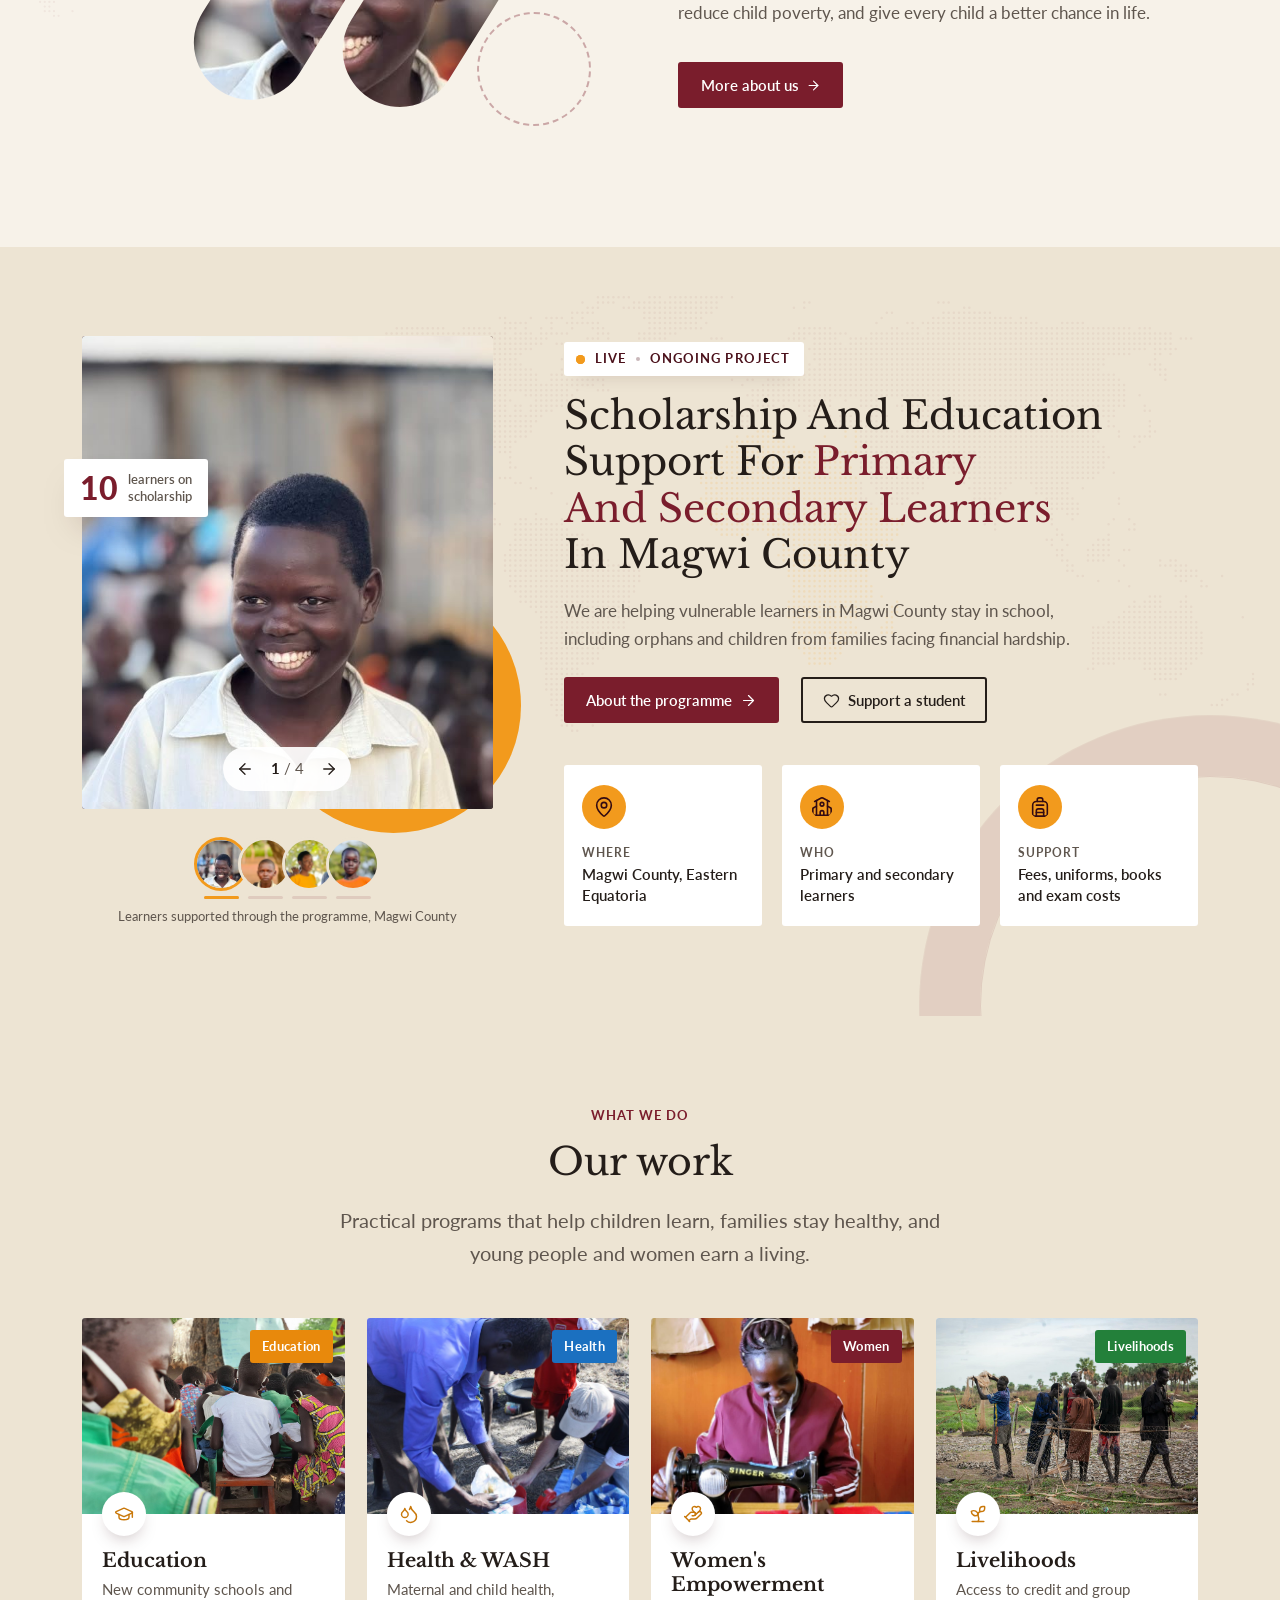
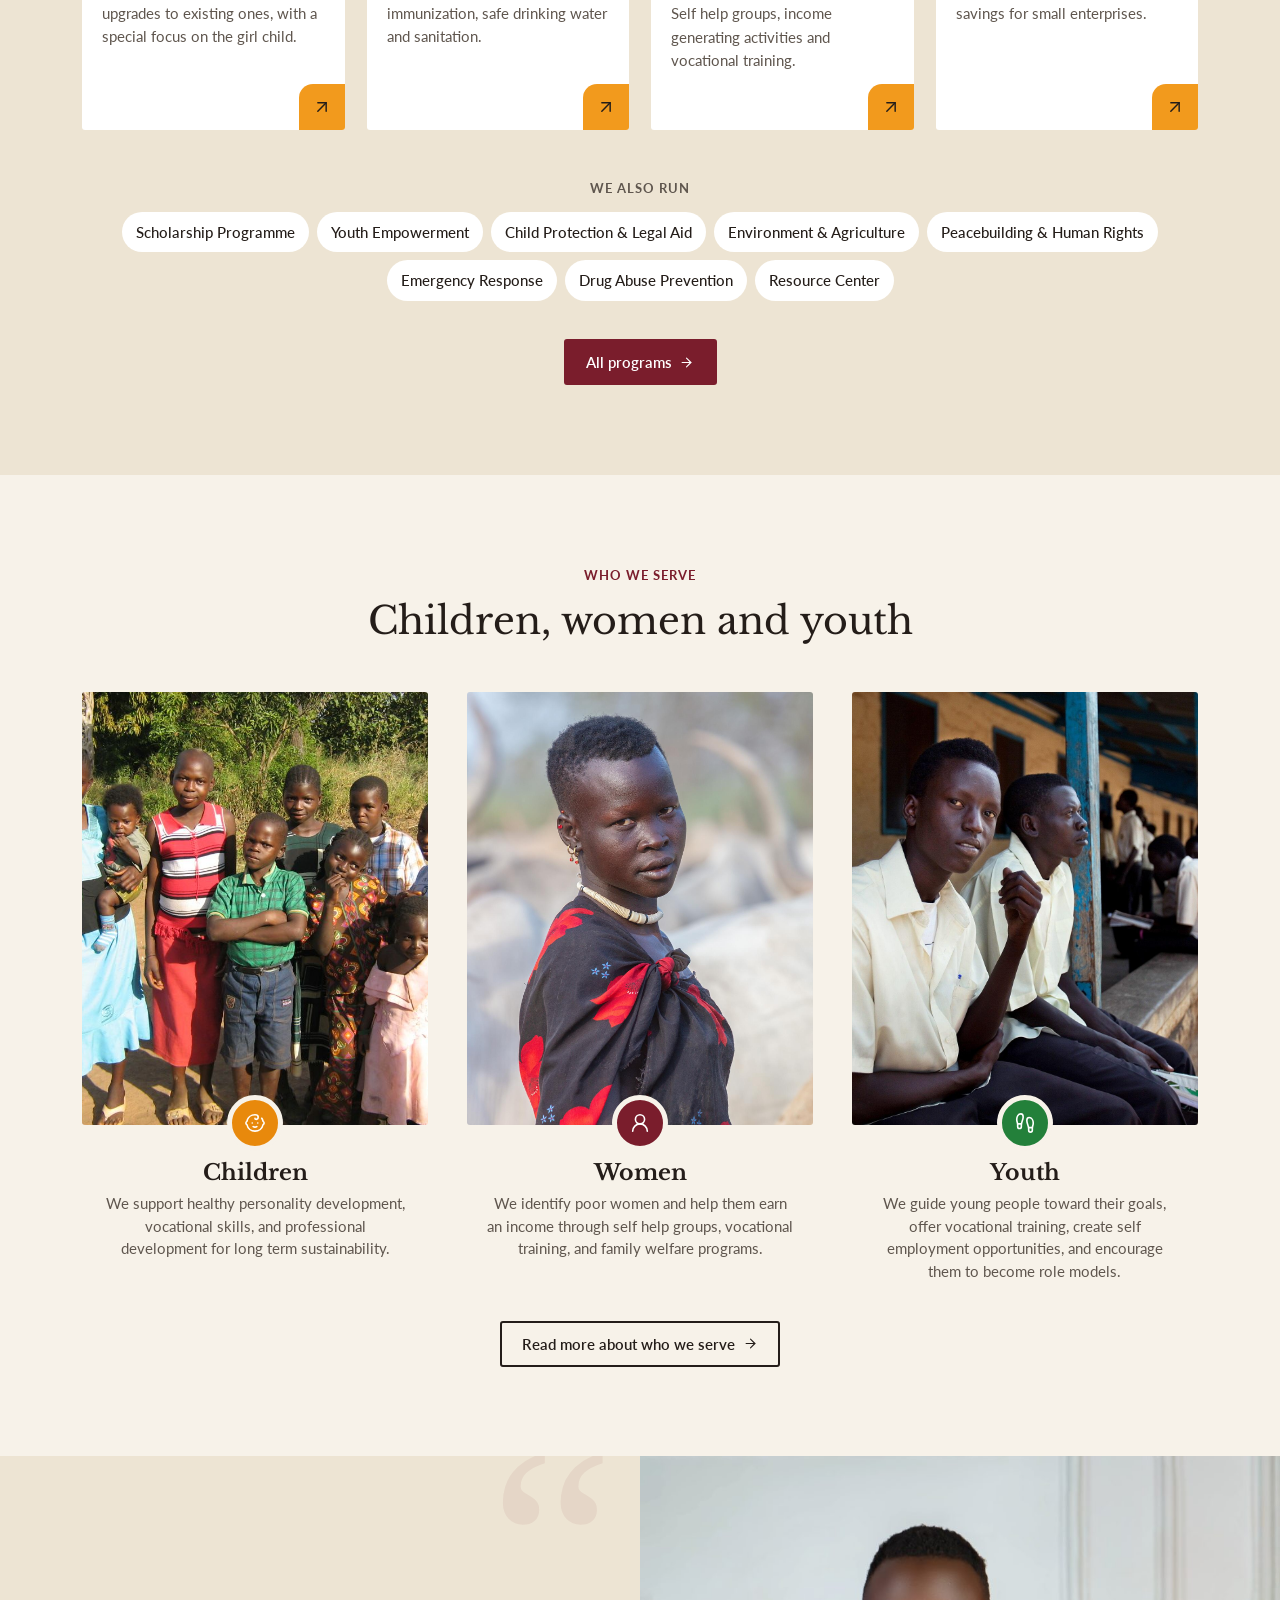
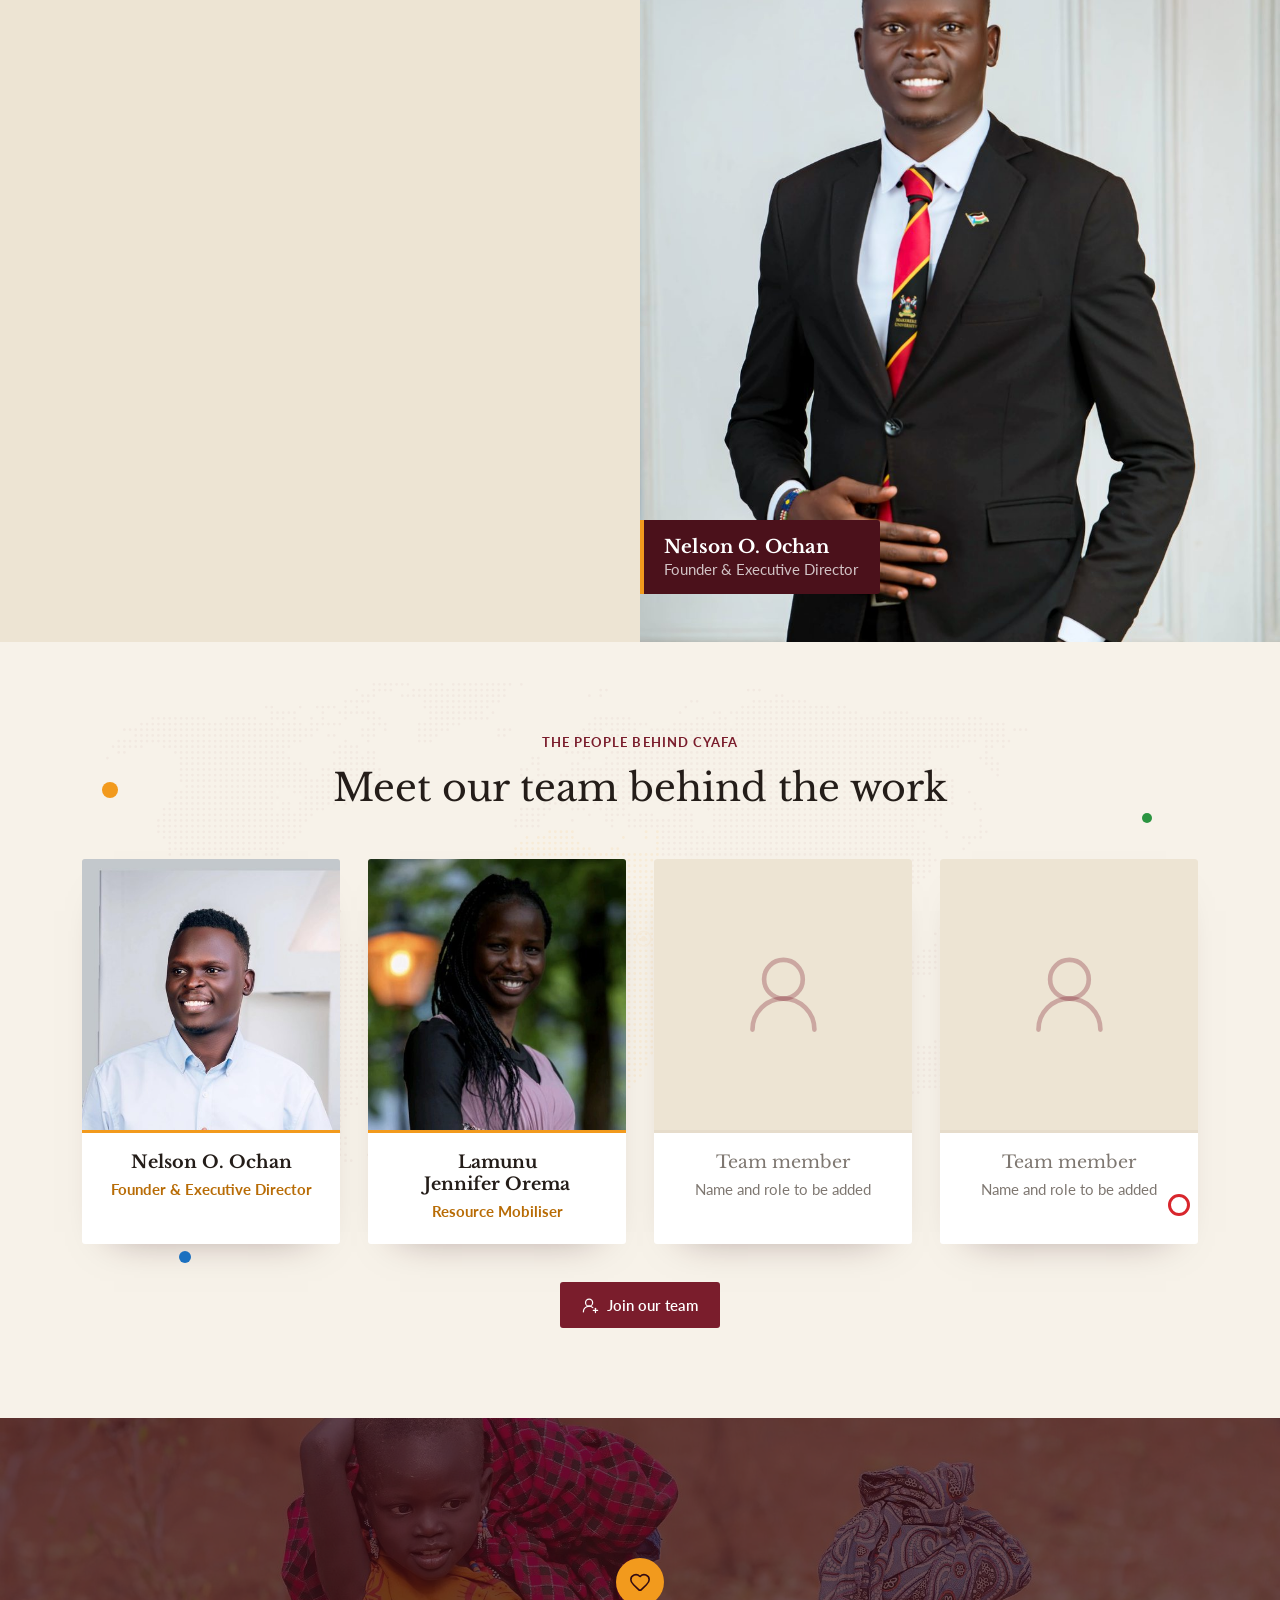
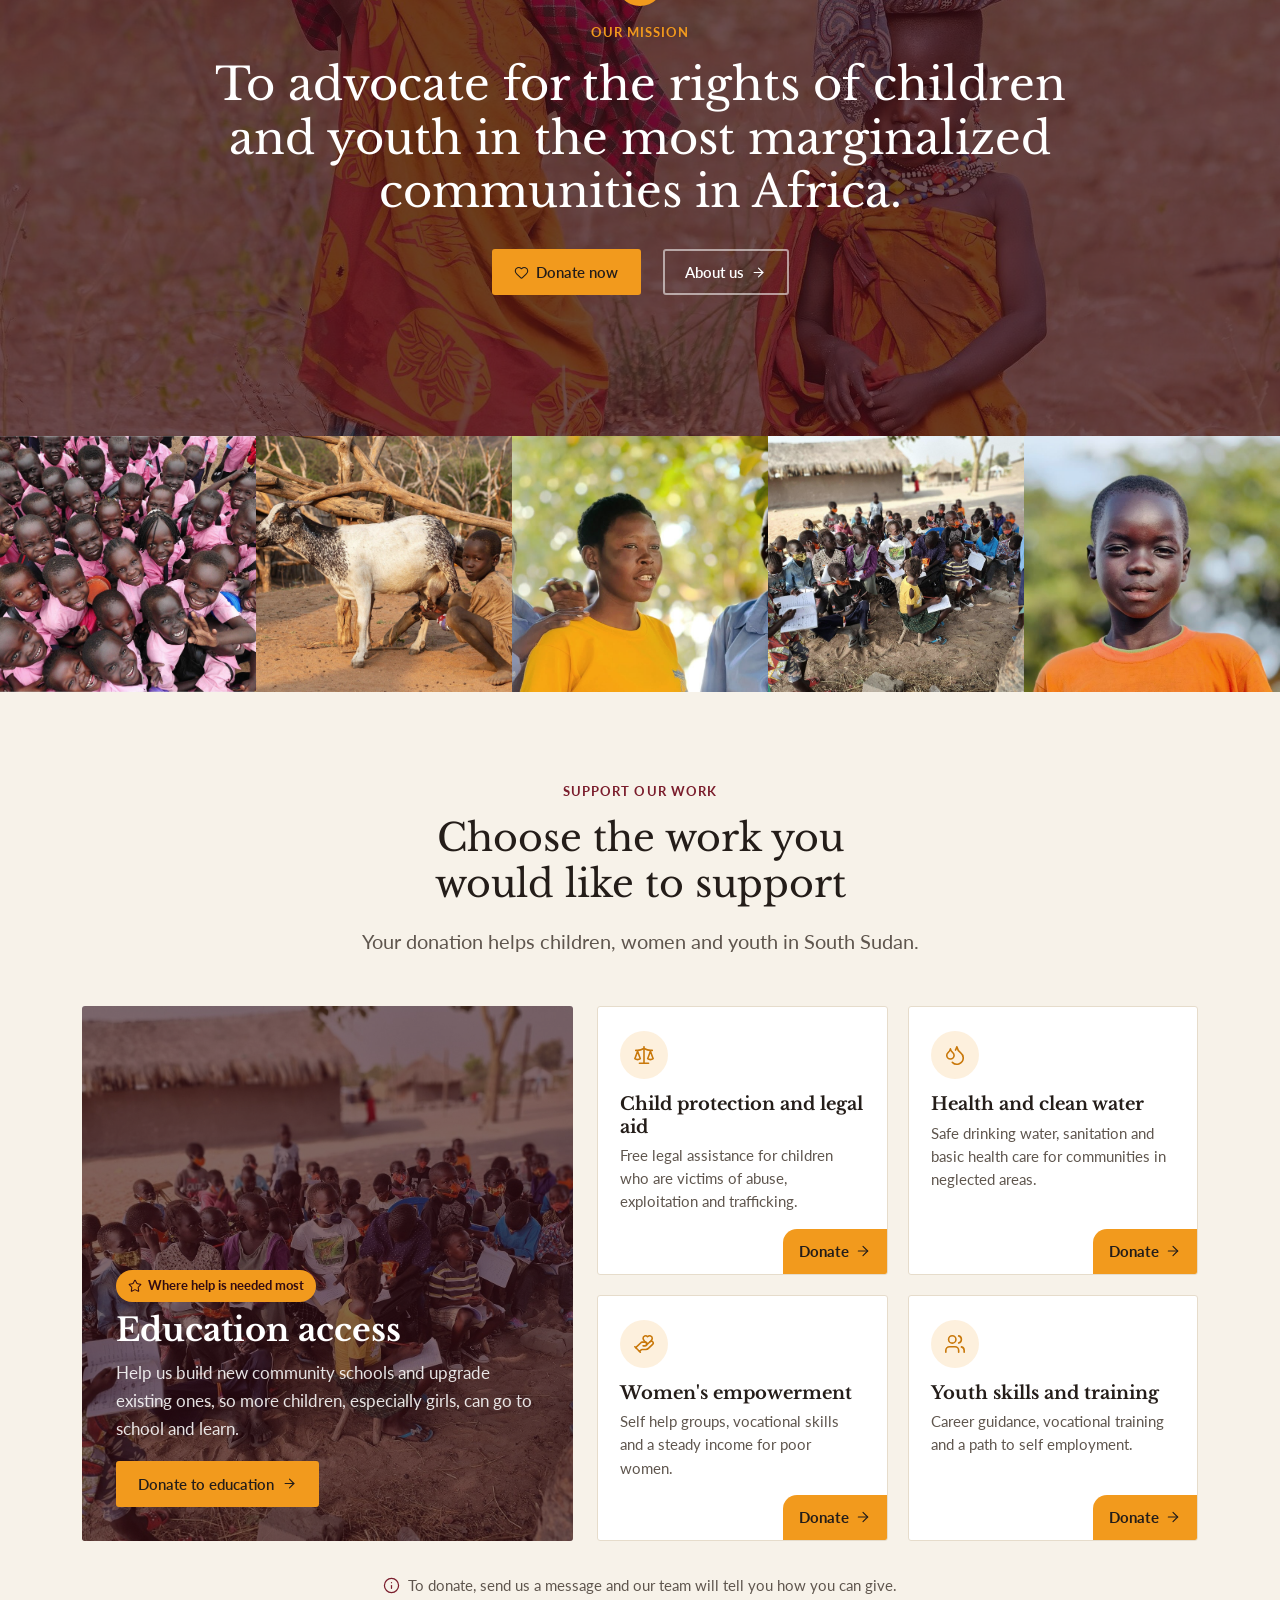
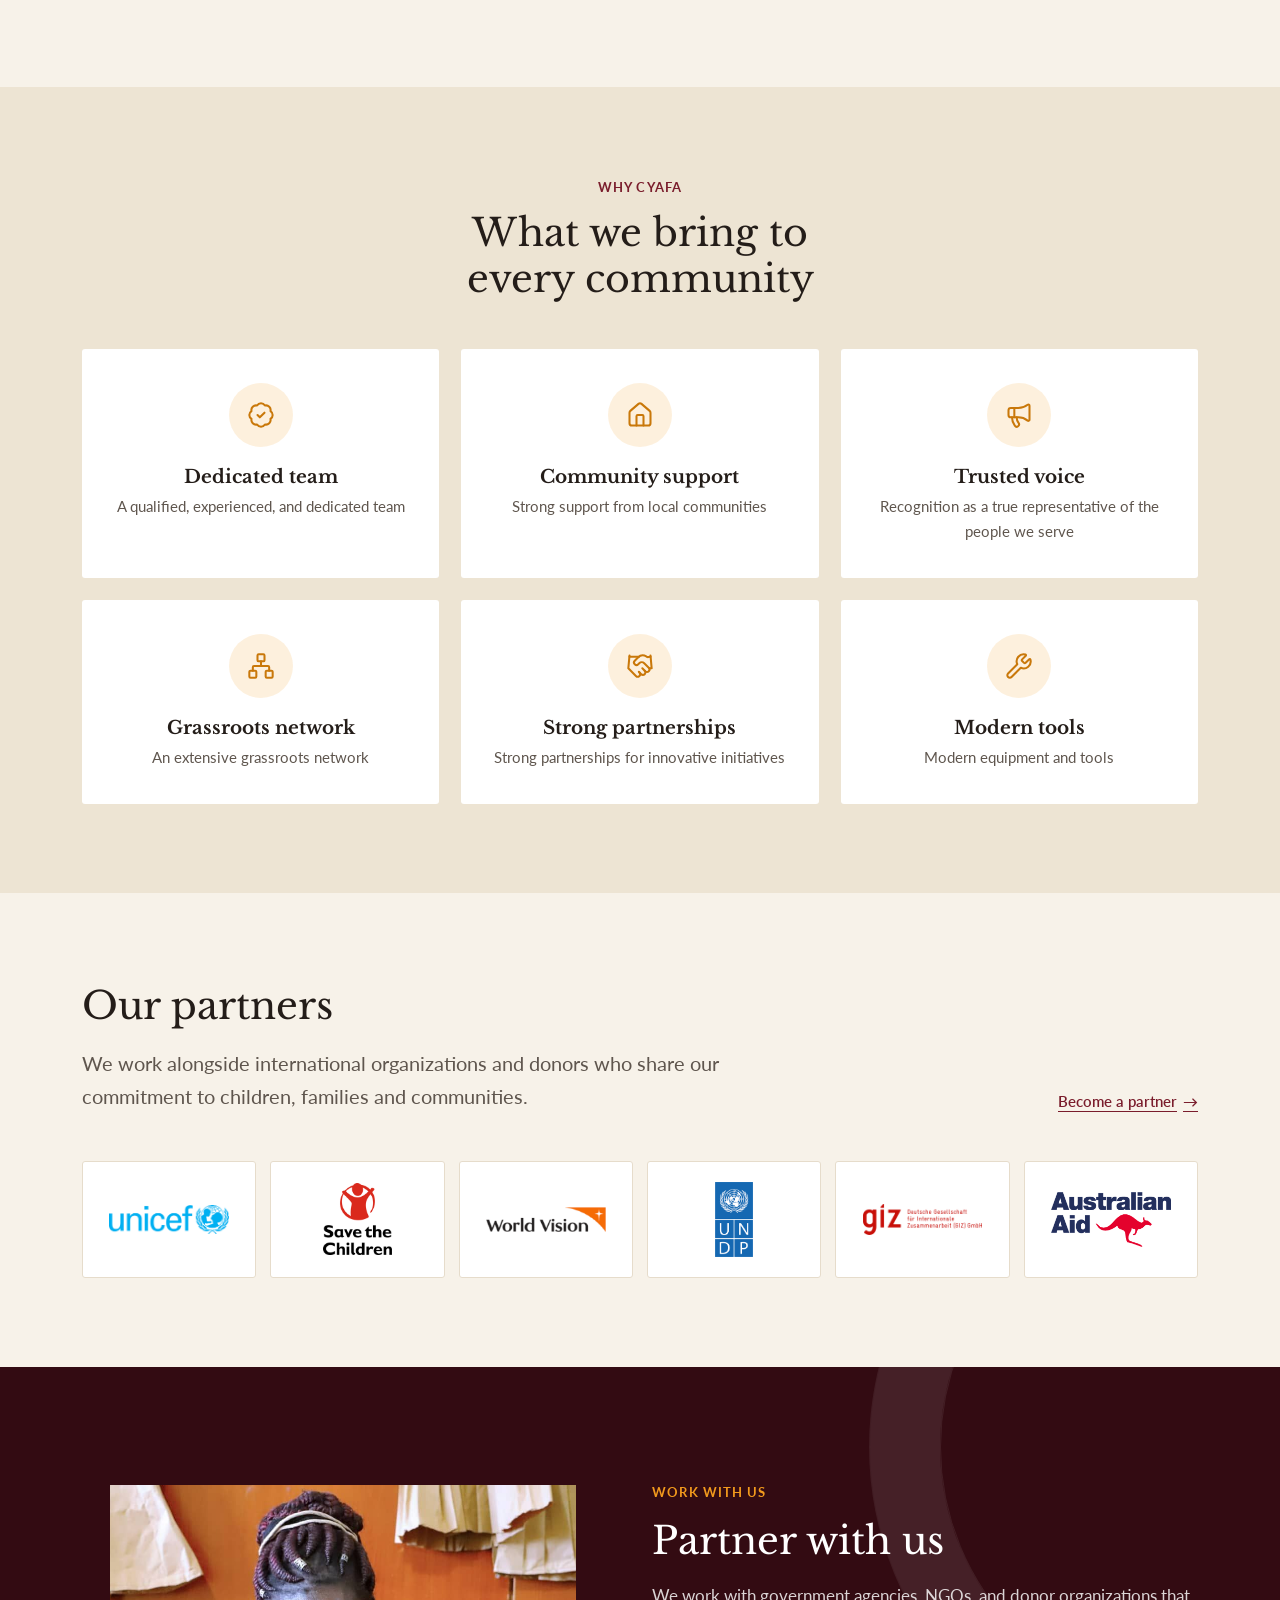
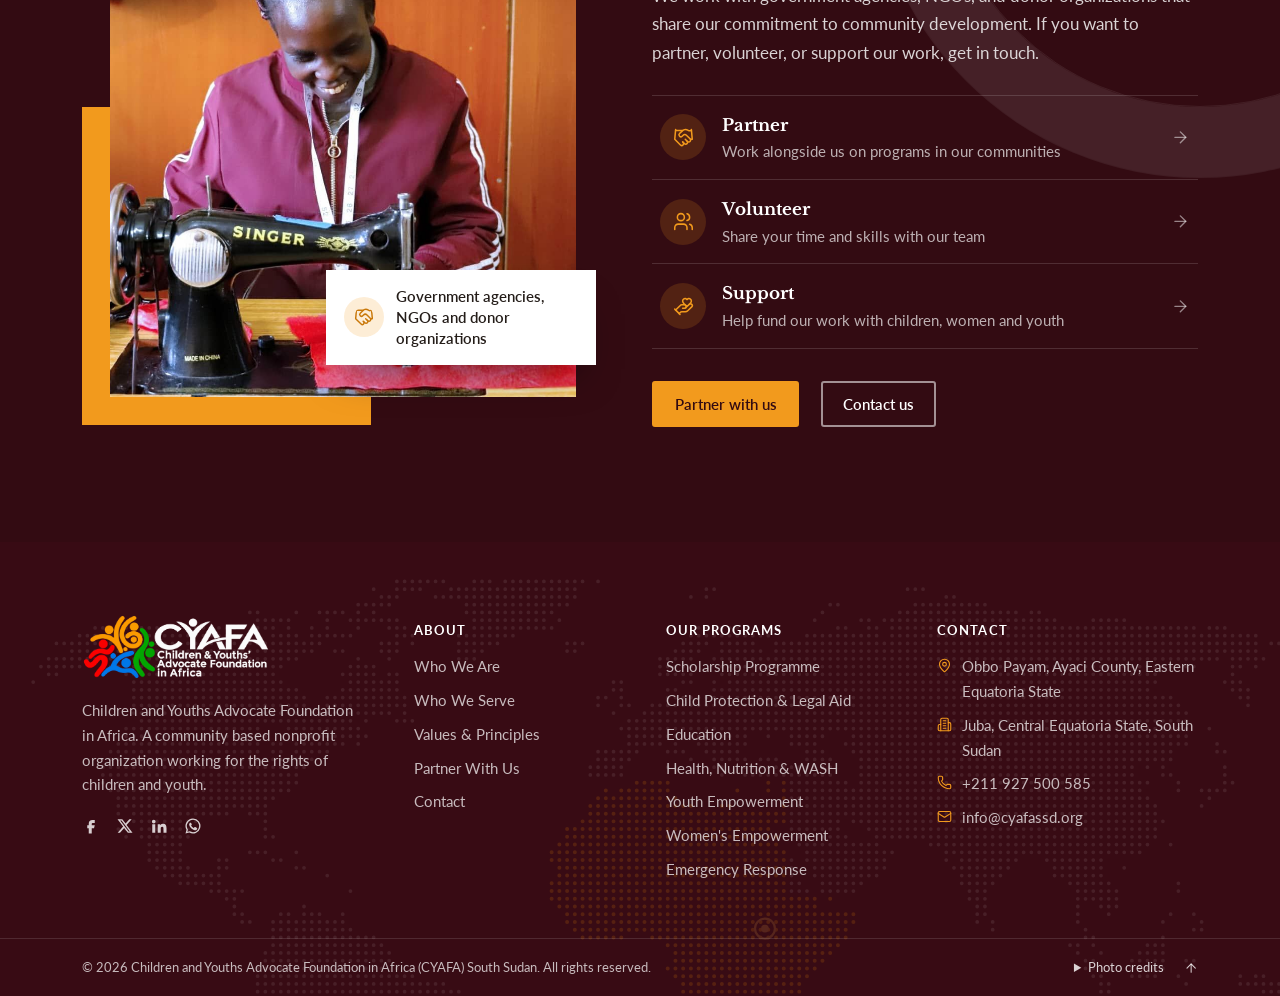
==== commit 392df28e: "Keep the site in light mode and give inner page heroes a maroon gradient Co-Authored-By: Claude Opus" ====
--- a/index.html
+++ b/index.html
@@ -6,6 +6,7 @@
   <title>CYAFA South Sudan | Children and Youths Advocate Foundation in Africa</title>
   <meta name="description" content="CYAFA South Sudan is a community based nonprofit working to protect children, strengthen families, and empower communities.">
   <meta name="theme-color" content="#5a1421">
+  <meta name="color-scheme" content="only light">
   <link rel="icon" href="favicon.ico" sizes="any">
   <link rel="icon" type="image/png" sizes="32x32" href="favicon-32x32.png">
   <link rel="icon" type="image/png" sizes="16x16" href="favicon-16x16.png">
--- a/styles.css
+++ b/styles.css
@@ -4,6 +4,7 @@
    colours (red, orange, green, blue) appear only as accents.
    ========================================================= */
 :root {
+  color-scheme: only light;
   --paper: #f7f2e9;
   --sand: #ede4d3;
   --white: #ffffff;
@@ -1173,7 +1174,7 @@
 
 /* Page banner: centred title, breadcrumb pill, straight bottom edge */
 .page-hero { min-height: 340px; height: auto; max-height: none; align-items: center; text-align: center; }
-.page-hero::after { background: rgba(51,11,18,.68); }
+.page-hero::after { background: linear-gradient(160deg, rgba(51,11,18,.92) 0%, rgba(75,17,27,.74) 50%, rgba(122,29,44,.62) 100%); }
 .page-hero .container { display: flex; flex-direction: column; align-items: center; padding-top: clamp(72px, 9vw, 112px); padding-bottom: clamp(80px, 9vw, 112px); }
 .page-hero h1 { order: 1; max-width: 18ch; }
 .page-hero p { order: 2; margin: 0 auto; }
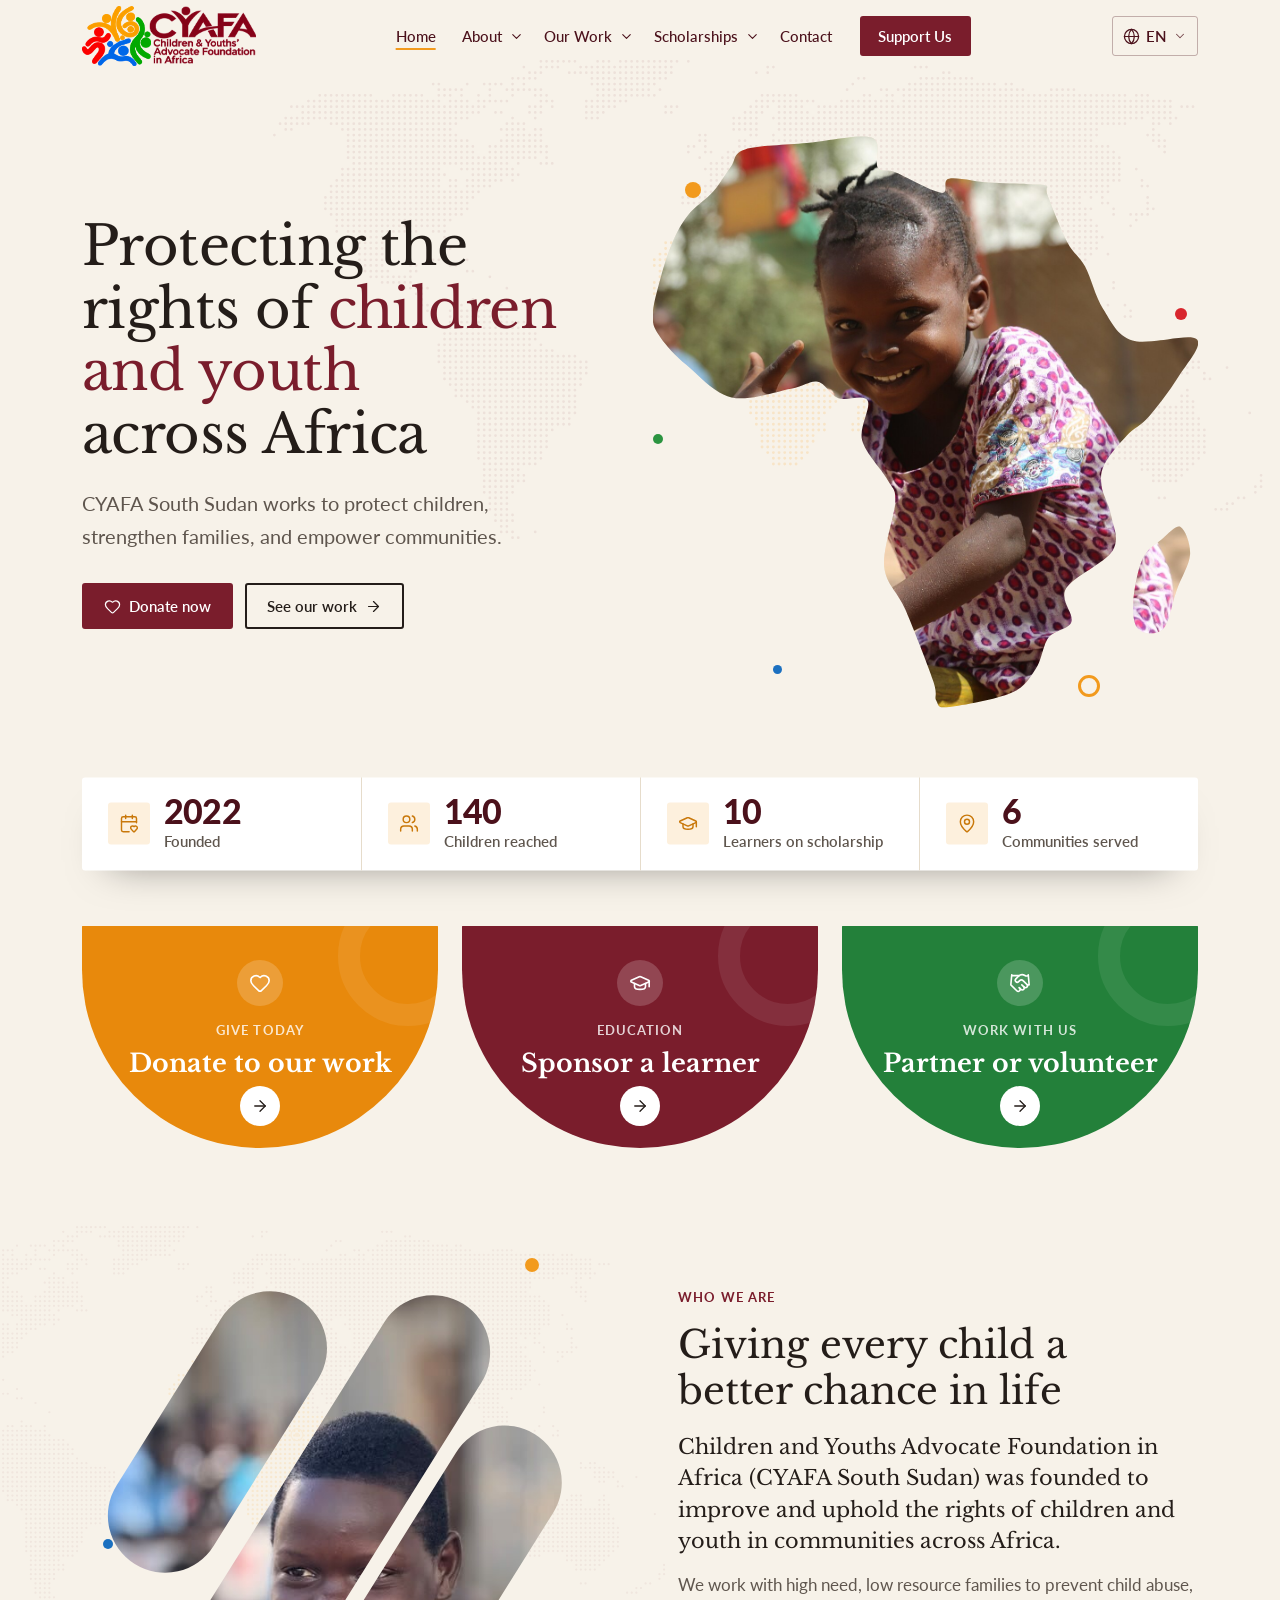
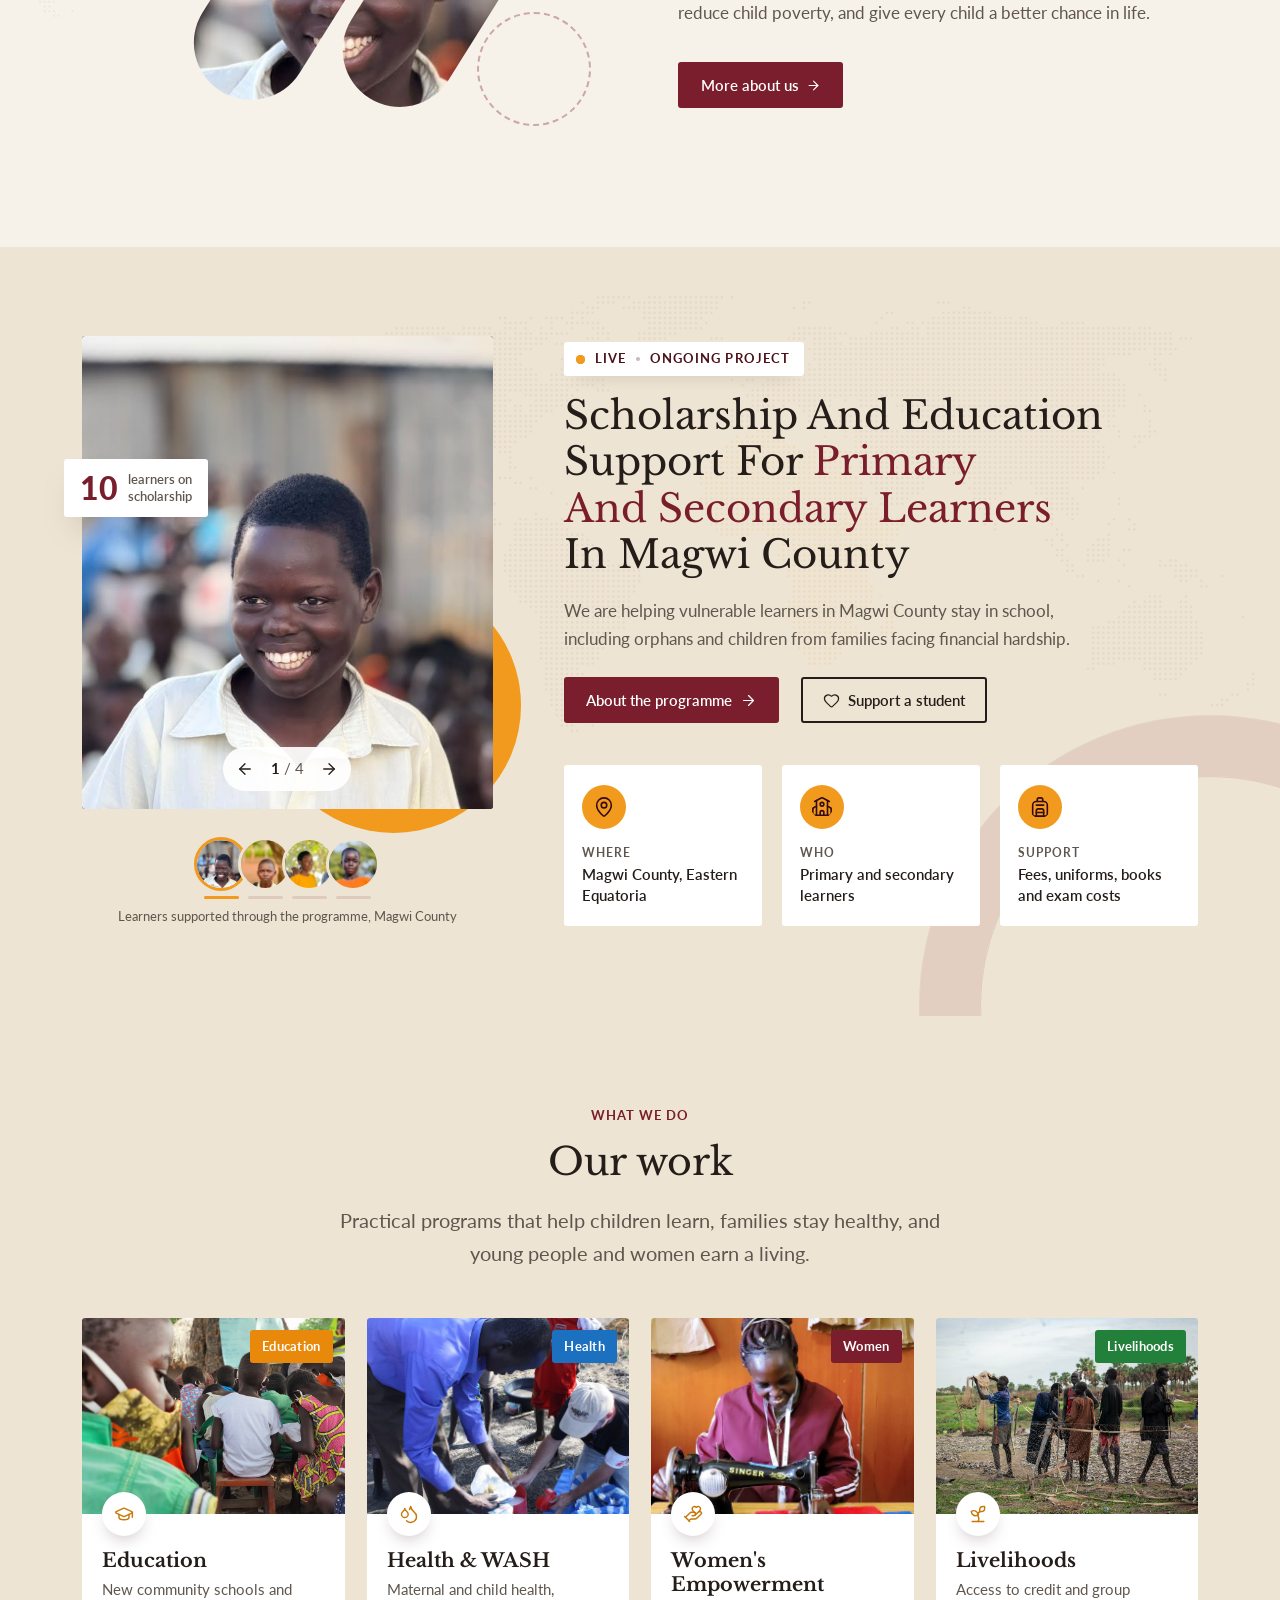
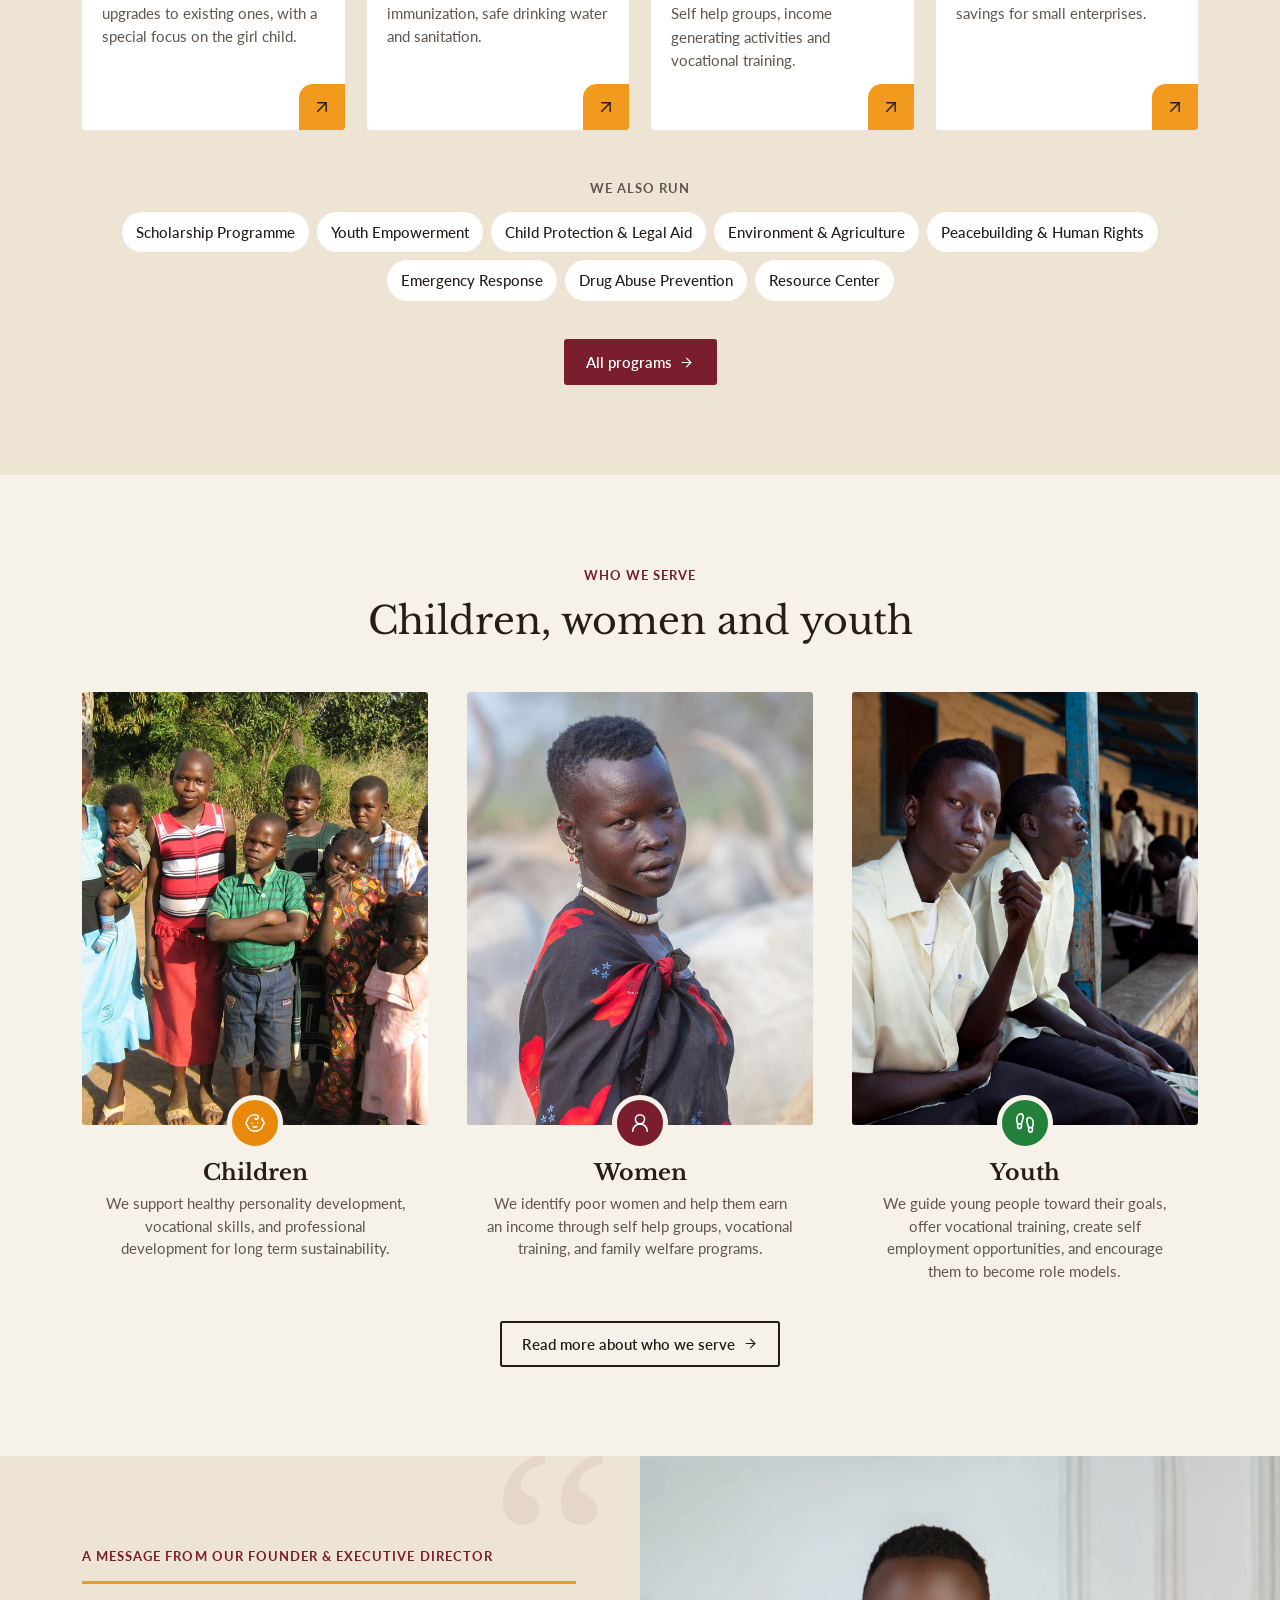
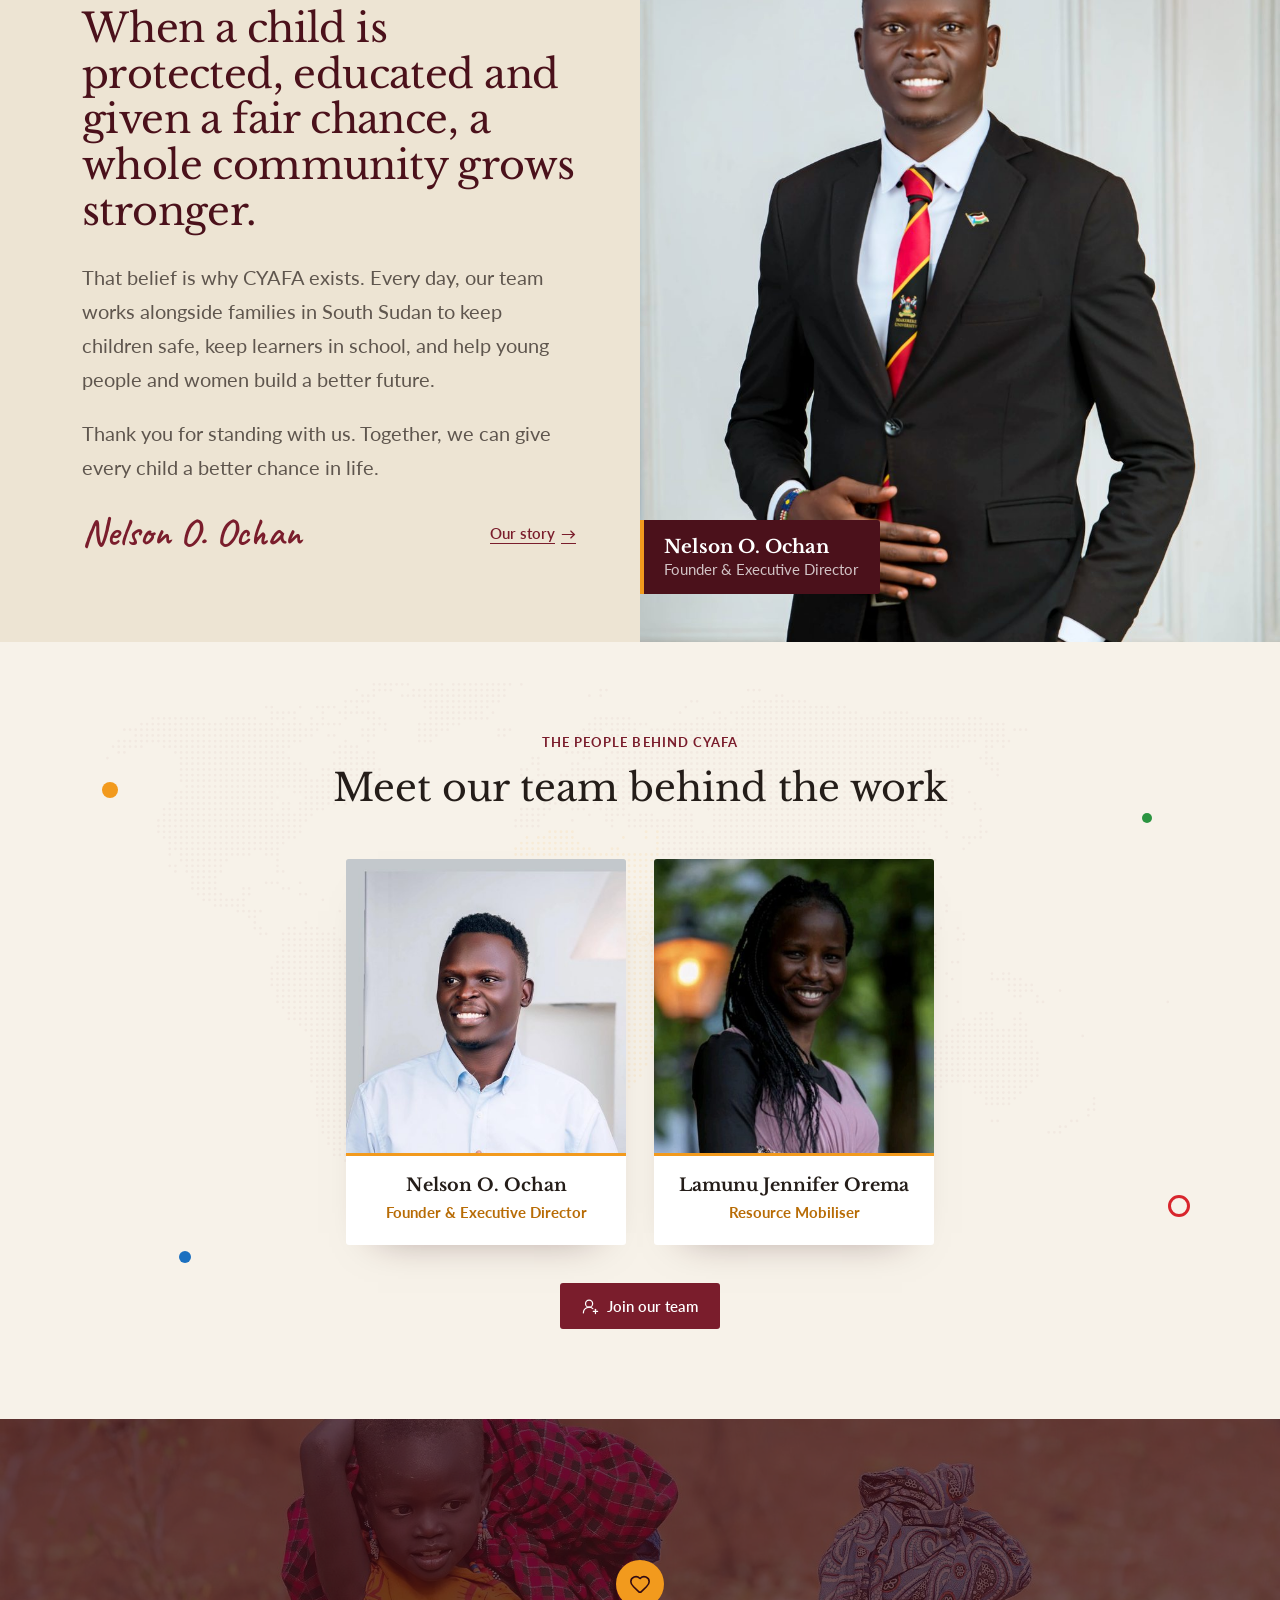
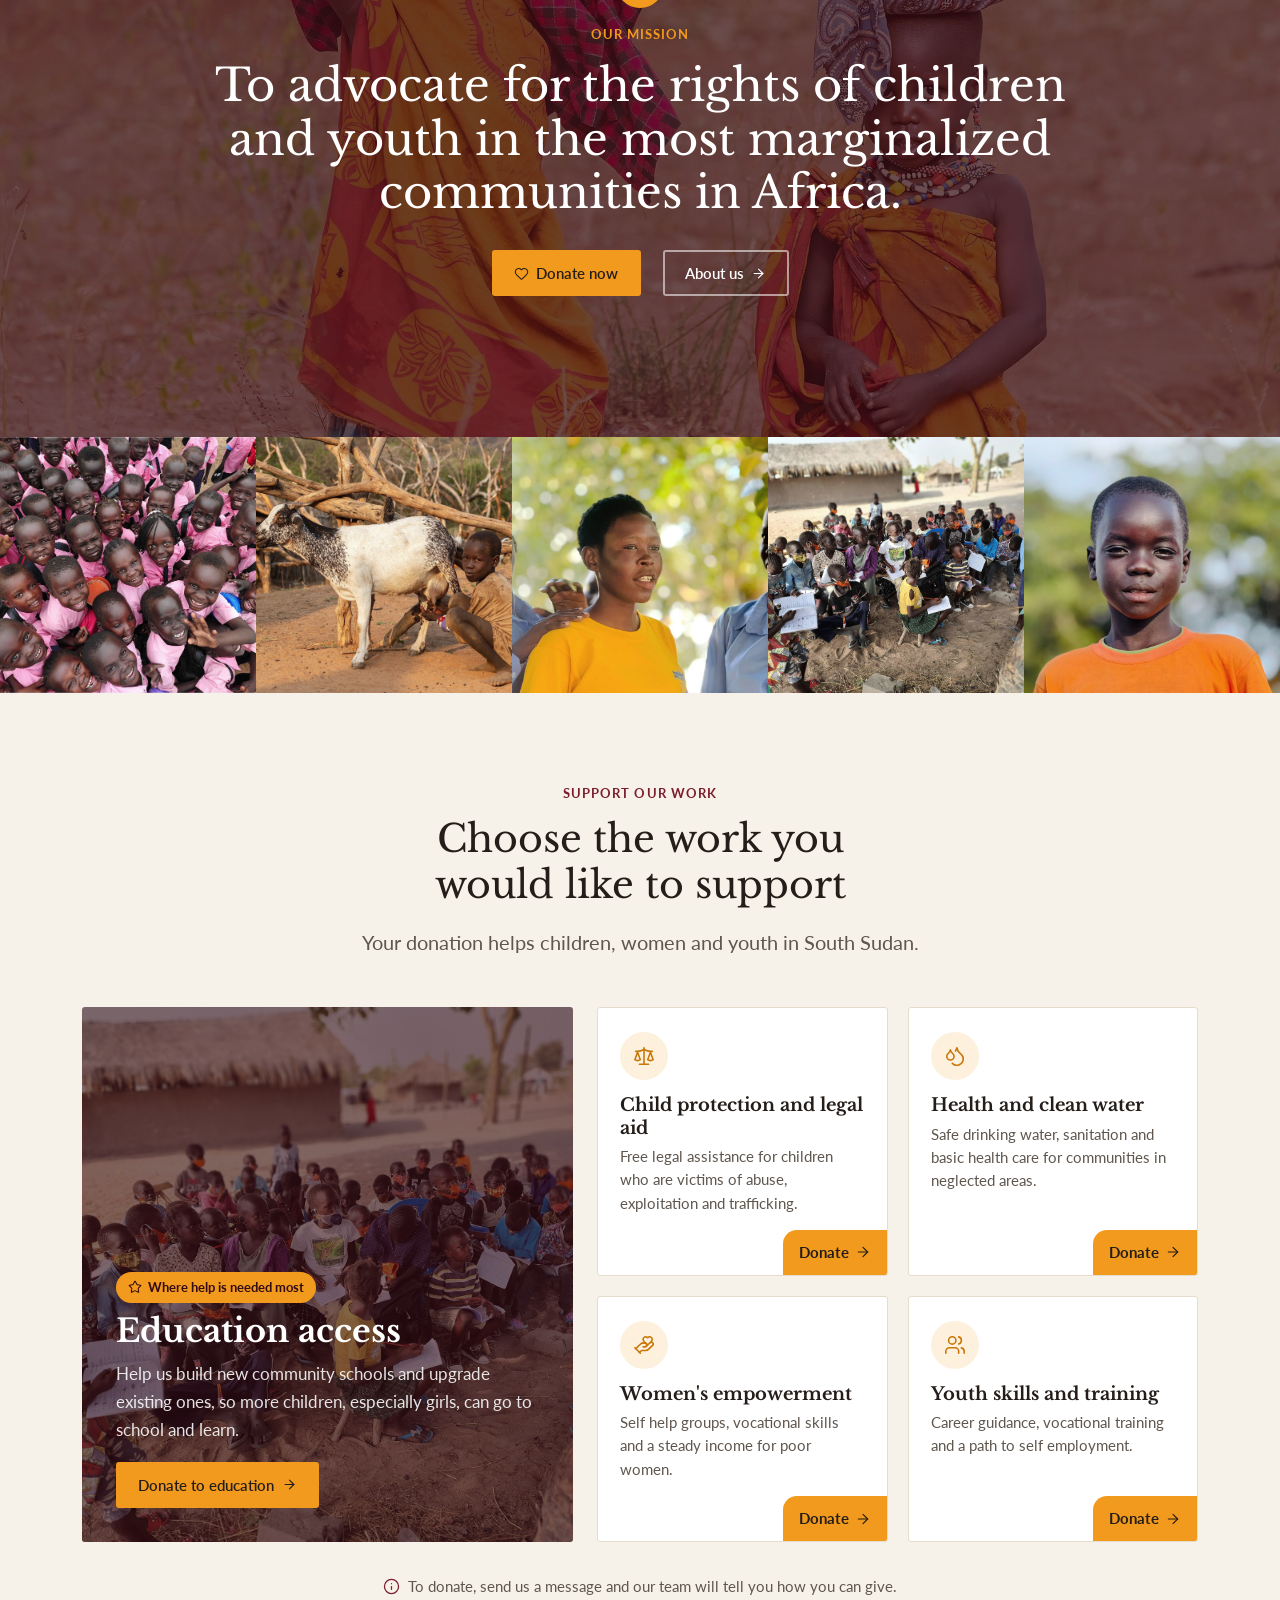
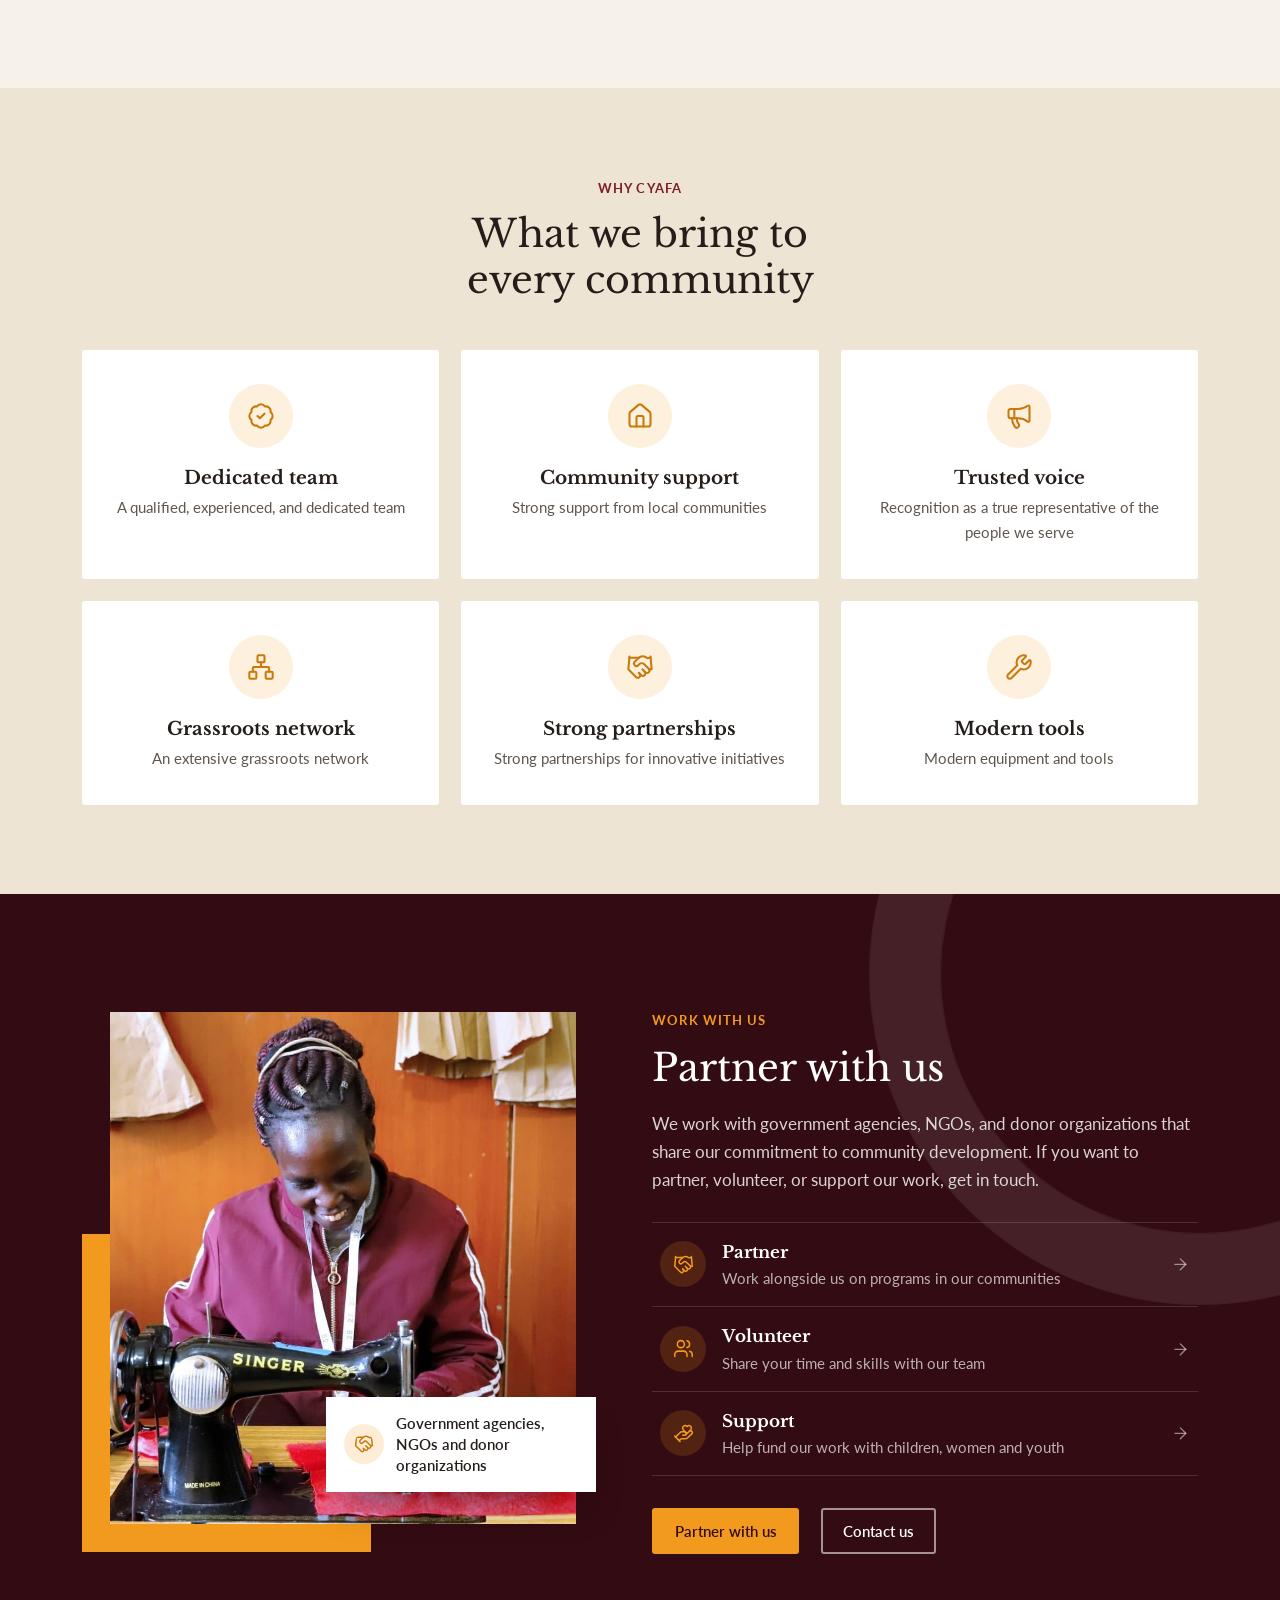
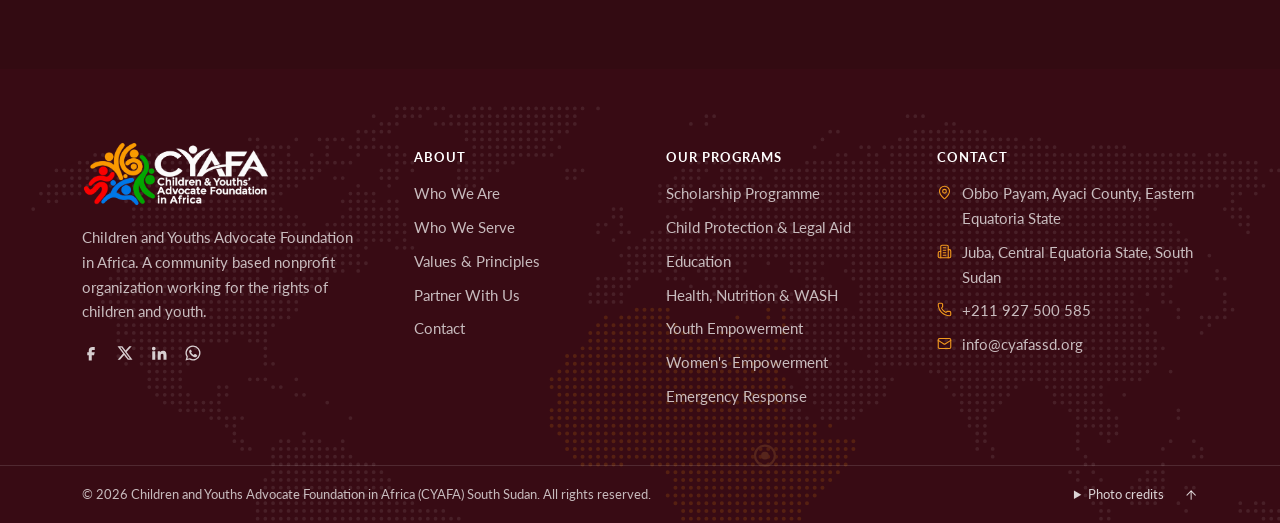
==== commit d9f4d59f: "Hide the partners section and remove the placeholder team cards Co-Authored-By: Claude Opus 5.5 <nor" ====
--- a/index.html
+++ b/index.html
@@ -399,7 +399,6 @@
           <p class="kicker">The people behind CYAFA</p>
           <h2>Meet our team behind the work</h2>
         </div>
-        <!-- TODO: replace the placeholder cards with real team members (photo in images/team/, name and role) -->
         <ul class="tc-row">
           <li class="tcard-m">
             <div class="tc-photo"><img src="images/team/nelson-profile-480.jpg" alt="Nelson O. Ochan" loading="lazy" width="480" height="480">
@@ -422,18 +421,6 @@
             </div>
             <div class="tc-body"><h3 translate="no">Lamunu Jennifer Orema</h3><p>Resource Mobiliser</p></div>
           </li>
-          <li class="tcard-m is-placeholder">
-            <div class="tc-photo"><span class="tc-empty"><i data-lucide="user-round"></i></span>
-              <div class="tc-social" aria-hidden="true"><span><svg viewBox="0 0 24 24" aria-hidden="true"><path d="M14 8h3V4h-3a5 5 0 0 0-5 5v2H7v4h2v7h4v-7h3l1-4h-4V9a1 1 0 0 1 1-1z"/></svg></span><span><svg viewBox="0 0 24 24" aria-hidden="true"><path d="M17.8 3h3.1l-6.8 7.8L22 21h-6.2l-4.9-6.4L5.3 21H2.2l7.3-8.3L2 3h6.4l4.4 5.8L17.8 3zm-1.1 16.2h1.7L7.4 4.7H5.6l11.1 14.5z"/></svg></span><span><svg viewBox="0 0 24 24" aria-hidden="true"><path d="M4.98 3.5a2.5 2.5 0 1 1 0 5 2.5 2.5 0 0 1 0-5zM3 9.5h4V21H3V9.5zm6.5 0h3.8v1.6h.1c.5-1 1.8-2 3.8-2 4 0 4.8 2.6 4.8 6V21h-4v-5.1c0-1.2 0-2.8-1.7-2.8s-2 1.3-2 2.7V21h-4V9.5z"/></svg></span></div>
-            </div>
-            <div class="tc-body"><h3>Team member</h3><p>Name and role to be added</p></div>
-          </li>
-          <li class="tcard-m is-placeholder">
-            <div class="tc-photo"><span class="tc-empty"><i data-lucide="user-round"></i></span>
-              <div class="tc-social" aria-hidden="true"><span><svg viewBox="0 0 24 24" aria-hidden="true"><path d="M14 8h3V4h-3a5 5 0 0 0-5 5v2H7v4h2v7h4v-7h3l1-4h-4V9a1 1 0 0 1 1-1z"/></svg></span><span><svg viewBox="0 0 24 24" aria-hidden="true"><path d="M17.8 3h3.1l-6.8 7.8L22 21h-6.2l-4.9-6.4L5.3 21H2.2l7.3-8.3L2 3h6.4l4.4 5.8L17.8 3zm-1.1 16.2h1.7L7.4 4.7H5.6l11.1 14.5z"/></svg></span><span><svg viewBox="0 0 24 24" aria-hidden="true"><path d="M4.98 3.5a2.5 2.5 0 1 1 0 5 2.5 2.5 0 0 1 0-5zM3 9.5h4V21H3V9.5zm6.5 0h3.8v1.6h.1c.5-1 1.8-2 3.8-2 4 0 4.8 2.6 4.8 6V21h-4v-5.1c0-1.2 0-2.8-1.7-2.8s-2 1.3-2 2.7V21h-4V9.5z"/></svg></span></div>
-            </div>
-            <div class="tc-body"><h3>Team member</h3><p>Name and role to be added</p></div>
-          </li>
         </ul>
         <div class="center-btn"><a href="contact/?topic=Volunteering#message" class="btn btn-primary"><i data-lucide="user-round-plus"></i> Join our team</a></div>
       </div>
@@ -549,7 +536,7 @@
       </div>
     </section>
 
-    <section class="section partners" id="partners">
+    <section class="section partners" id="partners" hidden>
       <div class="container">
         <div class="head-row">
           <div class="section-head">
--- a/styles.css
+++ b/styles.css
@@ -1541,7 +1541,7 @@
 
 
 /* ---------- Meet our team: rectangular photo cards with social icons ---------- */
-.tc-row { display: grid; grid-template-columns: repeat(4, minmax(0, 1fr)); gap: clamp(16px, 2.4vw, 28px); list-style: none; margin: 0; padding: 0; }
+.tc-row { display: grid; grid-template-columns: repeat(auto-fit, minmax(0, 280px)); justify-content: center; gap: clamp(16px, 2.4vw, 28px); list-style: none; margin: 0; padding: 0; }
 .tcard-m { background: var(--white); border-radius: var(--radius); overflow: hidden; box-shadow: 0 20px 40px -32px rgba(51,11,18,.5); transition: transform .4s var(--ease-out), box-shadow .4s var(--ease-out); }
 .tcard-m:hover { transform: translateY(-6px); box-shadow: 0 30px 50px -30px rgba(51,11,18,.55); }
 .tc-photo { position: relative; aspect-ratio: 1 / 1.05; overflow: hidden; background: var(--sand); }
